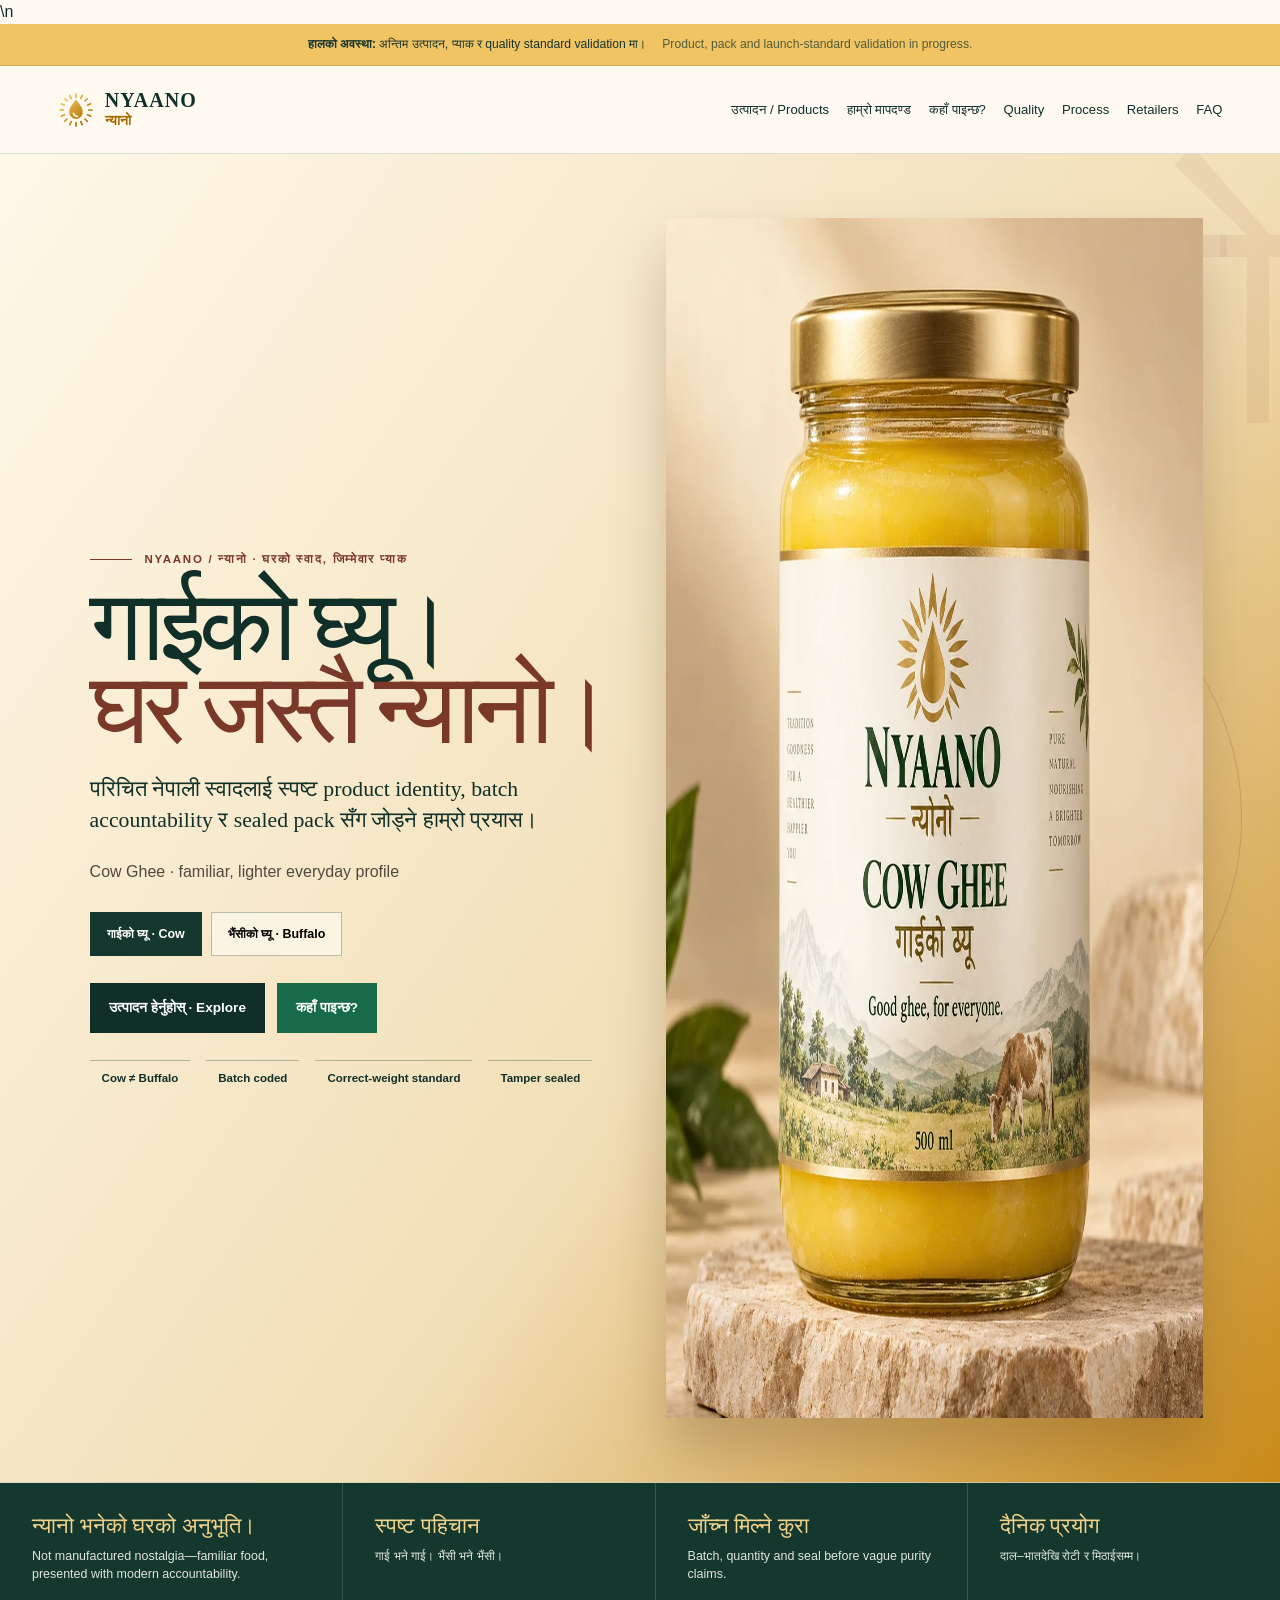
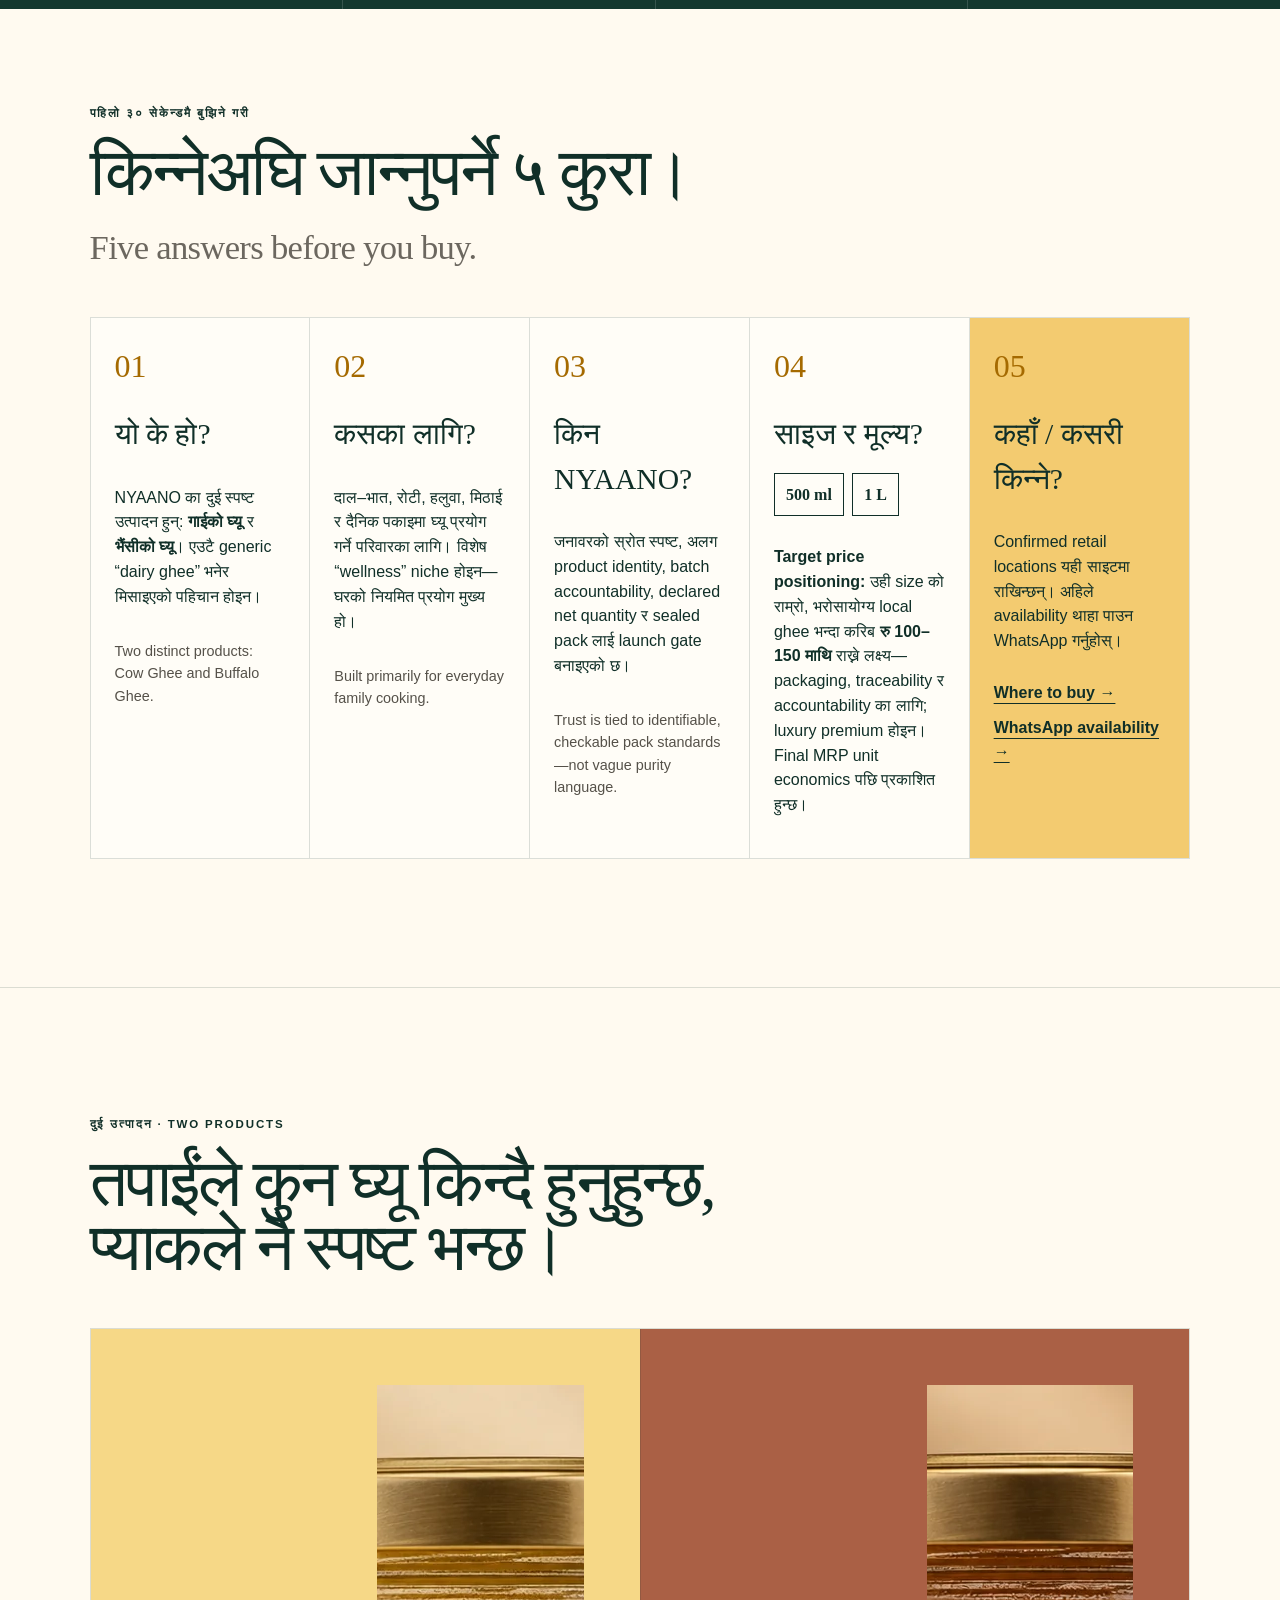
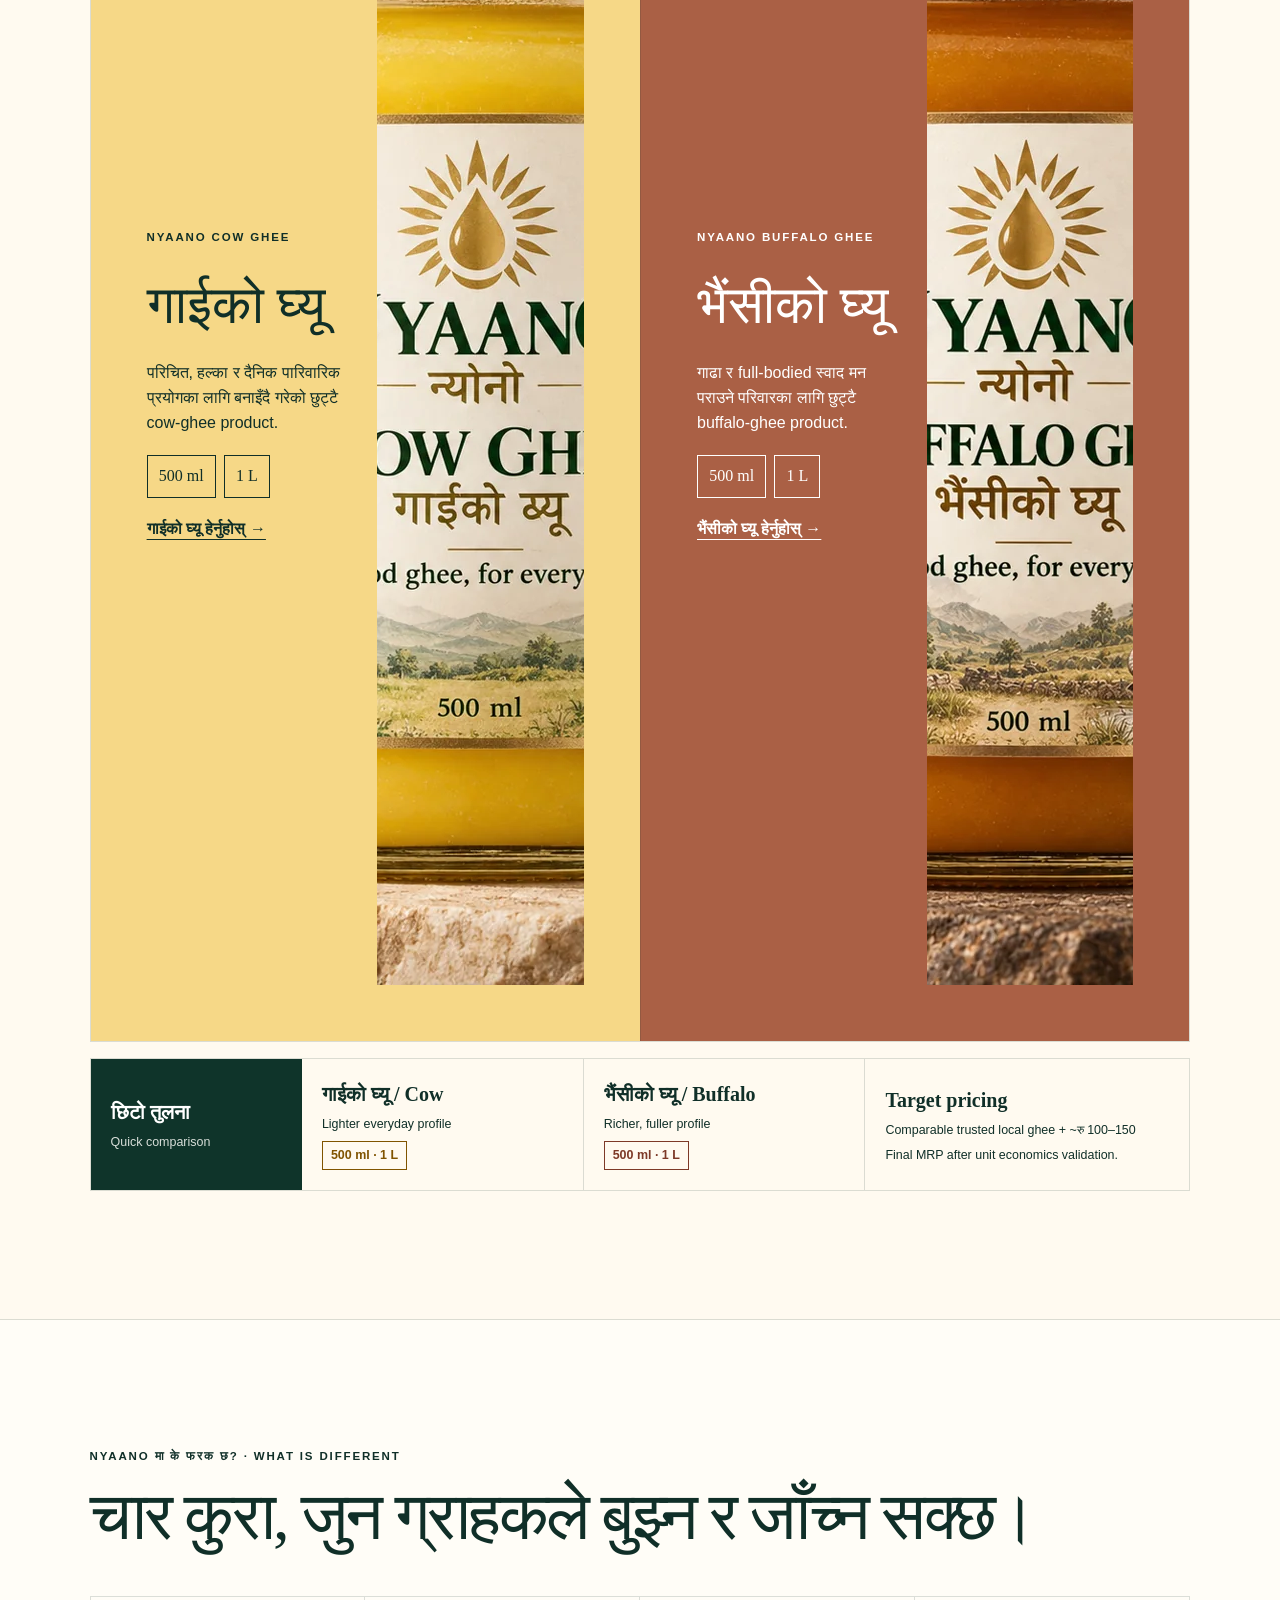
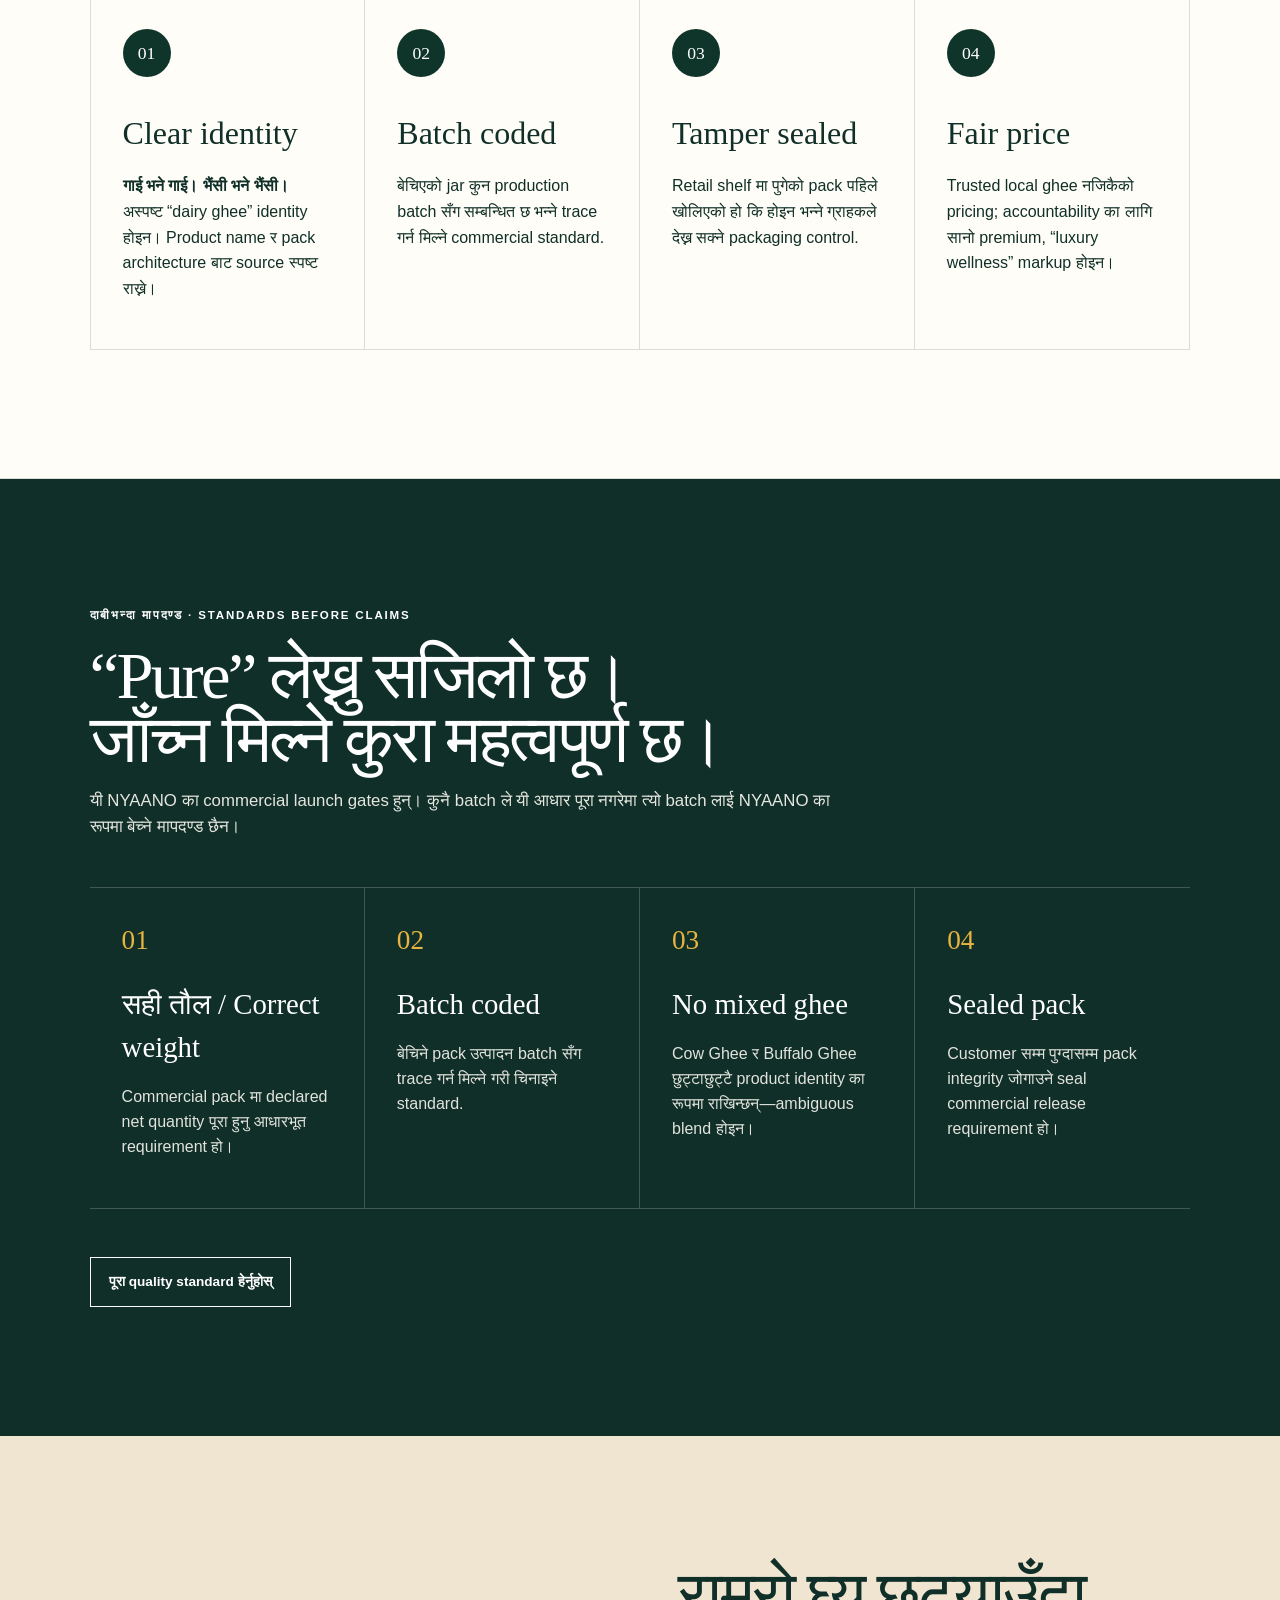
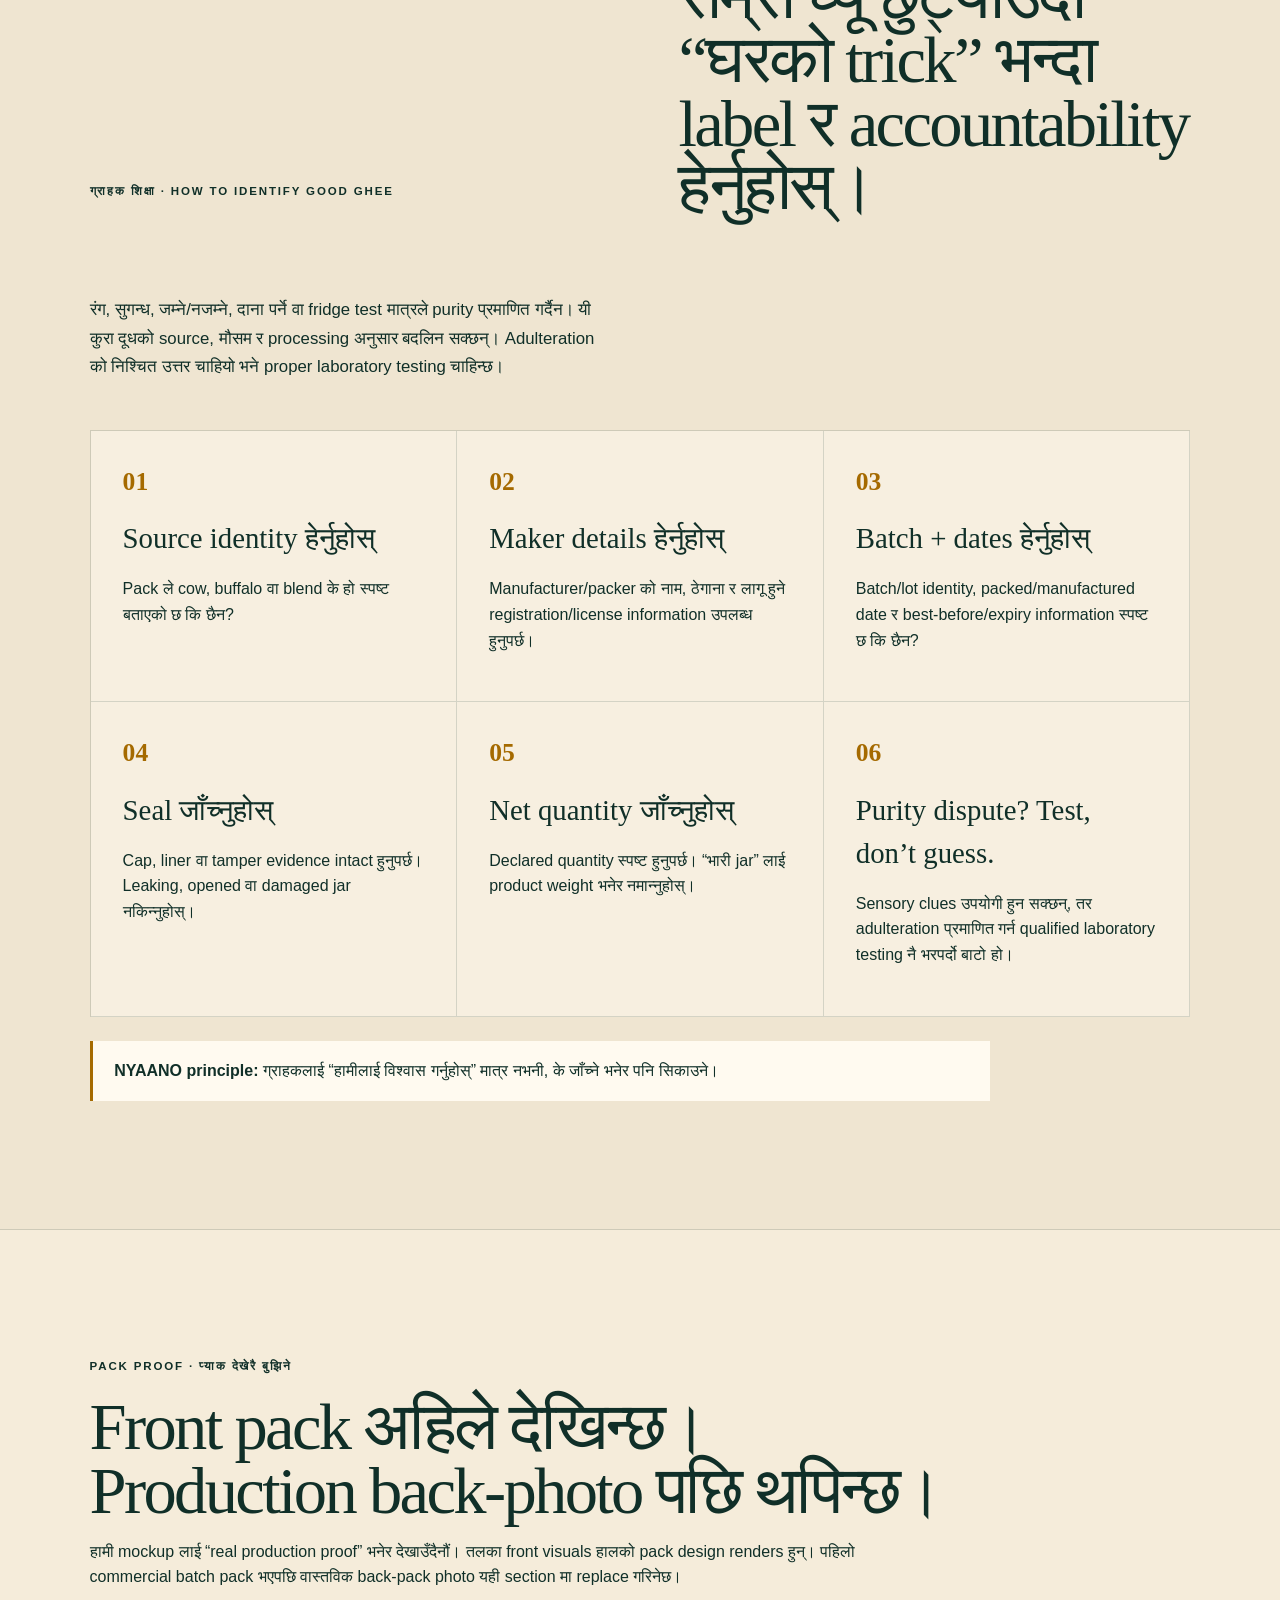
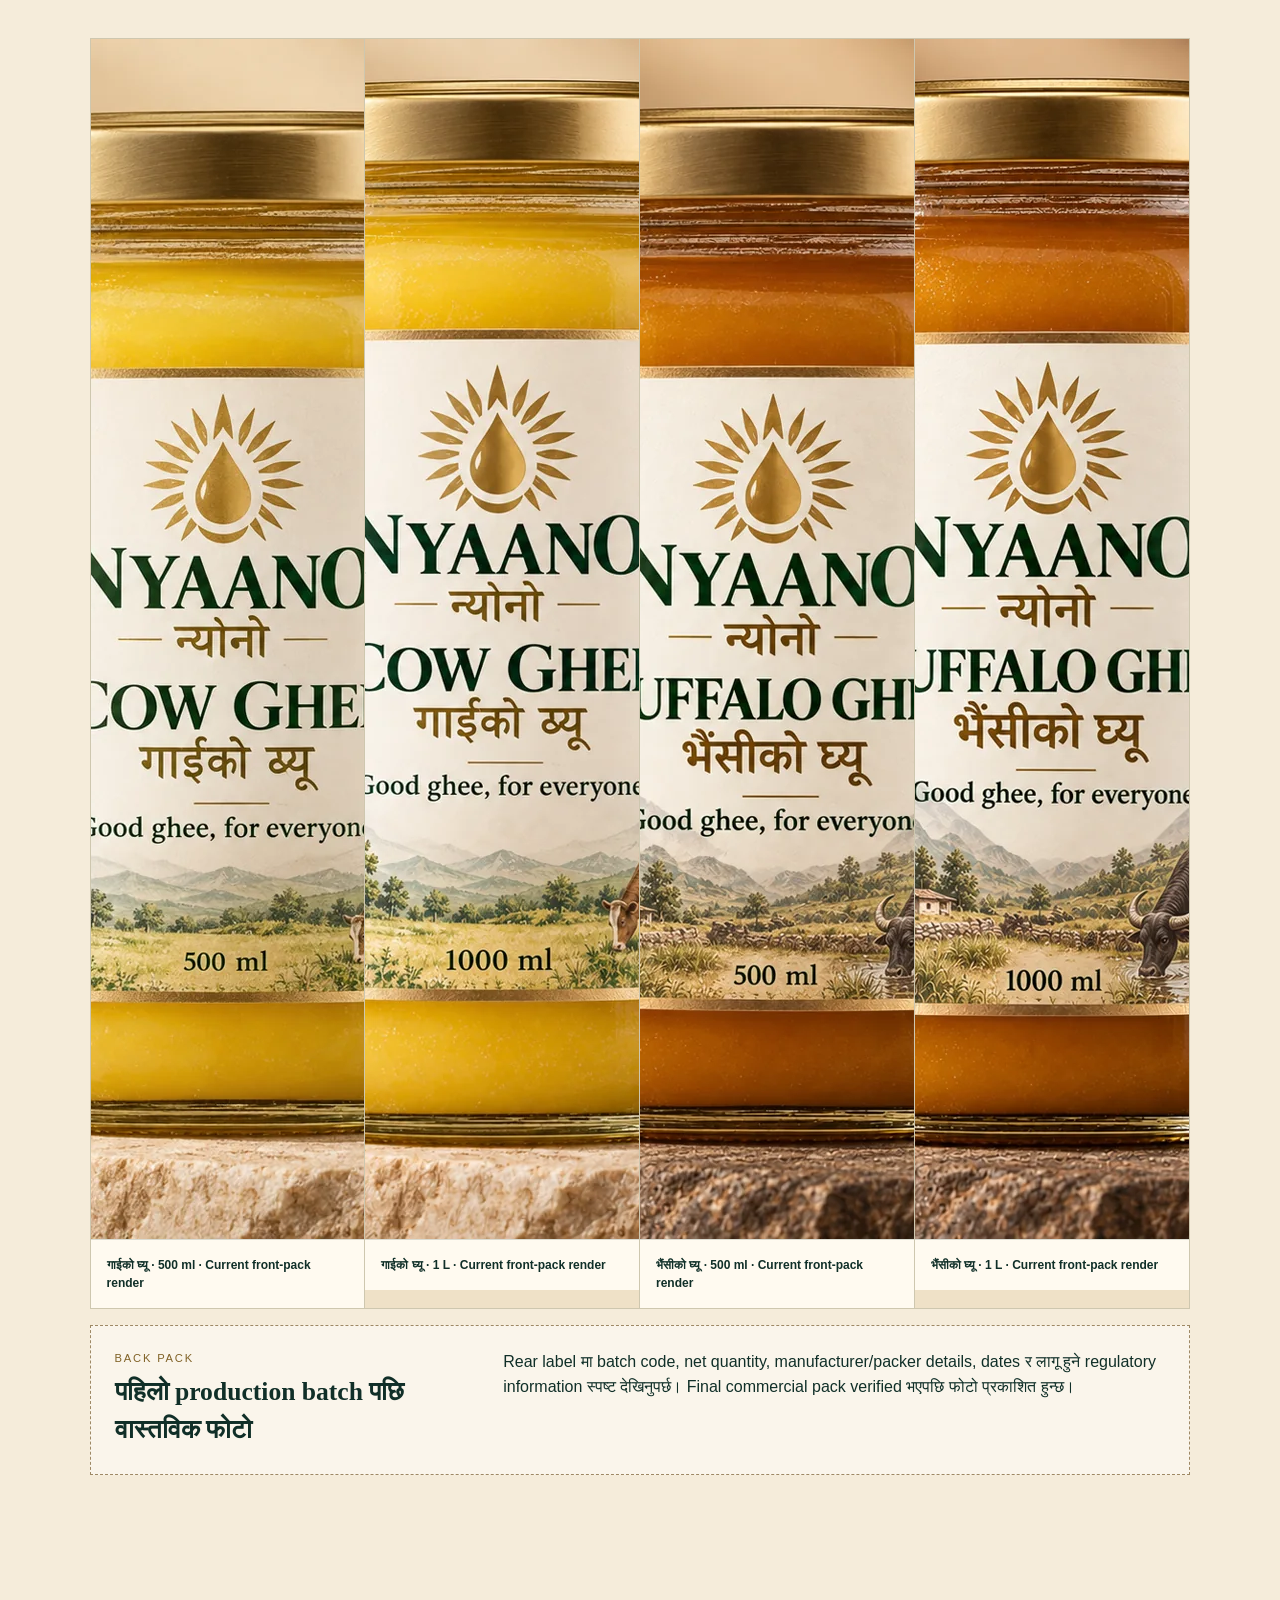
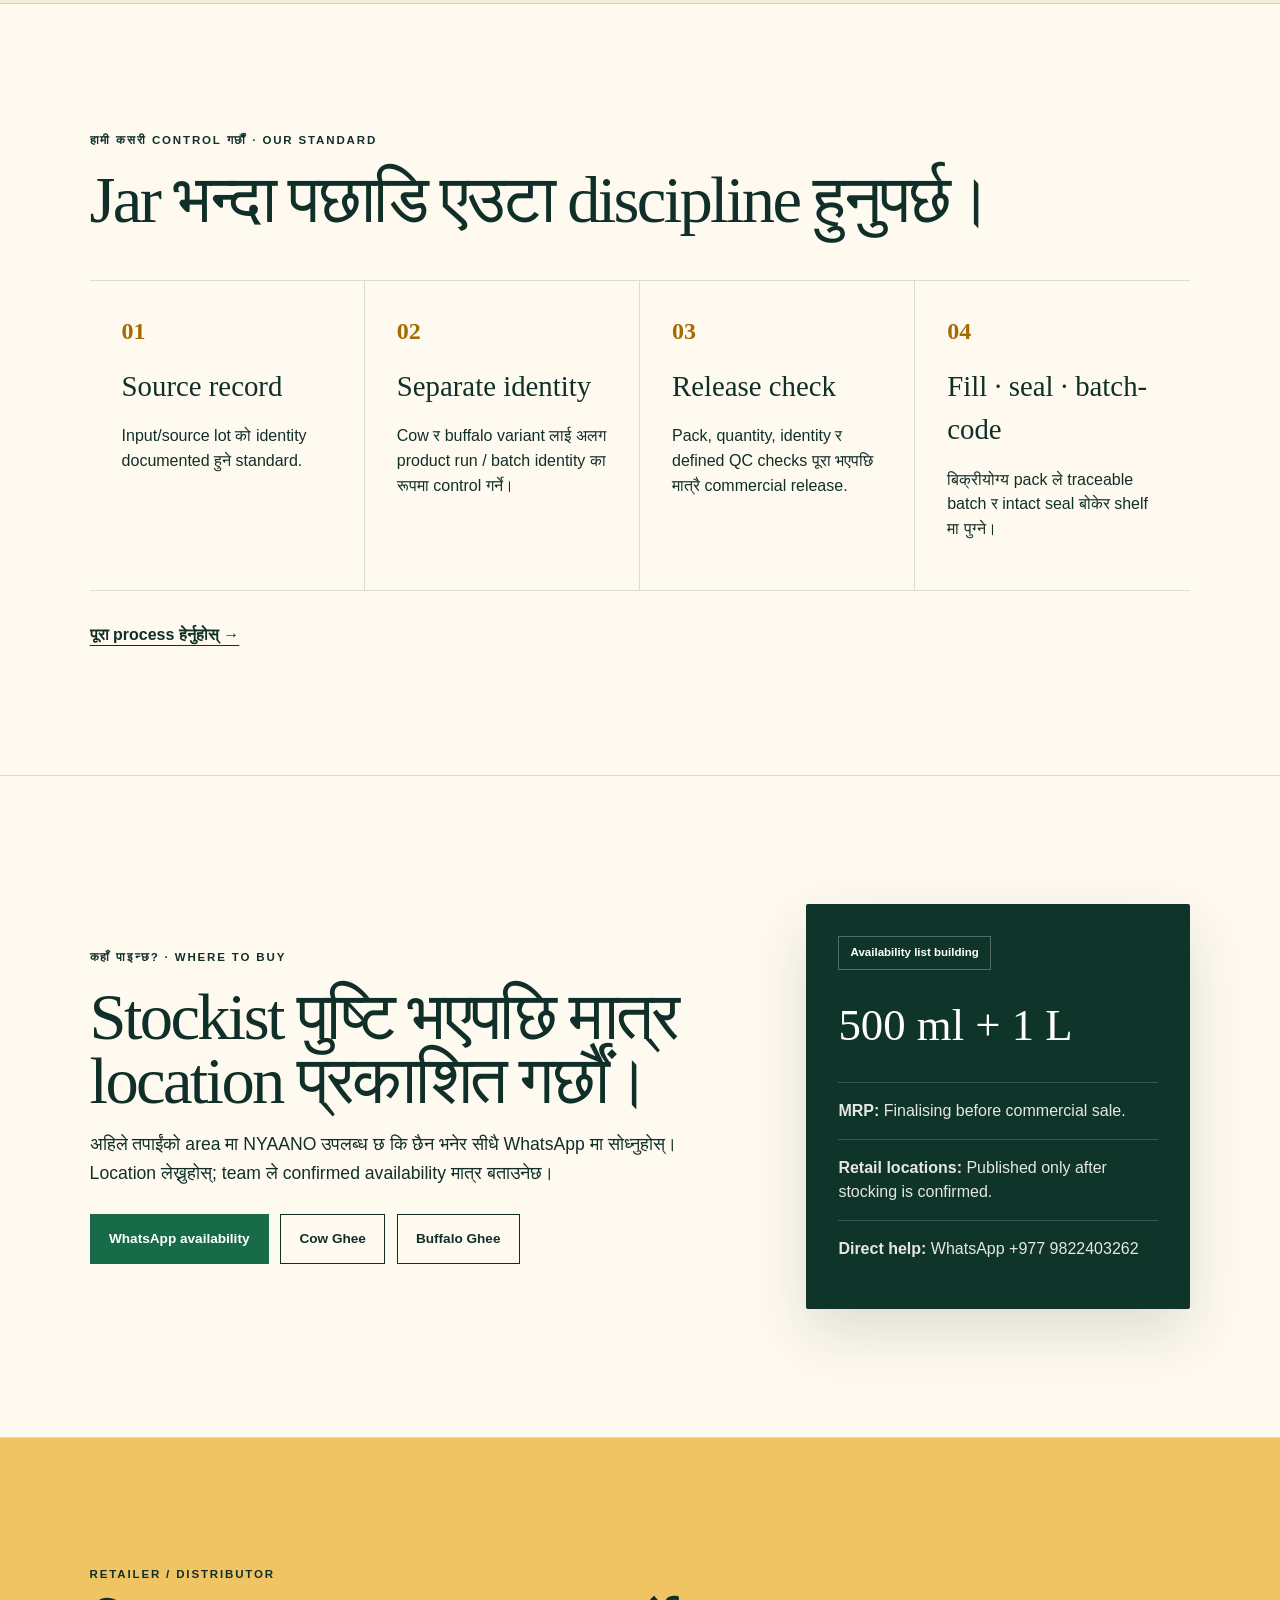
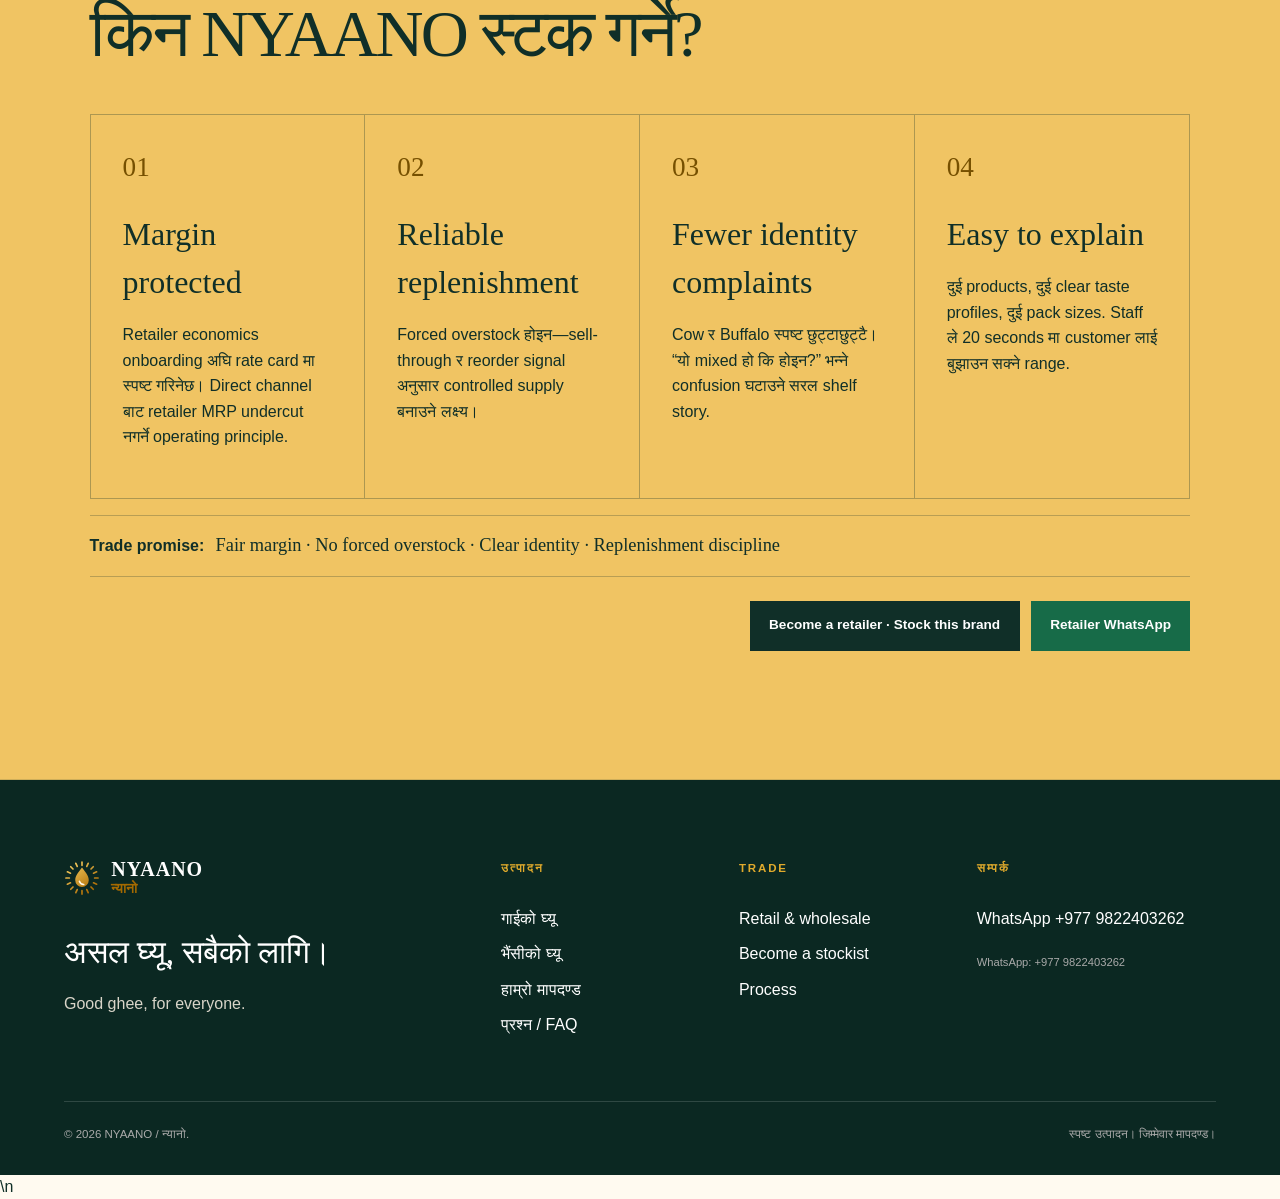
==== index.html @ 34f9c210 "Redesign NYAANO homepage as warm traditional premium brand" ====
<!doctype html>
<html lang="ne-NP">
<head>
<meta charset="utf-8">
<meta name="viewport" content="width=device-width,initial-scale=1">
<title>NYAANO न्यानो | गाईको घ्यू र भैंसीको घ्यू | Nepal</title>
<meta name="description" content="NYAANO / न्यानो — छुट्टाछुट्टै गाईको घ्यू र भैंसीको घ्यू। 500 ml र 1 L प्याक, स्पष्ट पहिचान, batch accountability, fair-price philosophy र WhatsApp availability support.">
<meta name="robots" content="index,follow,max-image-preview:large,max-snippet:-1,max-video-preview:-1">
<meta name="theme-color" content="#0f342a">
<link rel="canonical" href="https://nyaano.vercel.app/">
<link rel="icon" href="assets/favicon.svg" type="image/svg+xml">
<link rel="stylesheet" href="assets/site.css">\n<link rel="stylesheet" href="assets/premium-home.css">
<meta property="og:type" content="website"><meta property="og:site_name" content="NYAANO">
<meta property="og:title" content="NYAANO न्यानो | गाईको घ्यू र भैंसीको घ्यू"><meta property="og:description" content="छुट्टाछुट्टै गाईको घ्यू र भैंसीको घ्यू। स्पष्ट पहिचान, 500 ml र 1 L प्याक र जिम्मेवार quality standard.">
<meta property="og:image" content="https://nyaano.vercel.app/assets/home-hero-nyaano-ghee-v2.webp">
<meta property="og:locale" content="ne_NP"><meta property="og:locale:alternate" content="en_NP">
<meta name="twitter:card" content="summary_large_image">
<script type="application/ld+json">{"@context":"https://schema.org","@type":"Organization","name":"NYAANO","alternateName":"न्यानो","description":"A Nepali dairy brand developing separate cow ghee and buffalo ghee with clear product identity and accountable pack standards.","areaServed":{"@type":"Country","name":"Nepal"},"brand":{"@type":"Brand","name":"NYAANO"}}</script>
<script type="application/ld+json">{"@context":"https://schema.org","@type":"WebSite","name":"NYAANO","url":"https://nyaano.vercel.app/","inLanguage":["ne-NP","en-NP"]}</script>
</head>
<body class="has-mobile-action-bar">
<a class="skip-link" href="#main">मुख्य सामग्रीमा जानुहोस्</a>

<div class="launch-status">
  <span><strong>हालको अवस्था:</strong> अन्तिम उत्पादन, प्याक र quality standard validation मा।</span>
  <span lang="en-NP">Product, pack and launch-standard validation in progress.</span>
</div>

<header class="site-header" data-header>
  <a class="brand" href="index.html" aria-label="NYAANO home">
    <span class="brand-mark" aria-hidden="true"><img src="assets/brand-mark.svg" alt=""></span>
    <span class="brand-type"><strong>NYAANO</strong><em>न्यानो</em></span>
  </a>
  <button class="menu-toggle" type="button" aria-label="Open menu" aria-expanded="false" data-menu-toggle><span></span><span></span></button>
  <nav class="nav" data-nav aria-label="Main navigation">
    <a href="#products">उत्पादन / Products</a>
    <a href="#standard">हाम्रो मापदण्ड</a>
    <a href="#where-to-buy">कहाँ पाइन्छ?</a>
    <a href="quality.html">Quality</a>
    <a href="process.html">Process</a>
    <a href="b2b.html">Retailers</a>
    <a href="faq.html">FAQ</a>
  </nav>
</header>

<main id="main">
<section class="premium-hero" data-premium-hero>
  <div class="premium-copy reveal">
    <p class="premium-kicker">NYAANO / न्यानो · घरको स्वाद, जिम्मेवार प्याक</p>
    <h1><span data-premium-title>गाईको घ्यू।</span><em>घर जस्तै न्यानो।</em></h1>
    <p class="premium-lead">परिचित नेपाली स्वादलाई स्पष्ट product identity, batch accountability र sealed pack सँग जोड्ने हाम्रो प्रयास।</p>
    <p class="premium-sub" data-premium-en lang="en-NP">Cow Ghee · familiar, lighter everyday profile</p>
    <div class="variant-switch" aria-label="Choose ghee">
      <button type="button" data-variant="cow" aria-pressed="true">गाईको घ्यू · Cow</button>
      <button type="button" data-variant="buffalo" aria-pressed="false">भैंसीको घ्यू · Buffalo</button>
    </div>
    <div class="hero-actions">
      <a class="btn btn-dark" href="#products">उत्पादन हेर्नुहोस् · Explore</a>
      <a class="btn btn-whatsapp" data-wa-message="Namaste NYAANO, I want to know where I can buy NYAANO ghee. My location is: " href="https://wa.me/9779822403262" target="_blank" rel="noopener">कहाँ पाइन्छ?</a>
    </div>
    <div class="premium-trust"><span>Cow ≠ Buffalo</span><span>Batch coded</span><span>Correct-weight standard</span><span>Tamper sealed</span></div>
  </div>
  <div class="premium-visual reveal">
    <div class="premium-orbit" aria-hidden="true"></div>
    <img class="premium-product" data-premium-product src="assets/cow-ghee-500.webp" width="1200" height="1200" alt="NYAANO Cow Ghee 500 ml" fetchpriority="high">
  </div>
</section>
<section class="heritage-strip" aria-label="NYAANO brand principles">
  <div><strong>न्यानो भनेको घरको अनुभूति।</strong><span>Not manufactured nostalgia—familiar food, presented with modern accountability.</span></div>
  <div><strong>स्पष्ट पहिचान</strong><span>गाई भने गाई। भैंसी भने भैंसी।</span></div>
  <div><strong>जाँच्न मिल्ने कुरा</strong><span>Batch, quantity and seal before vague purity claims.</span></div>
  <div><strong>दैनिक प्रयोग</strong><span>दाल–भातदेखि रोटी र मिठाईसम्म।</span></div>
</section>

<section class="answer-section section" aria-labelledby="five-answers">
  <div class="section-kicker reveal">
    <p class="eyebrow">पहिलो ३० सेकेन्डमै बुझिने गरी</p>
    <h2 id="five-answers">किन्नेअघि जान्नुपर्ने ५ कुरा।<br><span lang="en-NP">Five answers before you buy.</span></h2>
  </div>
  <div class="answer-grid">
    <article class="answer-card reveal"><span>01</span><h3>यो के हो?</h3><p class="ne-primary">NYAANO का दुई स्पष्ट उत्पादन हुन्: <strong>गाईको घ्यू</strong> र <strong>भैंसीको घ्यू</strong>। एउटै generic “dairy ghee” भनेर मिसाइएको पहिचान होइन।</p><p lang="en-NP">Two distinct products: Cow Ghee and Buffalo Ghee.</p></article>
    <article class="answer-card reveal"><span>02</span><h3>कसका लागि?</h3><p class="ne-primary">दाल–भात, रोटी, हलुवा, मिठाई र दैनिक पकाइमा घ्यू प्रयोग गर्ने परिवारका लागि। विशेष “wellness” niche होइन—घरको नियमित प्रयोग मुख्य हो।</p><p lang="en-NP">Built primarily for everyday family cooking.</p></article>
    <article class="answer-card reveal"><span>03</span><h3>किन NYAANO?</h3><p class="ne-primary">जनावरको स्रोत स्पष्ट, अलग product identity, batch accountability, declared net quantity र sealed pack लाई launch gate बनाइएको छ।</p><p lang="en-NP">Trust is tied to identifiable, checkable pack standards—not vague purity language.</p></article>
    <article class="answer-card reveal"><span>04</span><h3>साइज र मूल्य?</h3><div class="size-row"><b>500 ml</b><b>1 L</b></div><p class="ne-primary"><strong>Target price positioning:</strong> उही size को राम्रो, भरोसायोग्य local ghee भन्दा करिब <strong>रु 100–150 माथि</strong> राख्ने लक्ष्य—packaging, traceability र accountability का लागि; luxury premium होइन। Final MRP unit economics पछि प्रकाशित हुन्छ।</p></article>
    <article class="answer-card answer-buy reveal"><span>05</span><h3>कहाँ / कसरी किन्ने?</h3><p class="ne-primary">Confirmed retail locations यही साइटमा राखिन्छन्। अहिले availability थाहा पाउन WhatsApp गर्नुहोस्।</p><a class="text-link" href="#where-to-buy">Where to buy →</a><a class="text-link" data-wa-message="Namaste NYAANO, please tell me the nearest place where I can buy NYAANO ghee. My location is: " href="https://wa.me/9779822403262" target="_blank" rel="noopener">WhatsApp availability →</a></article>
  </div>
</section>

<section class="products-section section" id="products">
  <div class="section-kicker reveal">
    <p class="eyebrow">दुई उत्पादन · Two products</p>
    <h2>तपाईंले कुन घ्यू किन्दै हुनुहुन्छ,<br>प्याकले नै स्पष्ट भन्छ।</h2>
  </div>
  <div class="product-choice-grid">
    <article class="product-choice cow reveal">
      <div>
        <p class="eyebrow">NYAANO Cow Ghee</p>
        <h3>गाईको घ्यू</h3>
        <p>परिचित, हल्का र दैनिक पारिवारिक प्रयोगका लागि बनाइँदै गरेको छुट्टै cow-ghee product.</p>
        <div class="pack-sizes"><span>500 ml</span><span>1 L</span></div>
        <a href="cow-ghee.html">गाईको घ्यू हेर्नुहोस् →</a>
      </div>
      <img src="assets/cow-ghee-500.webp" width="1200" height="1200" alt="NYAANO Cow Ghee 500 ml front pack render" loading="lazy">
    </article>
    <article class="product-choice buffalo reveal">
      <div>
        <p class="eyebrow">NYAANO Buffalo Ghee</p>
        <h3>भैंसीको घ्यू</h3>
        <p>गाढा र full-bodied स्वाद मन पराउने परिवारका लागि छुट्टै buffalo-ghee product.</p>
        <div class="pack-sizes"><span>500 ml</span><span>1 L</span></div>
        <a href="buffalo-ghee.html">भैंसीको घ्यू हेर्नुहोस् →</a>
      </div>
      <img src="assets/buffalo-ghee-500.webp" width="1200" height="1200" alt="NYAANO Buffalo Ghee 500 ml front pack render" loading="lazy">
    </article>
  </div>
  <div class="product-compare reveal" aria-label="Cow ghee and buffalo ghee comparison">
    <div class="compare-label"><strong>छिटो तुलना</strong><span>Quick comparison</span></div>
    <div><strong>गाईको घ्यू / Cow</strong><span>Lighter everyday profile</span><span class="compare-chip cow-chip">500 ml · 1 L</span></div>
    <div><strong>भैंसीको घ्यू / Buffalo</strong><span>Richer, fuller profile</span><span class="compare-chip buffalo-chip">500 ml · 1 L</span></div>
    <div><strong>Target pricing</strong><span>Comparable trusted local ghee + ~रु 100–150</span><small>Final MRP after unit economics validation.</small></div>
  </div>
</section>

<section class="difference-section section" id="different">
  <div class="section-kicker reveal">
    <p class="eyebrow">NYAANO मा के फरक छ? · What is different</p>
    <h2>चार कुरा, जुन ग्राहकले बुझ्न र जाँच्न सक्छ।</h2>
  </div>
  <div class="difference-grid">
    <article class="difference-card reveal"><span class="difference-icon" aria-hidden="true">01</span><h3>Clear identity</h3><p><strong>गाई भने गाई। भैंसी भने भैंसी।</strong> अस्पष्ट “dairy ghee” identity होइन। Product name र pack architecture बाट source स्पष्ट राख्ने।</p></article>
    <article class="difference-card reveal"><span class="difference-icon" aria-hidden="true">02</span><h3>Batch coded</h3><p>बेचिएको jar कुन production batch सँग सम्बन्धित छ भन्ने trace गर्न मिल्ने commercial standard.</p></article>
    <article class="difference-card reveal"><span class="difference-icon" aria-hidden="true">03</span><h3>Tamper sealed</h3><p>Retail shelf मा पुगेको pack पहिले खोलिएको हो कि होइन भन्ने ग्राहकले देख्न सक्ने packaging control.</p></article>
    <article class="difference-card reveal"><span class="difference-icon" aria-hidden="true">04</span><h3>Fair price</h3><p>Trusted local ghee नजिकैको pricing; accountability का लागि सानो premium, “luxury wellness” markup होइन।</p></article>
  </div>
</section>

<section class="proof-section section dark" id="standard">
  <div class="section-kicker reveal">
    <p class="eyebrow">दाबीभन्दा मापदण्ड · Standards before claims</p>
    <h2>“Pure” लेख्नु सजिलो छ।<br>जाँच्न मिल्ने कुरा महत्वपूर्ण छ।</h2>
    <p class="proof-intro">यी NYAANO का commercial launch gates हुन्। कुनै batch ले यी आधार पूरा नगरेमा त्यो batch लाई NYAANO का रूपमा बेच्ने मापदण्ड छैन।</p>
  </div>
  <div class="trust-grid">
    <article class="reveal"><span>01</span><h3>सही तौल / Correct weight</h3><p>Commercial pack मा declared net quantity पूरा हुनु आधारभूत requirement हो।</p></article>
    <article class="reveal"><span>02</span><h3>Batch coded</h3><p>बेचिने pack उत्पादन batch सँग trace गर्न मिल्ने गरी चिनाइने standard.</p></article>
    <article class="reveal"><span>03</span><h3>No mixed ghee</h3><p>Cow Ghee र Buffalo Ghee छुट्टाछुट्टै product identity का रूपमा राखिन्छन्—ambiguous blend होइन।</p></article>
    <article class="reveal"><span>04</span><h3>Sealed pack</h3><p>Customer सम्म पुग्दासम्म pack integrity जोगाउने seal commercial release requirement हो।</p></article>
  </div>
  <a class="btn btn-light reveal" href="quality.html">पूरा quality standard हेर्नुहोस्</a>
</section>

<section class="ghee-guide section" id="good-ghee-guide">
  <div class="guide-intro reveal">
    <p class="eyebrow">ग्राहक शिक्षा · How to identify good ghee</p>
    <h2>राम्रो घ्यू छुट्याउँदा “घरको trick” भन्दा label र accountability हेर्नुहोस्।</h2>
    <p>रंग, सुगन्ध, जम्ने/नजम्ने, दाना पर्ने वा fridge test मात्रले purity प्रमाणित गर्दैन। यी कुरा दूधको source, मौसम र processing अनुसार बदलिन सक्छन्। Adulteration को निश्चित उत्तर चाहियो भने proper laboratory testing चाहिन्छ।</p>
  </div>
  <div class="ghee-checklist">
    <article class="reveal"><b>01</b><h3>Source identity हेर्नुहोस्</h3><p>Pack ले cow, buffalo वा blend के हो स्पष्ट बताएको छ कि छैन?</p></article>
    <article class="reveal"><b>02</b><h3>Maker details हेर्नुहोस्</h3><p>Manufacturer/packer को नाम, ठेगाना र लागू हुने registration/license information उपलब्ध हुनुपर्छ।</p></article>
    <article class="reveal"><b>03</b><h3>Batch + dates हेर्नुहोस्</h3><p>Batch/lot identity, packed/manufactured date र best-before/expiry information स्पष्ट छ कि छैन?</p></article>
    <article class="reveal"><b>04</b><h3>Seal जाँच्नुहोस्</h3><p>Cap, liner वा tamper evidence intact हुनुपर्छ। Leaking, opened वा damaged jar नकिन्नुहोस्।</p></article>
    <article class="reveal"><b>05</b><h3>Net quantity जाँच्नुहोस्</h3><p>Declared quantity स्पष्ट हुनुपर्छ। “भारी jar” लाई product weight भनेर नमान्नुहोस्।</p></article>
    <article class="reveal"><b>06</b><h3>Purity dispute? Test, don’t guess.</h3><p>Sensory clues उपयोगी हुन सक्छन्, तर adulteration प्रमाणित गर्न qualified laboratory testing नै भरपर्दो बाटो हो।</p></article>
  </div>
  <p class="guide-note reveal"><strong>NYAANO principle:</strong> ग्राहकलाई “हामीलाई विश्वास गर्नुहोस्” मात्र नभनी, के जाँच्ने भनेर पनि सिकाउने।</p>
</section>

<section class="pack-proof section">
  <div class="section-kicker reveal">
    <p class="eyebrow">Pack proof · प्याक देखेरै बुझिने</p>
    <h2>Front pack अहिले देखिन्छ।<br>Production back-photo पछि थपिन्छ।</h2>
    <p class="pack-proof-note">हामी mockup लाई “real production proof” भनेर देखाउँदैनौं। तलका front visuals हालको pack design renders हुन्। पहिलो commercial batch pack भएपछि वास्तविक back-pack photo यही section मा replace गरिनेछ।</p>
  </div>
  <div class="pack-grid">
    <figure class="reveal"><img src="assets/cow-ghee-500.webp" width="1200" height="1200" alt="NYAANO Cow Ghee 500 ml current front pack render" loading="lazy"><figcaption>गाईको घ्यू · 500 ml · Current front-pack render</figcaption></figure>
    <figure class="reveal"><img src="assets/cow-ghee-1000.webp" width="1200" height="1200" alt="NYAANO Cow Ghee 1 litre current front pack render" loading="lazy"><figcaption>गाईको घ्यू · 1 L · Current front-pack render</figcaption></figure>
    <figure class="reveal"><img src="assets/buffalo-ghee-500.webp" width="1200" height="1200" alt="NYAANO Buffalo Ghee 500 ml current front pack render" loading="lazy"><figcaption>भैंसीको घ्यू · 500 ml · Current front-pack render</figcaption></figure>
    <figure class="reveal"><img src="assets/buffalo-ghee-1000.webp" width="1200" height="1200" alt="NYAANO Buffalo Ghee 1 litre current front pack render" loading="lazy"><figcaption>भैंसीको घ्यू · 1 L · Current front-pack render</figcaption></figure>
  </div>
  <div class="back-pack-status reveal">
    <div><span>BACK PACK</span><strong>पहिलो production batch पछि वास्तविक फोटो</strong></div>
    <p>Rear label मा batch code, net quantity, manufacturer/packer details, dates र लागू हुने regulatory information स्पष्ट देखिनुपर्छ। Final commercial pack verified भएपछि फोटो प्रकाशित हुन्छ।</p>
  </div>
</section>

<section class="our-standard section">
  <div class="section-kicker reveal">
    <p class="eyebrow">हामी कसरी control गर्छौं · Our standard</p>
    <h2>Jar भन्दा पछाडि एउटा discipline हुनुपर्छ।</h2>
  </div>
  <div class="standard-steps">
    <article class="reveal"><b>01</b><h3>Source record</h3><p>Input/source lot को identity documented हुने standard.</p></article>
    <article class="reveal"><b>02</b><h3>Separate identity</h3><p>Cow र buffalo variant लाई अलग product run / batch identity का रूपमा control गर्ने।</p></article>
    <article class="reveal"><b>03</b><h3>Release check</h3><p>Pack, quantity, identity र defined QC checks पूरा भएपछि मात्रै commercial release.</p></article>
    <article class="reveal"><b>04</b><h3>Fill · seal · batch-code</h3><p>बिक्रीयोग्य pack ले traceable batch र intact seal बोकेर shelf मा पुग्ने।</p></article>
  </div>
  <a class="text-link reveal" href="process.html">पूरा process हेर्नुहोस् →</a>
</section>

<section class="availability section" id="where-to-buy">
  <div class="availability-copy reveal">
    <p class="eyebrow">कहाँ पाइन्छ? · Where to buy</p>
    <h2>Stockist पुष्टि भएपछि मात्र location प्रकाशित गर्छौं।</h2>
    <p class="ne-primary">अहिले तपाईंको area मा NYAANO उपलब्ध छ कि छैन भनेर सीधै WhatsApp मा सोध्नुहोस्। Location लेख्नुहोस्; team ले confirmed availability मात्र बताउनेछ।</p>
    <div class="hero-actions">
      <a class="btn btn-whatsapp" data-wa-message="Namaste NYAANO, I want to buy NYAANO ghee. Please tell me the nearest confirmed stockist. My location is: " href="https://wa.me/9779822403262" target="_blank" rel="noopener">WhatsApp availability</a>
      <a class="btn btn-line" href="cow-ghee.html">Cow Ghee</a>
      <a class="btn btn-line" href="buffalo-ghee.html">Buffalo Ghee</a>
    </div>
  </div>
  <aside class="availability-card reveal">
    <span class="status-pill">Availability list building</span>
    <h3>500 ml + 1 L</h3>
    <p><strong>MRP:</strong> Finalising before commercial sale.</p>
    <p><strong>Retail locations:</strong> Published only after stocking is confirmed.</p>
    <p><strong>Direct help:</strong> WhatsApp +977 9822403262</p>
  </aside>
</section>

<section class="why-stock section" id="why-stock">
  <div class="section-kicker reveal">
    <p class="eyebrow">Retailer / Distributor</p>
    <h2>किन NYAANO स्टक गर्ने?</h2>
  </div>
  <div class="retailer-value-grid">
    <article class="reveal"><span>01</span><h3>Margin protected</h3><p>Retailer economics onboarding अघि rate card मा स्पष्ट गरिनेछ। Direct channel बाट retailer MRP undercut नगर्ने operating principle.</p></article>
    <article class="reveal"><span>02</span><h3>Reliable replenishment</h3><p>Forced overstock होइन—sell-through र reorder signal अनुसार controlled supply बनाउने लक्ष्य।</p></article>
    <article class="reveal"><span>03</span><h3>Fewer identity complaints</h3><p>Cow र Buffalo स्पष्ट छुट्टाछुट्टै। “यो mixed हो कि होइन?” भन्ने confusion घटाउने सरल shelf story.</p></article>
    <article class="reveal"><span>04</span><h3>Easy to explain</h3><p>दुई products, दुई clear taste profiles, दुई pack sizes. Staff ले 20 seconds मा customer लाई बुझाउन सक्ने range.</p></article>
  </div>
  <div class="retailer-promise reveal">
    <strong>Trade promise:</strong>
    <span>Fair margin · No forced overstock · Clear identity · Replenishment discipline</span>
  </div>
  <div class="trade-actions reveal">
    <a class="btn btn-dark" href="b2b.html#partner">Become a retailer · Stock this brand</a>
    <a class="btn btn-whatsapp" data-wa-message="Namaste NYAANO, I want to stock NYAANO at my business. Business name: ____ | Business type: ____ | Location: ____ | My name: ____" href="https://wa.me/9779822403262" target="_blank" rel="noopener">Retailer WhatsApp</a>
  </div>
</section>
</main>

<nav class="mobile-action-bar" aria-label="Quick actions">
  <a data-wa-message="Namaste NYAANO, I want to know where I can buy NYAANO ghee. My location is: " href="https://wa.me/9779822403262" target="_blank" rel="noopener">किन्ने / WhatsApp</a>
  <a href="b2b.html#partner">स्टक राख्ने / Retailer</a>
</nav>

<footer class="footer" id="contact">
  <div class="footer-main">
    <div>
      <a class="brand footer-brand" href="index.html">
        <span class="brand-mark" aria-hidden="true"><img src="assets/brand-mark.svg" alt=""></span>
        <span class="brand-type"><strong>NYAANO</strong><em>न्यानो</em></span>
      </a>
      <p class="footer-line">असल घ्यू, सबैको लागि।</p>
      <p class="footer-sub">Good ghee, for everyone.</p>
    </div>
    <div><p class="eyebrow">उत्पादन</p><a href="cow-ghee.html">गाईको घ्यू</a><a href="buffalo-ghee.html">भैंसीको घ्यू</a><a href="quality.html">हाम्रो मापदण्ड</a><a href="faq.html">प्रश्न / FAQ</a></div>
    <div><p class="eyebrow">Trade</p><a href="b2b.html">Retail & wholesale</a><a href="b2b.html#partner">Become a stockist</a><a href="process.html">Process</a></div>
    <div><p class="eyebrow">सम्पर्क</p><a data-wa-message="Namaste NYAANO, I have a question about NYAANO ghee." href="https://wa.me/9779822403262" target="_blank" rel="noopener">WhatsApp +977 9822403262</a><p class="micro">Availability, product and trade enquiries.</p></div>
  </div>
  <div class="footer-bottom"><span>© 2026 NYAANO / न्यानो.</span><span>स्पष्ट उत्पादन। जिम्मेवार मापदण्ड।</span></div>
</footer>
<script src="assets/site.js" defer></script>
<script src="assets/premium-home.js" defer></script>\n</body>
</html>
---- assets/site.css ----
:root{--ink:#102f28;--gold:#d49a17;--warm:#fbf6ea;--paper:#fffaf0;--clay:#9f492f;--muted:#756e63;--line:rgba(16,47,40,.15);--serif:"Iowan Old Style","Palatino Linotype",Palatino,Georgia,serif;--sans:Inter,ui-sans-serif,-apple-system,BlinkMacSystemFont,"Segoe UI",sans-serif}
*{box-sizing:border-box}html{scroll-behavior:smooth}body{margin:0;background:var(--paper);color:var(--ink);font-family:var(--sans);line-height:1.5;-webkit-font-smoothing:antialiased}img{max-width:100%;display:block}a{color:inherit;text-decoration:none}button,input,textarea,select{font:inherit}.skip-link{position:fixed;left:1rem;top:-5rem;background:#fff;padding:.75rem 1rem;z-index:1000}.skip-link:focus{top:1rem}.prelaunch{display:flex;justify-content:center;gap:1rem;padding:.55rem 1rem;background:var(--ink);color:#fff;font-size:.75rem;letter-spacing:.03em}.prelaunch a{color:#f6d989;text-decoration:underline;text-underline-offset:3px}.site-header{height:88px;display:flex;align-items:center;justify-content:space-between;padding:0 4.5vw;border-bottom:1px solid var(--line);background:rgba(255,250,240,.92);backdrop-filter:blur(12px);position:sticky;top:0;z-index:100}.brand{display:flex;align-items:center;gap:.7rem}.brand-mark{width:30px;height:36px;position:relative;display:inline-block}.brand-mark:before{content:"";position:absolute;left:8px;top:1px;width:13px;height:19px;background:linear-gradient(145deg,#edbd44,#b47700);border-radius:70% 30% 65% 35% / 70% 45% 55% 30%;transform:rotate(45deg)}.brand-mark:after{content:"";position:absolute;left:3px;bottom:2px;width:25px;height:12px;border-bottom:4px solid var(--gold);border-radius:0 0 50% 50%}.brand-type{display:grid;line-height:.85}.brand-type strong{font-family:var(--serif);font-size:1.25rem;letter-spacing:.05em}.brand-type em{font-style:normal;color:#a56a00;font-weight:700;font-size:.85rem;margin-top:.35rem}.nav{display:flex;gap:1.7rem;align-items:center;font-size:.85rem}.nav a{position:relative}.nav a:after{content:"";position:absolute;left:0;bottom:-7px;width:100%;height:1px;background:var(--ink);transform:scaleX(0);transform-origin:right;transition:.25s}.nav a:hover:after{transform:scaleX(1);transform-origin:left}.menu-toggle{display:none;border:0;background:none;width:42px;height:42px}.menu-toggle span{display:block;height:1px;background:var(--ink);margin:7px}
.hero{min-height:760px;display:grid;grid-template-columns:.9fr 1.1fr;border-bottom:1px solid var(--line)}.hero-copy{padding:9vw 5vw 7vw 7vw;align-self:center}.eyebrow{text-transform:uppercase;letter-spacing:.16em;font-size:.72rem;font-weight:700;margin:0 0 1.2rem}.hero h1,.page-hero h1,.product-hero h1{font-family:var(--serif);font-weight:400;font-size:clamp(4rem,8.5vw,8.8rem);line-height:.83;letter-spacing:-.05em;margin:.1em 0 .22em}.hero h1 i,.page-hero h1 i,.product-hero h1 i{font-weight:400;color:#a56a00}.hero-nepali{font-family:var(--serif);font-weight:700;font-size:1.6rem;color:#a56a00;margin:.2rem 0 1rem}.lead{font-family:var(--serif);font-size:clamp(1.25rem,2vw,1.75rem);line-height:1.35;max-width:720px}.hero-media{margin:0;min-height:100%;overflow:hidden}.hero-media img{width:100%;height:100%;object-fit:cover;object-position:center}.actions{display:flex;gap:.75rem;margin-top:2rem;flex-wrap:wrap}.btn{display:inline-flex;align-items:center;justify-content:center;min-height:50px;padding:.8rem 1.15rem;border:1px solid var(--ink);font-weight:700;font-size:.85rem;transition:.2s}.btn:hover{transform:translateY(-2px)}.btn-dark{background:var(--ink);color:white}.btn-line{background:transparent}.btn-light{border-color:#fff;color:#fff}.btn-gold{background:var(--gold);border-color:var(--gold);color:#172c25}.proof-strip{display:grid;grid-template-columns:repeat(5,1fr);border-bottom:1px solid var(--line)}.proof-strip>div{padding:1.5rem;border-right:1px solid var(--line);display:flex;gap:1rem;align-items:center}.proof-strip>div:last-child{border-right:0}.proof-strip strong{font-family:var(--serif);color:#a56a00;font-size:1.2rem}.proof-strip span{font-size:.86rem;font-weight:700}.section{padding:8rem 7vw;border-bottom:1px solid var(--line)}.statement{display:grid;grid-template-columns:1fr 1fr;gap:5vw}.statement h2,.range h2,.standard h2,.price h2,.together h2,.editorial h2,.faq-preview h2,.cta h2,.product-facts h2,.claim-policy h2,.trade-model h2,.form-section h2,.story-columns h2,.together-story h2{font-family:var(--serif);font-size:clamp(2.6rem,5.5vw,5.8rem);font-weight:400;line-height:.95;letter-spacing:-.04em;margin:0}.statement-copy{font-family:var(--serif);font-size:1.55rem;line-height:1.5;align-self:end;max-width:680px}.range{padding-left:0;padding-right:0}.range-head{padding:0 7vw 4rem}.product-split{display:grid;grid-template-columns:1fr 1fr;min-height:540px}.product-panel{padding:5vw;display:flex;align-items:flex-end;position:relative;overflow:hidden}.product-panel:before{content:"";position:absolute;inset:0;background:linear-gradient(0deg,rgba(16,47,40,.08),transparent 55%)}.product-panel.cow{background:#f3c96d}.product-panel.buffalo{background:#a55337;color:#fff}.product-copy{max-width:520px;position:relative;z-index:1}.product-no{display:block;font-family:var(--serif);font-size:4rem;opacity:.35}.product-panel h3{font-family:var(--serif);font-size:3rem;font-weight:400;line-height:1;margin:.5rem 0 1.2rem}.product-panel a{text-decoration:underline;text-underline-offset:5px;font-weight:700}.full-bleed{margin:0}.full-bleed img{width:100%}.dark{background:var(--ink);color:#fff}.standard{display:grid;grid-template-columns:.9fr 1.1fr;gap:7vw}.standard-intro{position:sticky;top:130px;align-self:start}.standard-intro p{max-width:570px}.standard-list>div{padding:2rem 0;border-top:1px solid rgba(255,255,255,.22);display:grid;grid-template-columns:70px 1fr}.standard-list span{font-family:var(--serif);font-size:1.5rem;color:#e6b43f}.standard-list h3{margin:0;font-family:var(--serif);font-size:2rem;font-weight:400}.standard-list p{grid-column:2;max-width:520px;color:#e8e7df}.price{display:grid;grid-template-columns:1fr 1fr;gap:5vw}.price-copy{align-self:end;font-size:1.1rem}.price blockquote{font-family:var(--serif);font-size:2rem;border-left:2px solid var(--gold);padding-left:1.4rem;margin:2rem 0 0}.together-grid{display:grid;grid-template-columns:1fr 1fr;gap:6vw;align-items:end}.together-copy p{max-width:650px}.together-copy a,.text-link{font-weight:700;text-decoration:underline;text-underline-offset:5px}.chain{display:grid;grid-template-columns:1fr auto 1fr auto 1fr auto 1fr;align-items:center;font-family:var(--serif);font-size:1.25rem;border-top:1px solid var(--line);border-bottom:1px solid var(--line);padding:1.5rem 0}.chain b{color:var(--gold)}.editorial{display:grid;grid-template-columns:1.25fr .75fr;gap:5vw;align-items:center}.editorial figure{margin:0}.editorial img{width:100%}.faq-preview{display:grid;grid-template-columns:.85fr 1.15fr;gap:7vw}.faq-list details,.faq-page details{border-top:1px solid var(--line);padding:1.4rem 0}.faq-list summary,.faq-page summary{cursor:pointer;font-family:var(--serif);font-size:1.4rem}.faq-list p,.faq-page p{max-width:750px;color:#4d4b45}.cta{text-align:center;background:#f0c463}.cta h2{max-width:900px;margin:0 auto}.cta p{max-width:650px;margin:1.2rem auto 2rem}
.page-hero{padding:10rem 7vw 7rem;border-bottom:1px solid var(--line)}.page-hero .lead{max-width:900px}.product-hero{display:grid;grid-template-columns:.9fr 1.1fr;min-height:690px;border-bottom:1px solid var(--line)}.product-hero-copy{padding:9vw 5vw 6vw 7vw;align-self:center}.product-hero-art{margin:0;overflow:hidden}.product-hero-art img{width:100%;height:100%;object-fit:cover}.cow-page{background:linear-gradient(110deg,#fff8e8,#efc666)}.buffalo-page{background:linear-gradient(110deg,#fff6ef,#b96e51)}.product-facts{display:grid;grid-template-columns:1fr 1fr;gap:6vw}.answer-block{font-family:var(--serif);font-size:1.5rem;line-height:1.5}.use-grid,.trade-principles{display:grid;grid-template-columns:repeat(3,1fr);padding-top:0}.use-grid article,.trade-principles>div{padding:3rem;border-left:1px solid var(--line)}.use-grid article:first-child,.trade-principles>div:first-child{border-left:0}.use-grid span,.trade-principles span{font-family:var(--serif);font-size:2rem;color:#a56a00}.use-grid h3,.trade-principles h3{font-family:var(--serif);font-size:2rem;font-weight:400;margin:2rem 0 .8rem}.dark-image{margin:0}.dark-image img{width:100%}.claim-policy{grid-template-columns:1fr 1fr}.quality-framework{padding-top:2rem}.quality-step{display:grid;grid-template-columns:100px 1fr;border-top:1px solid var(--line);padding:2.5rem 0}.quality-step>span{font-family:var(--serif);font-size:2.2rem;color:#a56a00}.quality-step h2{font-family:var(--serif);font-size:3rem;font-weight:400;margin:0}.quality-step p{max-width:800px}.story-columns{display:grid;grid-template-columns:1fr 1fr;gap:6vw}.story-columns>div{padding-right:4vw}.together-story>h2{margin-bottom:4rem}.together-cards{display:grid;grid-template-columns:repeat(4,1fr);border-top:1px solid var(--line);border-bottom:1px solid var(--line)}.together-cards article{padding:2.5rem 2rem;border-right:1px solid var(--line)}.together-cards article:last-child{border-right:0}.together-cards h3{font-family:var(--serif);font-weight:400;font-size:2rem;margin:0 0 .8rem}.full-image img{width:100%}.trade-principles{grid-template-columns:repeat(4,1fr);padding-top:2rem}.trade-model{display:grid;grid-template-columns:1fr 1fr;gap:6vw}.trade-audiences p{padding:1.2rem 0;border-top:1px solid var(--line)}.form-section{display:grid;grid-template-columns:.8fr 1.2fr;gap:8vw}.partner-form{display:grid;grid-template-columns:1fr 1fr;gap:1.2rem}.partner-form label{display:grid;gap:.4rem;font-size:.78rem;text-transform:uppercase;letter-spacing:.08em;font-weight:700}.partner-form input,.partner-form select,.partner-form textarea{width:100%;padding:1rem;border:1px solid var(--line);background:#fffdf7;border-radius:0;color:var(--ink)}.partner-form label:nth-child(5),.partner-form label:nth-child(6),.partner-form .btn,.partner-form .micro{grid-column:1/-1}.micro{font-size:.7rem;color:var(--muted)}.faq-page{max-width:1000px}.faq-page details{padding:2rem 0}.faq-page summary{font-size:1.8rem}.footer{background:#0b2822;color:#fff;padding:5rem 5vw 2rem}.footer-main{display:grid;grid-template-columns:2fr 1fr 1fr 1.2fr;gap:3vw}.footer-main>div:not(:first-child){display:grid;align-content:start;gap:.7rem}.footer-brand{margin-bottom:2rem}.footer-brand .brand-type strong{color:#fff}.footer-line{font-family:var(--serif);font-size:2rem;margin:0}.footer-sub{color:#d9d5c9}.footer .eyebrow{color:#e0aa2c}.footer .micro{color:#aaa}.footer-bottom{display:flex;justify-content:space-between;gap:2rem;border-top:1px solid rgba(255,255,255,.15);margin-top:4rem;padding-top:1.5rem;font-size:.72rem;color:#aaa}.reveal{opacity:0;transform:translateY(18px);transition:opacity .7s ease,transform .7s ease}.reveal.in{opacity:1;transform:none}
@media(max-width:980px){.nav{position:fixed;inset:127px 0 auto;background:var(--paper);padding:2rem 5vw;display:none;flex-direction:column;align-items:flex-start;border-bottom:1px solid var(--line);font-size:1.2rem}.nav.open{display:flex}.hero,.product-hero,.statement,.standard,.price,.together-grid,.editorial,.faq-preview,.product-facts,.story-columns,.trade-model,.form-section,.claim-policy{grid-template-columns:minmax(0,1fr)}.hero{min-height:0}.hero-copy,.product-hero-copy{padding:7rem 7vw 4rem}.hero-media{min-height:55vw}.proof-strip{grid-template-columns:1fr 1fr}.proof-strip>div{border-bottom:1px solid var(--line)}.product-split{grid-template-columns:1fr}.standard-intro{position:static}.use-grid,.trade-principles{grid-template-columns:1fr 1fr}.together-cards{grid-template-columns:1fr 1fr}.footer-main{grid-template-columns:1fr 1fr}.section{padding:6rem 7vw}.page-hero{padding-top:7rem}.product-hero-art{min-height:60vw}}
@media(max-width:620px){.prelaunch{justify-content:space-between;font-size:.68rem}.site-header{height:76px;padding:0 5vw}.nav{inset:114px 0 auto}.hero h1,.page-hero h1,.product-hero h1{font-size:clamp(3.4rem,18vw,5.5rem)}.section{padding:4.5rem 6vw}.hero-copy,.product-hero-copy{padding:5rem 6vw 3rem}.proof-strip{grid-template-columns:1fr}.proof-strip>div{border-right:0}.statement-copy{font-size:1.25rem}.product-panel{min-height:440px;padding:10vw 7vw}.use-grid,.trade-principles,.together-cards,.footer-main{grid-template-columns:1fr}.use-grid article,.trade-principles>div,.together-cards article{border-left:0;border-right:0;border-top:1px solid var(--line);padding:2rem 0}.chain{grid-template-columns:1fr;gap:.4rem;text-align:center}.chain b{transform:rotate(90deg)}.partner-form{grid-template-columns:1fr}.partner-form label{grid-column:1}.footer-bottom{flex-direction:column}.page-hero{padding:6rem 6vw 4rem}}
@media(prefers-reduced-motion:reduce){html{scroll-behavior:auto}.reveal{opacity:1;transform:none;transition:none}.btn{transition:none}}
/* NYAANO brand alignment + impact/process */
.brand-mark{width:36px;height:36px;display:inline-flex;align-items:center;justify-content:center;flex:0 0 auto}.brand-mark:before,.brand-mark:after{display:none!important}.brand-mark img{display:block;width:100%;height:100%;object-fit:contain}.nav{gap:1.1rem;font-size:.82rem;flex-wrap:wrap;justify-content:flex-end}.split-links{display:grid;grid-template-columns:1fr 1fr;gap:2rem;margin-top:2rem}.split-links a{display:block;padding:1.4rem 1.5rem;border-top:1px solid var(--line);font-family:var(--serif);font-size:1.7rem}.impact-grid{display:grid;grid-template-columns:repeat(4,1fr);border-top:1px solid var(--line);border-bottom:1px solid var(--line)}.impact-grid article{padding:2.5rem 2rem;border-right:1px solid var(--line)}.impact-grid article:last-child{border-right:0}.impact-grid h3{font-family:var(--serif);font-weight:400;font-size:1.95rem;margin:0 0 .8rem}.process-rail{display:grid}.process-step{display:grid;grid-template-columns:90px 1fr;border-top:1px solid var(--line);padding:2.2rem 0}.process-step:first-child{border-top:0}.process-step span{font-family:var(--serif);font-size:2.1rem;color:#a56a00}.process-step h3{font-family:var(--serif);font-size:2rem;font-weight:400;margin:0 0 .6rem}.caption-note{color:var(--muted);font-size:.95rem;margin-top:1rem}.image-frame{margin:0;border-top:1px solid var(--line)}.image-frame img{width:100%;height:auto}
@media(max-width:980px){.impact-grid{grid-template-columns:1fr 1fr}}
@media(max-width:620px){.impact-grid,.split-links{grid-template-columns:1fr}.impact-grid article{border-right:0;border-top:1px solid var(--line);padding:2rem 0}}

/* Product pack galleries */
.hero-copy,.hero-media,.product-hero-copy,.hero-pack-gallery{min-width:0}
.hero-pack-gallery{display:grid;grid-template-columns:1fr 1fr;gap:1.25rem;padding:4vw 4vw 3vw;align-items:end;background:rgba(255,255,255,.2)}
.hero-pack-gallery figure{margin:0;text-align:center}
.hero-pack-gallery img{width:100%;max-height:620px;object-fit:contain}
.hero-pack-gallery figcaption{margin-top:.6rem;font-family:var(--serif);font-size:1.15rem;font-weight:700;color:var(--ink)}
@media(max-width:620px){body{overflow-x:hidden}.prelaunch{gap:.5rem;font-size:.62rem;line-height:1.2}.prelaunch span,.prelaunch a{max-width:50%}.hero,.product-hero{width:100%;max-width:100vw;grid-template-columns:minmax(0,1fr)}.product-hero-copy{width:100%;max-width:100vw}.hero h1,.page-hero h1,.product-hero h1{font-size:clamp(3rem,15vw,4.6rem)}.hero-pack-gallery{grid-template-columns:minmax(0,1fr);gap:.5rem;padding:2rem 8vw}.hero-pack-gallery img{max-height:520px}}

/* Premium product photography */
.home-product-pair{display:grid;grid-template-columns:1fr 1fr;background:#efe0c3;border-top:1px solid var(--line);border-bottom:1px solid var(--line)}
.home-product-pair figure{margin:0;position:relative;overflow:hidden}
.home-product-pair figure+figure{border-left:1px solid var(--line)}
.home-product-pair img{width:100%;aspect-ratio:1;object-fit:cover;transition:transform .6s ease}
.home-product-pair figure:hover img{transform:scale(1.015)}
.home-product-pair figcaption{position:absolute;left:1.5rem;bottom:1.5rem;padding:.65rem .9rem;background:rgba(255,250,240,.9);backdrop-filter:blur(8px);font-family:var(--serif);font-size:1rem;color:var(--ink)}
.hero-pack-gallery{background:linear-gradient(145deg,rgba(255,255,255,.54),rgba(255,255,255,.1))}
.hero-pack-gallery figure{overflow:hidden}
.hero-pack-gallery img{border-radius:2px;box-shadow:0 24px 60px rgba(50,31,8,.14)}
.editorial-product{background:#efe1c7;overflow:hidden}
.editorial-product img{aspect-ratio:1;object-fit:cover}

/* Site-wide WhatsApp contact */
.whatsapp-float{position:fixed;right:1.25rem;bottom:1.25rem;z-index:300;display:flex;align-items:center;gap:.65rem;min-height:54px;padding:.65rem 1rem .65rem .72rem;border-radius:999px;background:#1f9d55;color:#fff;box-shadow:0 12px 34px rgba(16,47,40,.28);font-size:.8rem;font-weight:700;transition:transform .2s ease,box-shadow .2s ease}
.whatsapp-float svg{width:32px;height:32px;flex:0 0 auto}
.whatsapp-float span{display:grid;line-height:1.15}
.whatsapp-float strong{font-size:.72rem;font-weight:600;opacity:.9}
.whatsapp-float:hover,.whatsapp-float:focus-visible{transform:translateY(-3px);box-shadow:0 16px 40px rgba(16,47,40,.36)}
.whatsapp-float:focus-visible{outline:3px solid #f1c04e;outline-offset:3px}
@media(max-width:620px){.home-product-pair{grid-template-columns:1fr}.home-product-pair figure+figure{border-left:0;border-top:1px solid var(--line)}.whatsapp-float{width:56px;height:56px;padding:0;justify-content:center;right:1rem;bottom:1rem}.whatsapp-float span{position:absolute;width:1px;height:1px;overflow:hidden;clip:rect(0 0 0 0);white-space:nowrap}}
@media(prefers-reduced-motion:reduce){.home-product-pair img,.whatsapp-float{transition:none}}

/* Reviews page */
.reviews-hero{background:linear-gradient(120deg,#f7efd8 0%,#fffaf0 58%,#e8d7b4 100%);position:relative;overflow:hidden}.reviews-hero:after{content:"न्यानो";position:absolute;right:5vw;bottom:-2rem;font-family:var(--serif);font-size:clamp(8rem,20vw,20rem);line-height:1;color:rgba(165,106,0,.08);pointer-events:none}.reviews-meta{display:flex;flex-wrap:wrap;gap:0;margin-top:3rem;position:relative;z-index:1}.reviews-meta span{padding:.8rem 1.2rem;border:1px solid var(--line);border-right:0;font-size:.8rem;font-weight:700}.reviews-meta span:last-child{border-right:1px solid var(--line)}.review-intro{background:#f0c463}.section-heading-row{display:grid;grid-template-columns:1fr 1fr;gap:5vw;align-items:end;margin-bottom:3.5rem}.section-heading-row h2{font-family:var(--serif);font-size:clamp(2.6rem,5.5vw,5.8rem);font-weight:400;line-height:.95;letter-spacing:-.04em;margin:0}.section-heading-row>p{max-width:520px;margin:0;font-size:1.1rem}.testimonial-grid{display:grid;grid-template-columns:repeat(3,1fr);gap:1rem}.testimonial-card{min-height:390px;padding:2rem;background:#fffdf7;border:1px solid var(--line);display:flex;flex-direction:column;justify-content:space-between}.testimonial-card.testimonial-dark{background:var(--ink);color:#fff}.quote-mark{font-family:var(--serif);font-size:5rem;line-height:.7;color:var(--gold)}.testimonial-card>p{font-family:var(--serif);font-size:1.55rem;line-height:1.25;margin:2rem 0}.testimonial-card footer{display:grid;gap:.25rem;border-top:1px solid var(--line);padding-top:1.2rem}.testimonial-dark footer{border-color:rgba(255,255,255,.2)}.testimonial-card footer strong{font-family:var(--serif);font-size:1.2rem;font-weight:400}.testimonial-card footer span,.testimonial-card footer small,.video-card p,.video-card small{font-size:.78rem;color:var(--muted)}.testimonial-dark footer span,.testimonial-dark footer small{color:#d7d9d0}.photo-review-grid{display:grid;grid-template-columns:repeat(3,1fr);gap:1rem}.review-placeholder{min-height:330px;padding:1.5rem;display:flex;flex-direction:column;justify-content:flex-end;background:linear-gradient(160deg,#e7dbc2,#9b8258);color:#fff;position:relative;overflow:hidden}.review-placeholder:before{content:"PHOTO";position:absolute;left:1.25rem;top:1rem;font-size:5.5rem;font-family:var(--serif);opacity:.14}.review-placeholder-gold{background:linear-gradient(160deg,#f1ca6d,#a36b12)}.review-placeholder-clay{background:linear-gradient(160deg,#c47d5b,#713c2d)}.review-placeholder span,.retailer-quotes span{font-family:var(--serif);font-size:1.7rem;color:#f6d989}.review-placeholder strong{font-family:var(--serif);font-size:1.6rem;font-weight:400}.review-placeholder small{font-size:.78rem;opacity:.8}.video-review-grid{display:grid;grid-template-columns:repeat(2,1fr);gap:1rem}.video-card{border-top:1px solid var(--line);padding-top:1rem}.video-thumb{height:310px;background:linear-gradient(145deg,#dfc796,#876f47);display:grid;place-items:center;position:relative;color:#fff}.video-thumb-dark{background:linear-gradient(145deg,#315046,#102f28)}.video-thumb small{position:absolute;bottom:1rem;left:1rem;color:#fff;opacity:.75}.play-icon{width:64px;height:64px;border:1px solid rgba(255,255,255,.8);border-radius:50%;display:grid;place-items:center;padding-left:4px;font-size:1.3rem}.video-card h3{font-family:var(--serif);font-size:1.8rem;font-weight:400;margin:1.2rem 0 .2rem}.video-card p{margin:0}.retailers-review{background:#eee6d3;display:grid;grid-template-columns:.8fr 1.2fr;gap:8vw}.retailer-review-copy h2{font-family:var(--serif);font-size:clamp(2.6rem,5.5vw,5.8rem);font-weight:400;line-height:.95;letter-spacing:-.04em;margin:0 0 1.5rem}.retailer-review-copy p{max-width:500px}.retailer-quotes{display:grid;grid-template-columns:1fr 1fr;gap:1rem}.retailer-quotes>div{padding:2rem;border:1px solid var(--line);background:rgba(255,250,240,.55);display:flex;flex-direction:column;justify-content:space-between;min-height:260px}.retailer-quotes p{font-family:var(--serif);font-size:1.35rem;line-height:1.25}.retailer-quotes small{color:var(--muted)}.review-cta{background:#d49a17}.review-cta .btn-dark{border-color:var(--ink)}
@media(max-width:980px){.testimonial-grid,.photo-review-grid{grid-template-columns:1fr 1fr}.retailers-review{grid-template-columns:1fr}.section-heading-row{grid-template-columns:1fr}.review-placeholder:last-child{grid-column:1/-1}.retailer-quotes{max-width:800px}}
@media(max-width:620px){.reviews-meta{display:grid}.reviews-meta span{border-right:1px solid var(--line);border-bottom:0}.reviews-meta span:last-child{border-bottom:1px solid var(--line)}.testimonial-grid,.photo-review-grid,.video-review-grid,.retailer-quotes{grid-template-columns:1fr}.review-placeholder:last-child{grid-column:auto}.testimonial-card{min-height:330px}.video-thumb{height:240px}.retailer-quotes>div{min-height:220px}}

/* === NYAANO conversion-first bilingual homepage (2026-10) === */
.launch-status{min-height:42px;padding:.65rem 5vw;display:flex;align-items:center;justify-content:center;gap:1rem;flex-wrap:wrap;background:#f0c463;color:#17342b;font-size:.76rem;border-bottom:1px solid rgba(16,47,40,.15)}
.launch-status span+span{opacity:.72}
.sales-hero{display:grid;grid-template-columns:1.05fr .95fr;min-height:calc(100vh - 126px);border-bottom:1px solid var(--line);background:#fffaf0}
.sales-hero-copy{padding:7vw 5vw 5vw 7vw;align-self:center;min-width:0}
.sales-hero h1{font-family:var(--serif);font-weight:400;font-size:clamp(3.6rem,6.6vw,7.5rem);line-height:.88;letter-spacing:-.055em;margin:.12em 0 .18em}
.sales-hero h1 i{font-style:normal;color:#a56a00}
.hero-en{font-family:var(--serif);font-size:1.35rem;color:#a56a00;margin:.5rem 0 1.35rem}
.ne-lead{font-family:var(--serif);font-size:clamp(1.28rem,1.8vw,1.75rem);line-height:1.5;max-width:760px;margin:0 0 .6rem}
.lead.compact{font-family:inherit;font-size:1rem;line-height:1.55;color:#59564e;max-width:720px}
.hero-actions{display:flex;gap:.7rem;flex-wrap:wrap;margin-top:1.6rem}
.btn-whatsapp{background:#176b48;border-color:#176b48;color:#fff}
.hero-facts{display:grid;grid-template-columns:repeat(5,minmax(0,1fr));margin-top:2.4rem;border:1px solid var(--line);background:#fffdf7}
.hero-facts>div{padding:1rem;border-right:1px solid var(--line);display:grid;gap:.35rem}
.hero-facts>div:last-child{border-right:0}
.hero-facts strong{font-size:.72rem;letter-spacing:.04em;color:#8a5700}
.hero-facts span{font-size:.78rem;line-height:1.35;font-weight:650}
.sales-hero-media{margin:0;position:relative;overflow:hidden;min-width:0;background:#ead8b6}
.sales-hero-media img{width:100%;height:100%;object-fit:cover}
.sales-hero-media figcaption{position:absolute;left:1rem;right:1rem;bottom:1rem;padding:.72rem .9rem;background:rgba(255,250,240,.9);backdrop-filter:blur(8px);font-size:.76rem;font-weight:700}
.section-kicker{max-width:1060px;margin-bottom:3rem}
.section-kicker h2,.trade-cta h2,.availability h2{font-family:var(--serif);font-size:clamp(2.55rem,5.2vw,5.6rem);font-weight:400;line-height:.96;letter-spacing:-.04em;margin:0}
.section-kicker h2 span{font-size:.52em;color:#6c675f;letter-spacing:-.02em}
.answer-section{padding-top:6rem}
.answer-grid{display:grid;grid-template-columns:repeat(5,1fr);border:1px solid var(--line);background:#fffdf7}
.answer-card{padding:1.5rem;min-height:330px;border-right:1px solid var(--line);display:flex;flex-direction:column}
.answer-card:last-child{border-right:0}
.answer-card>span{font-family:var(--serif);font-size:2rem;color:#a56a00}
.answer-card h3{font-family:var(--serif);font-size:1.85rem;font-weight:400;margin:1.4rem 0 .8rem}
.answer-card p{font-size:.9rem;line-height:1.55;color:#555149}
.answer-card .ne-primary{font-size:1rem;color:var(--ink)}
.answer-buy{background:#f3cb70}
.answer-buy .text-link{margin-top:.7rem}
.size-row{display:flex;gap:.5rem;margin:.2rem 0 .8rem}
.size-row b,.pack-sizes span{padding:.55rem .7rem;border:1px solid currentColor;font-family:var(--serif)}
.product-choice-grid{display:grid;grid-template-columns:1fr 1fr;border:1px solid var(--line)}
.product-choice{display:grid;grid-template-columns:1fr 1fr;align-items:center;min-height:480px;padding:3.5rem;gap:1.5rem;overflow:hidden}
.product-choice+article{border-left:1px solid var(--line)}
.product-choice.cow{background:#f6d887}.product-choice.buffalo{background:#aa6045;color:#fff}
.product-choice h3{font-family:var(--serif);font-size:3.3rem;font-weight:400;margin:.25rem 0 1rem}
.product-choice p{line-height:1.55}
.product-choice a{text-decoration:underline;text-underline-offset:5px;font-weight:750}
.product-choice img{width:100%;aspect-ratio:1;object-fit:cover}
.pack-sizes{display:flex;gap:.5rem;margin:1.2rem 0}
.proof-section{display:block}
.proof-intro{max-width:760px;font-size:1.05rem;color:#e5e6df}
.trust-grid{display:grid;grid-template-columns:repeat(4,1fr);margin:3rem 0;border-top:1px solid rgba(255,255,255,.2);border-bottom:1px solid rgba(255,255,255,.2)}
.trust-grid article{padding:2rem;border-right:1px solid rgba(255,255,255,.2)}
.trust-grid article:last-child{border-right:0}
.trust-grid span{font-family:var(--serif);font-size:1.7rem;color:#e6b43f}
.trust-grid h3{font-family:var(--serif);font-size:1.8rem;font-weight:400;margin:1.4rem 0 .7rem}
.trust-grid p{color:#e1e3dc;line-height:1.55}
.pack-proof{background:#f5ecda}
.pack-proof-note{max-width:850px;line-height:1.6}
.pack-grid{display:grid;grid-template-columns:repeat(4,1fr);border:1px solid var(--line);background:#efe1c7}
.pack-grid figure{margin:0;min-width:0;border-right:1px solid var(--line)}
.pack-grid figure:last-child{border-right:0}
.pack-grid img{width:100%;aspect-ratio:1;object-fit:cover}
.pack-grid figcaption{padding:1rem;font-size:.75rem;font-weight:700;background:#fffaf0;border-top:1px solid var(--line)}
.back-pack-status{margin-top:1rem;padding:1.5rem;border:1px dashed #9e8965;display:grid;grid-template-columns:.7fr 1.3fr;gap:2rem;background:rgba(255,255,255,.45)}
.back-pack-status>div{display:grid;gap:.4rem}
.back-pack-status span{font-size:.7rem;letter-spacing:.16em;color:#806227}
.back-pack-status strong{font-family:var(--serif);font-size:1.6rem}
.back-pack-status p{margin:0;line-height:1.55}
.standard-steps{display:grid;grid-template-columns:repeat(4,1fr);border-top:1px solid var(--line);border-bottom:1px solid var(--line);margin-bottom:2rem}
.standard-steps article{padding:2rem;border-right:1px solid var(--line)}
.standard-steps article:last-child{border-right:0}
.standard-steps b{font-family:var(--serif);font-size:1.5rem;color:#a56a00}
.standard-steps h3{font-family:var(--serif);font-weight:400;font-size:1.8rem;margin:1rem 0 .6rem}
.standard-steps p{line-height:1.55}
.availability{display:grid;grid-template-columns:1.25fr .75fr;gap:6vw;align-items:center;background:#fffaf0}
.availability-copy .ne-primary{font-size:1.1rem;line-height:1.65;max-width:760px}
.availability-card{padding:2rem;background:#0f342a;color:#fff;border-radius:2px;box-shadow:0 24px 60px rgba(16,47,40,.14)}
.availability-card h3{font-family:var(--serif);font-size:2.8rem;font-weight:400;margin:1.4rem 0}
.availability-card p{border-top:1px solid rgba(255,255,255,.16);padding-top:1rem;color:#e5e8e2}
.status-pill{display:inline-flex;padding:.45rem .7rem;border:1px solid rgba(255,255,255,.28);font-size:.72rem;font-weight:700}
.trade-cta{display:grid;grid-template-columns:1fr 1fr;gap:6vw;align-items:end;background:#f0c463}
.trade-cta p{max-width:700px}
.trade-actions{display:flex;gap:.7rem;flex-wrap:wrap;justify-content:flex-end}
.mobile-action-bar{display:none}

@media(max-width:1120px){
  .hero-facts{grid-template-columns:repeat(2,1fr)}
  .hero-facts>div{border-bottom:1px solid var(--line)}
  .hero-facts>div:nth-child(even){border-right:0}
  .hero-facts>div:last-child{grid-column:1/-1}
  .answer-grid{grid-template-columns:repeat(2,1fr)}
  .answer-card{border-bottom:1px solid var(--line)}
  .answer-card:nth-child(even){border-right:0}
  .answer-card:last-child{grid-column:1/-1}
}
@media(max-width:980px){
  .sales-hero,.availability,.trade-cta{grid-template-columns:1fr}
  .sales-hero{min-height:0}
  .sales-hero-copy{padding:5rem 7vw 3rem}
  .sales-hero-media{min-height:62vw}
  .product-choice-grid{grid-template-columns:1fr}
  .product-choice+article{border-left:0;border-top:1px solid var(--line)}
  .trust-grid,.standard-steps,.pack-grid{grid-template-columns:1fr 1fr}
  .trust-grid article:nth-child(2),.standard-steps article:nth-child(2),.pack-grid figure:nth-child(2){border-right:0}
  .trust-grid article,.standard-steps article,.pack-grid figure{border-bottom:1px solid var(--line)}
  .trade-actions{justify-content:flex-start}
}
@media(max-width:620px){
  .launch-status{display:grid;gap:.15rem;justify-content:start;padding:.55rem 5vw;font-size:.63rem}
  .site-header{height:72px}
  .nav{inset:113px 0 auto}
  .sales-hero-copy{padding:3.5rem 6vw 2rem}
  .sales-hero h1{font-size:clamp(3.15rem,15.5vw,4.7rem)}
  .hero-en{font-size:1.05rem}
  .ne-lead{font-size:1.18rem}
  .hero-actions{display:grid;grid-template-columns:1fr}
  .hero-actions .btn{width:100%;min-height:54px}
  .hero-facts{grid-template-columns:1fr;margin-top:1.5rem}
  .hero-facts>div,.hero-facts>div:nth-child(even){border-right:0}
  .hero-facts>div:last-child{grid-column:auto}
  .sales-hero-media{min-height:78vw}
  .section-kicker{margin-bottom:2rem}
  .answer-grid,.trust-grid,.standard-steps,.pack-grid{grid-template-columns:1fr}
  .answer-card,.answer-card:nth-child(even),.trust-grid article,.standard-steps article,.pack-grid figure{border-right:0}
  .answer-card:last-child{grid-column:auto}
  .answer-card{min-height:0;padding:1.35rem}
  .product-choice{grid-template-columns:1fr;padding:2rem;min-height:0}
  .product-choice img{max-height:360px}
  .trust-grid article,.standard-steps article{padding:1.5rem 0}
  .back-pack-status{grid-template-columns:1fr;gap:.8rem}
  .availability-card{padding:1.5rem}
  .trade-actions{display:grid}
  .trade-actions .btn{width:100%}
  .mobile-action-bar{position:fixed;left:0;right:0;bottom:0;z-index:500;display:grid;grid-template-columns:1fr 1fr;background:#0f342a;border-top:1px solid rgba(255,255,255,.2);box-shadow:0 -8px 24px rgba(16,47,40,.18)}
  .mobile-action-bar a{min-height:58px;display:grid;place-items:center;text-align:center;padding:.55rem;color:#fff;font-size:.76rem;font-weight:800}
  .mobile-action-bar a+ a{background:#d8a226;color:#102f28}
  .has-mobile-action-bar{padding-bottom:58px}
  .has-mobile-action-bar .whatsapp-float{display:none}
}

/* === NYAANO product authority + retailer value pass (2026-10-04) === */
.product-compare{display:grid;grid-template-columns:.75fr 1fr 1fr 1.15fr;border:1px solid var(--line);margin-top:1rem;background:#fffaf0}
.product-compare>div{padding:1.25rem;border-right:1px solid var(--line);display:grid;align-content:center;gap:.45rem;min-height:118px}
.product-compare>div:last-child{border-right:0}
.product-compare strong{font-family:var(--serif);font-size:1.25rem;font-weight:600}
.product-compare span,.product-compare small{font-size:.78rem;line-height:1.4}
.compare-label{background:#0f342a;color:#fff}
.compare-label span{color:#d8ded9}
.compare-chip{display:inline-flex!important;width:max-content;padding:.3rem .5rem;border:1px solid currentColor;font-weight:800}
.cow-chip{color:#805400}.buffalo-chip{color:#7d3927}
.difference-section{background:#fffdf7}
.difference-grid{display:grid;grid-template-columns:repeat(4,1fr);border:1px solid var(--line)}
.difference-card{padding:2rem;border-right:1px solid var(--line);min-height:310px}
.difference-card:last-child{border-right:0}
.difference-icon{width:48px;height:48px;border-radius:50%;display:grid;place-items:center;background:#0f342a;color:#fff;font-family:var(--serif);font-size:1.1rem}
.difference-card h3{font-family:var(--serif);font-size:2rem;font-weight:400;margin:2rem 0 .8rem}
.difference-card p{line-height:1.6}
.ghee-guide{background:#efe5d1}
.guide-intro{display:grid;grid-template-columns:1fr 1fr;gap:6vw;align-items:end;margin-bottom:3rem}
.guide-intro h2{font-family:var(--serif);font-size:clamp(2.6rem,5.2vw,5.4rem);font-weight:400;line-height:.96;letter-spacing:-.04em;margin:0}
.guide-intro>p:last-child{font-size:1.05rem;line-height:1.7;margin:0}
.ghee-checklist{display:grid;grid-template-columns:repeat(3,1fr);border-top:1px solid var(--line);border-left:1px solid var(--line)}
.ghee-checklist article{padding:2rem;border-right:1px solid var(--line);border-bottom:1px solid var(--line);background:rgba(255,250,240,.5);min-height:260px}
.ghee-checklist b{font-family:var(--serif);font-size:1.6rem;color:#a56a00}
.ghee-checklist h3{font-family:var(--serif);font-size:1.8rem;font-weight:400;margin:1rem 0 .6rem}
.ghee-checklist p{line-height:1.6}
.guide-note{margin:1.5rem 0 0;padding:1.15rem 1.35rem;border-left:3px solid #a56a00;background:#fffaf0;max-width:900px}
.why-stock{background:#f0c463}
.retailer-value-grid{display:grid;grid-template-columns:repeat(4,1fr);border:1px solid rgba(16,47,40,.3);margin-bottom:1rem}
.retailer-value-grid article{padding:2rem;border-right:1px solid rgba(16,47,40,.3);min-height:300px}
.retailer-value-grid article:last-child{border-right:0}
.retailer-value-grid span{font-family:var(--serif);font-size:1.7rem;color:#765000}
.retailer-value-grid h3{font-family:var(--serif);font-size:2rem;font-weight:400;margin:1.4rem 0 .7rem}
.retailer-value-grid p{line-height:1.6}
.retailer-promise{display:flex;gap:.7rem;flex-wrap:wrap;align-items:center;margin:1rem 0 1.5rem;padding:1rem 0;border-top:1px solid rgba(16,47,40,.25);border-bottom:1px solid rgba(16,47,40,.25)}
.retailer-promise span{font-family:var(--serif);font-size:1.15rem}
.trade-scorecard{display:grid;grid-template-columns:repeat(4,1fr);margin-top:1rem;border:1px solid var(--line)}
.trade-scorecard>div{padding:1.5rem;border-right:1px solid var(--line);display:grid;gap:.45rem}
.trade-scorecard>div:last-child{border-right:0}
.trade-scorecard strong{font-family:var(--serif);font-size:2.6rem;color:#a56a00}
.trade-scorecard span{font-size:.82rem;font-weight:700}
@media(max-width:980px){
  .product-compare,.difference-grid,.retailer-value-grid,.trade-scorecard{grid-template-columns:1fr 1fr}
  .product-compare>div:nth-child(2),.difference-card:nth-child(2),.retailer-value-grid article:nth-child(2),.trade-scorecard>div:nth-child(2){border-right:0}
  .product-compare>div,.difference-card,.retailer-value-grid article,.trade-scorecard>div{border-bottom:1px solid var(--line)}
  .guide-intro{grid-template-columns:1fr}
  .ghee-checklist{grid-template-columns:1fr 1fr}
}
@media(max-width:620px){
  .product-compare,.difference-grid,.retailer-value-grid,.trade-scorecard,.ghee-checklist{grid-template-columns:1fr}
  .product-compare>div,.product-compare>div:nth-child(2),.difference-card,.difference-card:nth-child(2),.retailer-value-grid article,.retailer-value-grid article:nth-child(2),.trade-scorecard>div,.trade-scorecard>div:nth-child(2){border-right:0}
  .difference-card,.retailer-value-grid article,.ghee-checklist article{min-height:0;padding:1.4rem}
  .product-compare>div{min-height:0}
  .guide-intro{gap:1.5rem}
}
---- assets/premium-home.css ----
/* NYAANO warm / traditional / premium experience */
:root{--nyaano-saffron:#c88a18;--nyaano-cream:#fff7e8;--nyaano-clay:#7a3829;--nyaano-forest:#14382e;--nyaano-gold:#e1b95e}
.premium-hero{position:relative;min-height:calc(100svh - 120px);overflow:hidden;background:radial-gradient(circle at 74% 36%,rgba(239,196,99,.35),transparent 25%),linear-gradient(125deg,#fff8e9 0%,#f2dfb7 58%,#c88a18 100%);display:grid;grid-template-columns:1.02fr .98fr;align-items:center;border-bottom:1px solid rgba(20,56,46,.18)}
.premium-hero:before{content:"न्यानो";position:absolute;right:-.04em;top:.04em;font-family:var(--serif);font-size:clamp(9rem,24vw,26rem);line-height:1;color:rgba(122,56,41,.07);pointer-events:none}
.premium-copy{position:relative;z-index:2;padding:7vw 3vw 7vw 7vw;max-width:860px}.premium-kicker{display:flex;align-items:center;gap:.8rem;font-size:.72rem;font-weight:800;letter-spacing:.15em;text-transform:uppercase;color:#7a3829}.premium-kicker:before{content:"";width:42px;height:1px;background:currentColor}
.premium-copy h1{font-family:var(--serif);font-size:clamp(4.2rem,7.8vw,9rem);font-weight:400;line-height:.83;letter-spacing:-.06em;margin:.18em 0}.premium-copy h1 em{display:block;font-style:normal;color:#7a3829}.premium-copy .premium-lead{font-family:var(--serif);font-size:clamp(1.2rem,1.7vw,1.65rem);line-height:1.45;max-width:650px}.premium-sub{max-width:650px;line-height:1.65;color:#50493e}
.premium-visual{position:relative;z-index:2;min-height:680px;display:grid;place-items:center;padding:5vw 6vw 5vw 1vw}.premium-orbit{position:absolute;width:min(43vw,610px);aspect-ratio:1;border:1px solid rgba(122,56,41,.2);border-radius:50%}.premium-orbit:after{content:"घरको स्वाद • स्पष्ट पहिचान • जिम्मेवार प्याक •";position:absolute;inset:8%;border:1px dashed rgba(122,56,41,.2);border-radius:50%}
.premium-product{position:relative;width:min(42vw,590px);filter:drop-shadow(0 32px 28px rgba(69,39,20,.24));transition:transform .65s cubic-bezier(.2,.8,.2,1),opacity .25s}.premium-product:hover{transform:translateY(-10px) rotate(-1deg)}
.variant-switch{display:flex;gap:.55rem;flex-wrap:wrap;margin:1.7rem 0}.variant-switch button{appearance:none;border:1px solid rgba(20,56,46,.3);background:rgba(255,250,240,.65);padding:.72rem 1rem;font:inherit;font-size:.78rem;font-weight:800;cursor:pointer;transition:.25s}.variant-switch button[aria-pressed="true"]{background:#14382e;color:#fff;border-color:#14382e}
.premium-trust{display:flex;gap:1rem;flex-wrap:wrap;margin-top:1.7rem}.premium-trust span{font-size:.72rem;font-weight:800;padding:.55rem .75rem;border-top:1px solid rgba(20,56,46,.3)}
.heritage-strip{display:grid;grid-template-columns:1.1fr repeat(3,1fr);background:#14382e;color:#fff}.heritage-strip>div{padding:1.6rem 2rem;border-right:1px solid rgba(255,255,255,.15)}.heritage-strip>div:last-child{border-right:0}.heritage-strip strong{display:block;font-family:var(--serif);font-size:1.4rem;font-weight:400;color:#f1d28b}.heritage-strip span{display:block;font-size:.78rem;line-height:1.45;color:#e1e5df;margin-top:.3rem}
@media(max-width:980px){.premium-hero{grid-template-columns:1fr}.premium-copy{padding:5rem 7vw 2rem}.premium-visual{min-height:560px;padding:1rem 7vw 4rem}.premium-product{width:min(72vw,560px)}.premium-orbit{width:min(72vw,580px)}.heritage-strip{grid-template-columns:1fr 1fr}}
@media(max-width:620px){.premium-hero{min-height:auto}.premium-copy{padding:3.3rem 6vw 1rem}.premium-copy h1{font-size:clamp(3.8rem,18vw,5.8rem)}.premium-visual{min-height:410px;padding-bottom:2.5rem}.premium-product{width:min(90vw,430px)}.premium-orbit{width:min(86vw,430px)}.variant-switch{display:grid;grid-template-columns:1fr 1fr}.variant-switch button{min-height:48px}.premium-trust{gap:.25rem}.heritage-strip{grid-template-columns:1fr}.heritage-strip>div{border-right:0;border-bottom:1px solid rgba(255,255,255,.15);padding:1.25rem 6vw}}
@media(prefers-reduced-motion:reduce){.premium-product{transition:none}}
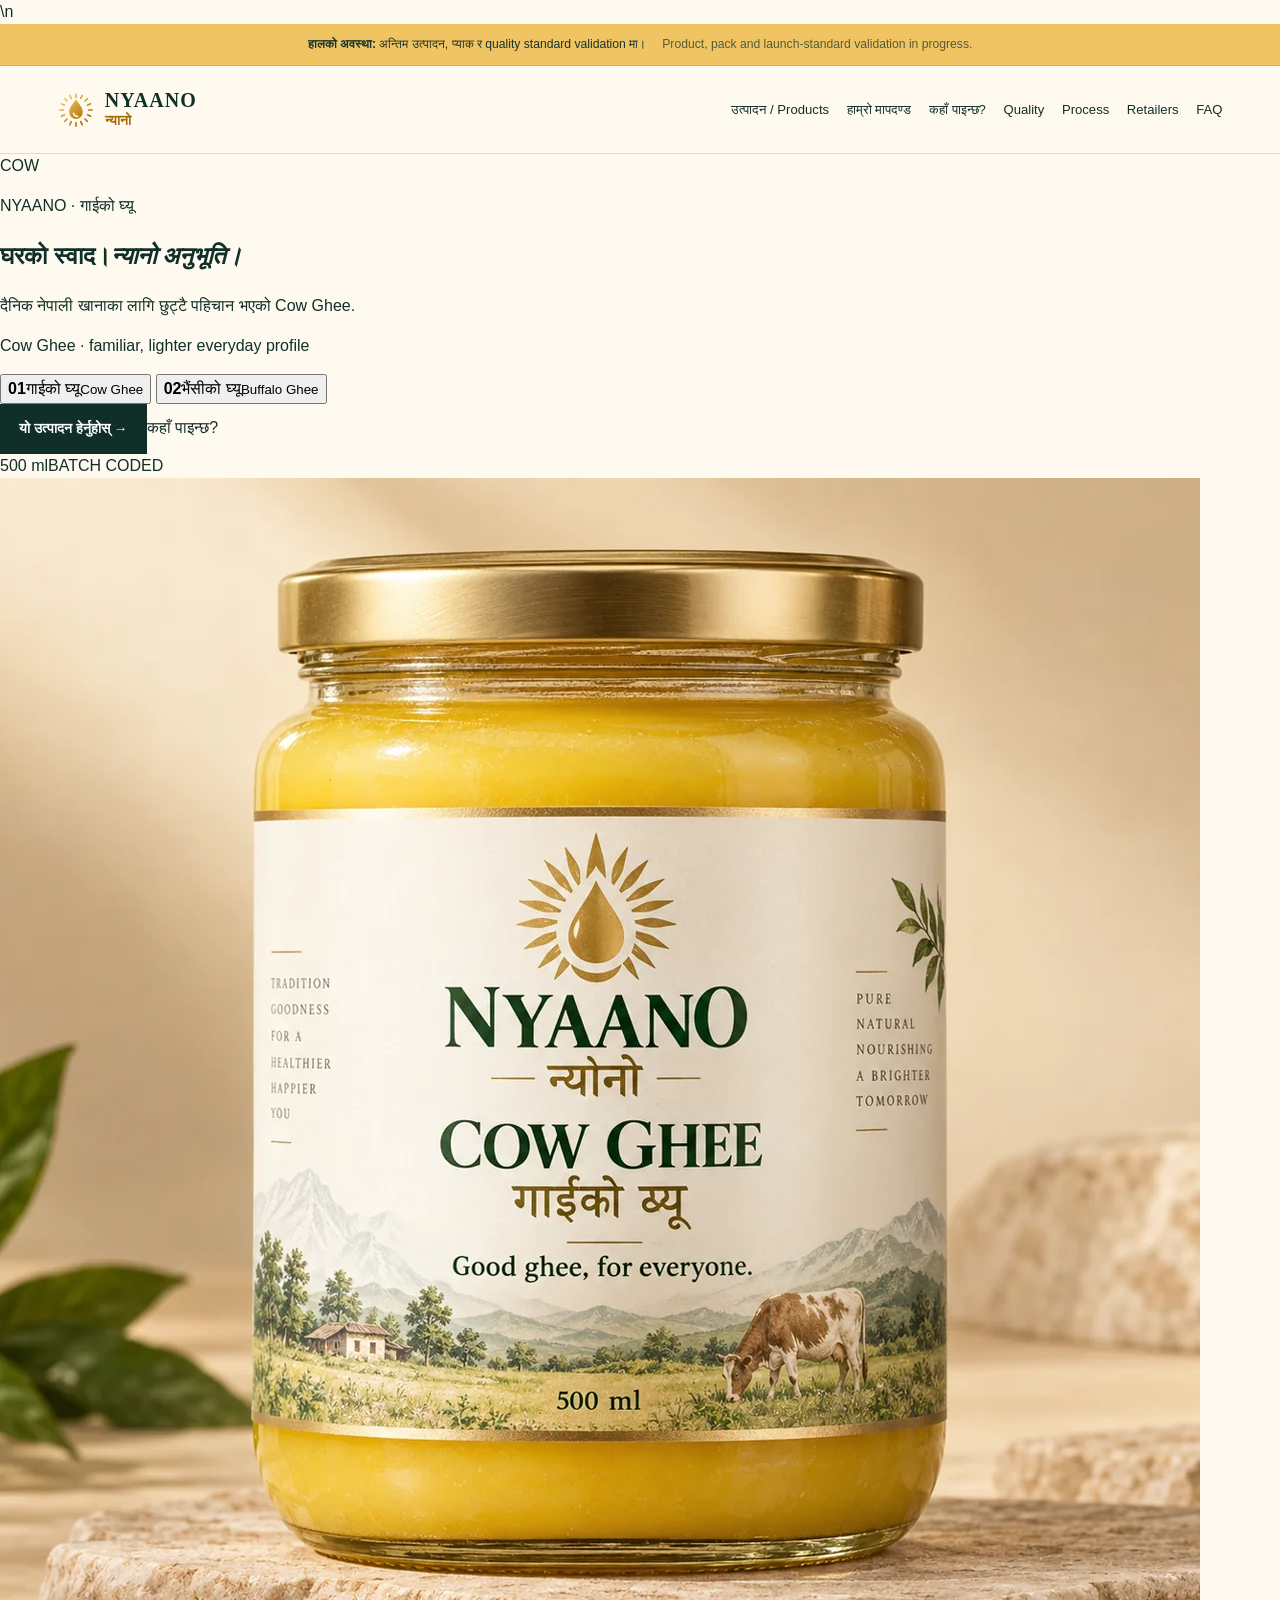
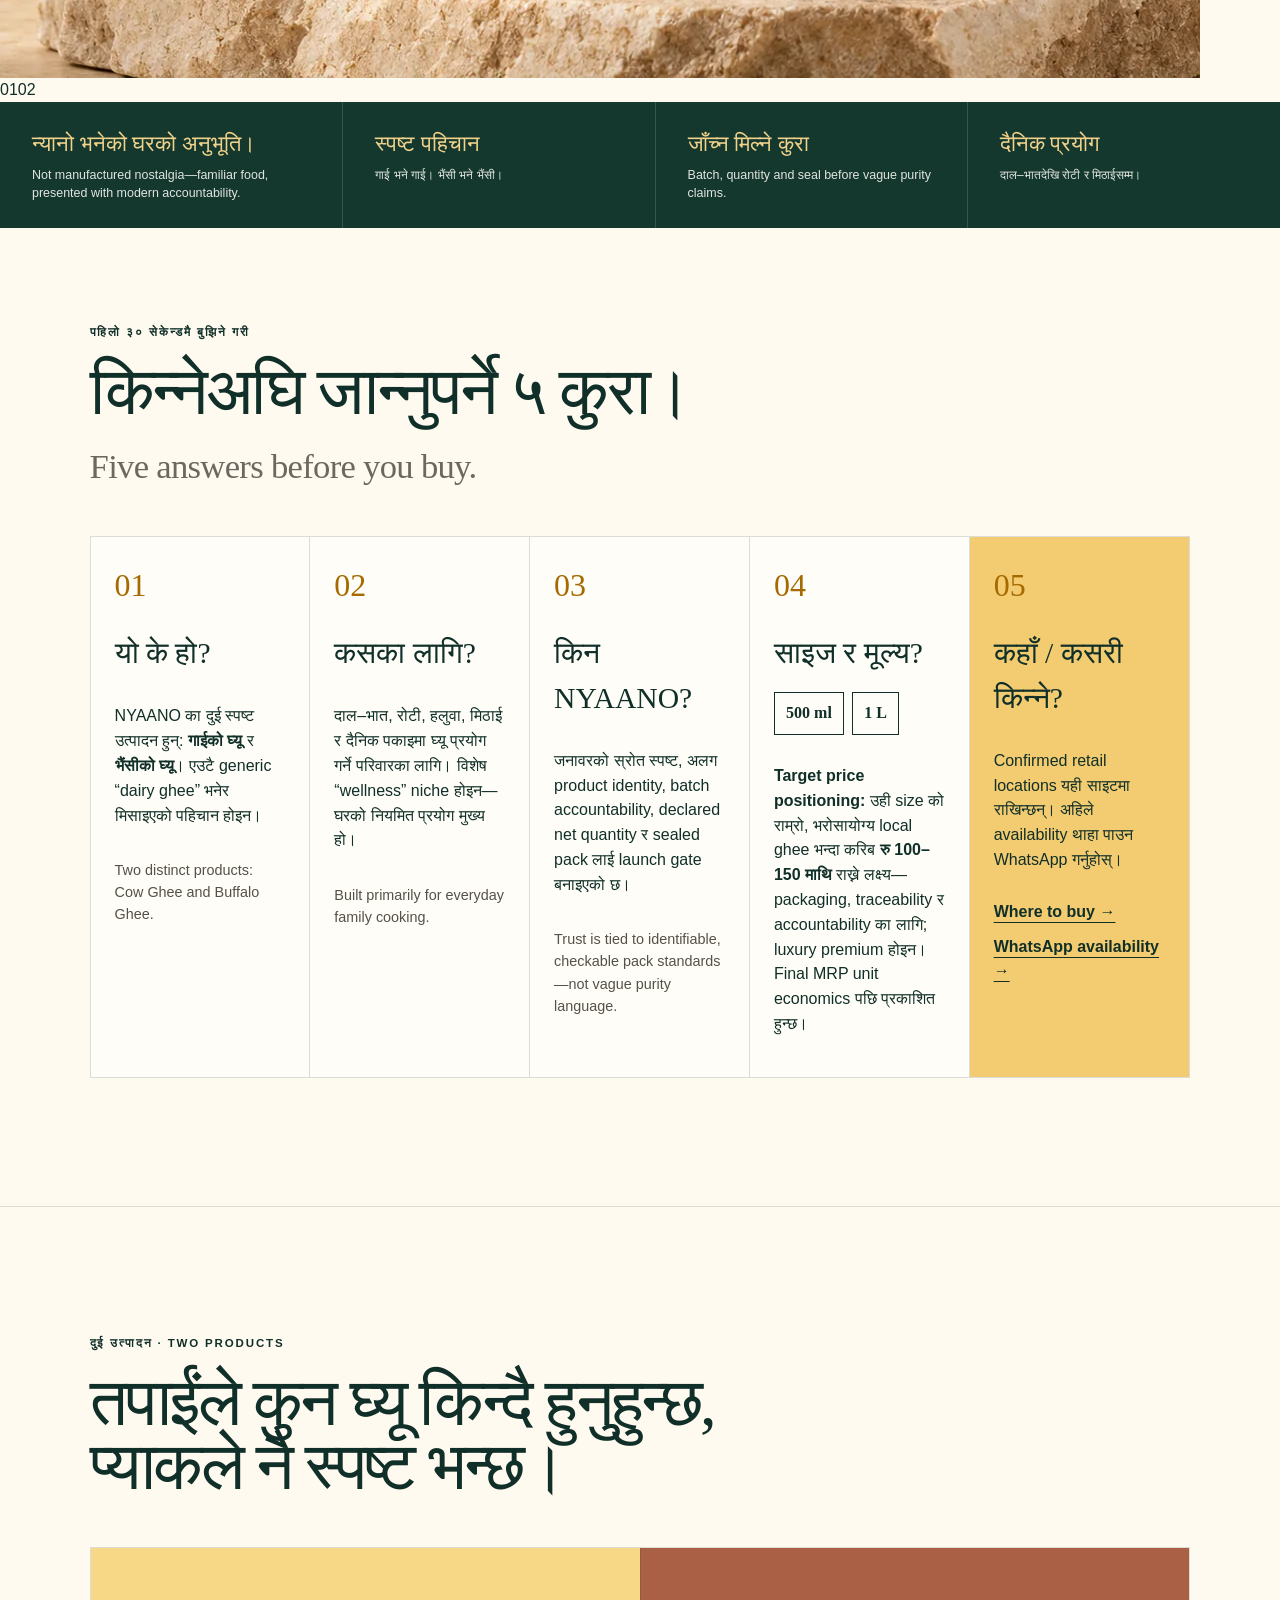
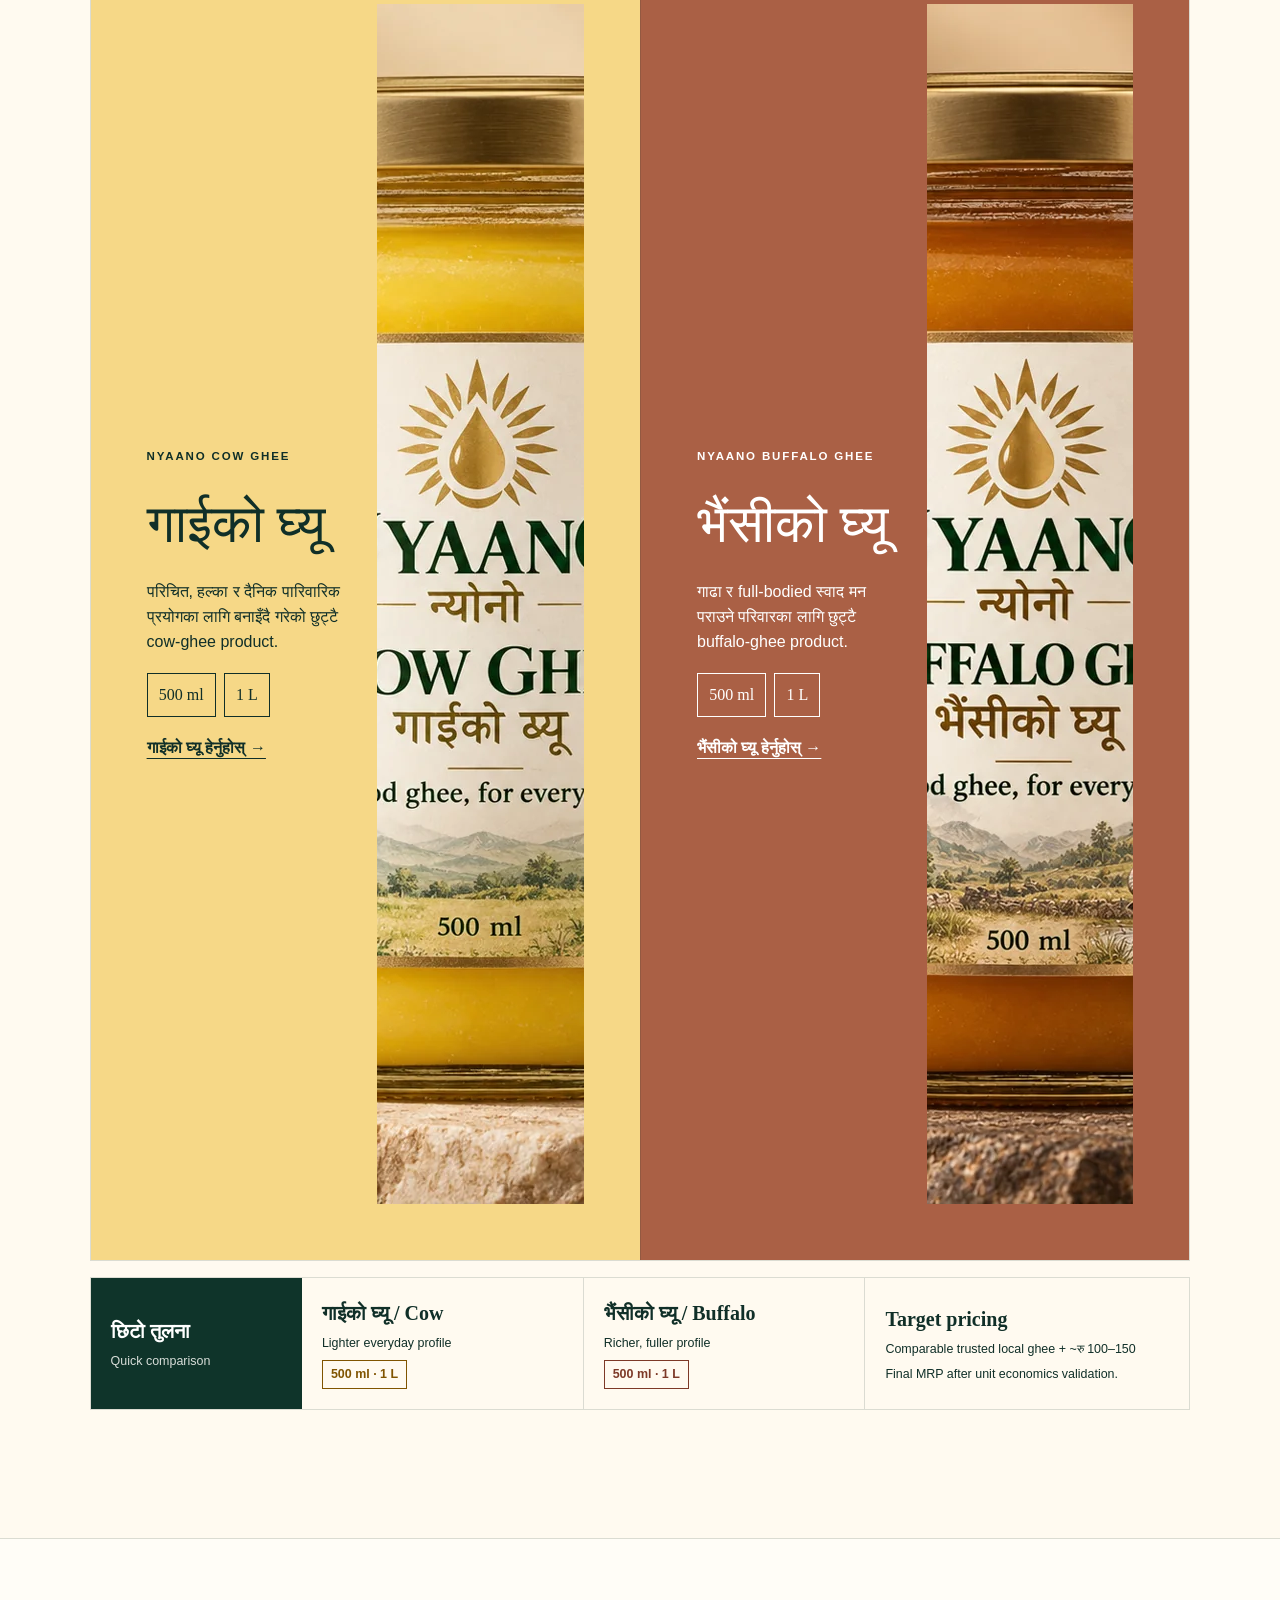
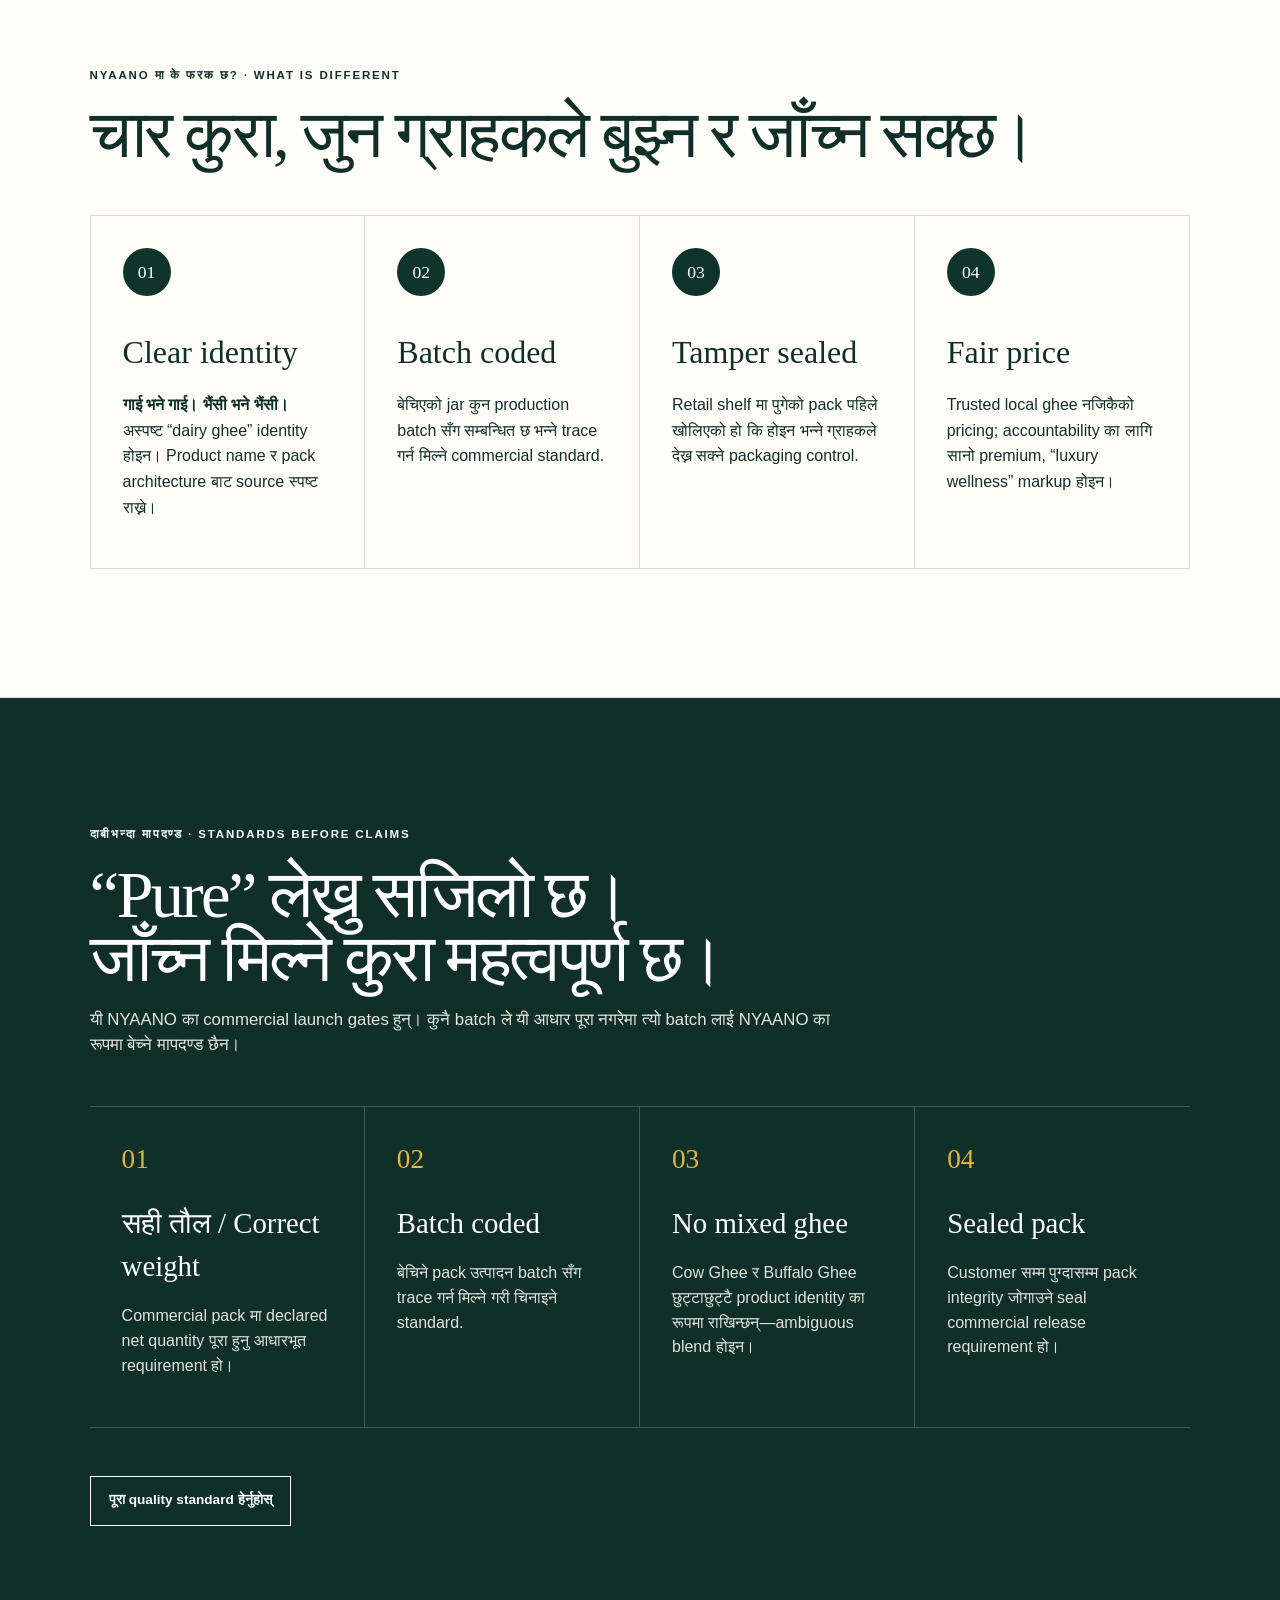
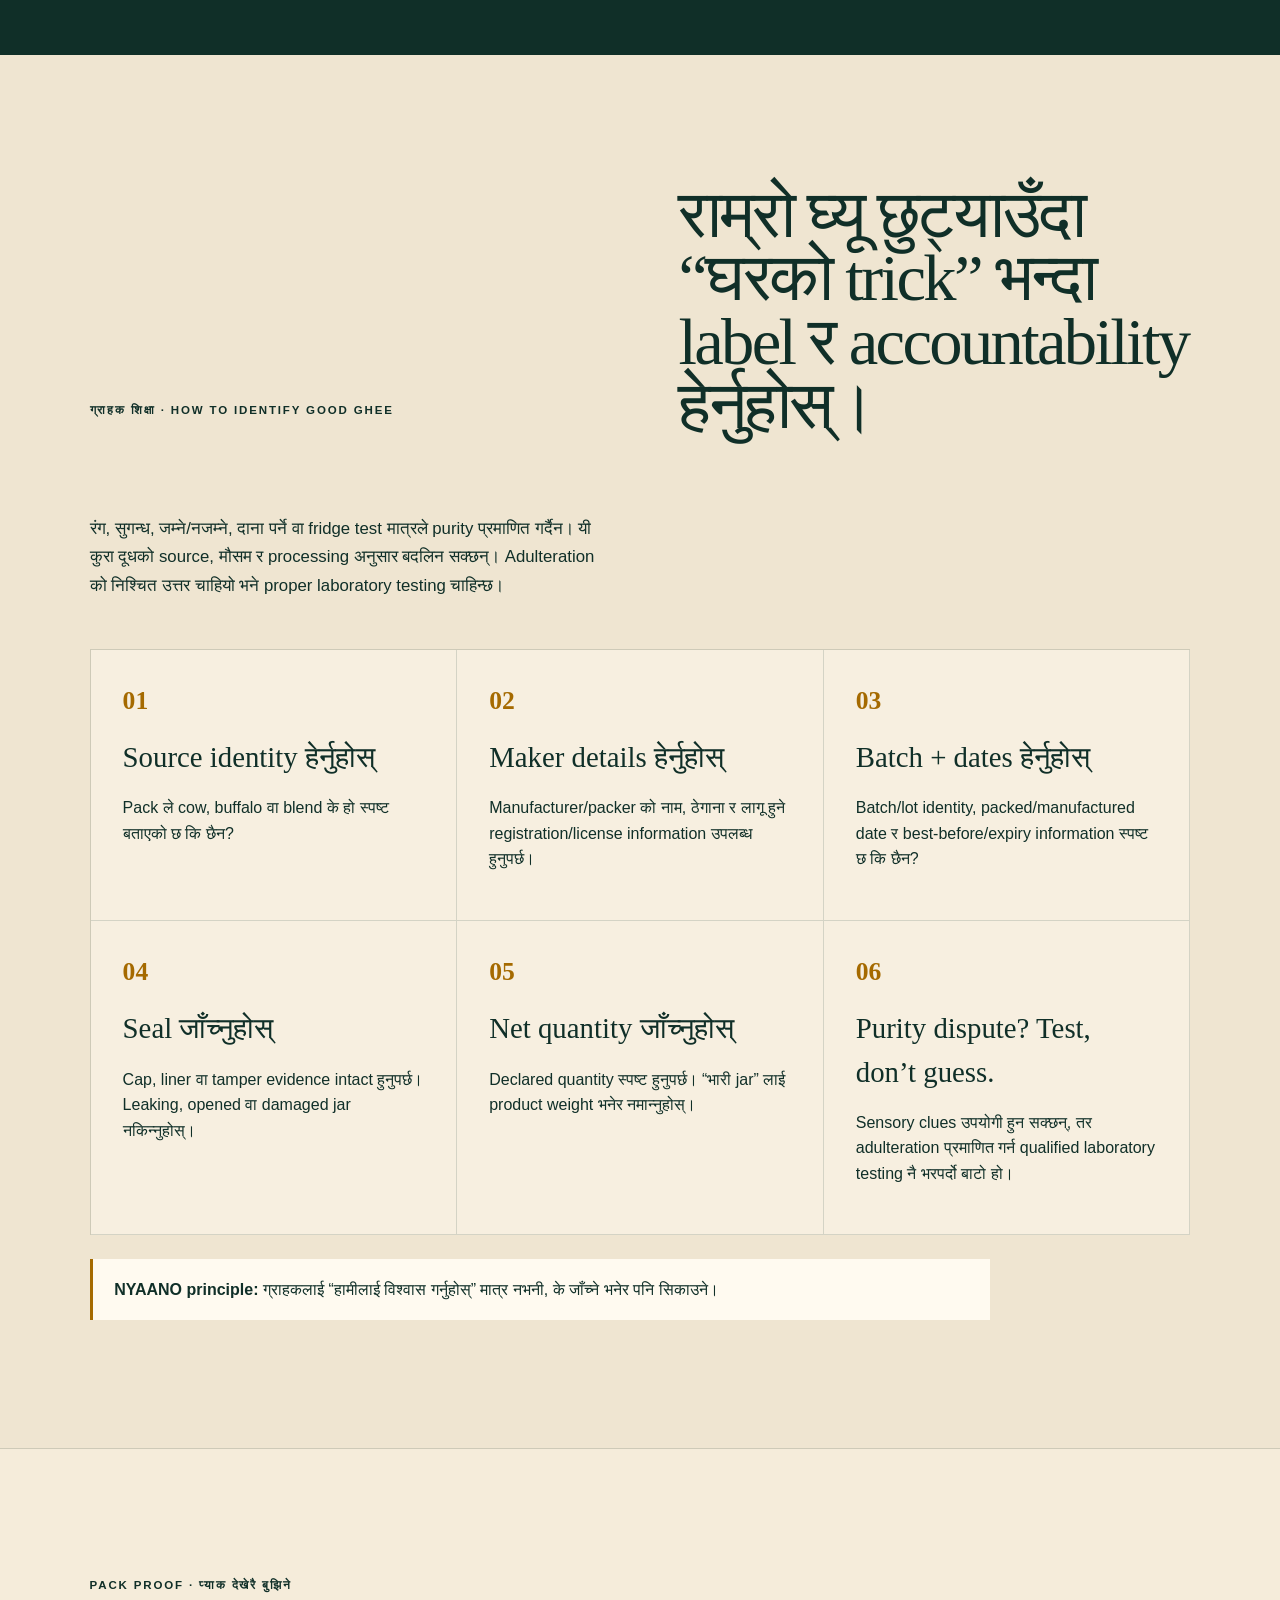
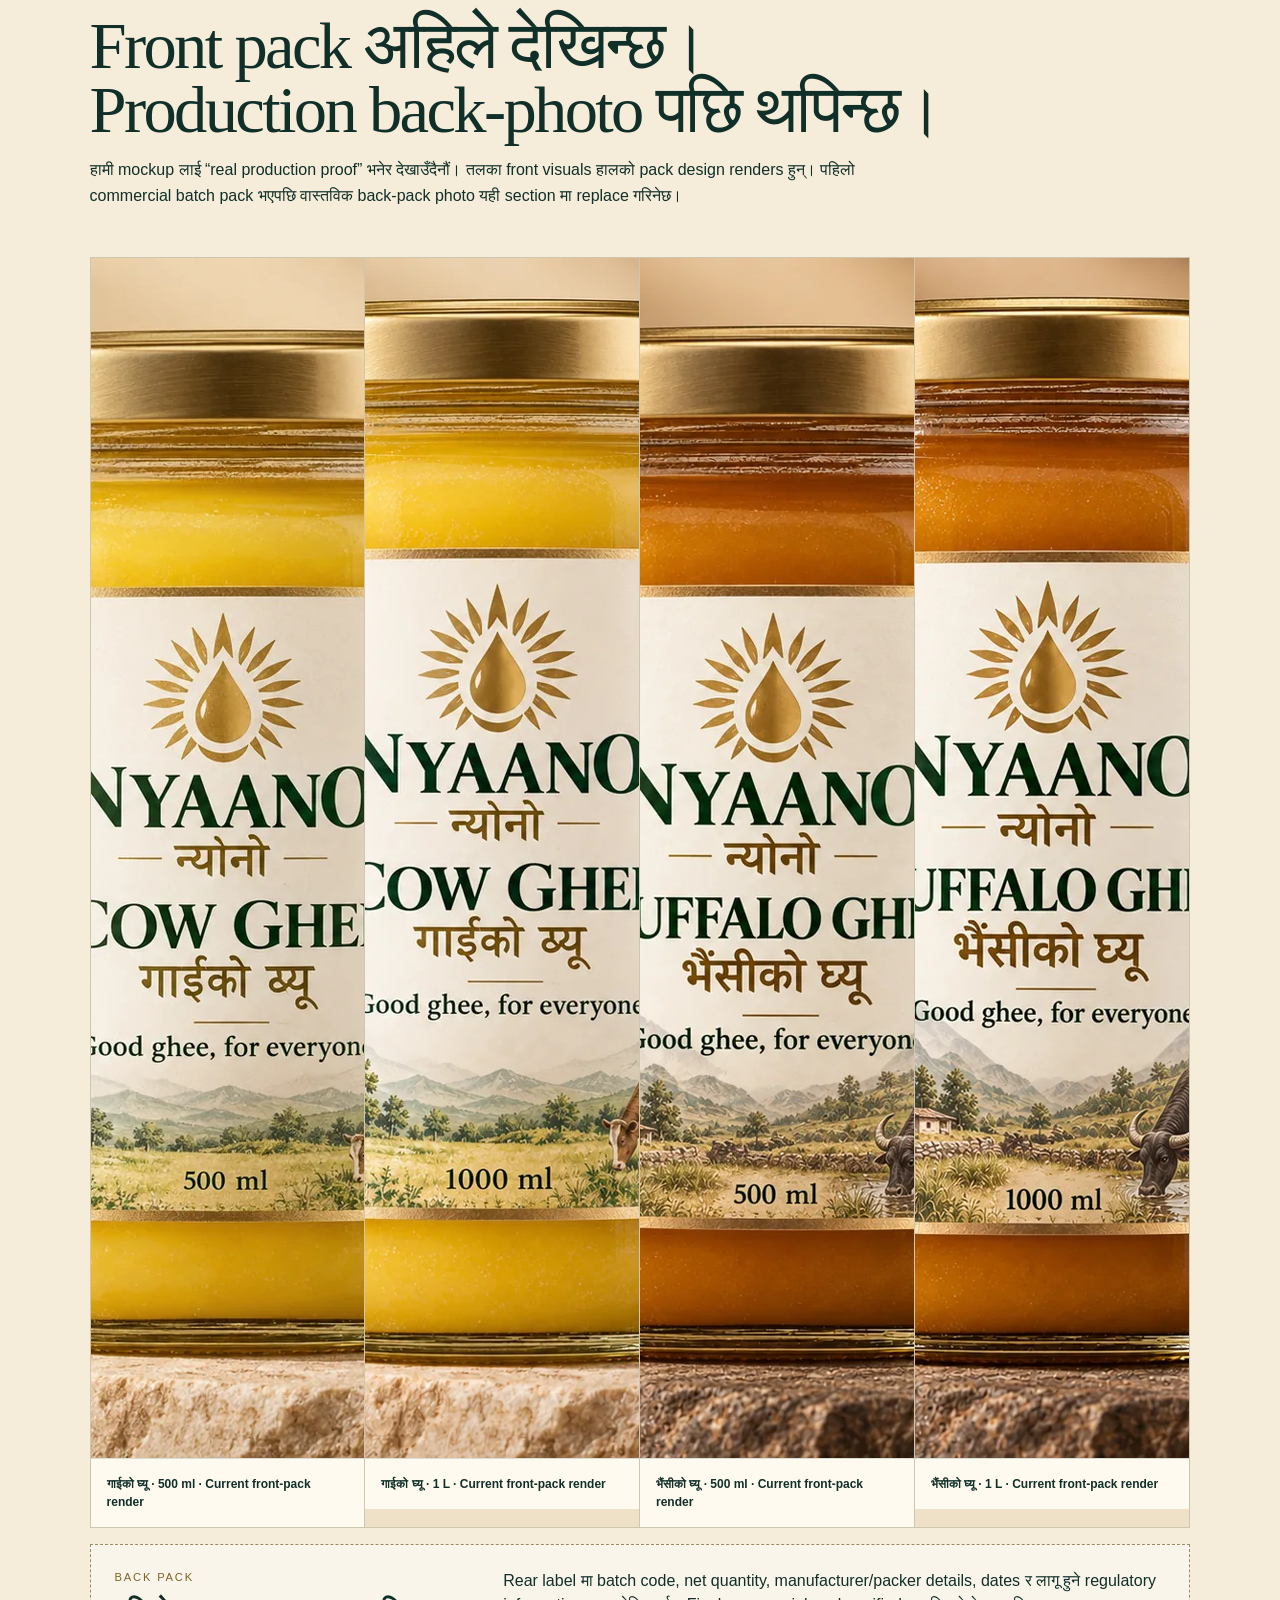
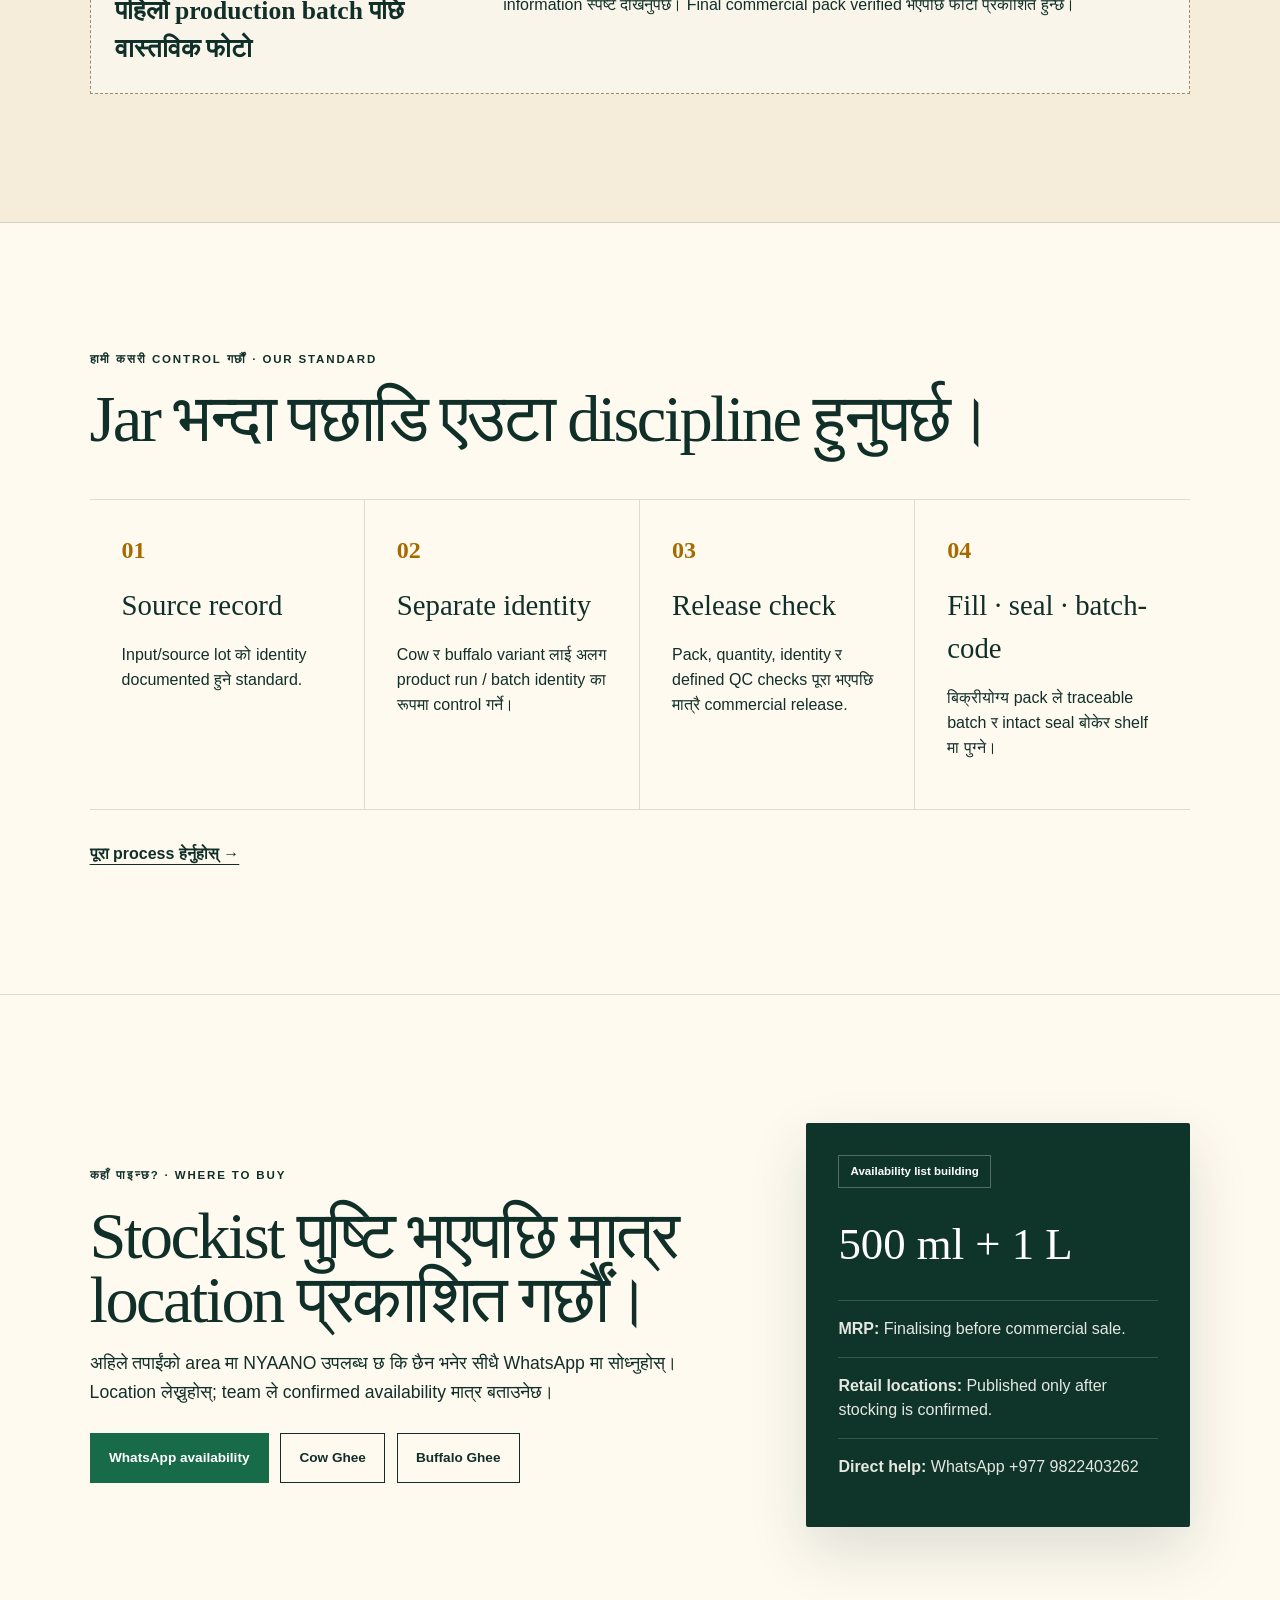
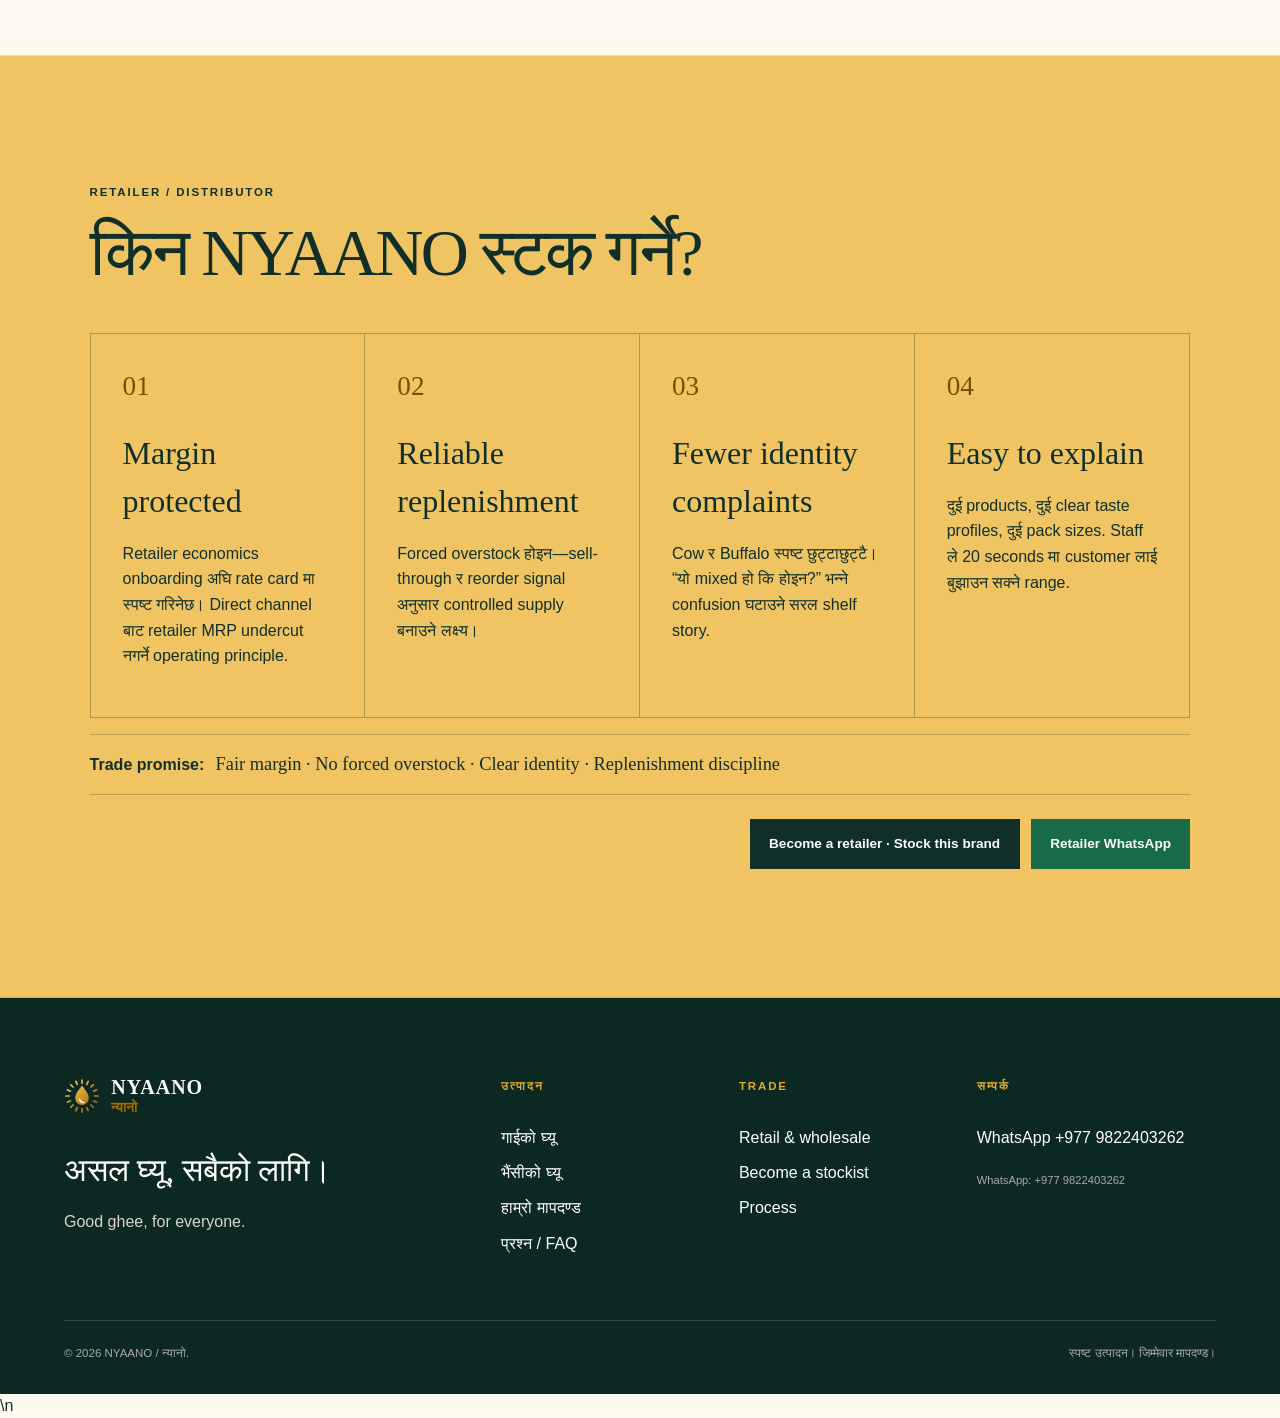
==== commit 2a297ab6: "Build cinematic product-world hero structure" ====
--- a/index.html
+++ b/index.html
@@ -44,26 +44,29 @@
 </header>
 
 <main id="main">
-<section class="premium-hero" data-premium-hero>
-  <div class="premium-copy reveal">
-    <p class="premium-kicker">NYAANO / न्यानो · घरको स्वाद, जिम्मेवार प्याक</p>
-    <h1><span data-premium-title>गाईको घ्यू।</span><em>घर जस्तै न्यानो।</em></h1>
-    <p class="premium-lead">परिचित नेपाली स्वादलाई स्पष्ट product identity, batch accountability र sealed pack सँग जोड्ने हाम्रो प्रयास।</p>
-    <p class="premium-sub" data-premium-en lang="en-NP">Cow Ghee · familiar, lighter everyday profile</p>
-    <div class="variant-switch" aria-label="Choose ghee">
-      <button type="button" data-variant="cow" aria-pressed="true">गाईको घ्यू · Cow</button>
-      <button type="button" data-variant="buffalo" aria-pressed="false">भैंसीको घ्यू · Buffalo</button>
+<section class="product-world world-cow" data-premium-hero data-world="cow">
+  <div class="world-word" data-world-word aria-hidden="true">COW</div>
+  <div class="world-grain" aria-hidden="true"></div>
+  <div class="world-shape shape-one" aria-hidden="true"></div>
+  <div class="world-shape shape-two" aria-hidden="true"></div>
+  <div class="world-copy">
+    <p class="world-kicker" data-world-kicker>NYAANO · गाईको घ्यू</p>
+    <h1><span data-premium-title>घरको स्वाद।</span><em data-world-em>न्यानो अनुभूति।</em></h1>
+    <p class="world-description" data-world-description>दैनिक नेपाली खानाका लागि छुट्टै पहिचान भएको Cow Ghee.</p>
+    <p class="world-profile" data-premium-en>Cow Ghee · familiar, lighter everyday profile</p>
+    <div class="world-controls" role="group" aria-label="Choose NYAANO product">
+      <button type="button" data-variant="cow" aria-pressed="true"><b>01</b><span>गाईको घ्यू<small>Cow Ghee</small></span></button>
+      <button type="button" data-variant="buffalo" aria-pressed="false"><b>02</b><span>भैंसीको घ्यू<small>Buffalo Ghee</small></span></button>
     </div>
-    <div class="hero-actions">
-      <a class="btn btn-dark" href="#products">उत्पादन हेर्नुहोस् · Explore</a>
-      <a class="btn btn-whatsapp" data-wa-message="Namaste NYAANO, I want to know where I can buy NYAANO ghee. My location is: " href="https://wa.me/9779822403262" target="_blank" rel="noopener">कहाँ पाइन्छ?</a>
-    </div>
-    <div class="premium-trust"><span>Cow ≠ Buffalo</span><span>Batch coded</span><span>Correct-weight standard</span><span>Tamper sealed</span></div>
-  </div>
-  <div class="premium-visual reveal">
-    <div class="premium-orbit" aria-hidden="true"></div>
-    <img class="premium-product" data-premium-product src="assets/cow-ghee-500.webp" width="1200" height="1200" alt="NYAANO Cow Ghee 500 ml" fetchpriority="high">
-  </div>
+    <div class="world-actions"><a class="btn btn-dark" data-world-link href="cow-ghee.html">यो उत्पादन हेर्नुहोस् →</a><a class="world-text-link" href="#where-to-buy">कहाँ पाइन्छ?</a></div>
+  </div>
+  <div class="world-stage">
+    <div class="world-halo" aria-hidden="true"></div>
+    <span class="world-note note-a" data-note-a>500 ml</span><span class="world-note note-b" data-note-b>BATCH CODED</span>
+    <img class="world-product" data-premium-product src="assets/cow-ghee-500.webp" width="1200" height="1200" alt="NYAANO Cow Ghee 500 ml" fetchpriority="high">
+    <div class="world-floor" aria-hidden="true"></div>
+  </div>
+  <div class="world-index"><span data-world-index>01</span><i></i><span>02</span></div>
 </section>
 <section class="heritage-strip" aria-label="NYAANO brand principles">
   <div><strong>न्यानो भनेको घरको अनुभूति।</strong><span>Not manufactured nostalgia—familiar food, presented with modern accountability.</span></div>
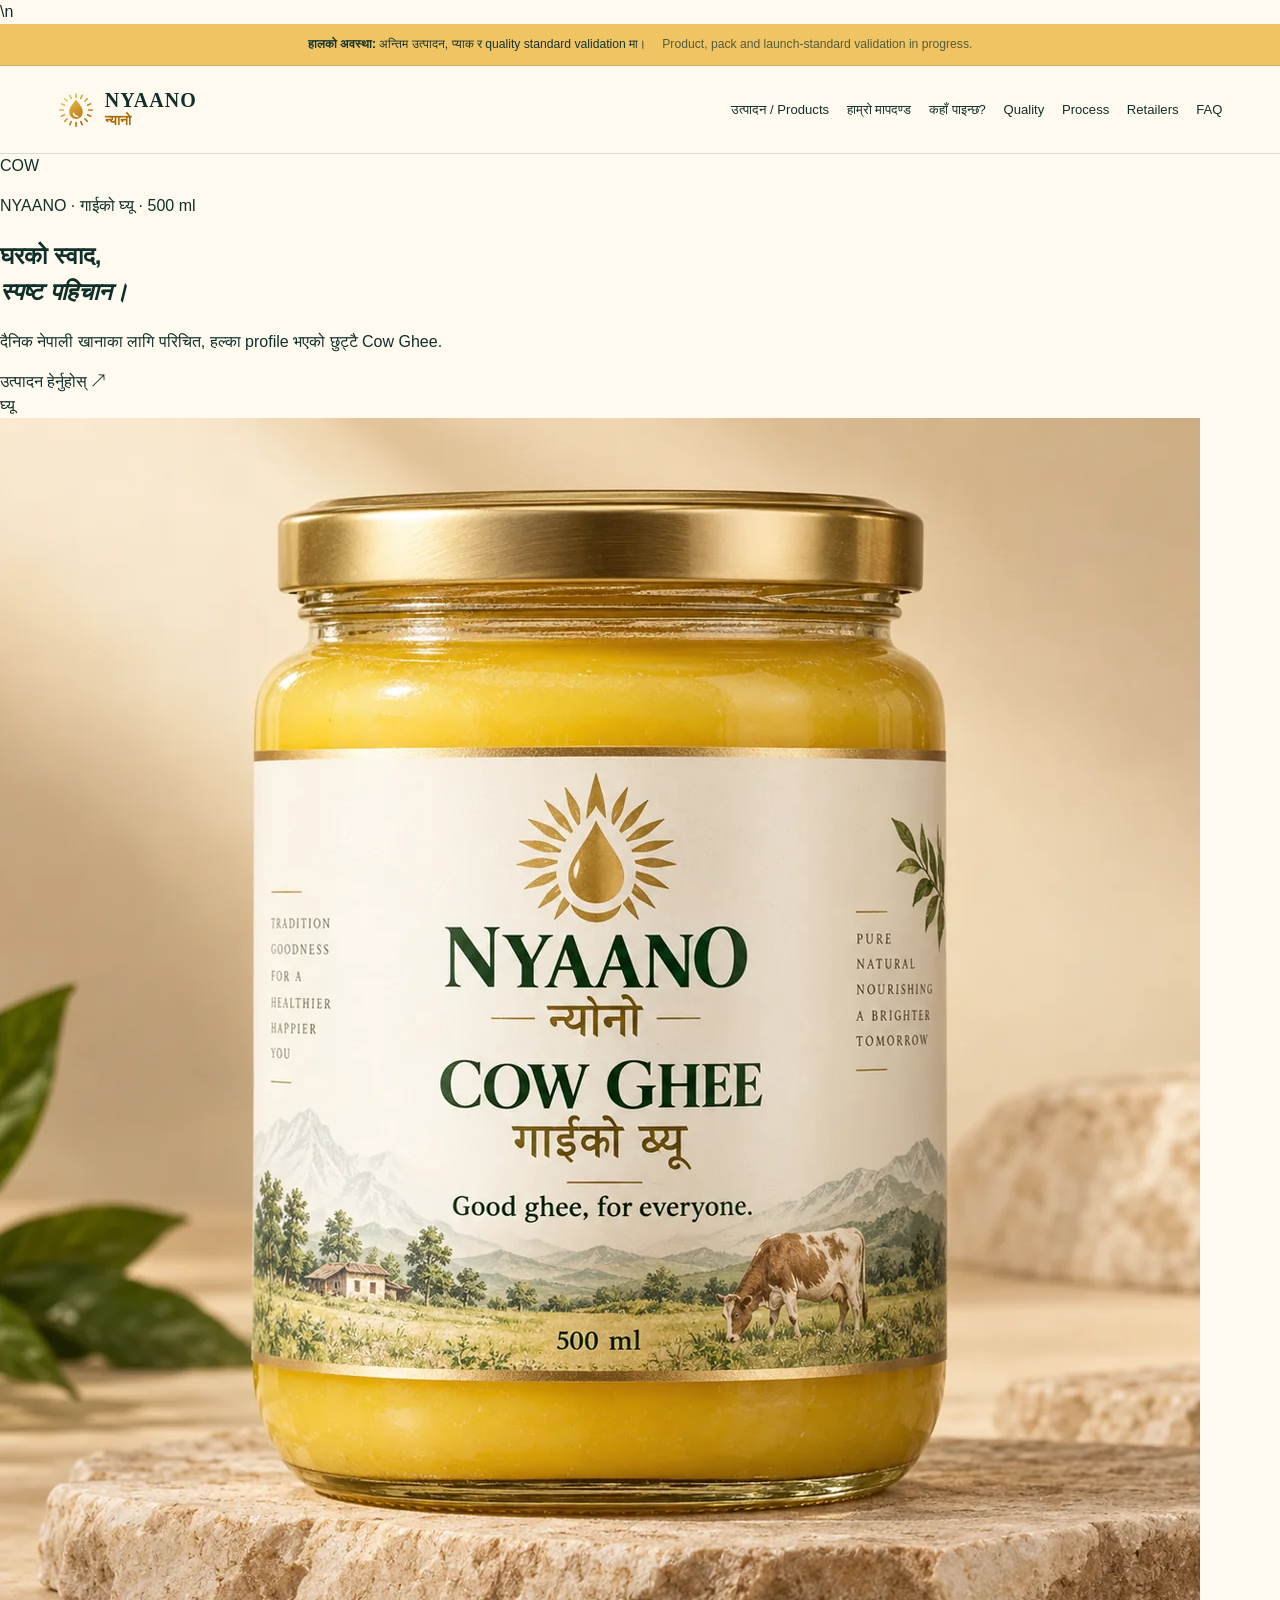
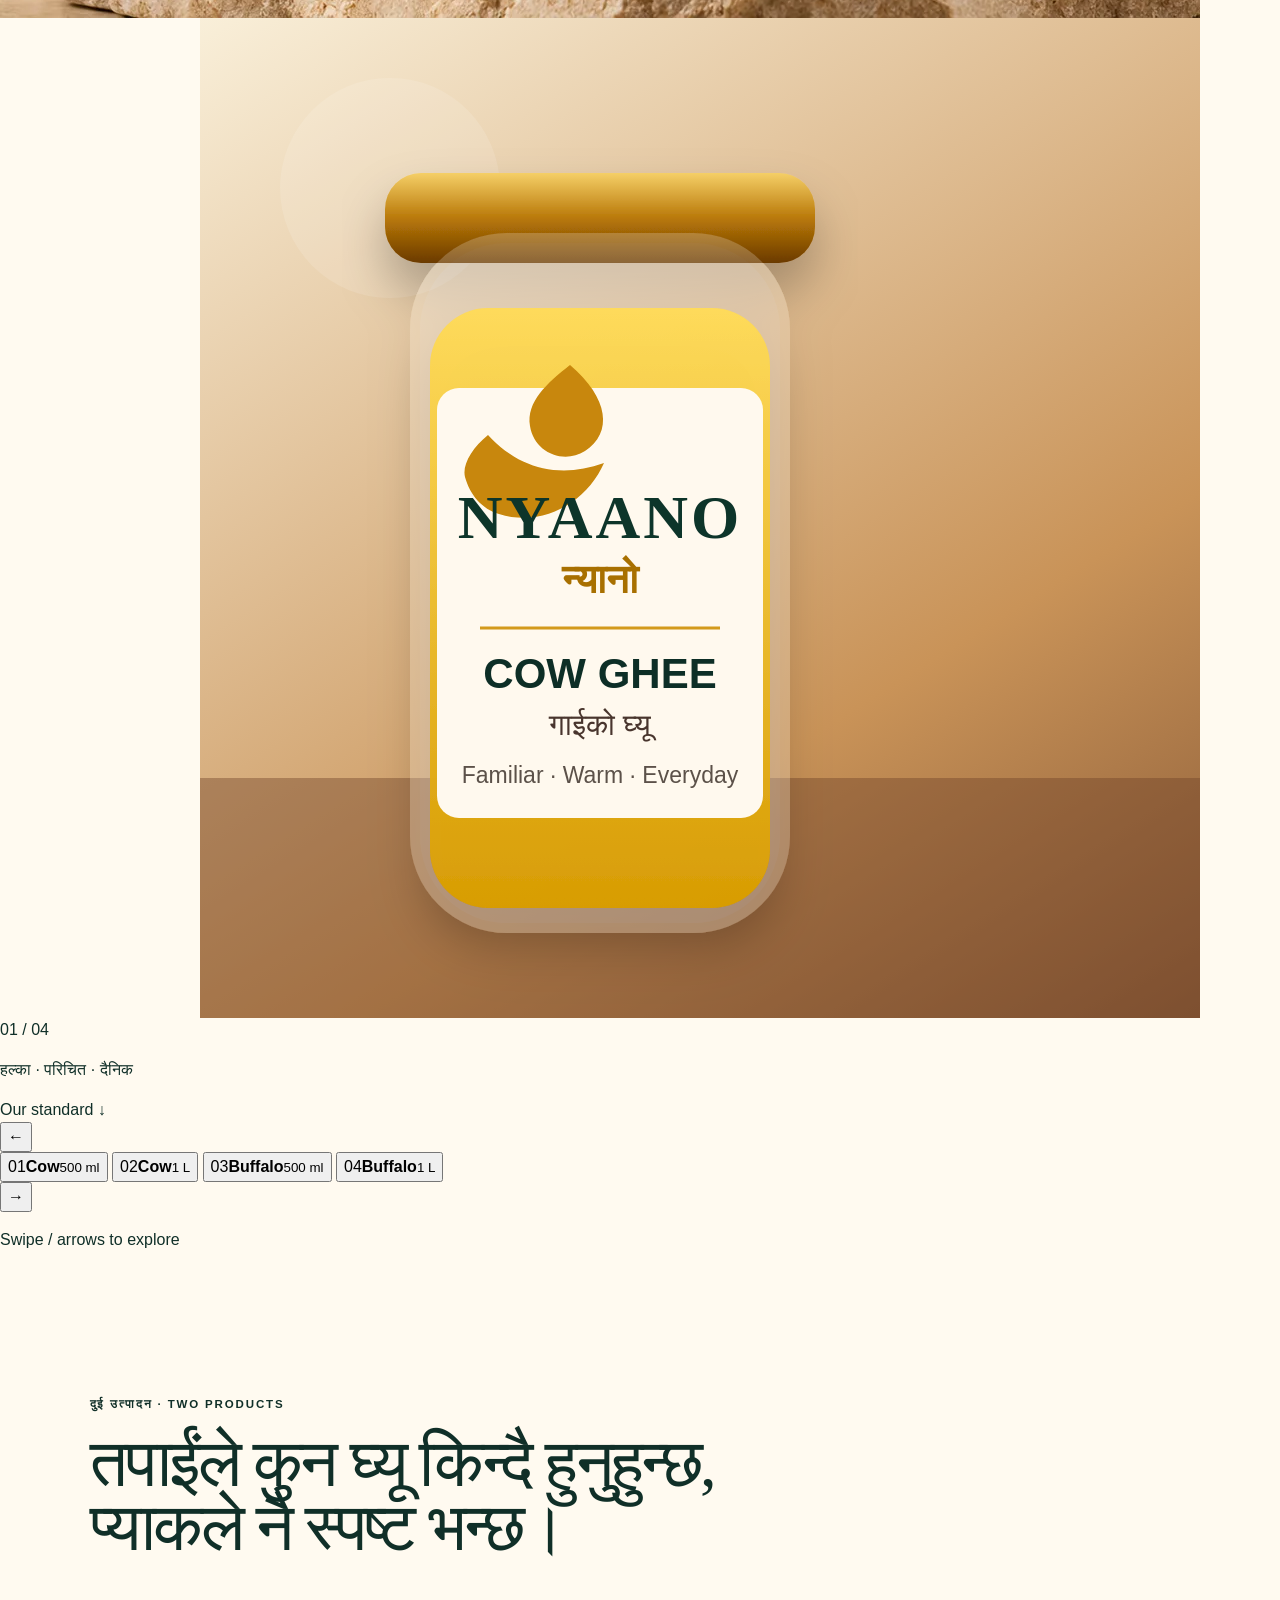
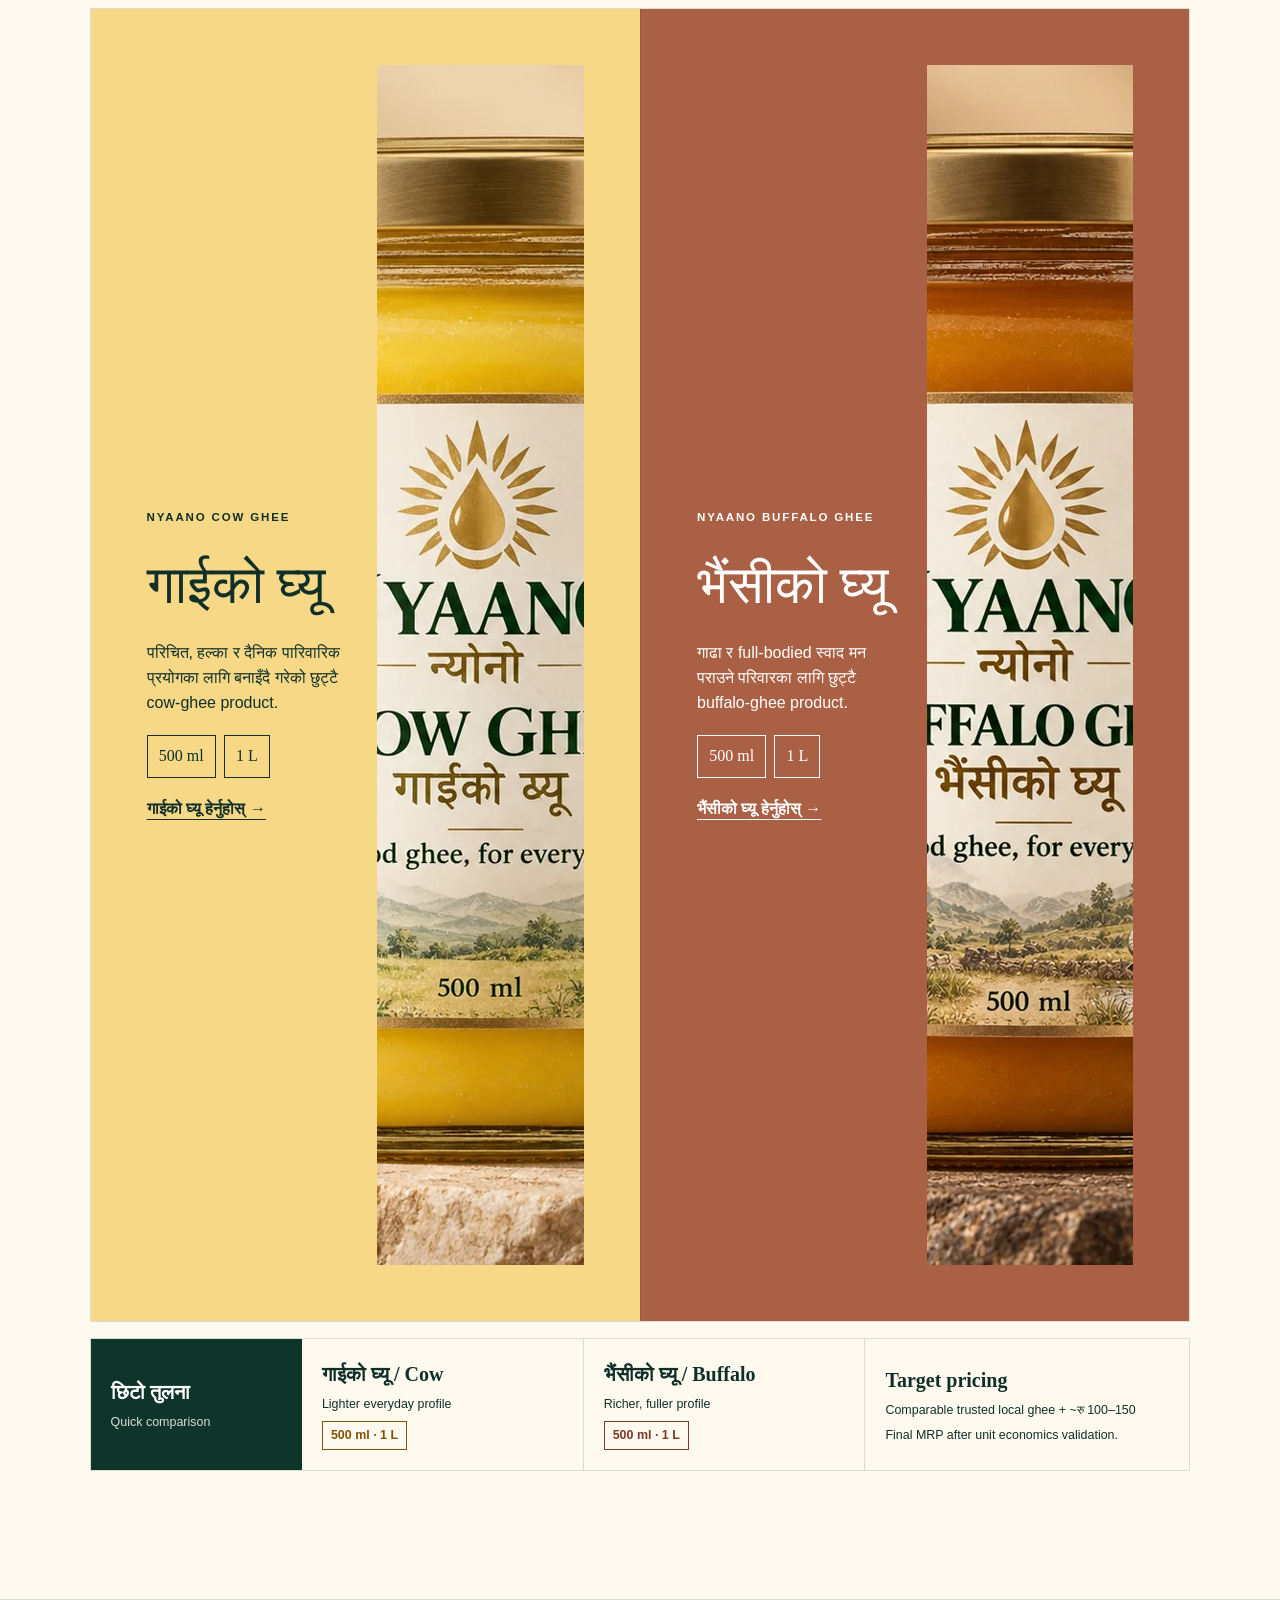
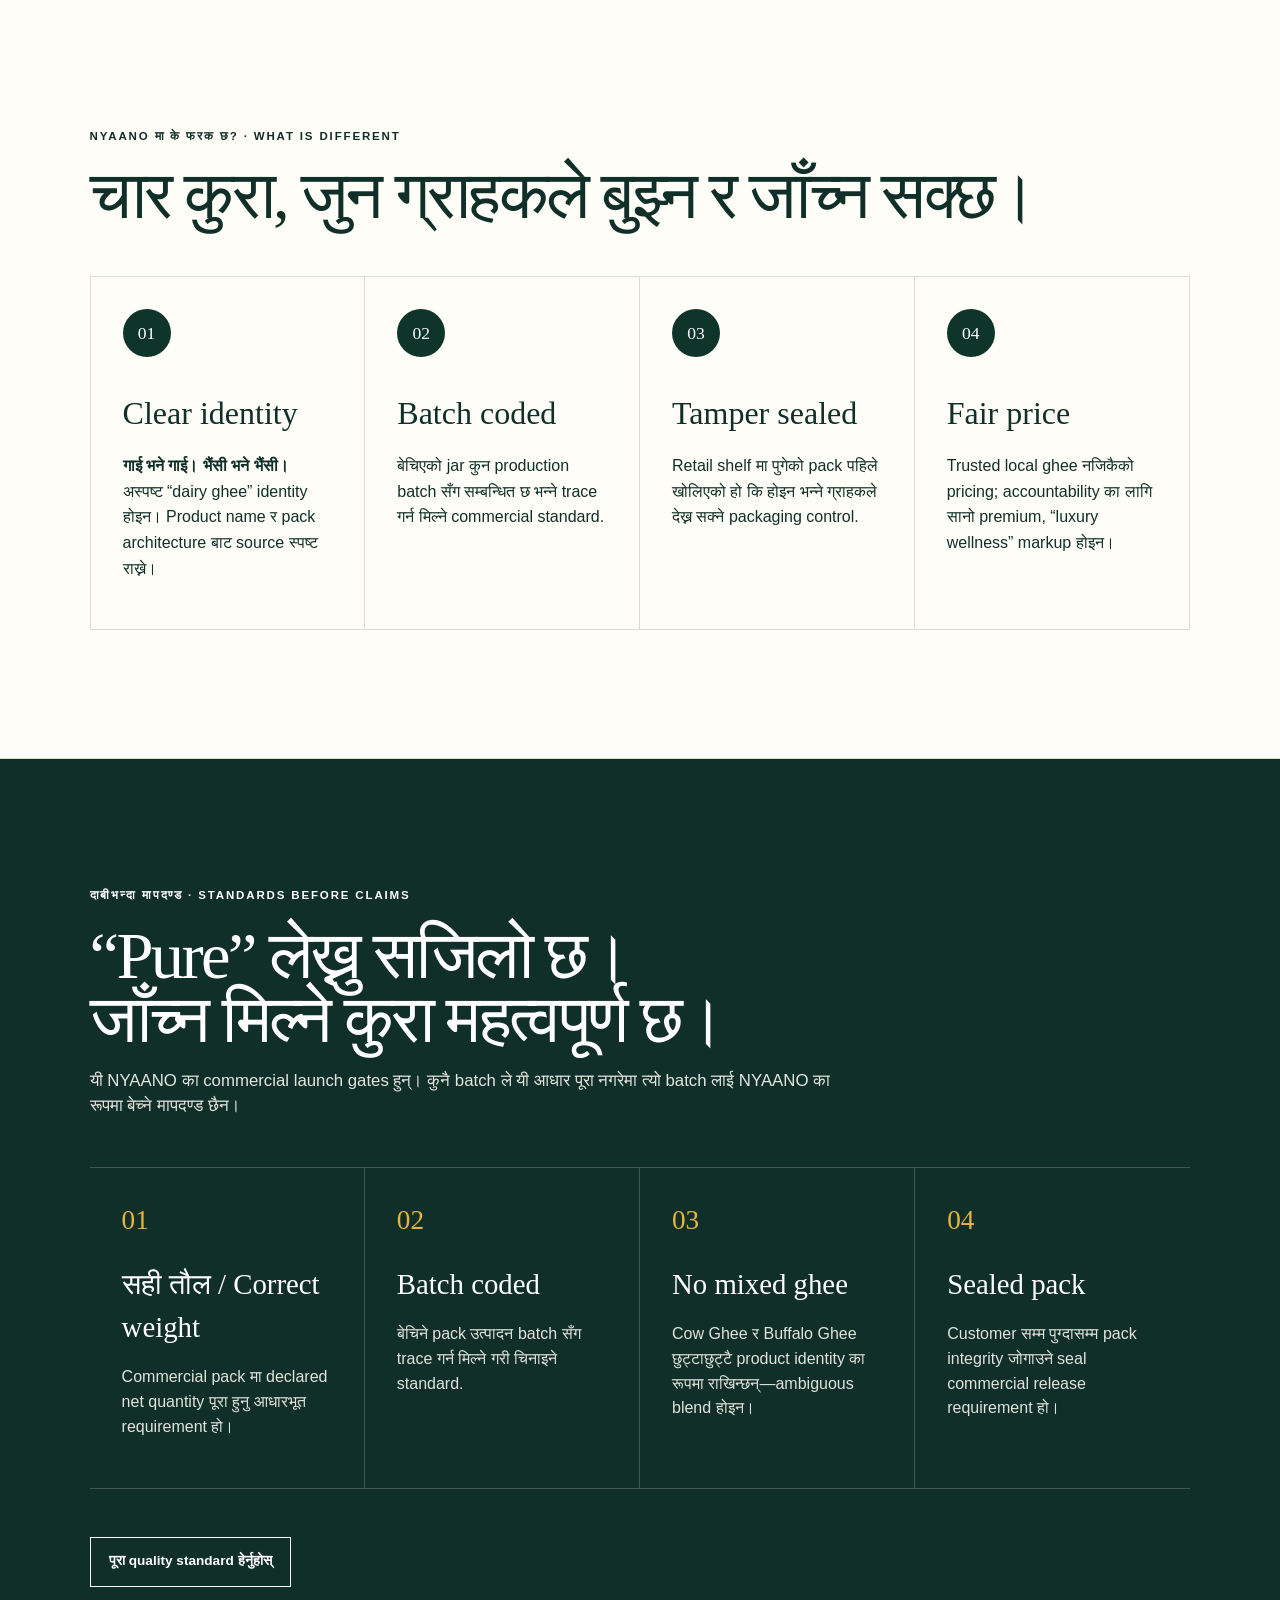
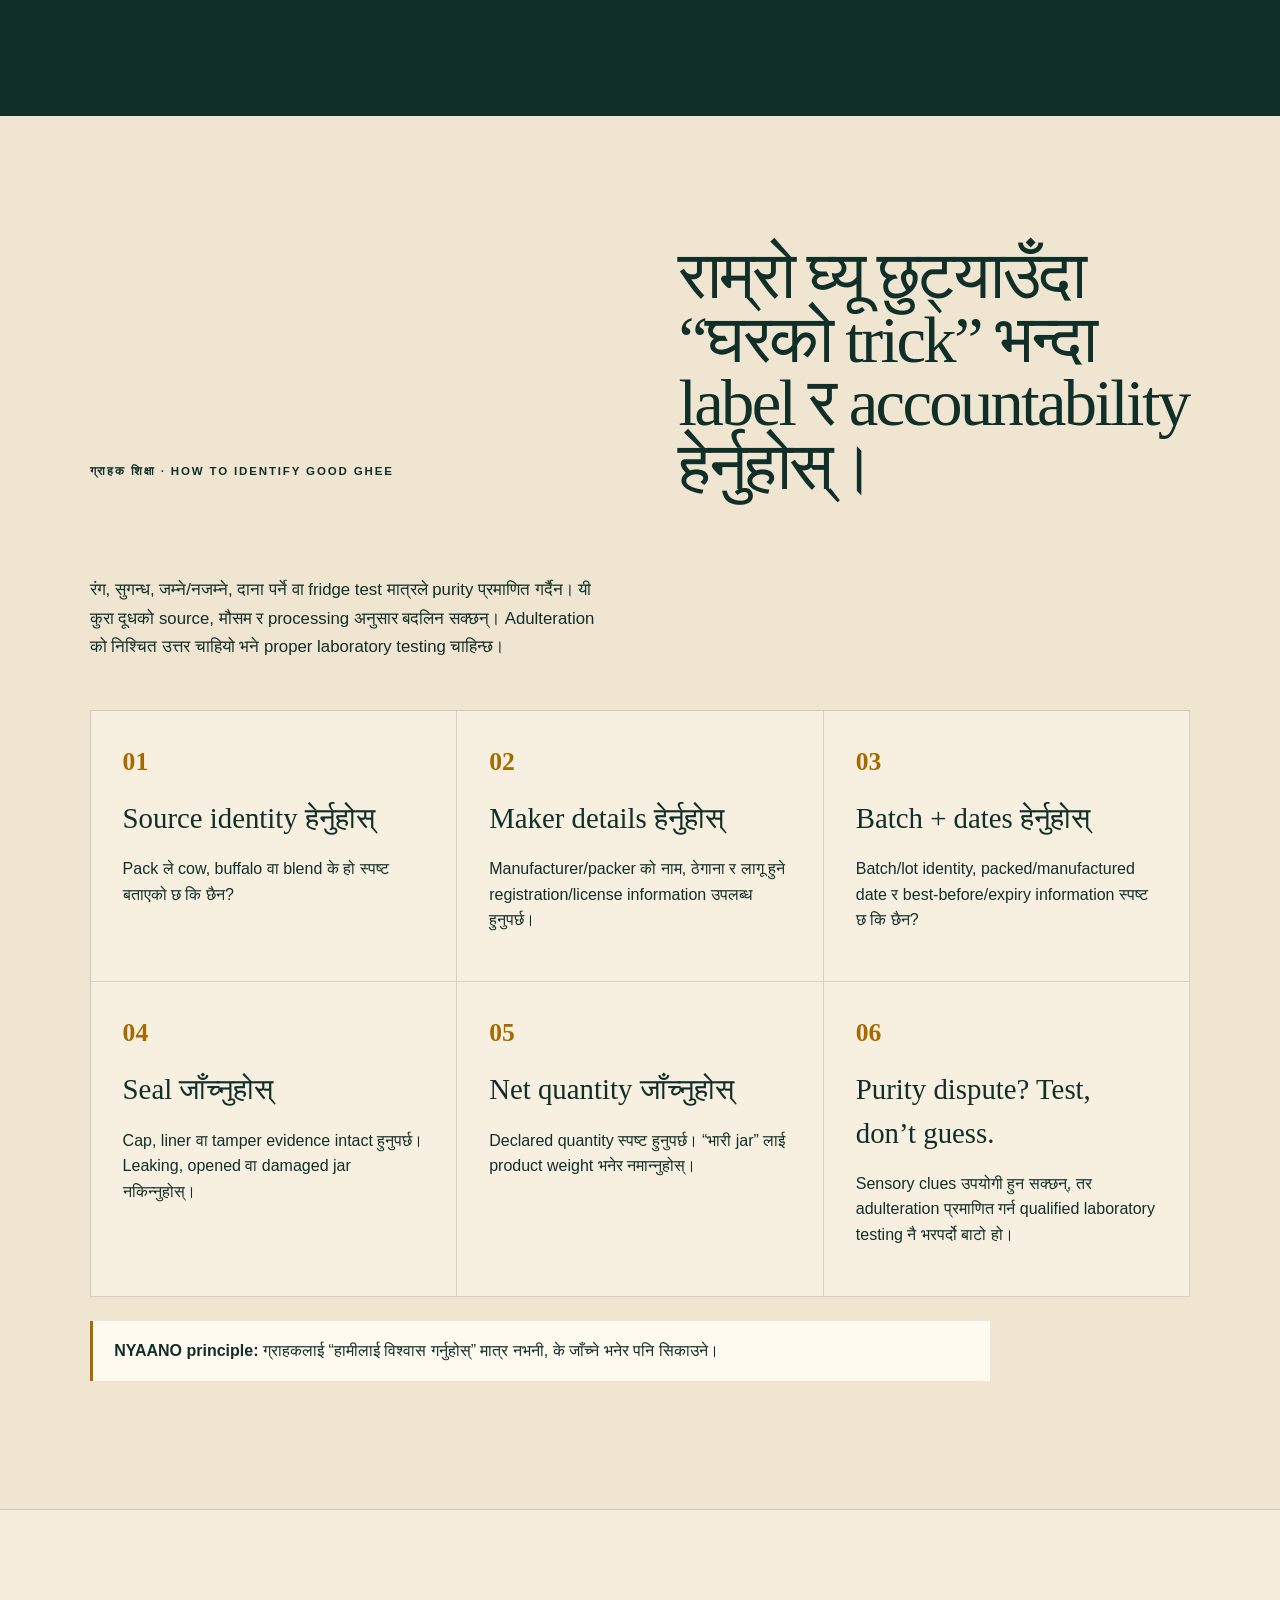
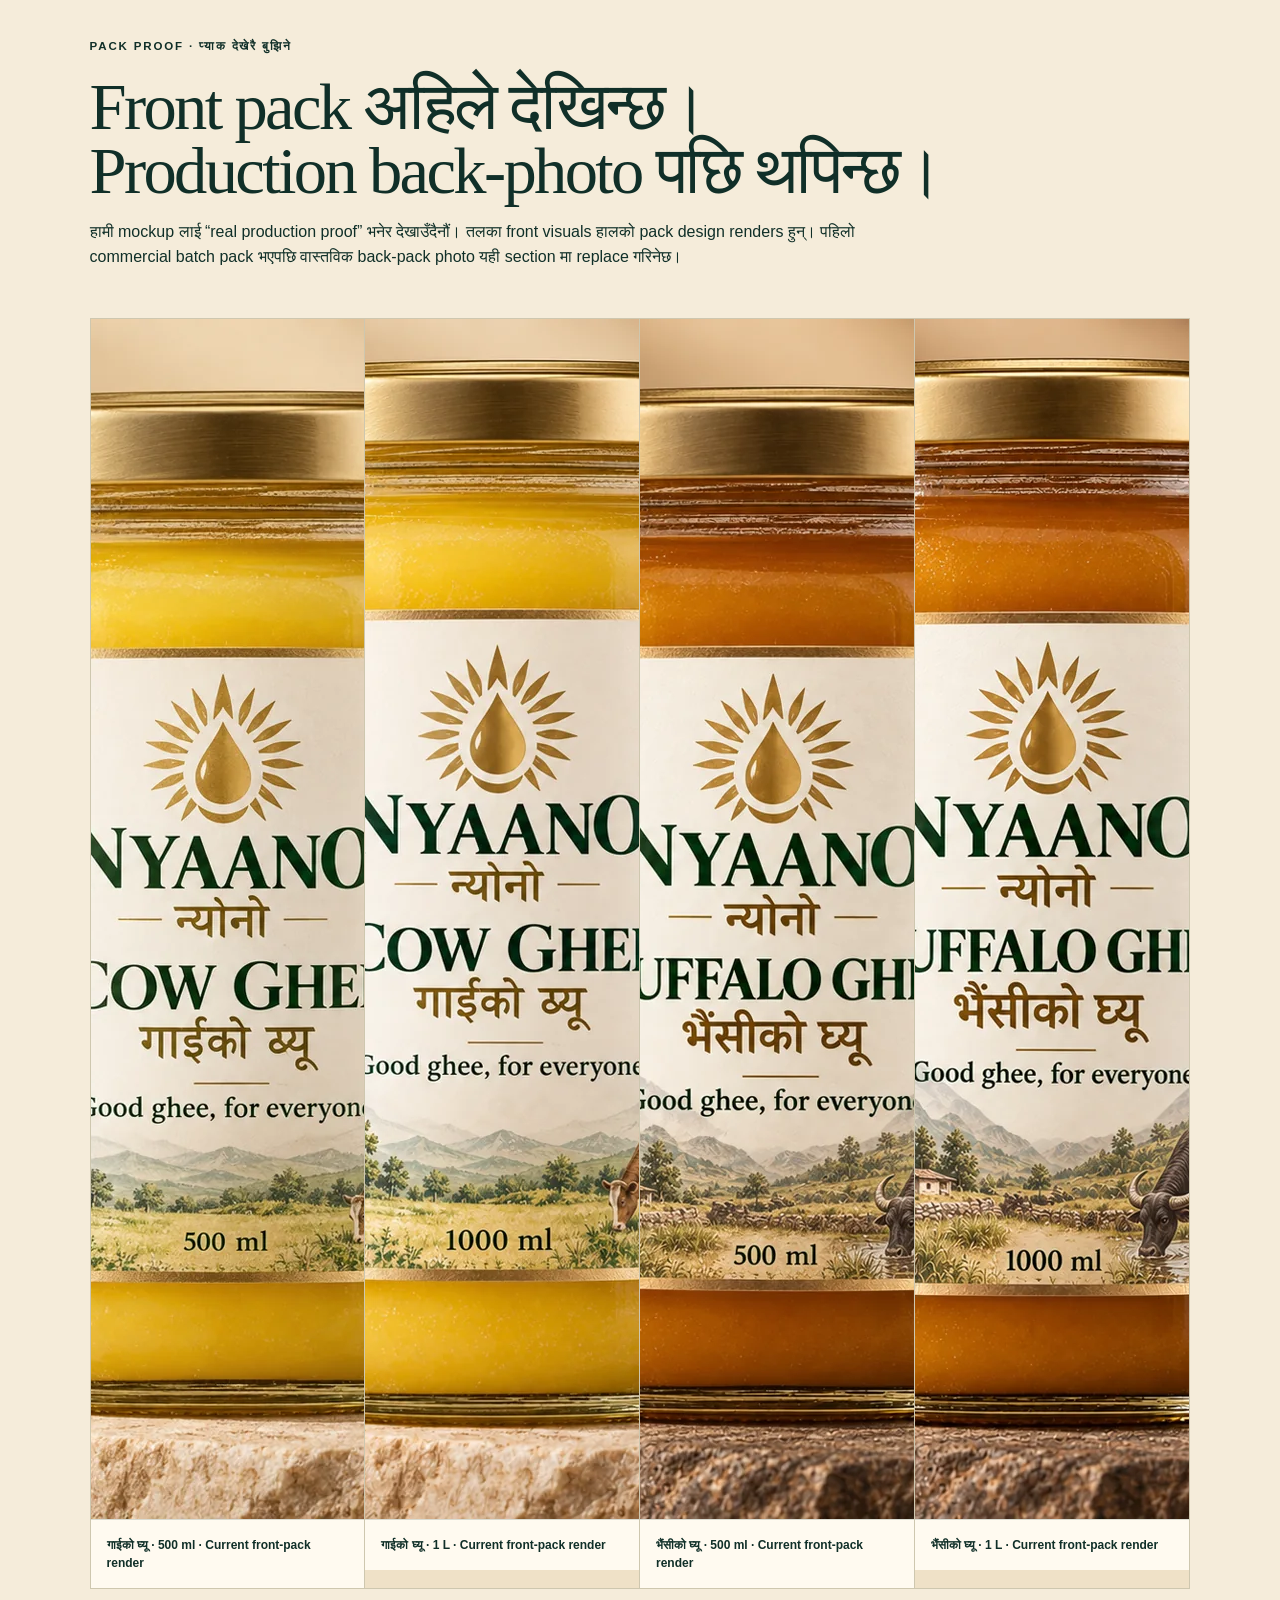
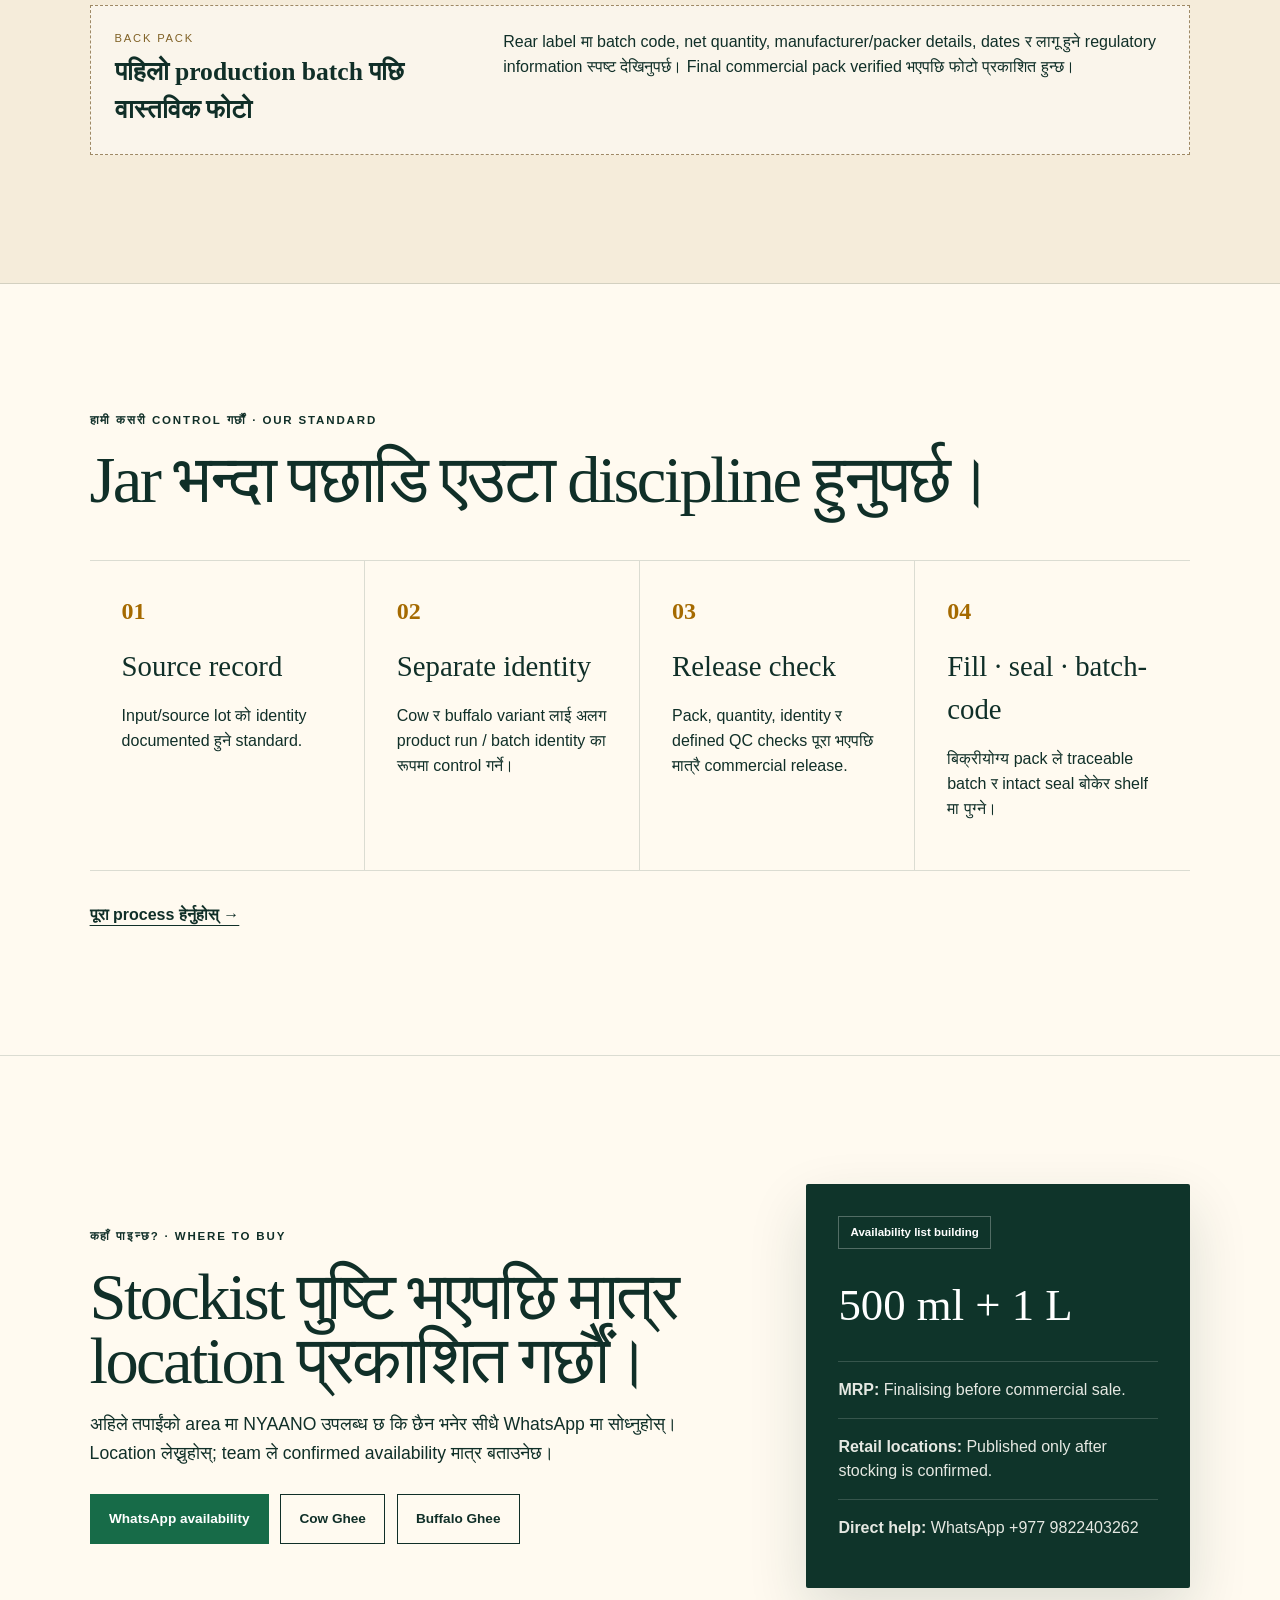
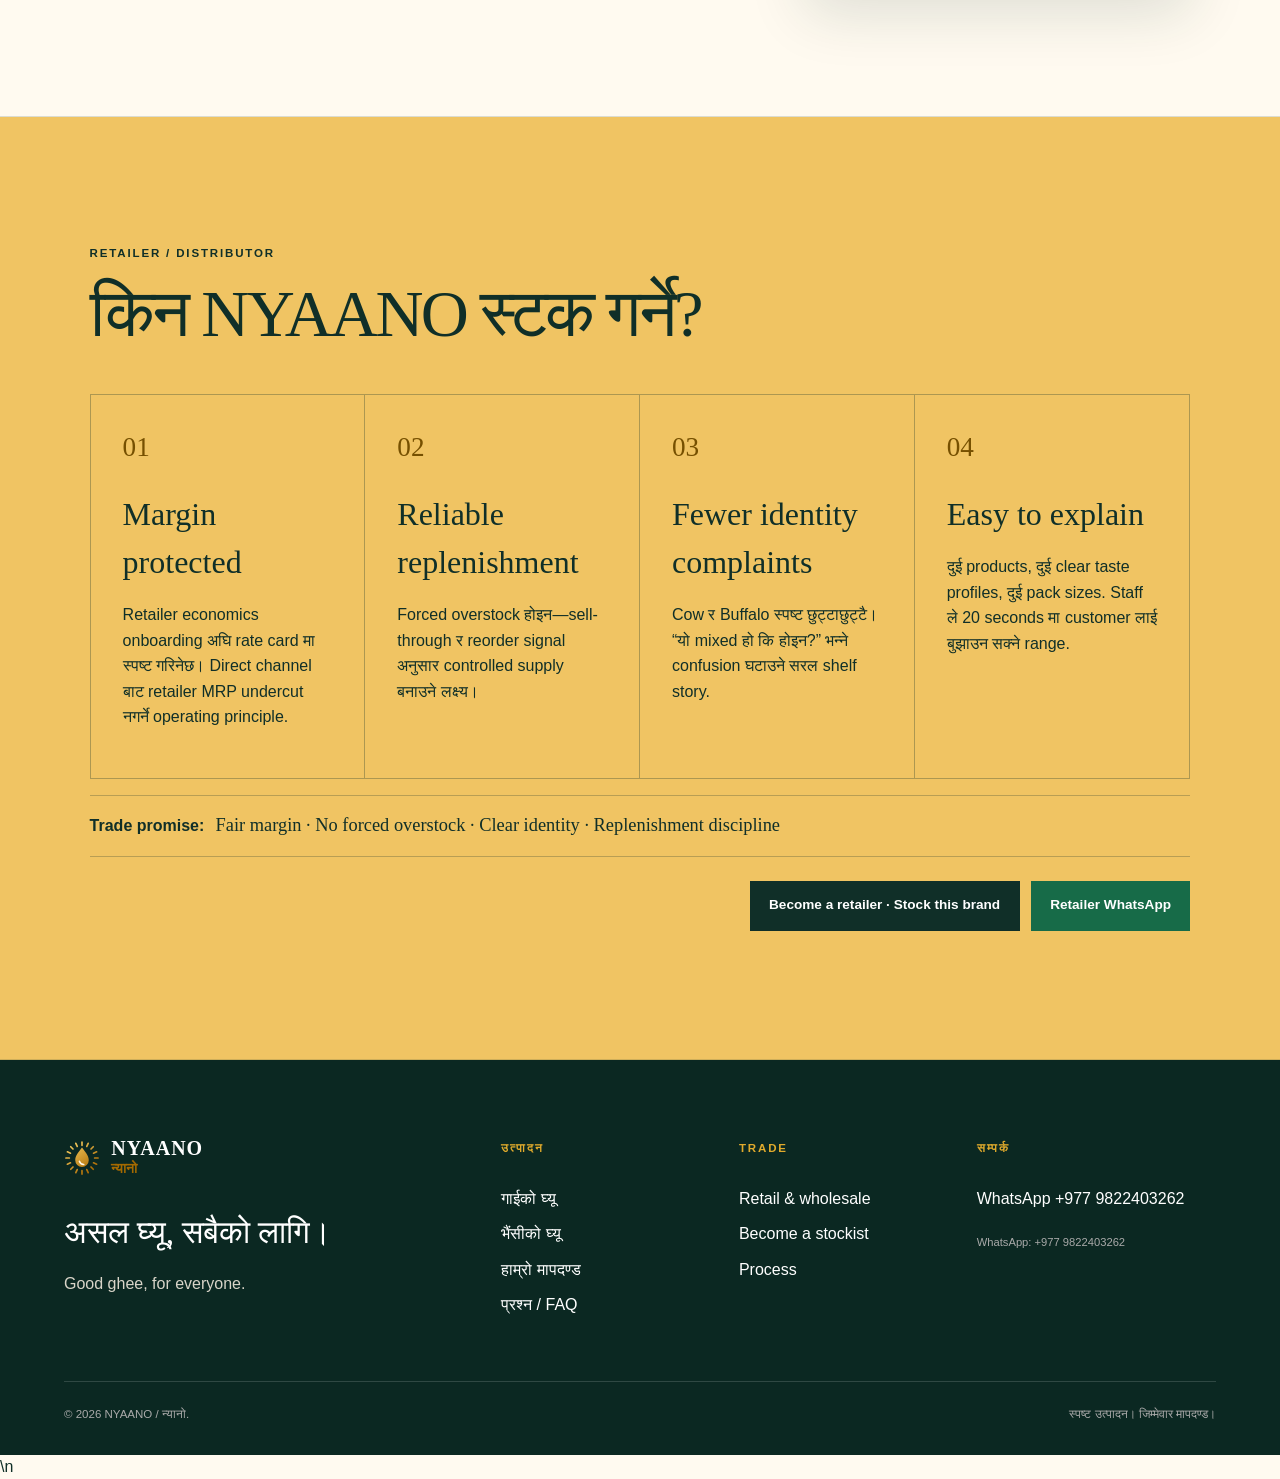
==== commit 1f8aa40a: "Recompose homepage around immersive product carousel" ====
--- a/index.html
+++ b/index.html
@@ -9,7 +9,7 @@
 <meta name="theme-color" content="#0f342a">
 <link rel="canonical" href="https://nyaano.vercel.app/">
 <link rel="icon" href="assets/favicon.svg" type="image/svg+xml">
-<link rel="stylesheet" href="assets/site.css">\n<link rel="stylesheet" href="assets/premium-home.css">
+<link rel="stylesheet" href="assets/site.css">\n<link rel="stylesheet" href="assets/cinema-home.css">
 <meta property="og:type" content="website"><meta property="og:site_name" content="NYAANO">
 <meta property="og:title" content="NYAANO न्यानो | गाईको घ्यू र भैंसीको घ्यू"><meta property="og:description" content="छुट्टाछुट्टै गाईको घ्यू र भैंसीको घ्यू। स्पष्ट पहिचान, 500 ml र 1 L प्याक र जिम्मेवार quality standard.">
 <meta property="og:image" content="https://nyaano.vercel.app/assets/home-hero-nyaano-ghee-v2.webp">
@@ -44,49 +44,41 @@
 </header>
 
 <main id="main">
-<section class="product-world world-cow" data-premium-hero data-world="cow">
-  <div class="world-word" data-world-word aria-hidden="true">COW</div>
-  <div class="world-grain" aria-hidden="true"></div>
-  <div class="world-shape shape-one" aria-hidden="true"></div>
-  <div class="world-shape shape-two" aria-hidden="true"></div>
-  <div class="world-copy">
-    <p class="world-kicker" data-world-kicker>NYAANO · गाईको घ्यू</p>
-    <h1><span data-premium-title>घरको स्वाद।</span><em data-world-em>न्यानो अनुभूति।</em></h1>
-    <p class="world-description" data-world-description>दैनिक नेपाली खानाका लागि छुट्टै पहिचान भएको Cow Ghee.</p>
-    <p class="world-profile" data-premium-en>Cow Ghee · familiar, lighter everyday profile</p>
-    <div class="world-controls" role="group" aria-label="Choose NYAANO product">
-      <button type="button" data-variant="cow" aria-pressed="true"><b>01</b><span>गाईको घ्यू<small>Cow Ghee</small></span></button>
-      <button type="button" data-variant="buffalo" aria-pressed="false"><b>02</b><span>भैंसीको घ्यू<small>Buffalo Ghee</small></span></button>
+<section class="cinema-hero" data-cinema-hero data-product="cow500" aria-roledescription="carousel" aria-label="NYAANO ghee collection">
+  <div class="cinema-bg-word" data-bg-word aria-hidden="true">COW</div>
+  <div class="cinema-pattern" aria-hidden="true"></div>
+  <div class="cinema-copy" aria-live="polite">
+    <p class="cinema-overline" data-overline>NYAANO · गाईको घ्यू · 500 ml</p>
+    <h1 data-title>घरको स्वाद,<br><em>स्पष्ट पहिचान।</em></h1>
+    <p class="cinema-description" data-description>दैनिक नेपाली खानाका लागि परिचित, हल्का profile भएको छुट्टै Cow Ghee.</p>
+    <a class="cinema-cta" data-product-link href="cow-ghee.html">उत्पादन हेर्नुहोस् <span>↗</span></a>
+  </div>
+  <div class="cinema-stage" aria-hidden="true">
+    <div class="cinema-sun"></div>
+    <div class="prop prop-back prop-spoon"><span></span></div>
+    <div class="prop prop-back prop-drop">घ्यू</div>
+    <img class="cinema-pack" data-pack src="assets/cow-ghee-500.webp" width="1200" height="1200" alt="">
+    <img class="cinema-animal" data-animal src="assets/cow-clear.svg" alt="">
+    <div class="prop prop-front prop-grain"><i></i><i></i><i></i><i></i><i></i></div>
+    <div class="prop prop-front prop-bowl"><span></span></div>
+    <div class="cinema-shadow"></div>
+  </div>
+  <aside class="cinema-context">
+    <span data-counter>01 / 04</span>
+    <p data-profile>हल्का · परिचित · दैनिक</p>
+    <a href="#standard">Our standard ↓</a>
+  </aside>
+  <div class="cinema-selector" role="group" aria-label="Choose product">
+    <button class="cinema-arrow" type="button" data-prev aria-label="Previous product">←</button>
+    <div class="cinema-options">
+      <button type="button" data-product-option="cow500" aria-current="true"><span>01</span><b>Cow</b><small>500 ml</small></button>
+      <button type="button" data-product-option="cow1000"><span>02</span><b>Cow</b><small>1 L</small></button>
+      <button type="button" data-product-option="buffalo500"><span>03</span><b>Buffalo</b><small>500 ml</small></button>
+      <button type="button" data-product-option="buffalo1000"><span>04</span><b>Buffalo</b><small>1 L</small></button>
     </div>
-    <div class="world-actions"><a class="btn btn-dark" data-world-link href="cow-ghee.html">यो उत्पादन हेर्नुहोस् →</a><a class="world-text-link" href="#where-to-buy">कहाँ पाइन्छ?</a></div>
-  </div>
-  <div class="world-stage">
-    <div class="world-halo" aria-hidden="true"></div>
-    <span class="world-note note-a" data-note-a>500 ml</span><span class="world-note note-b" data-note-b>BATCH CODED</span>
-    <img class="world-product" data-premium-product src="assets/cow-ghee-500.webp" width="1200" height="1200" alt="NYAANO Cow Ghee 500 ml" fetchpriority="high">
-    <div class="world-floor" aria-hidden="true"></div>
-  </div>
-  <div class="world-index"><span data-world-index>01</span><i></i><span>02</span></div>
-</section>
-<section class="heritage-strip" aria-label="NYAANO brand principles">
-  <div><strong>न्यानो भनेको घरको अनुभूति।</strong><span>Not manufactured nostalgia—familiar food, presented with modern accountability.</span></div>
-  <div><strong>स्पष्ट पहिचान</strong><span>गाई भने गाई। भैंसी भने भैंसी।</span></div>
-  <div><strong>जाँच्न मिल्ने कुरा</strong><span>Batch, quantity and seal before vague purity claims.</span></div>
-  <div><strong>दैनिक प्रयोग</strong><span>दाल–भातदेखि रोटी र मिठाईसम्म।</span></div>
-</section>
-
-<section class="answer-section section" aria-labelledby="five-answers">
-  <div class="section-kicker reveal">
-    <p class="eyebrow">पहिलो ३० सेकेन्डमै बुझिने गरी</p>
-    <h2 id="five-answers">किन्नेअघि जान्नुपर्ने ५ कुरा।<br><span lang="en-NP">Five answers before you buy.</span></h2>
-  </div>
-  <div class="answer-grid">
-    <article class="answer-card reveal"><span>01</span><h3>यो के हो?</h3><p class="ne-primary">NYAANO का दुई स्पष्ट उत्पादन हुन्: <strong>गाईको घ्यू</strong> र <strong>भैंसीको घ्यू</strong>। एउटै generic “dairy ghee” भनेर मिसाइएको पहिचान होइन।</p><p lang="en-NP">Two distinct products: Cow Ghee and Buffalo Ghee.</p></article>
-    <article class="answer-card reveal"><span>02</span><h3>कसका लागि?</h3><p class="ne-primary">दाल–भात, रोटी, हलुवा, मिठाई र दैनिक पकाइमा घ्यू प्रयोग गर्ने परिवारका लागि। विशेष “wellness” niche होइन—घरको नियमित प्रयोग मुख्य हो।</p><p lang="en-NP">Built primarily for everyday family cooking.</p></article>
-    <article class="answer-card reveal"><span>03</span><h3>किन NYAANO?</h3><p class="ne-primary">जनावरको स्रोत स्पष्ट, अलग product identity, batch accountability, declared net quantity र sealed pack लाई launch gate बनाइएको छ।</p><p lang="en-NP">Trust is tied to identifiable, checkable pack standards—not vague purity language.</p></article>
-    <article class="answer-card reveal"><span>04</span><h3>साइज र मूल्य?</h3><div class="size-row"><b>500 ml</b><b>1 L</b></div><p class="ne-primary"><strong>Target price positioning:</strong> उही size को राम्रो, भरोसायोग्य local ghee भन्दा करिब <strong>रु 100–150 माथि</strong> राख्ने लक्ष्य—packaging, traceability र accountability का लागि; luxury premium होइन। Final MRP unit economics पछि प्रकाशित हुन्छ।</p></article>
-    <article class="answer-card answer-buy reveal"><span>05</span><h3>कहाँ / कसरी किन्ने?</h3><p class="ne-primary">Confirmed retail locations यही साइटमा राखिन्छन्। अहिले availability थाहा पाउन WhatsApp गर्नुहोस्।</p><a class="text-link" href="#where-to-buy">Where to buy →</a><a class="text-link" data-wa-message="Namaste NYAANO, please tell me the nearest place where I can buy NYAANO ghee. My location is: " href="https://wa.me/9779822403262" target="_blank" rel="noopener">WhatsApp availability →</a></article>
-  </div>
+    <button class="cinema-arrow" type="button" data-next aria-label="Next product">→</button>
+  </div>
+  <p class="cinema-swipe">Swipe / arrows to explore</p>
 </section>
 
 <section class="products-section section" id="products">
@@ -265,5 +257,5 @@
   <div class="footer-bottom"><span>© 2026 NYAANO / न्यानो.</span><span>स्पष्ट उत्पादन। जिम्मेवार मापदण्ड।</span></div>
 </footer>
 <script src="assets/site.js" defer></script>
-<script src="assets/premium-home.js" defer></script>\n</body>
+<script src="assets/cinema-home.js" defer></script>\n</body>
 </html>
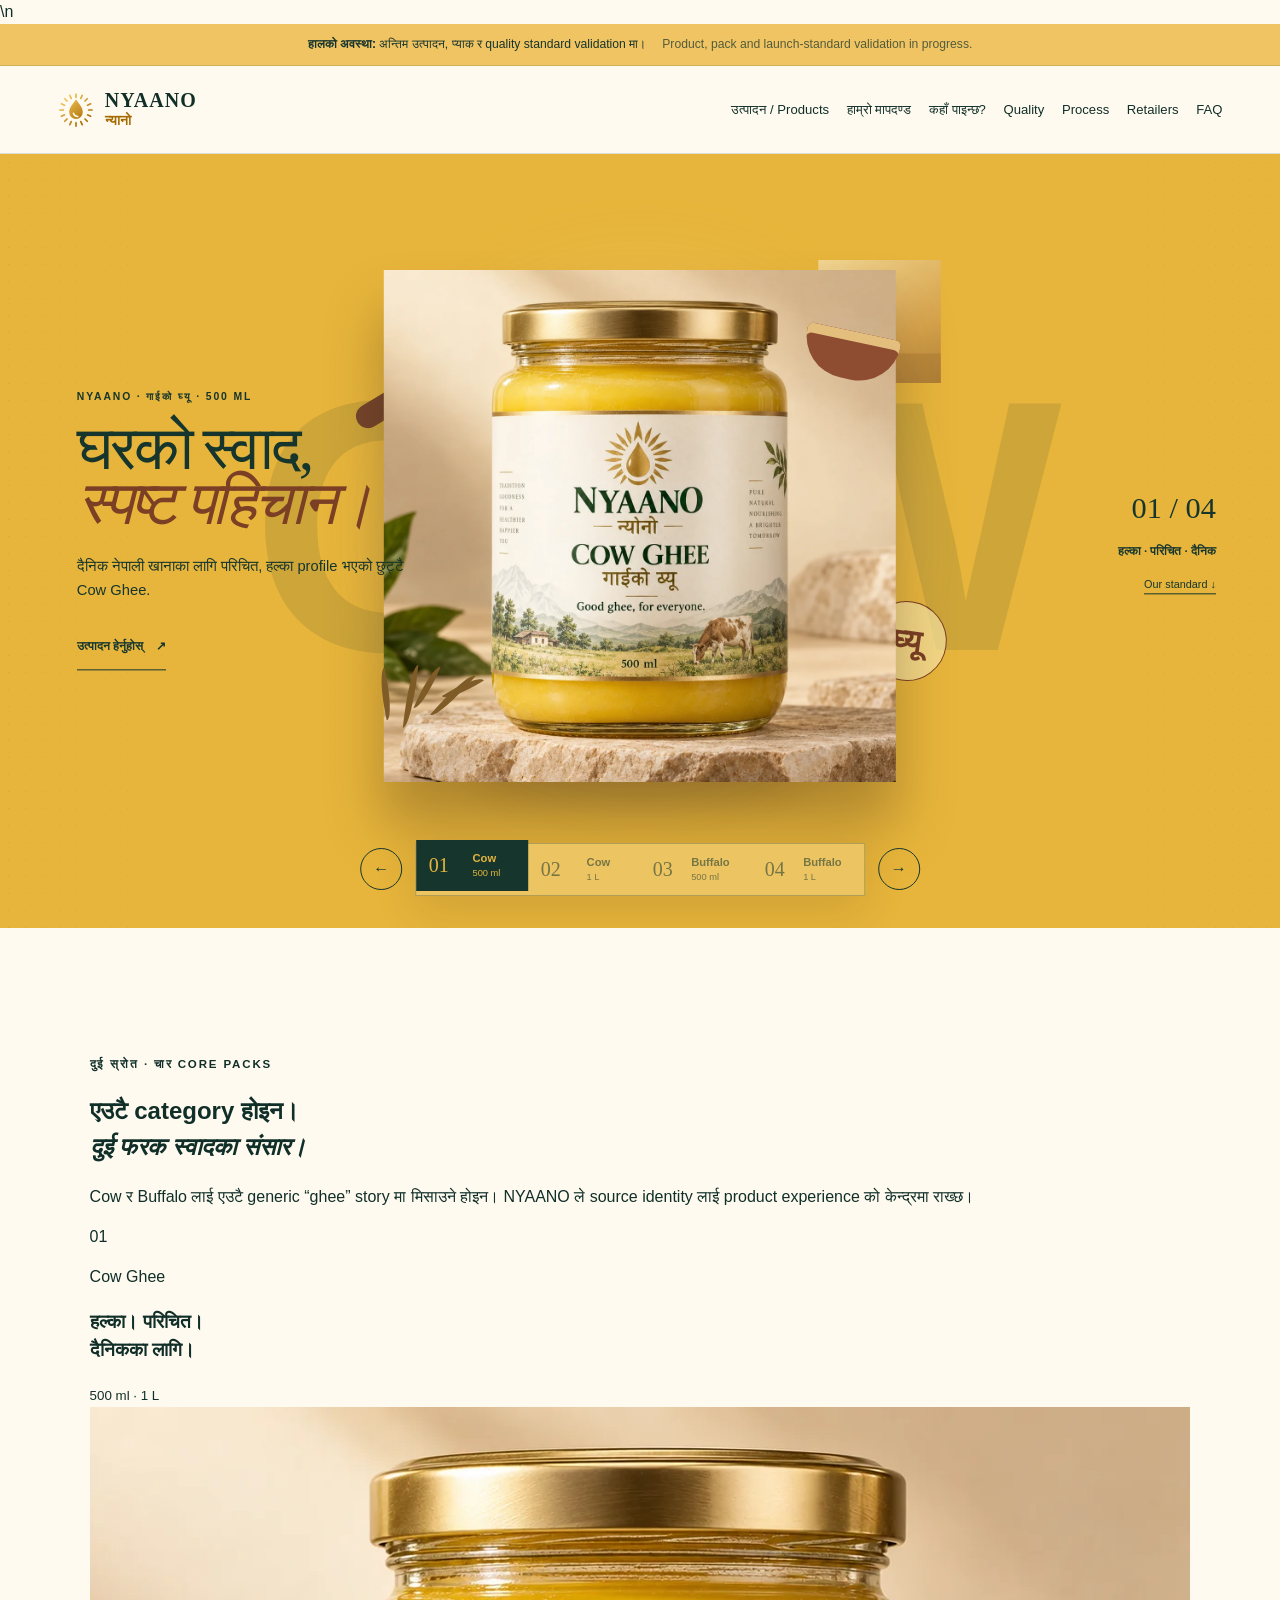
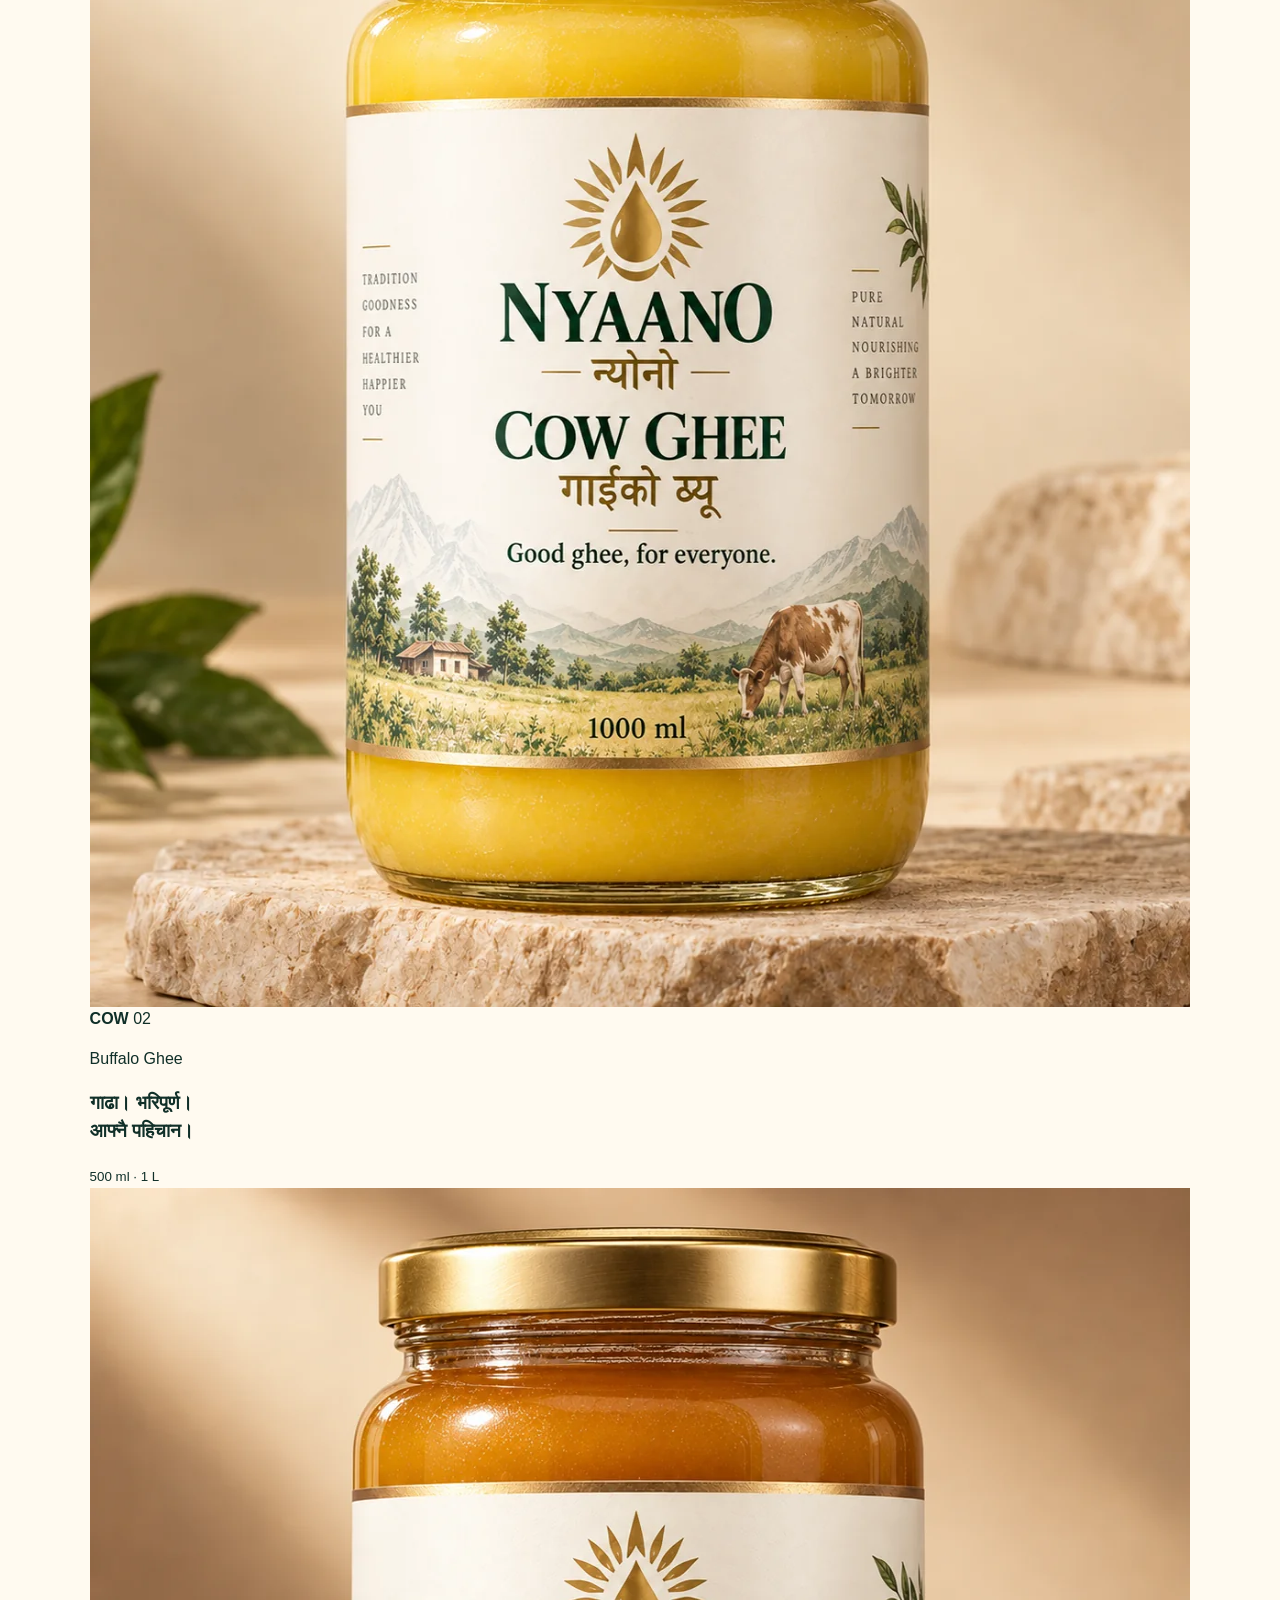
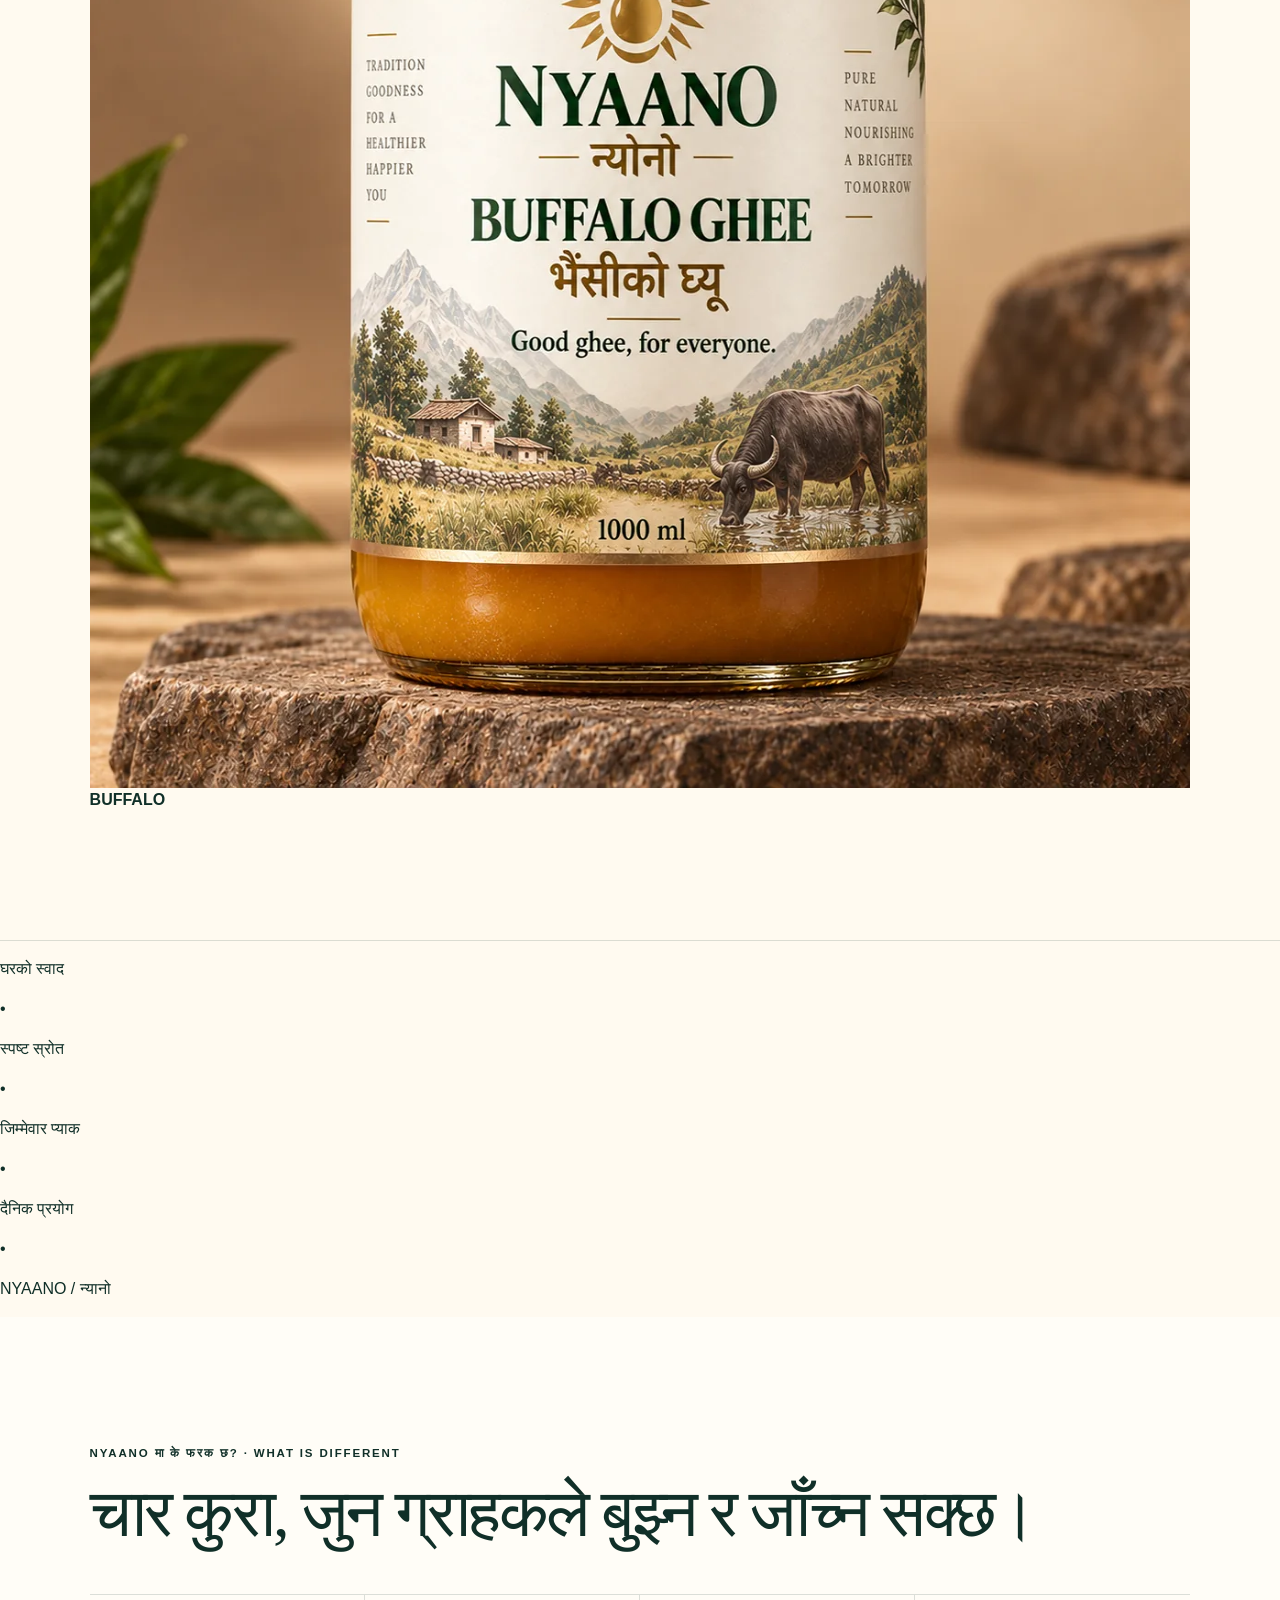
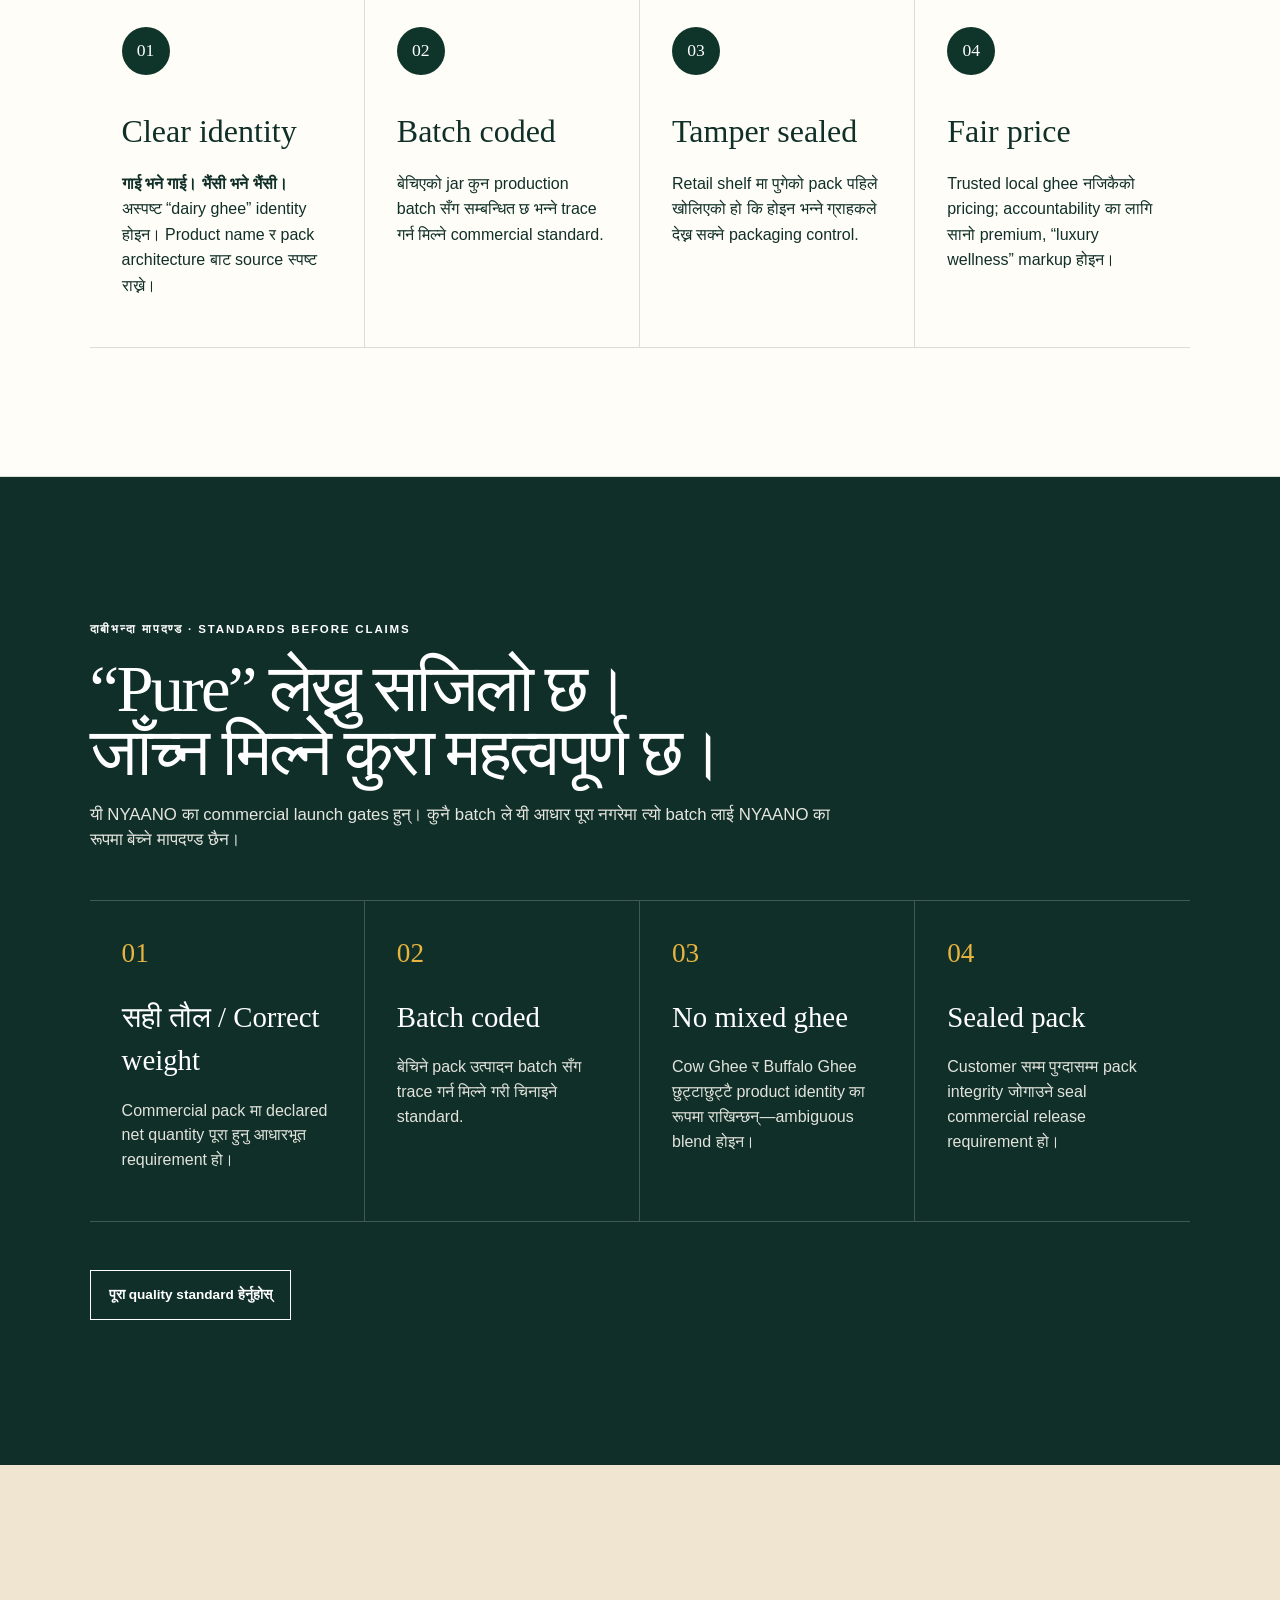
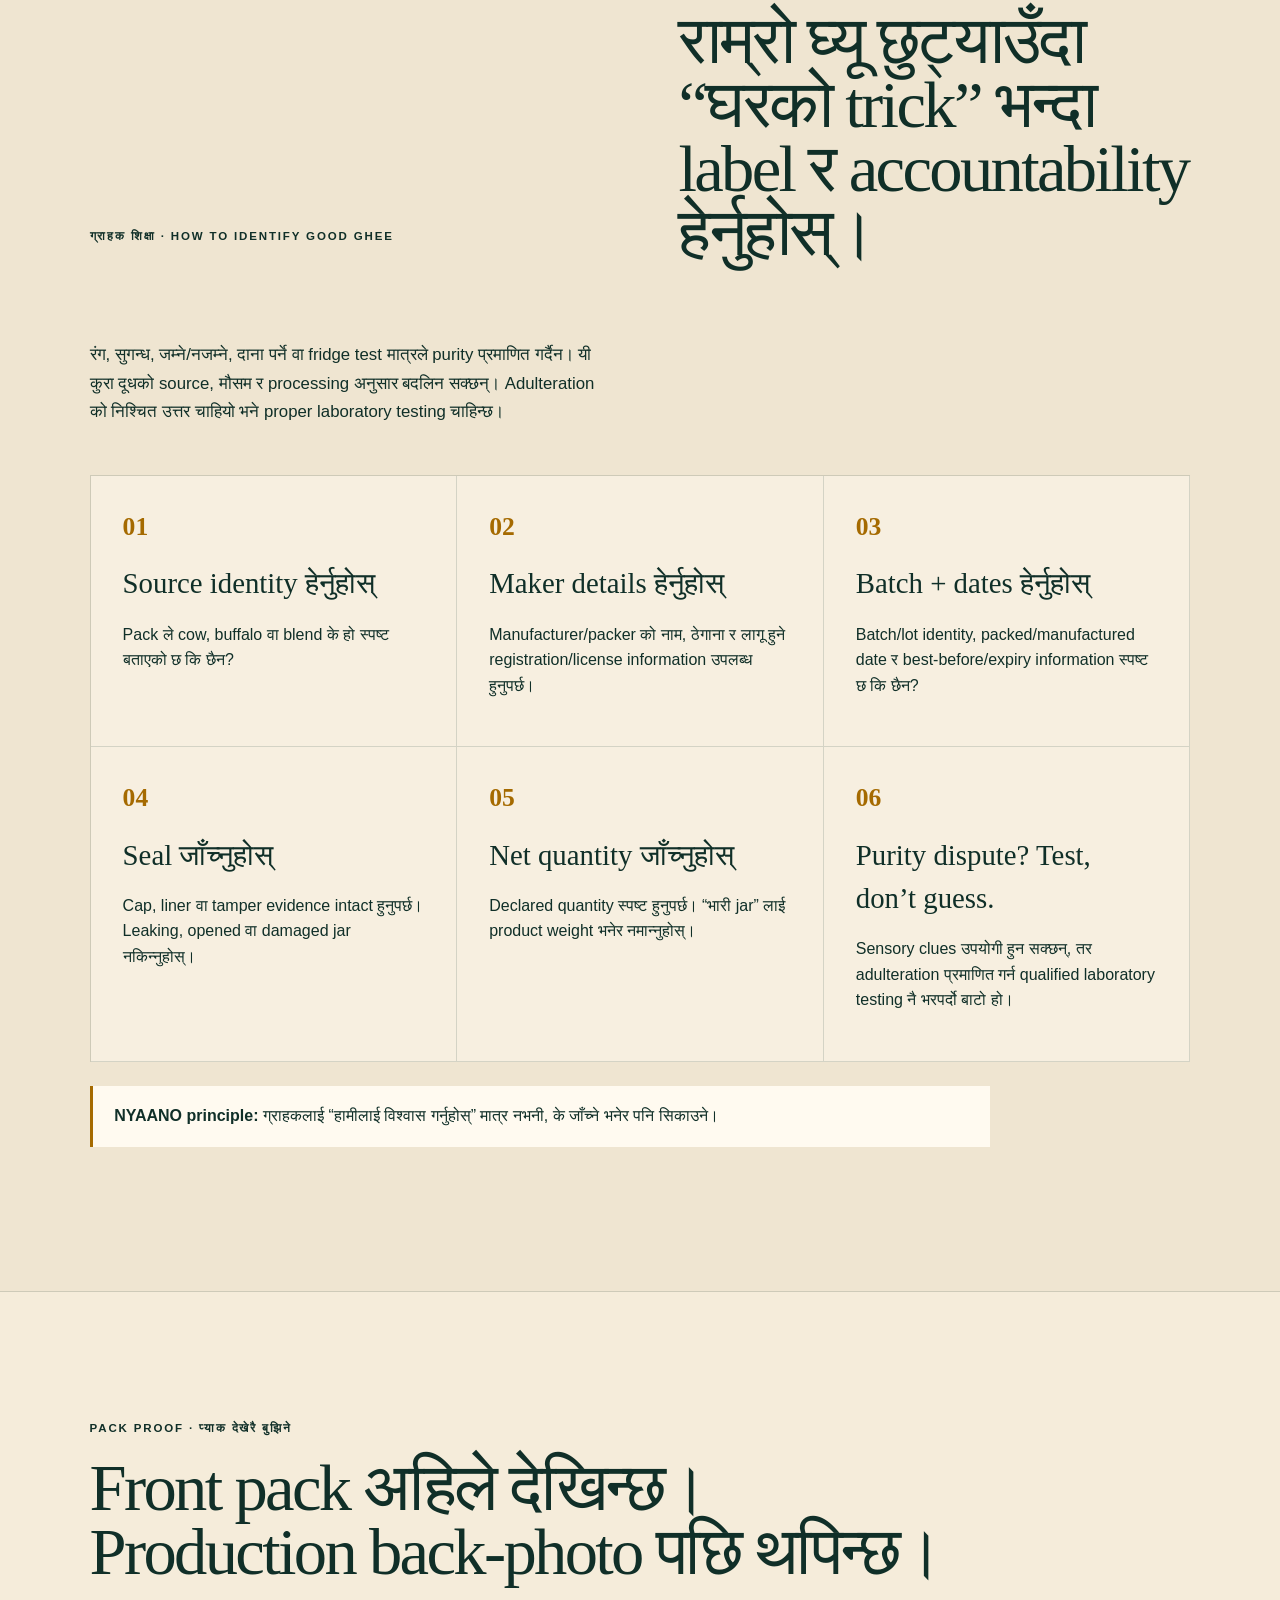
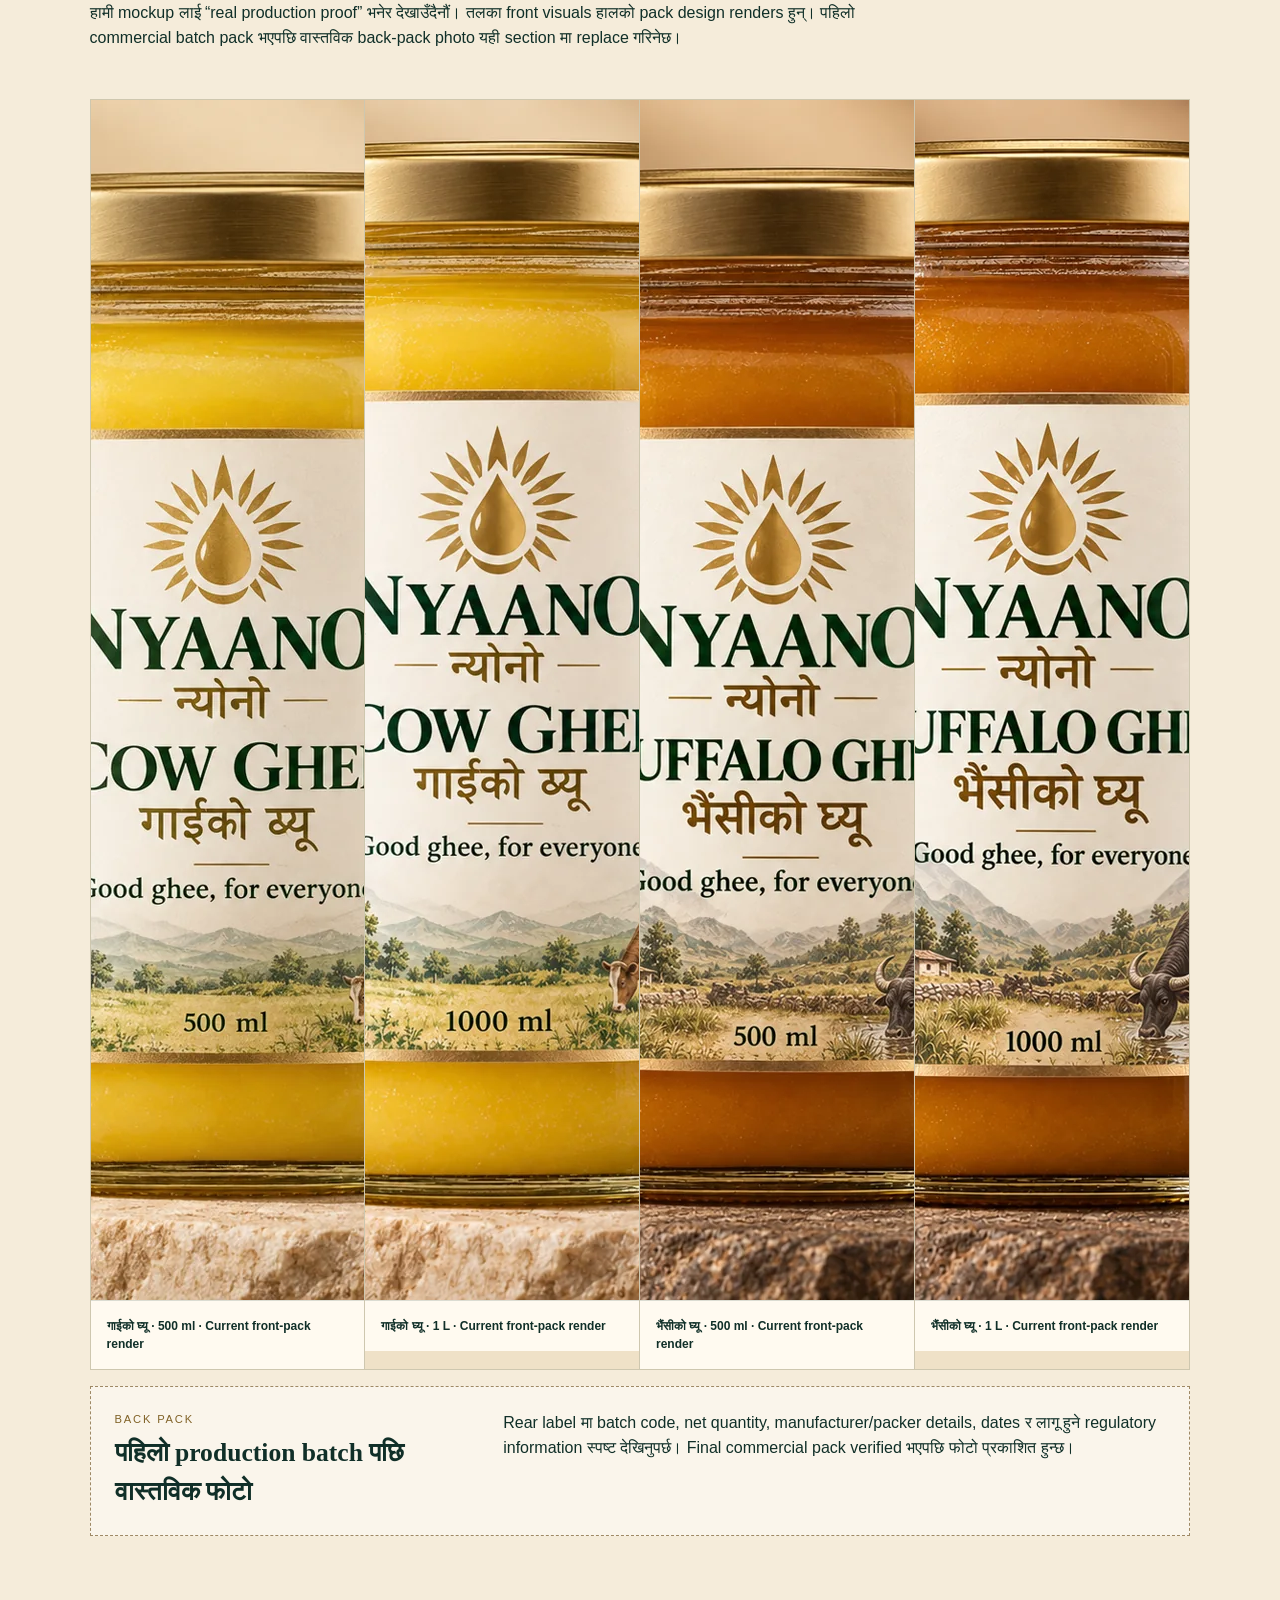
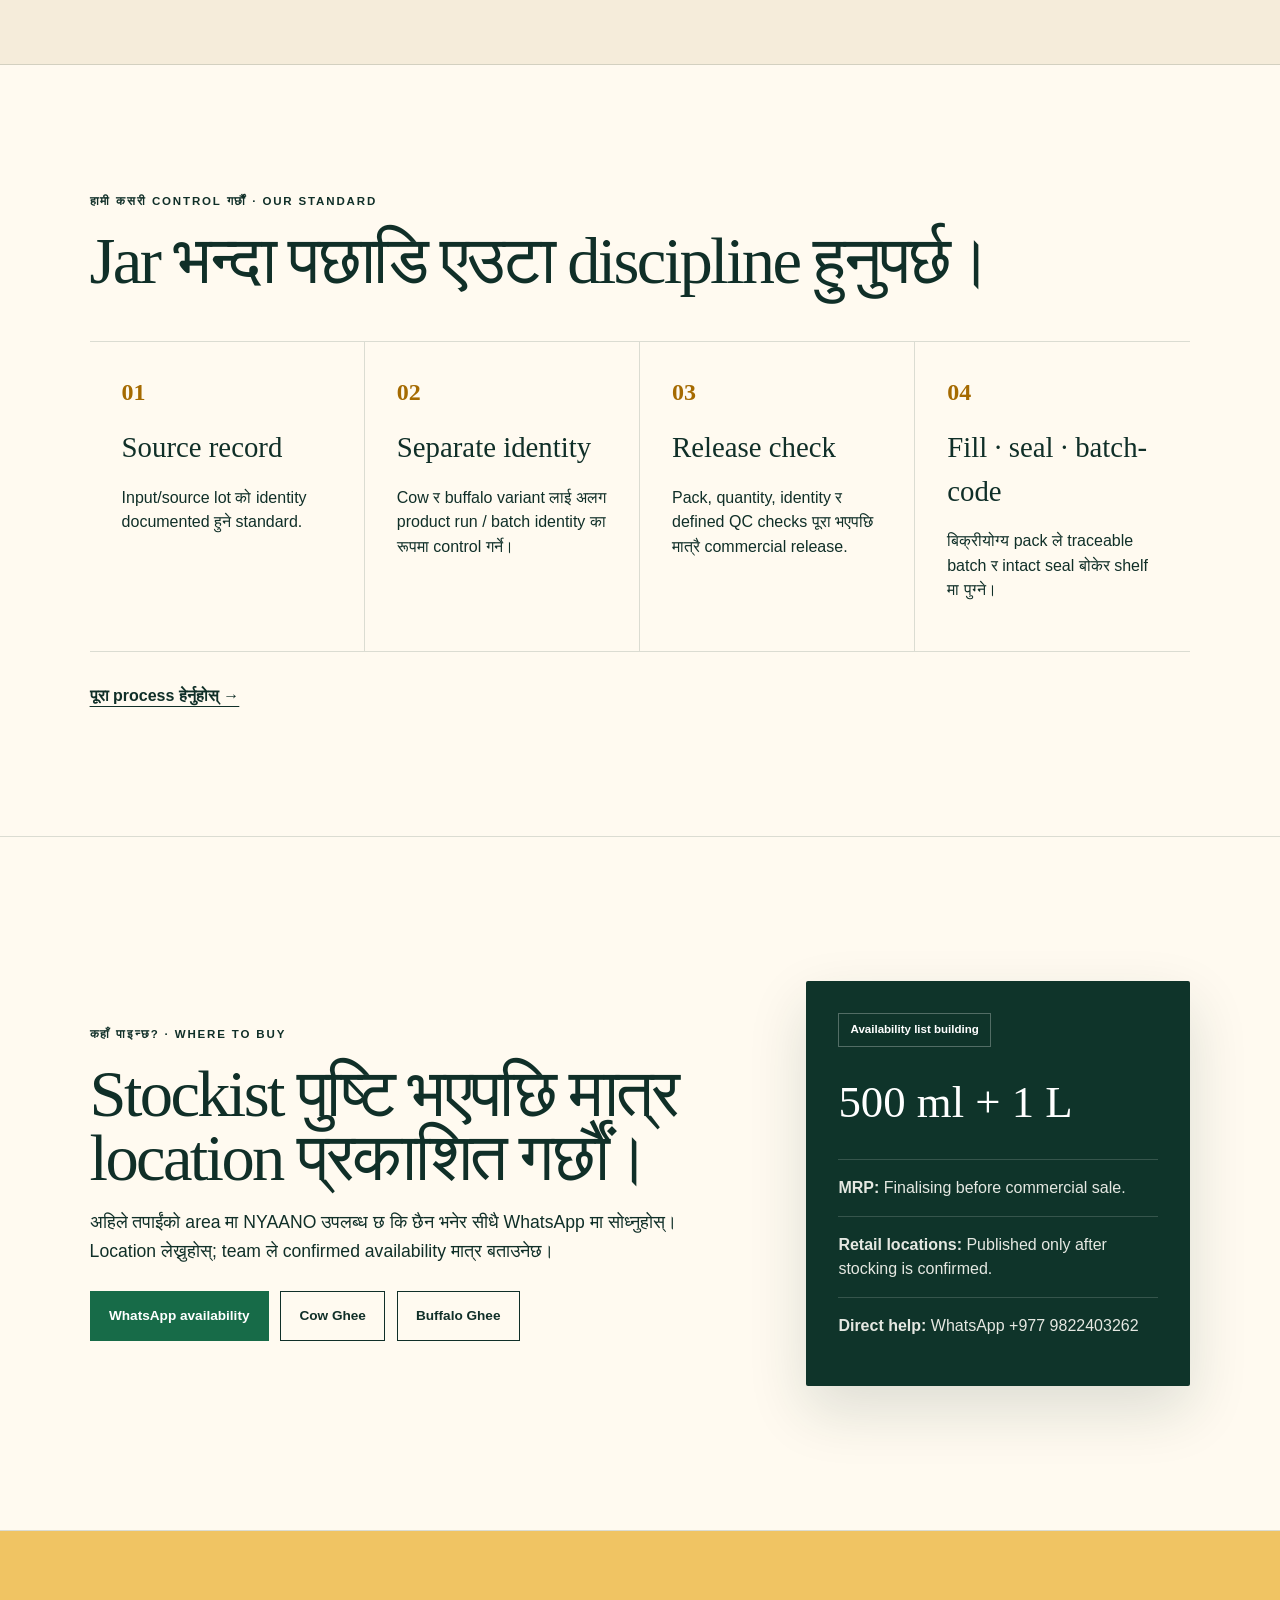
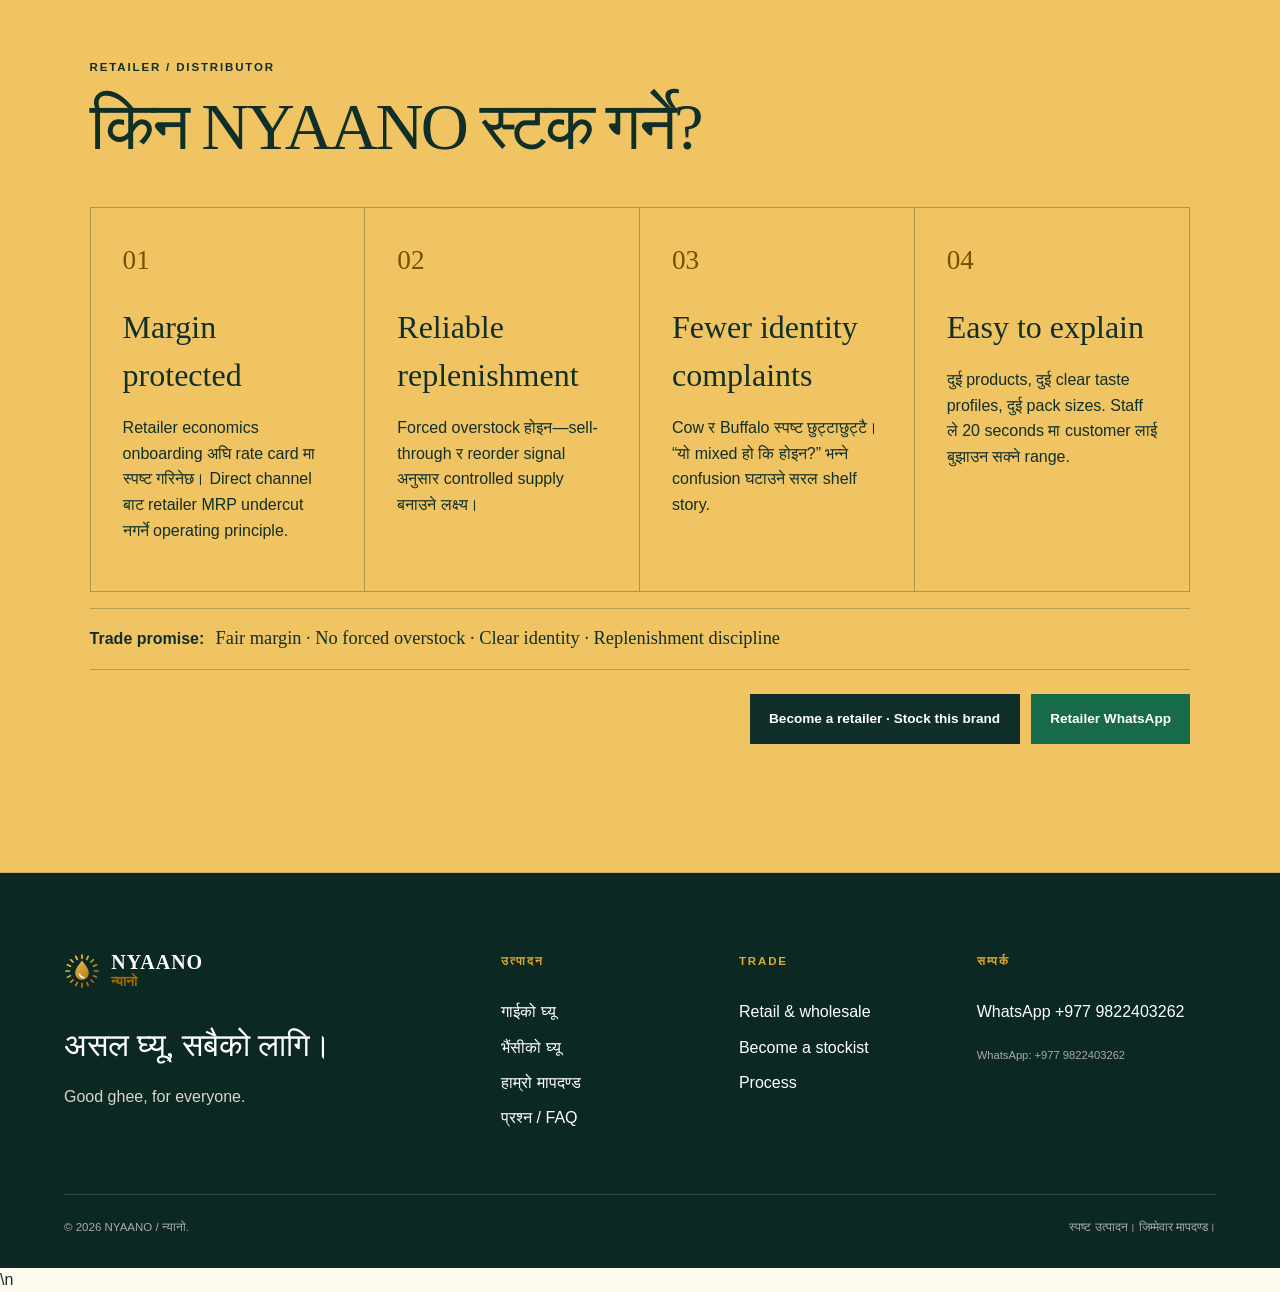
==== commit 79d733bd: "Replace card-like collection with editorial product storytelling" ====
--- a/index.html
+++ b/index.html
@@ -81,41 +81,16 @@
   <p class="cinema-swipe">Swipe / arrows to explore</p>
 </section>
 
-<section class="products-section section" id="products">
-  <div class="section-kicker reveal">
-    <p class="eyebrow">दुई उत्पादन · Two products</p>
-    <h2>तपाईंले कुन घ्यू किन्दै हुनुहुन्छ,<br>प्याकले नै स्पष्ट भन्छ।</h2>
-  </div>
-  <div class="product-choice-grid">
-    <article class="product-choice cow reveal">
-      <div>
-        <p class="eyebrow">NYAANO Cow Ghee</p>
-        <h3>गाईको घ्यू</h3>
-        <p>परिचित, हल्का र दैनिक पारिवारिक प्रयोगका लागि बनाइँदै गरेको छुट्टै cow-ghee product.</p>
-        <div class="pack-sizes"><span>500 ml</span><span>1 L</span></div>
-        <a href="cow-ghee.html">गाईको घ्यू हेर्नुहोस् →</a>
-      </div>
-      <img src="assets/cow-ghee-500.webp" width="1200" height="1200" alt="NYAANO Cow Ghee 500 ml front pack render" loading="lazy">
-    </article>
-    <article class="product-choice buffalo reveal">
-      <div>
-        <p class="eyebrow">NYAANO Buffalo Ghee</p>
-        <h3>भैंसीको घ्यू</h3>
-        <p>गाढा र full-bodied स्वाद मन पराउने परिवारका लागि छुट्टै buffalo-ghee product.</p>
-        <div class="pack-sizes"><span>500 ml</span><span>1 L</span></div>
-        <a href="buffalo-ghee.html">भैंसीको घ्यू हेर्नुहोस् →</a>
-      </div>
-      <img src="assets/buffalo-ghee-500.webp" width="1200" height="1200" alt="NYAANO Buffalo Ghee 500 ml front pack render" loading="lazy">
-    </article>
-  </div>
-  <div class="product-compare reveal" aria-label="Cow ghee and buffalo ghee comparison">
-    <div class="compare-label"><strong>छिटो तुलना</strong><span>Quick comparison</span></div>
-    <div><strong>गाईको घ्यू / Cow</strong><span>Lighter everyday profile</span><span class="compare-chip cow-chip">500 ml · 1 L</span></div>
-    <div><strong>भैंसीको घ्यू / Buffalo</strong><span>Richer, fuller profile</span><span class="compare-chip buffalo-chip">500 ml · 1 L</span></div>
-    <div><strong>Target pricing</strong><span>Comparable trusted local ghee + ~रु 100–150</span><small>Final MRP after unit economics validation.</small></div>
-  </div>
-</section>
-
+<section class="collection-story section" id="products">
+  <div class="collection-intro reveal"><p class="eyebrow">दुई स्रोत · चार core packs</p><h2>एउटै category होइन।<br><i>दुई फरक स्वादका संसार।</i></h2><p>Cow र Buffalo लाई एउटै generic “ghee” story मा मिसाउने होइन। NYAANO ले source identity लाई product experience को केन्द्रमा राख्छ।</p></div>
+  <div class="collection-scenes">
+    <a class="collection-panel cow-panel reveal" href="cow-ghee.html"><span class="collection-number">01</span><div><p>Cow Ghee</p><h3>हल्का। परिचित।<br>दैनिकका लागि।</h3><small>500 ml · 1 L</small></div><img src="assets/cow-ghee-1000.webp" width="1200" height="1200" alt="NYAANO Cow Ghee 1 L" loading="lazy"><b aria-hidden="true">COW</b></a>
+    <a class="collection-panel buffalo-panel reveal" href="buffalo-ghee.html"><span class="collection-number">02</span><div><p>Buffalo Ghee</p><h3>गाढा। भरिपूर्ण।<br>आफ्नै पहिचान।</h3><small>500 ml · 1 L</small></div><img src="assets/buffalo-ghee-1000.webp" width="1200" height="1200" alt="NYAANO Buffalo Ghee 1 L" loading="lazy"><b aria-hidden="true">BUFFALO</b></a>
+  </div>
+</section>
+<section class="story-ribbon">
+  <p>घरको स्वाद</p><span>•</span><p>स्पष्ट स्रोत</p><span>•</span><p>जिम्मेवार प्याक</p><span>•</span><p>दैनिक प्रयोग</p><span>•</span><p>NYAANO / न्यानो</p>
+</section>
 <section class="difference-section section" id="different">
   <div class="section-kicker reveal">
     <p class="eyebrow">NYAANO मा के फरक छ? · What is different</p>
--- a/assets/cinema-home.css
+++ b/assets/cinema-home.css
@@ -0,0 +1,21 @@
+/* NYAANO immersive FMCG homepage — reference-inspired, original art direction */
+:root{--scene-bg:#e7b53b;--scene-ink:#16362d;--scene-accent:#7a3f24;--scene-soft:#f7e6ad}
+body{overflow-x:hidden}.site-header{position:relative;z-index:80}.cinema-hero{--scene-bg:#e7b53b;--scene-ink:#16362d;--scene-accent:#7a3f24;--scene-soft:#f7e6ad;position:relative;height:calc(100svh - 126px);min-height:650px;max-height:980px;overflow:hidden;background:var(--scene-bg);color:var(--scene-ink);isolation:isolate;transition:background-color 850ms cubic-bezier(.22,.75,.18,1),color 600ms ease}
+.cinema-hero[data-product^="buffalo"]{--scene-bg:#9e4b38;--scene-ink:#fff5dd;--scene-accent:#f1bc67;--scene-soft:#c87856}.cinema-hero[data-product="cow1000"]{--scene-bg:#e6d95a;--scene-ink:#19382e;--scene-accent:#8a5122;--scene-soft:#fff0a1}.cinema-hero[data-product="buffalo1000"]{--scene-bg:#6f342b;--scene-ink:#fff3d9;--scene-accent:#e2a447;--scene-soft:#a95a40}
+.cinema-bg-word{position:absolute;z-index:0;left:50%;top:48%;translate:-50% -50%;font-family:Arial Black,Impact,sans-serif;font-size:clamp(12rem,28vw,31rem);font-weight:900;letter-spacing:-.09em;line-height:.72;color:color-mix(in srgb,var(--scene-ink) 12%,transparent);white-space:nowrap;text-transform:uppercase;pointer-events:none;transition:opacity 260ms,transform 750ms cubic-bezier(.2,.8,.2,1)}
+.cinema-pattern{position:absolute;inset:0;z-index:0;opacity:.09;background-image:radial-gradient(currentColor .8px,transparent .8px);background-size:17px 17px;mask-image:linear-gradient(90deg,#000,transparent 30%,transparent 70%,#000)}
+.cinema-copy{position:absolute;z-index:20;left:6vw;top:50%;translate:0 -54%;width:min(31vw,440px)}.cinema-overline{font-size:.65rem;font-weight:900;letter-spacing:.18em;text-transform:uppercase;margin:0 0 1rem}.cinema-copy h1{font-family:var(--serif);font-size:clamp(3rem,4.8vw,5.9rem);line-height:.9;letter-spacing:-.05em;font-weight:400;margin:0}.cinema-copy h1 em{font-style:italic;color:var(--scene-accent)}.cinema-description{font-size:.92rem;line-height:1.65;max-width:360px;margin:1.4rem 0}.cinema-cta{display:inline-flex;gap:.8rem;align-items:center;padding:.8rem 0;border-bottom:1px solid currentColor;font-size:.78rem;font-weight:900}.cinema-cta span{transition:transform .25s}.cinema-cta:hover span{transform:translate(4px,-4px)}
+.cinema-stage{position:absolute;z-index:10;left:50%;top:48%;translate:-50% -50%;width:min(48vw,690px);height:min(72vh,700px);display:grid;place-items:center;pointer-events:none}.cinema-sun{position:absolute;width:75%;aspect-ratio:1;border-radius:50%;background:var(--scene-soft);opacity:.62;filter:blur(.2px);box-shadow:0 0 100px color-mix(in srgb,var(--scene-soft) 45%,transparent);transition:background .8s,transform .8s}
+.cinema-pack{position:relative;z-index:5;width:min(40vw,570px);max-height:68vh;object-fit:contain;filter:drop-shadow(0 42px 28px rgba(47,25,13,.3));animation:packFloat 5.2s ease-in-out infinite;transition:opacity 250ms,transform 720ms cubic-bezier(.18,.9,.22,1),filter .7s}.cinema-animal{position:absolute;z-index:3;right:1%;top:9%;width:24%;max-height:190px;opacity:.55;mix-blend-mode:multiply;transition:opacity 250ms,transform 720ms}.cinema-hero[data-product^="buffalo"] .cinema-animal{filter:brightness(0) invert(1);mix-blend-mode:soft-light;opacity:.45}
+.cinema-shadow{position:absolute;z-index:1;bottom:8%;width:55%;height:7%;border-radius:50%;background:rgba(47,25,13,.22);filter:blur(20px)}
+.prop{position:absolute;transition:opacity 230ms,transform 700ms cubic-bezier(.18,.9,.22,1)}.prop-back{z-index:2}.prop-front{z-index:8}.prop-spoon{left:2%;top:25%;width:180px;height:24px;background:#75452b;border-radius:50px;transform:rotate(-31deg);box-shadow:inset -30px 0 rgba(255,255,255,.15)}.prop-spoon:after{content:"";position:absolute;right:-45px;top:-24px;width:75px;height:72px;border-radius:50%;background:#75452b}.prop-drop{right:0;bottom:26%;font-family:var(--serif);font-size:2rem;font-weight:700;rotate:8deg;color:var(--scene-accent);border:1px solid currentColor;border-radius:50%;width:80px;height:80px;display:grid;place-items:center;background:color-mix(in srgb,var(--scene-soft) 65%,transparent)}.prop-grain{left:8%;bottom:19%;display:flex;gap:5px;rotate:-12deg}.prop-grain i{display:block;width:9px;height:52px;border-radius:100% 0;background:#7f5c27;transform-origin:bottom}.prop-grain i:nth-child(2){rotate:18deg;height:64px}.prop-grain i:nth-child(3){rotate:35deg;height:48px}.prop-grain i:nth-child(4){rotate:53deg;height:59px}.prop-grain i:nth-child(5){rotate:70deg;height:44px}.prop-bowl{right:8%;top:20%;width:95px;height:48px;border-radius:8px 8px 55px 55px;background:#8e4c31;rotate:12deg;box-shadow:inset 0 10px rgba(255,228,151,.75)}
+.cinema-context{position:absolute;z-index:20;right:5vw;top:50%;translate:0 -50%;width:145px;text-align:right}.cinema-context>span{font-family:var(--serif);font-size:1.9rem}.cinema-context p{font-size:.72rem;font-weight:800;line-height:1.45}.cinema-context a{font-size:.68rem;text-decoration:underline;text-underline-offset:5px}
+.cinema-selector{position:absolute;z-index:30;left:50%;bottom:2rem;translate:-50% 0;display:flex;align-items:center;gap:.8rem}.cinema-options{display:flex;background:color-mix(in srgb,var(--scene-bg) 80%,white 20%);border:1px solid color-mix(in srgb,var(--scene-ink) 28%,transparent);box-shadow:0 15px 45px rgba(40,25,15,.12);transition:background .8s}.cinema-options button,.cinema-arrow{appearance:none;border:0;background:transparent;color:inherit;font:inherit;cursor:pointer}.cinema-options button{position:relative;display:grid;grid-template-columns:auto auto;column-gap:.55rem;align-items:center;min-width:112px;padding:.65rem .8rem;text-align:left;opacity:.55;transition:opacity .25s,background .25s,transform .25s}.cinema-options button:hover{opacity:.9}.cinema-options button[aria-current=true]{opacity:1;background:var(--scene-ink);color:var(--scene-bg);transform:translateY(-4px)}.cinema-options span{grid-row:1/3;font-family:var(--serif);font-size:1.25rem}.cinema-options b{font-size:.7rem}.cinema-options small{font-size:.58rem}.cinema-arrow{width:42px;height:42px;border:1px solid currentColor;border-radius:50%;font-size:1rem;transition:transform .2s,background .2s}.cinema-arrow:hover{transform:scale(1.08);background:color-mix(in srgb,var(--scene-ink) 10%,transparent)}.cinema-swipe{display:none}
+.cinema-hero.is-exiting .cinema-pack{opacity:0;transform:translateY(70px) rotate(8deg) scale(.72)}.cinema-hero.is-exiting .cinema-bg-word{opacity:0;transform:translateX(-40px) scale(1.08)}.cinema-hero.is-exiting .prop,.cinema-hero.is-exiting .cinema-animal{opacity:0;transform:translateY(-30px) scale(.75)}.cinema-hero.is-exiting .cinema-sun{transform:scale(.72)}
+@keyframes packFloat{0%,100%{translate:0 0;rotate:-1deg}50%{translate:0 -12px;rotate:1deg}}
+/* editorial continuation */
+.products-section{background:#f8f0df}.product-choice-grid{border:0;gap:1px;background:rgba(16,47,40,.2)}.product-choice{min-height:580px}.difference-section{padding-top:8rem;padding-bottom:8rem}.difference-grid{border-left:0;border-right:0}.proof-section{padding-top:9rem;padding-bottom:9rem}.ghee-guide{padding-top:9rem;padding-bottom:9rem}.pack-proof{padding-top:8rem}.availability{padding-top:9rem;padding-bottom:9rem}
+@media(max-width:1024px){.cinema-hero{height:auto;min-height:900px}.cinema-copy{left:7vw;top:10%;translate:0;width:45vw}.cinema-stage{top:56%;width:65vw;height:570px}.cinema-pack{width:min(56vw,540px)}.cinema-bg-word{top:57%;font-size:36vw}.cinema-context{right:5vw;top:20%;translate:0}.cinema-selector{bottom:2rem}.cinema-options button{min-width:95px}.prop-spoon{left:-3%}}
+@media(max-width:768px){.cinema-hero{min-height:880px}.cinema-copy{top:7%;left:6vw;width:88vw}.cinema-copy h1{font-size:clamp(3.4rem,12vw,5.2rem);max-width:650px}.cinema-description{max-width:520px}.cinema-context{display:none}.cinema-stage{top:56%;width:92vw;height:500px}.cinema-pack{width:min(72vw,500px)}.cinema-bg-word{top:57%;font-size:43vw}.cinema-animal{right:8%;width:20%}.prop-spoon{width:130px;left:4%}.cinema-options button{min-width:0;width:92px}.cinema-options button span{display:none}}
+@media(max-width:500px){.cinema-hero{min-height:800px;height:100svh;max-height:880px}.cinema-copy{top:5%;}.cinema-overline{font-size:.58rem}.cinema-copy h1{font-size:clamp(3rem,14vw,4.4rem)}.cinema-description{font-size:.82rem;line-height:1.5;margin:.9rem 0}.cinema-stage{top:55%;height:400px}.cinema-pack{width:min(88vw,410px);max-height:48vh}.cinema-bg-word{top:56%;font-size:48vw}.cinema-sun{width:82%}.cinema-animal{top:13%;right:4%;width:23%}.prop-spoon{width:105px;top:27%}.prop-spoon:after{width:58px;height:56px;right:-32px;top:-17px}.prop-drop{width:62px;height:62px;font-size:1.35rem;right:3%}.prop-bowl{width:70px;height:35px;right:6%}.cinema-selector{bottom:1.1rem;width:94%;justify-content:space-between;gap:.25rem}.cinema-options{flex:1;justify-content:center}.cinema-options button{width:auto;flex:1;padding:.55rem .35rem;text-align:center;display:block}.cinema-options button small{display:none}.cinema-options button[aria-current=true]{transform:translateY(-3px)}.cinema-arrow{width:36px;height:36px;flex:0 0 36px}.cinema-swipe{display:block;position:absolute;z-index:20;right:6vw;bottom:5.3rem;font-size:.55rem;font-weight:800;opacity:.6}.products-section,.difference-section,.proof-section,.ghee-guide,.pack-proof,.availability{padding-top:5rem;padding-bottom:5rem}}
+@media(prefers-reduced-motion:reduce){.cinema-hero,.cinema-bg-word,.cinema-pack,.cinema-animal,.cinema-sun,.prop,.cinema-options{transition:none!important}.cinema-pack{animation:none!important}}
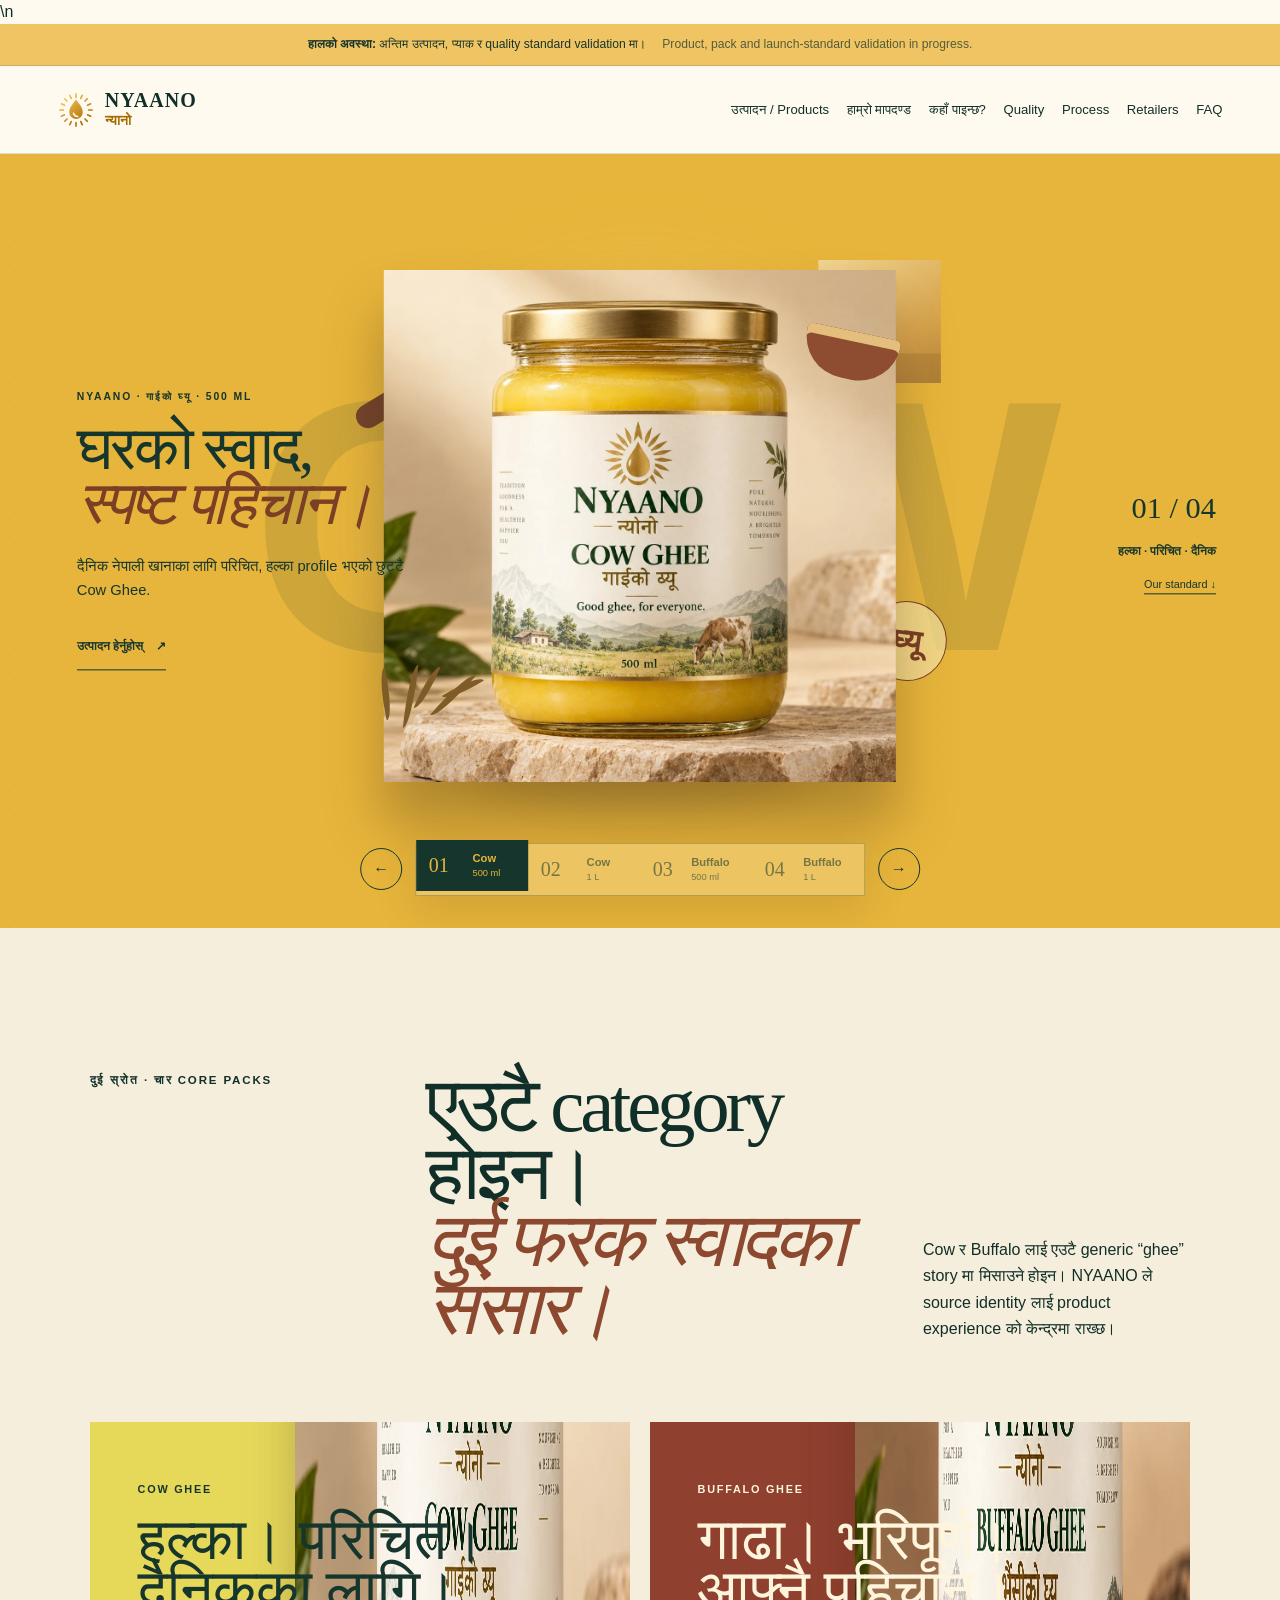
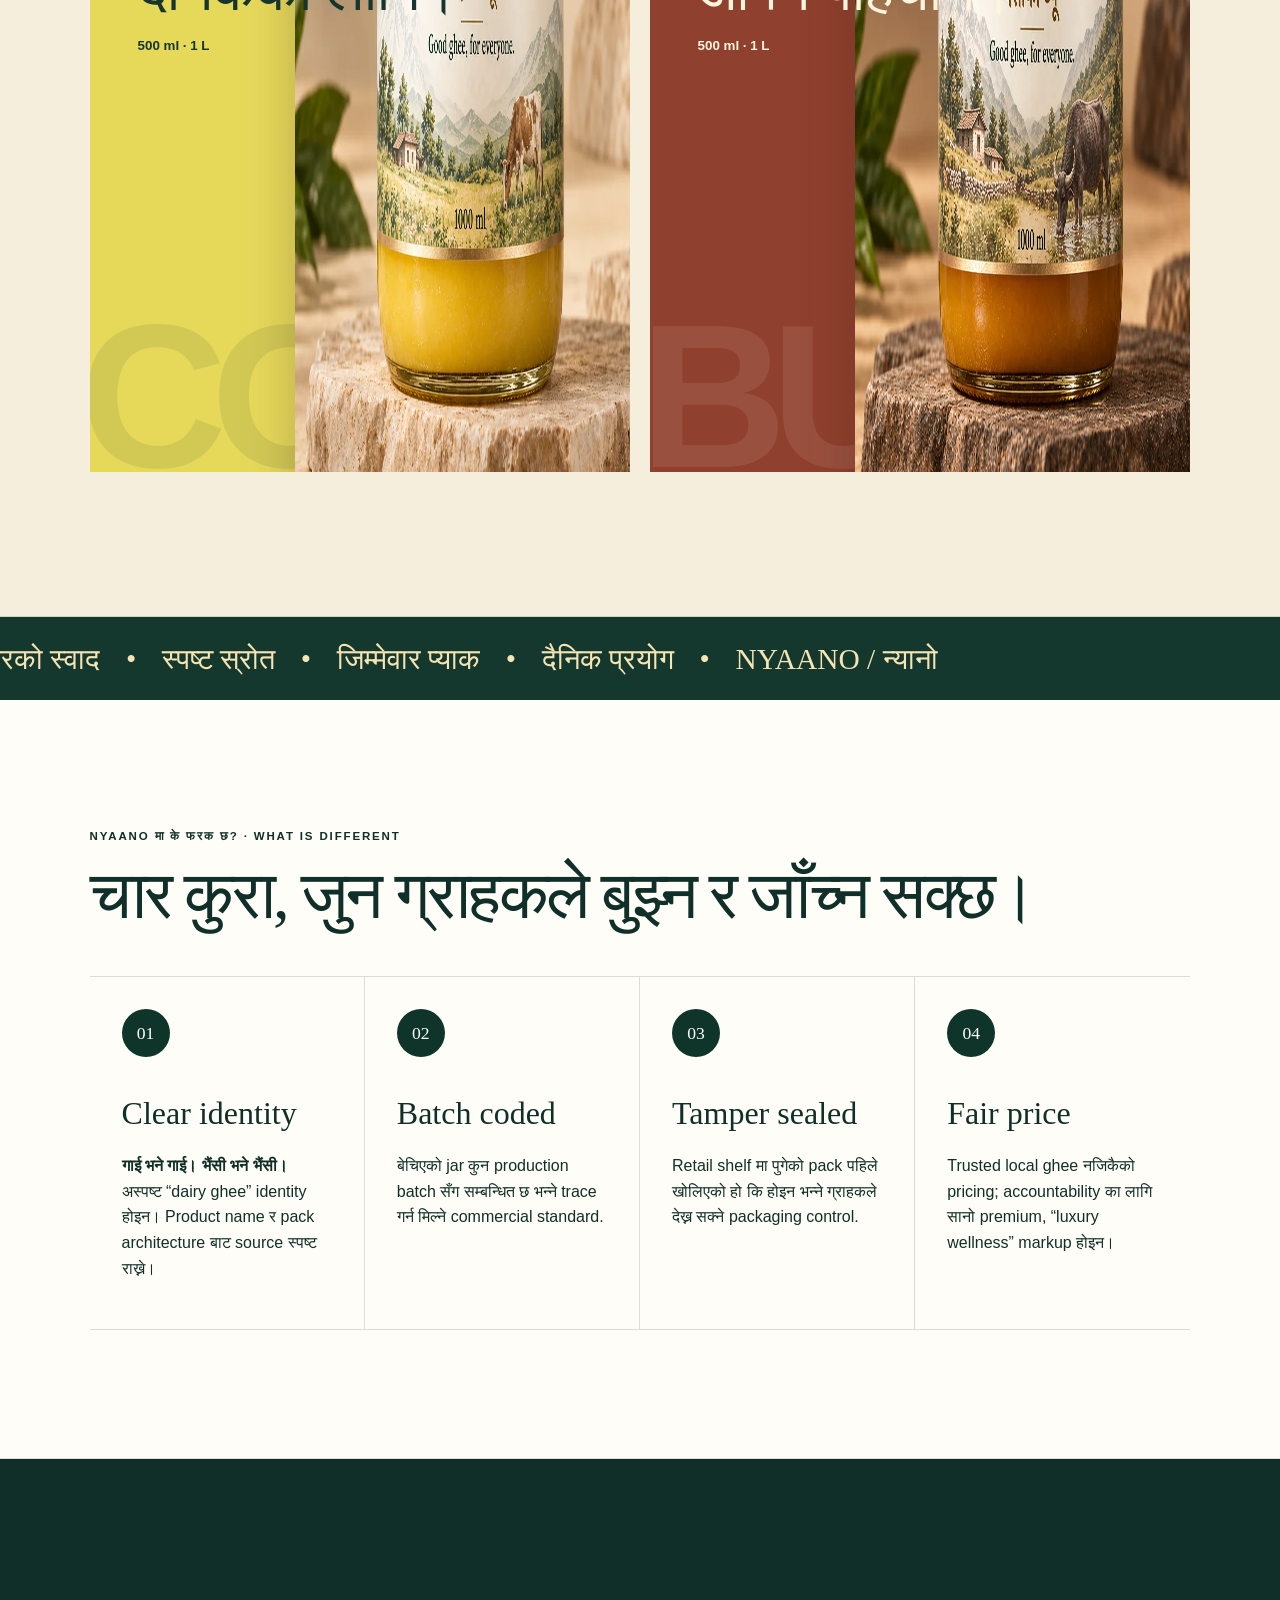
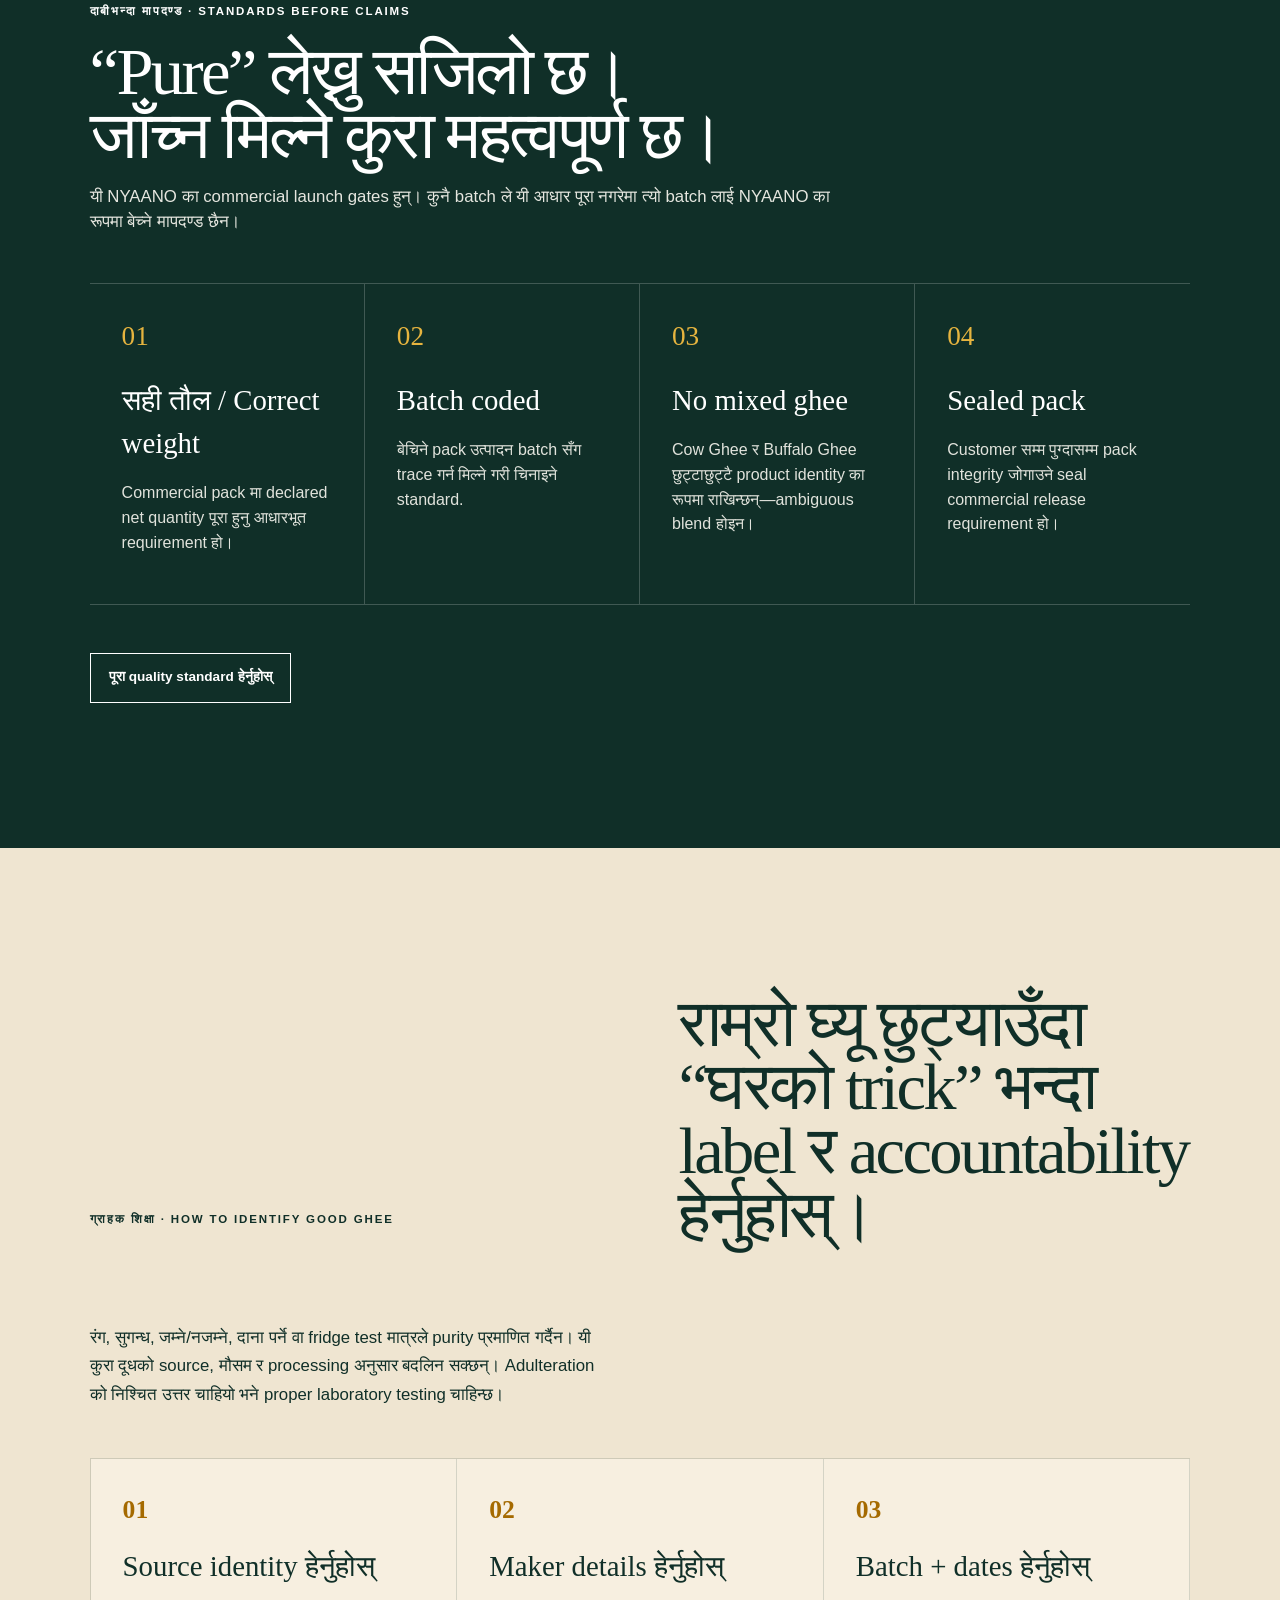
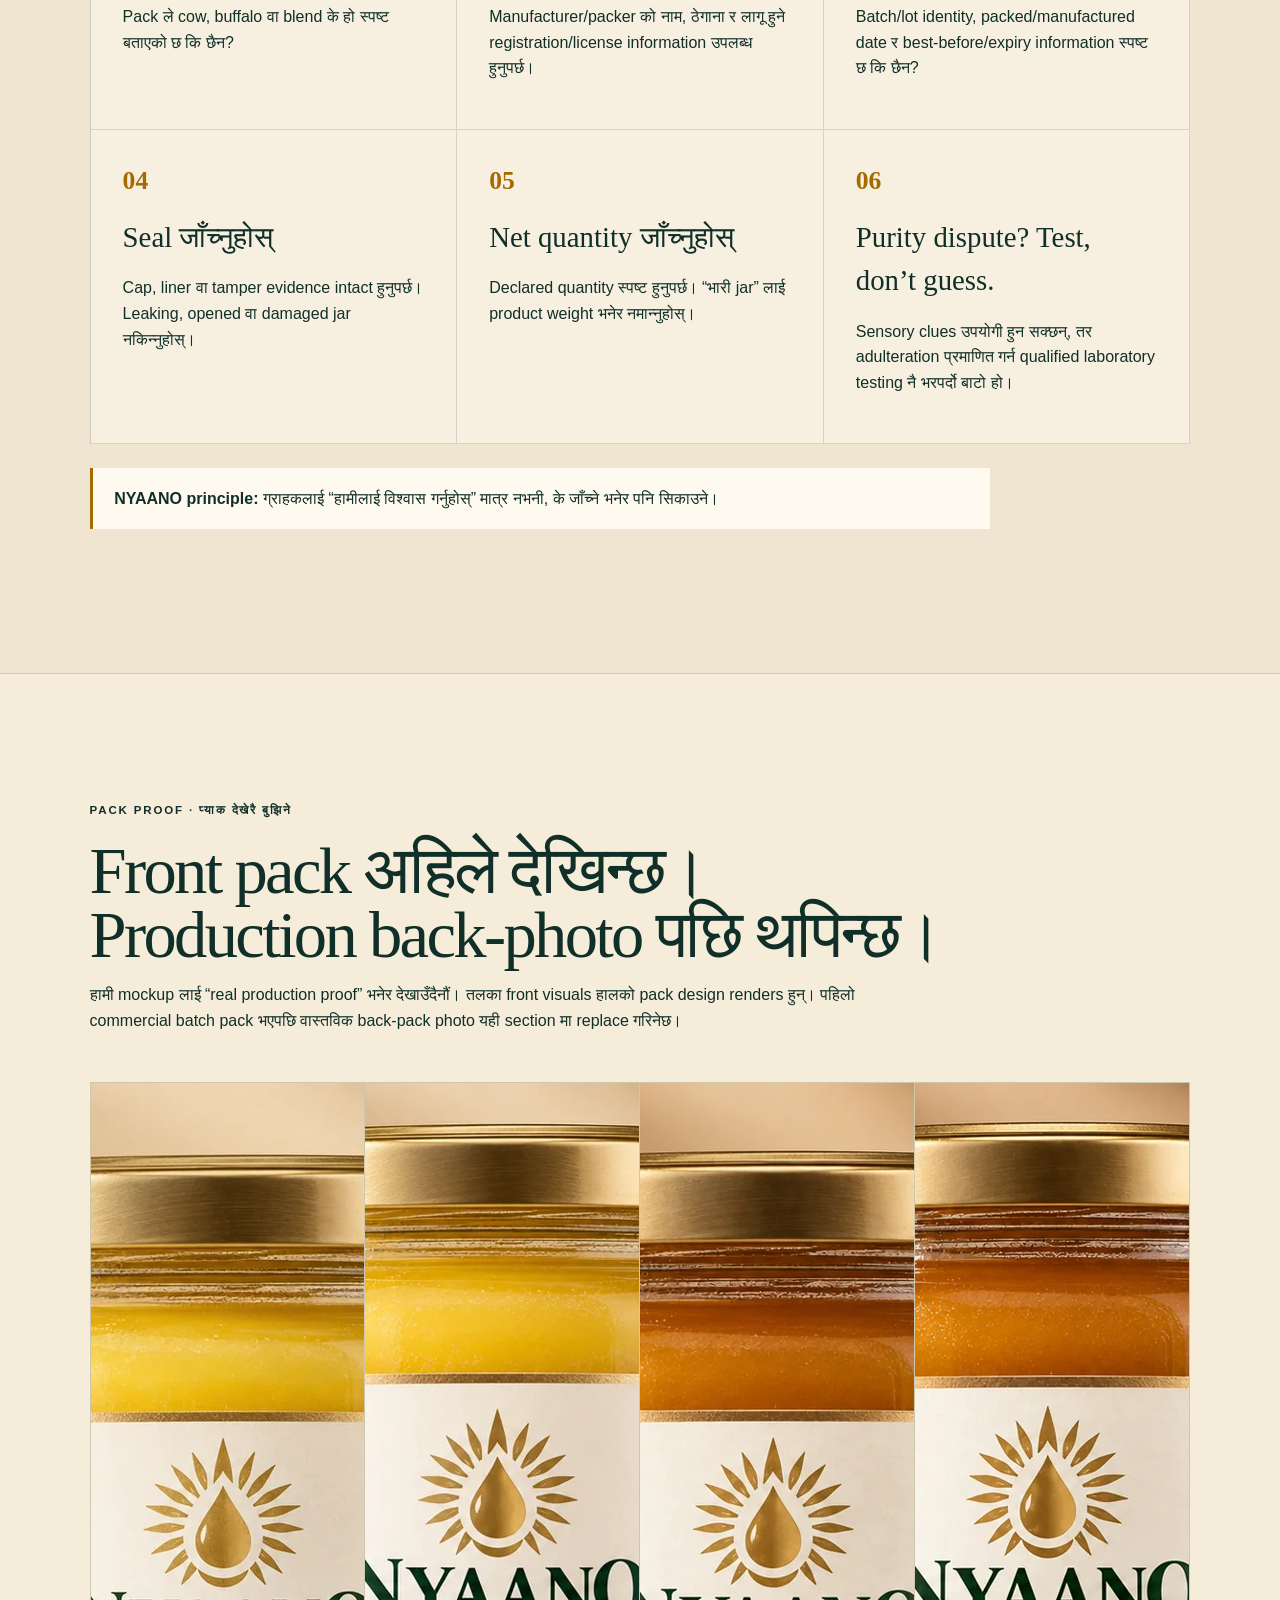
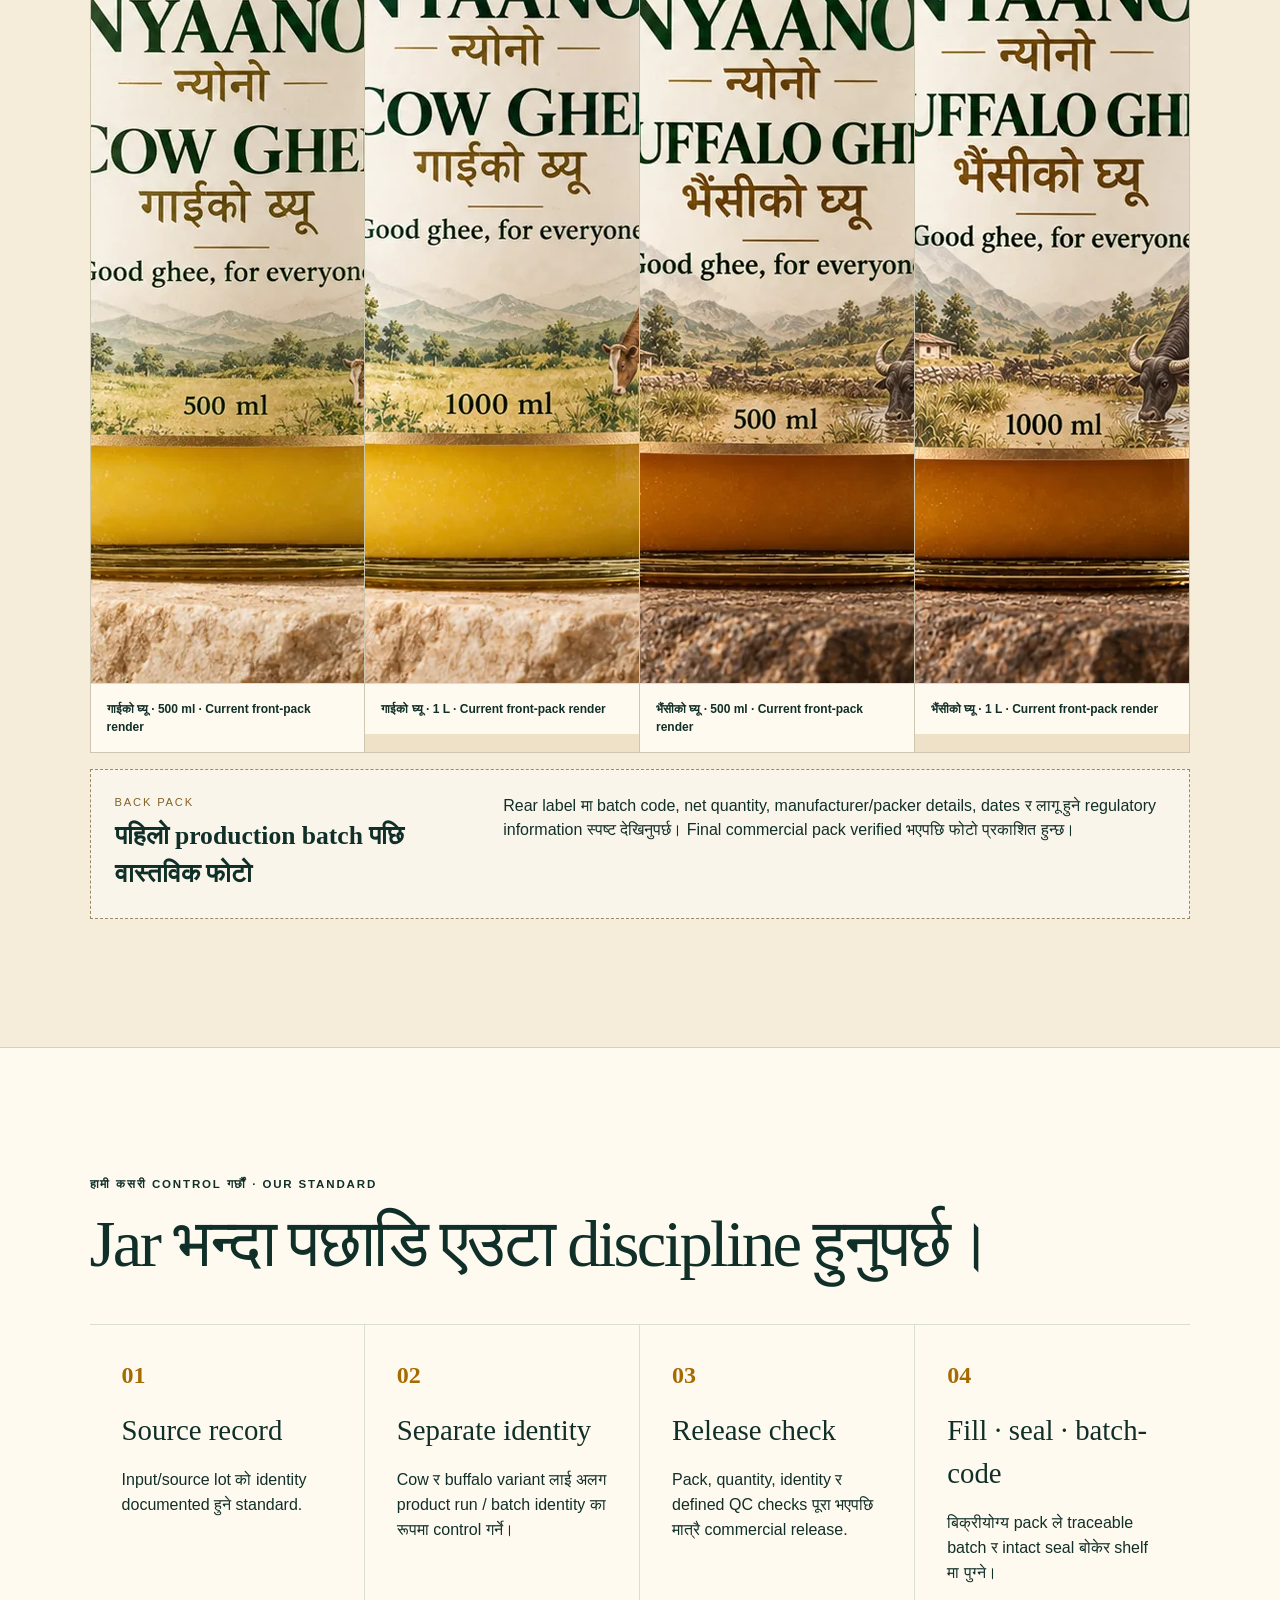
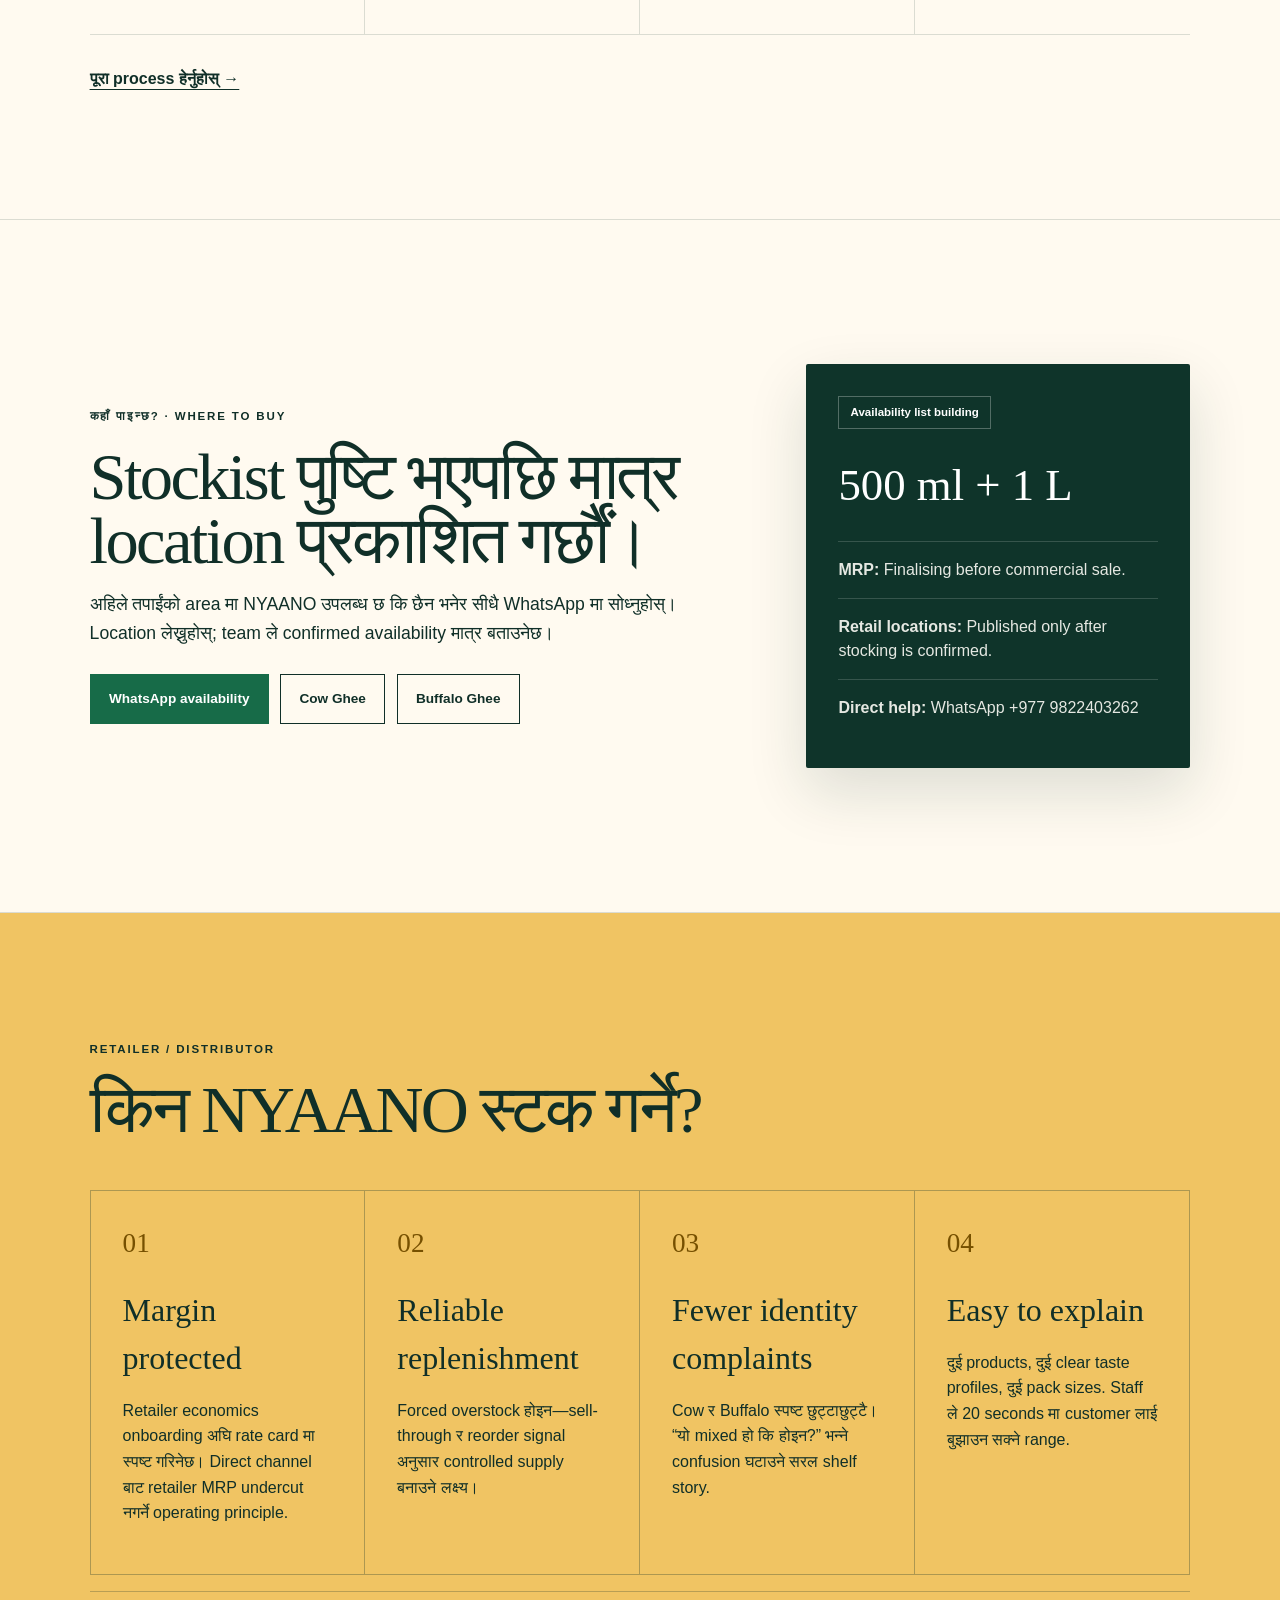
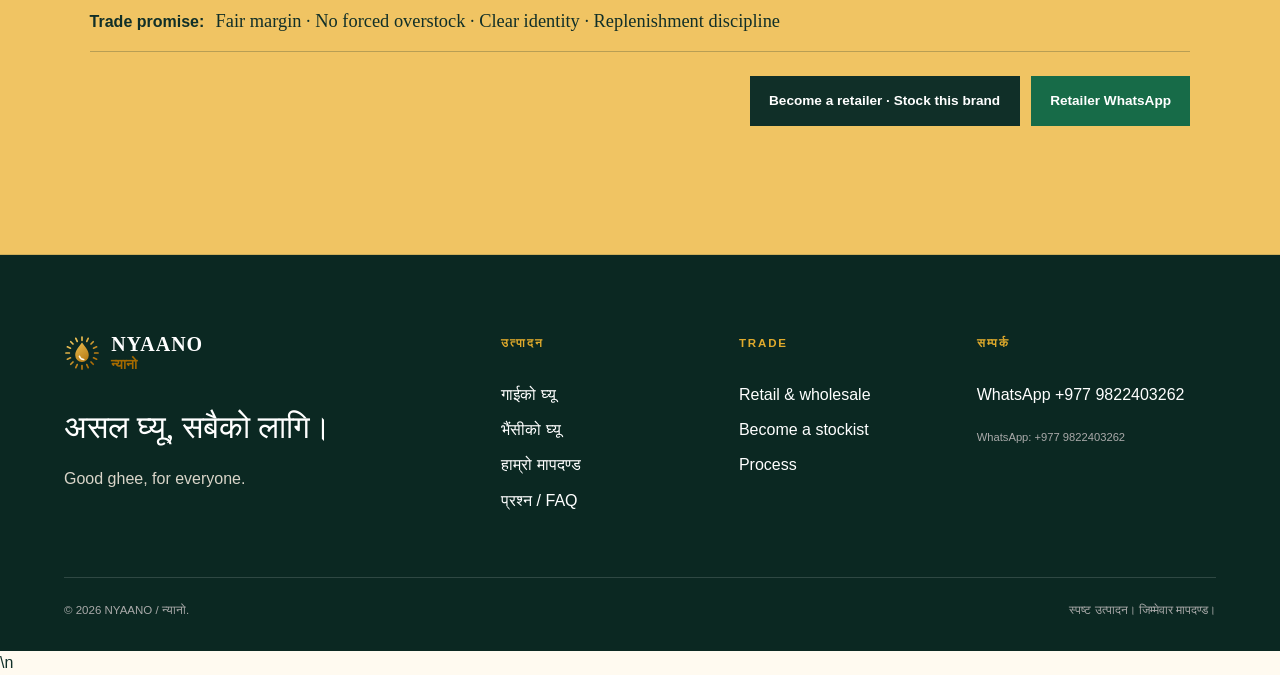
==== commit 6f818382: "Prioritize hero pack loading" ====
--- a/index.html
+++ b/index.html
@@ -57,7 +57,7 @@
     <div class="cinema-sun"></div>
     <div class="prop prop-back prop-spoon"><span></span></div>
     <div class="prop prop-back prop-drop">घ्यू</div>
-    <img class="cinema-pack" data-pack src="assets/cow-ghee-500.webp" width="1200" height="1200" alt="">
+    <img class="cinema-pack" data-pack src="assets/cow-ghee-500.webp" width="1200" height="1200" alt="" fetchpriority="high" decoding="async">
     <img class="cinema-animal" data-animal src="assets/cow-clear.svg" alt="">
     <div class="prop prop-front prop-grain"><i></i><i></i><i></i><i></i><i></i></div>
     <div class="prop prop-front prop-bowl"><span></span></div>
--- a/assets/cinema-home.css
+++ b/assets/cinema-home.css
@@ -19,3 +19,7 @@
 @media(max-width:768px){.cinema-hero{min-height:880px}.cinema-copy{top:7%;left:6vw;width:88vw}.cinema-copy h1{font-size:clamp(3.4rem,12vw,5.2rem);max-width:650px}.cinema-description{max-width:520px}.cinema-context{display:none}.cinema-stage{top:56%;width:92vw;height:500px}.cinema-pack{width:min(72vw,500px)}.cinema-bg-word{top:57%;font-size:43vw}.cinema-animal{right:8%;width:20%}.prop-spoon{width:130px;left:4%}.cinema-options button{min-width:0;width:92px}.cinema-options button span{display:none}}
 @media(max-width:500px){.cinema-hero{min-height:800px;height:100svh;max-height:880px}.cinema-copy{top:5%;}.cinema-overline{font-size:.58rem}.cinema-copy h1{font-size:clamp(3rem,14vw,4.4rem)}.cinema-description{font-size:.82rem;line-height:1.5;margin:.9rem 0}.cinema-stage{top:55%;height:400px}.cinema-pack{width:min(88vw,410px);max-height:48vh}.cinema-bg-word{top:56%;font-size:48vw}.cinema-sun{width:82%}.cinema-animal{top:13%;right:4%;width:23%}.prop-spoon{width:105px;top:27%}.prop-spoon:after{width:58px;height:56px;right:-32px;top:-17px}.prop-drop{width:62px;height:62px;font-size:1.35rem;right:3%}.prop-bowl{width:70px;height:35px;right:6%}.cinema-selector{bottom:1.1rem;width:94%;justify-content:space-between;gap:.25rem}.cinema-options{flex:1;justify-content:center}.cinema-options button{width:auto;flex:1;padding:.55rem .35rem;text-align:center;display:block}.cinema-options button small{display:none}.cinema-options button[aria-current=true]{transform:translateY(-3px)}.cinema-arrow{width:36px;height:36px;flex:0 0 36px}.cinema-swipe{display:block;position:absolute;z-index:20;right:6vw;bottom:5.3rem;font-size:.55rem;font-weight:800;opacity:.6}.products-section,.difference-section,.proof-section,.ghee-guide,.pack-proof,.availability{padding-top:5rem;padding-bottom:5rem}}
 @media(prefers-reduced-motion:reduce){.cinema-hero,.cinema-bg-word,.cinema-pack,.cinema-animal,.cinema-sun,.prop,.cinema-options{transition:none!important}.cinema-pack{animation:none!important}}
+
+.collection-story{background:#f6eedc;padding-top:9rem;padding-bottom:9rem}.collection-intro{display:grid;grid-template-columns:.8fr 1.25fr .75fr;gap:4vw;align-items:end;margin-bottom:5rem}.collection-intro .eyebrow{align-self:start}.collection-intro h2{font-family:var(--serif);font-size:clamp(3rem,6vw,7rem);font-weight:400;line-height:.88;letter-spacing:-.055em;margin:0}.collection-intro h2 i{font-weight:400;color:#8c492f}.collection-intro>p:last-child{line-height:1.65;margin:0}.collection-scenes{display:grid;grid-template-columns:1fr 1fr;gap:1.2rem}.collection-panel{position:relative;min-height:650px;overflow:hidden;padding:3rem;color:#16362d;display:flex;align-items:flex-start}.collection-panel>div{position:relative;z-index:3}.collection-panel p{font-size:.68rem;font-weight:900;letter-spacing:.16em;text-transform:uppercase}.collection-panel h3{font-family:var(--serif);font-size:clamp(2.5rem,4.5vw,5rem);font-weight:400;line-height:.9;margin:1rem 0}.collection-panel small{font-weight:900}.collection-panel img{position:absolute;z-index:2;width:65%;right:-3%;bottom:-4%;filter:drop-shadow(0 30px 25px rgba(50,25,15,.25));transition:transform .6s cubic-bezier(.2,.8,.2,1)}.collection-panel>b{position:absolute;z-index:0;left:-.05em;bottom:.02em;font-family:Arial Black,Impact,sans-serif;font-size:clamp(8rem,16vw,18rem);letter-spacing:-.08em;line-height:.7;opacity:.09}.collection-number{position:absolute;right:2rem;top:2rem;font-family:var(--serif);font-size:2rem}.cow-panel{background:#e6d95a}.buffalo-panel{background:#8f402e;color:#fff5dd}.collection-panel:hover img{transform:translate(-3%,-3%) rotate(-2deg) scale(1.04)}.story-ribbon{overflow:hidden;display:flex;gap:1.6rem;align-items:center;white-space:nowrap;padding:1.2rem 0;background:#14382e;color:#f6e4b3;font-family:var(--serif);font-size:clamp(1.4rem,2.3vw,2.4rem)}.story-ribbon p{margin:0}.story-ribbon p:first-child{margin-left:-1rem}
+@media(max-width:900px){.collection-intro{grid-template-columns:1fr 1fr}.collection-intro .eyebrow{grid-column:1/-1}.collection-scenes{grid-template-columns:1fr}.collection-panel{min-height:570px}}
+@media(max-width:600px){.collection-story{padding-top:5rem;padding-bottom:5rem}.collection-intro{grid-template-columns:1fr;gap:1.5rem;margin-bottom:3rem}.collection-intro .eyebrow{grid-column:auto}.collection-panel{min-height:480px;padding:1.7rem}.collection-panel img{width:78%;right:-10%}.collection-panel>b{font-size:32vw}.story-ribbon{font-size:1.25rem}}
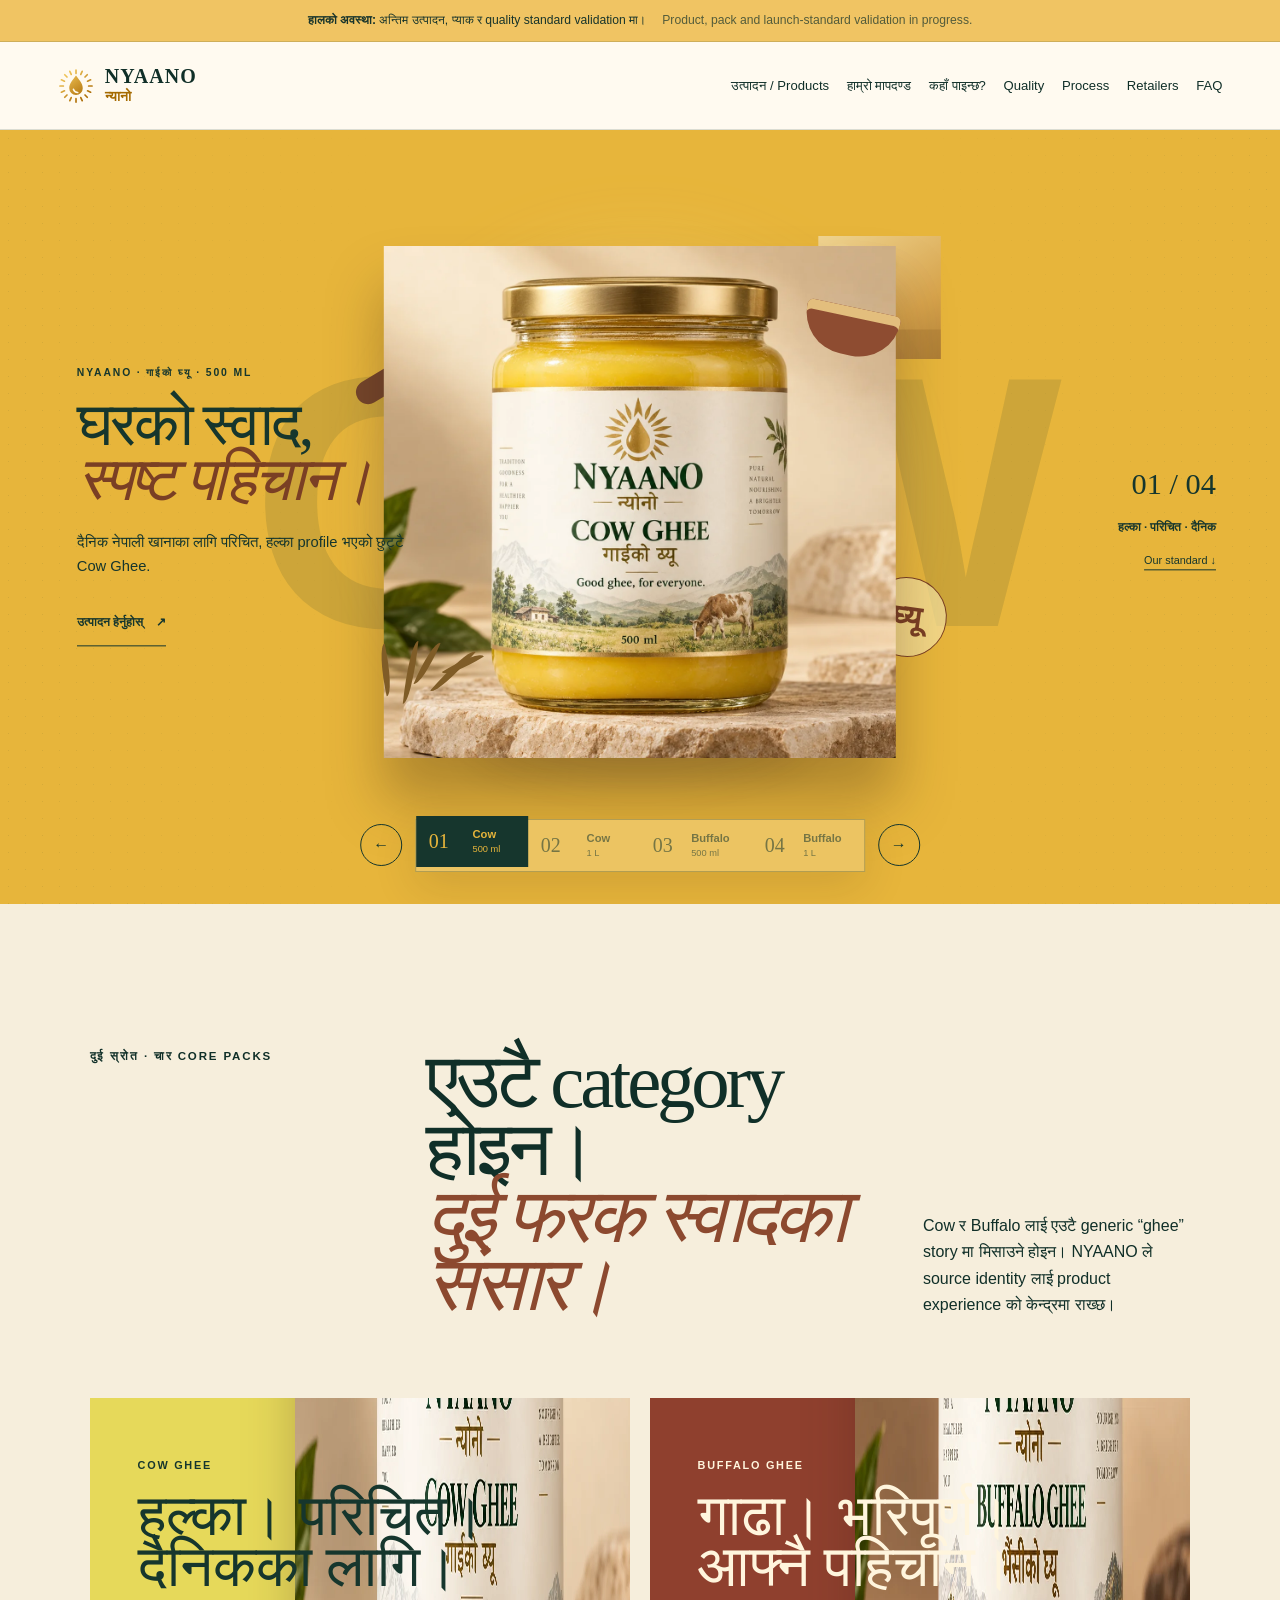
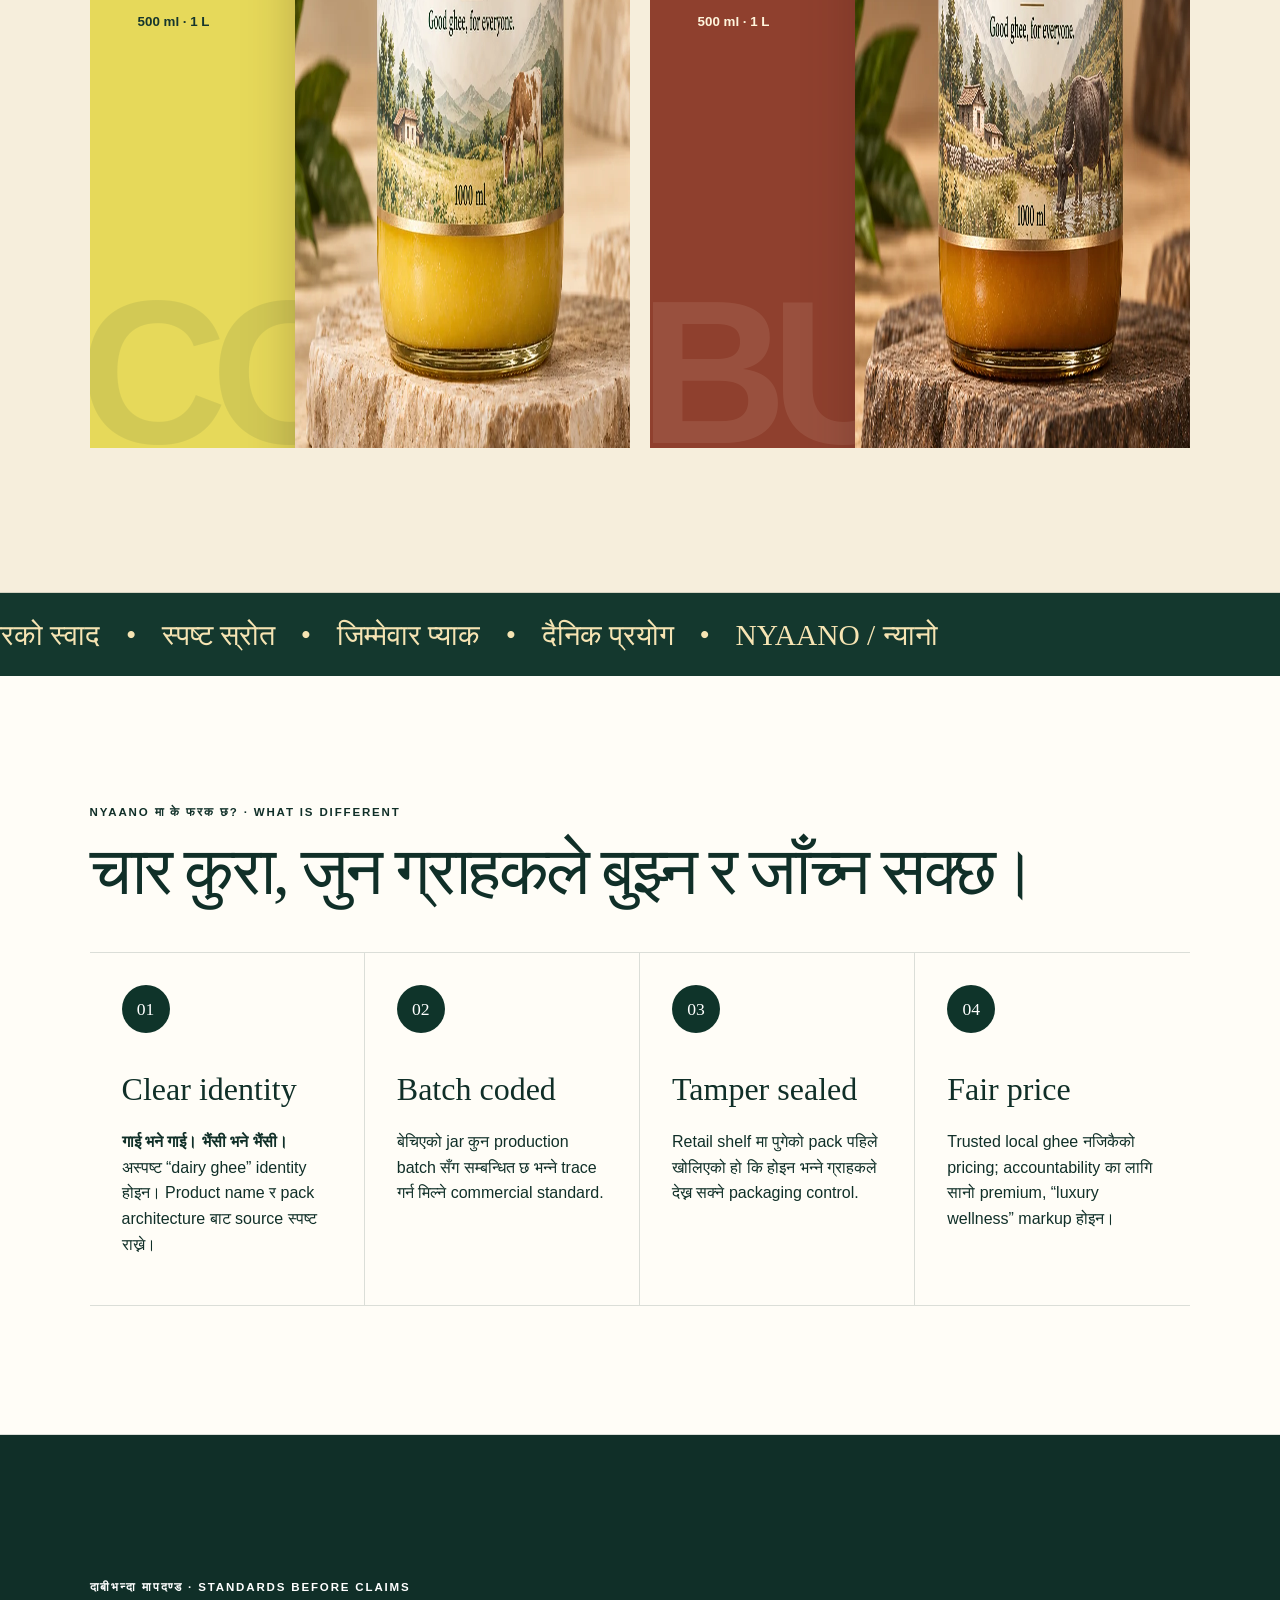
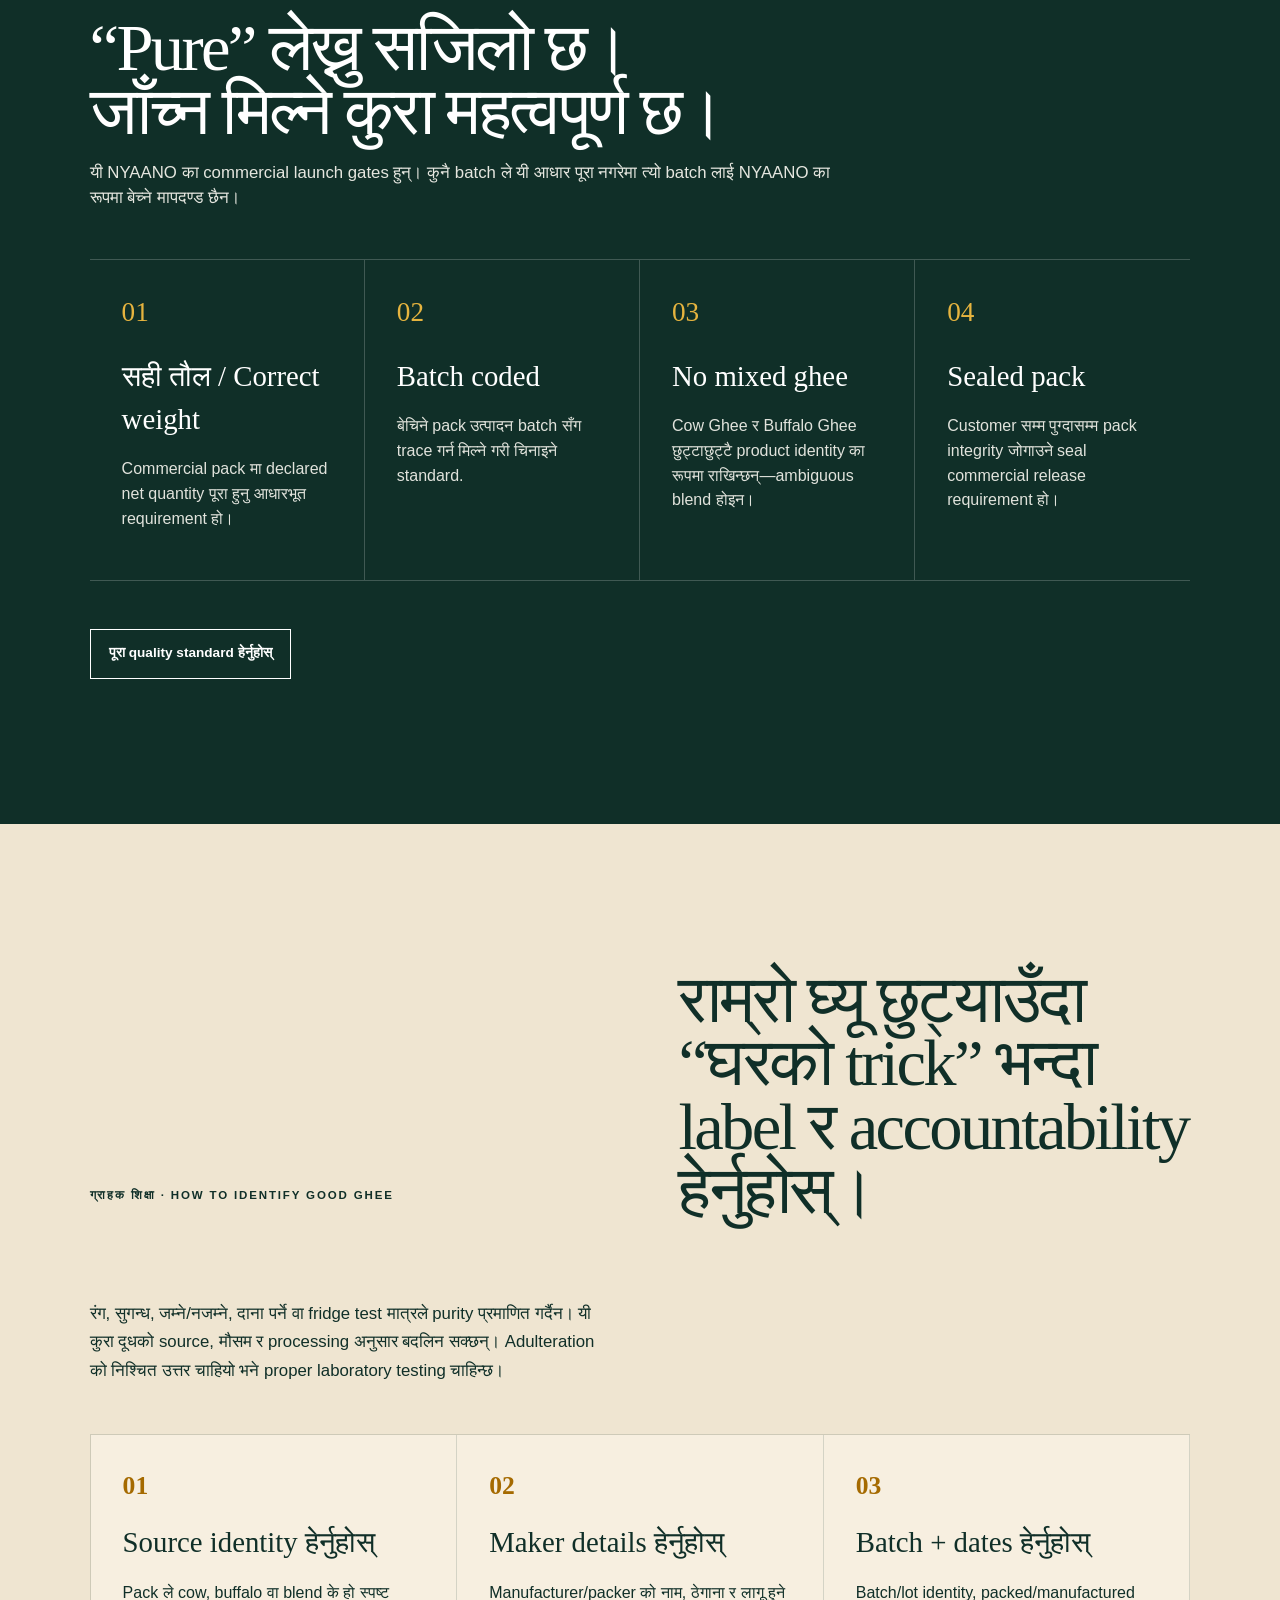
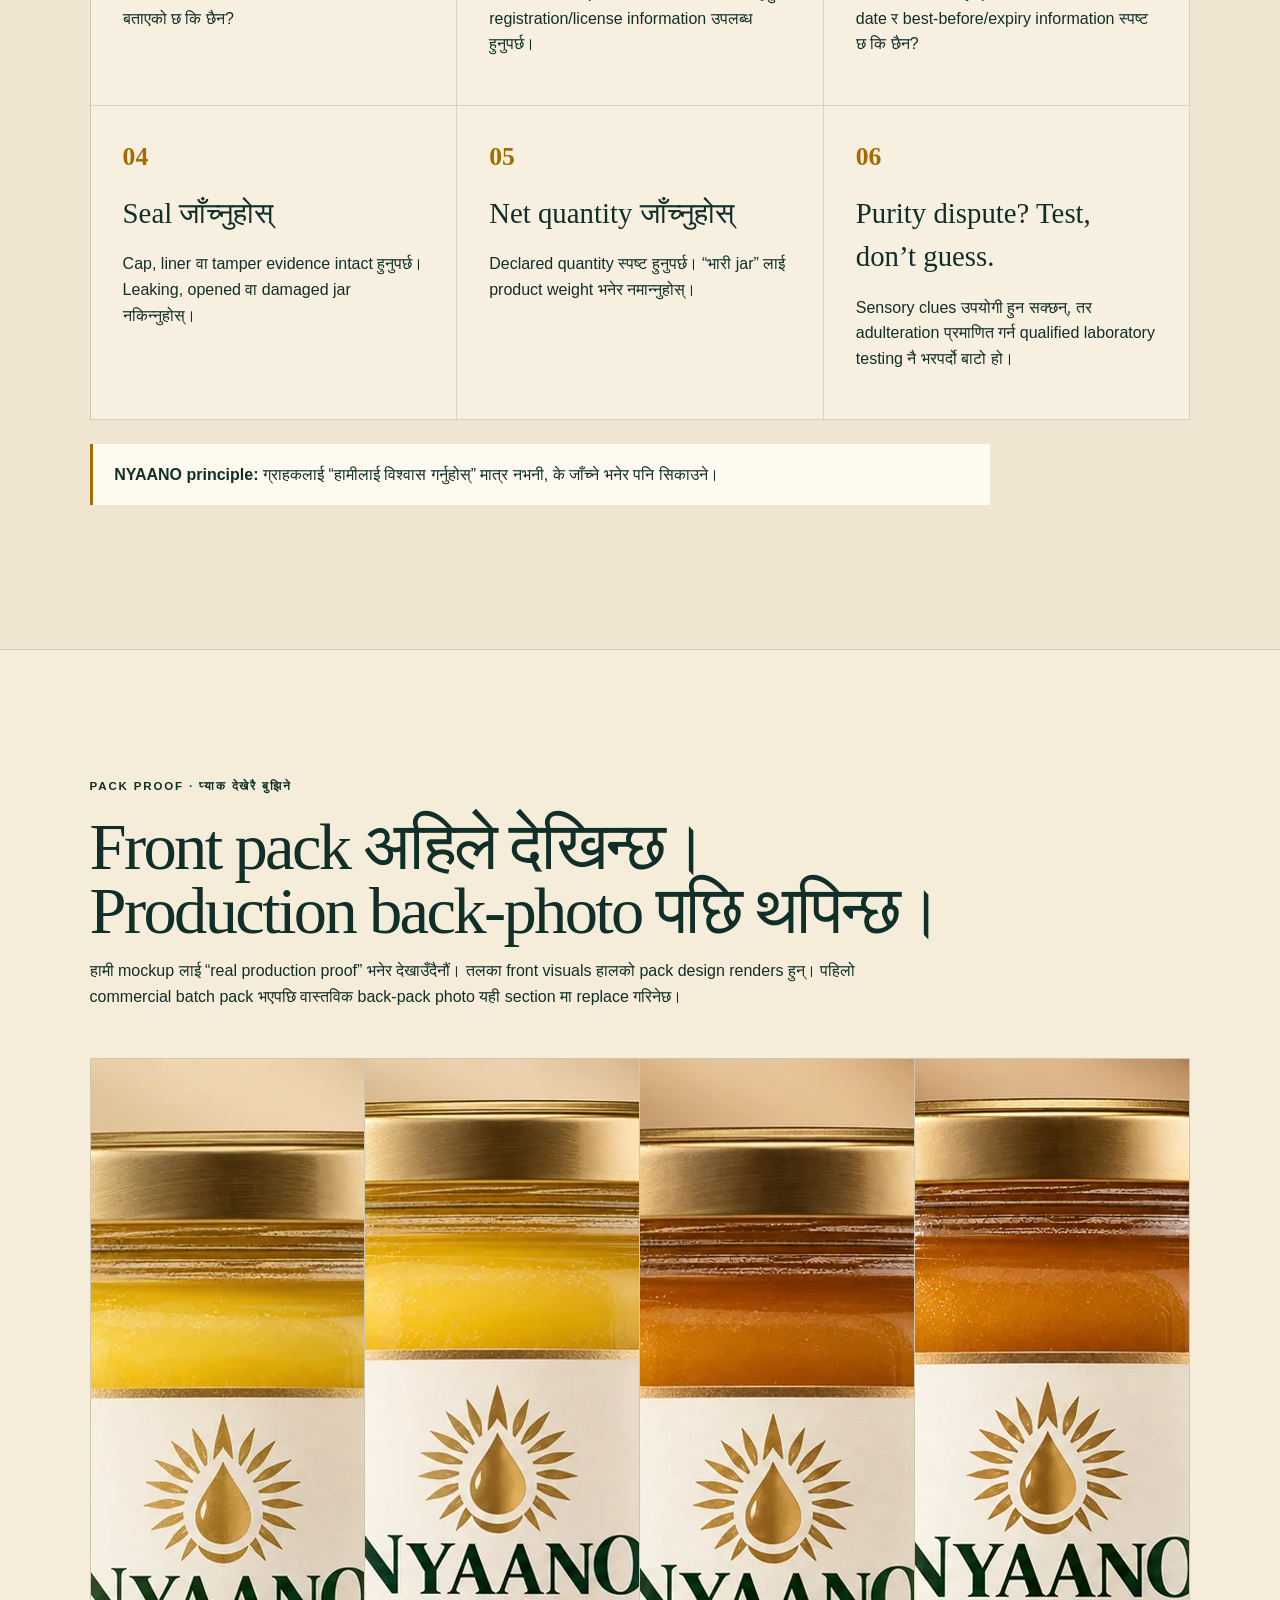
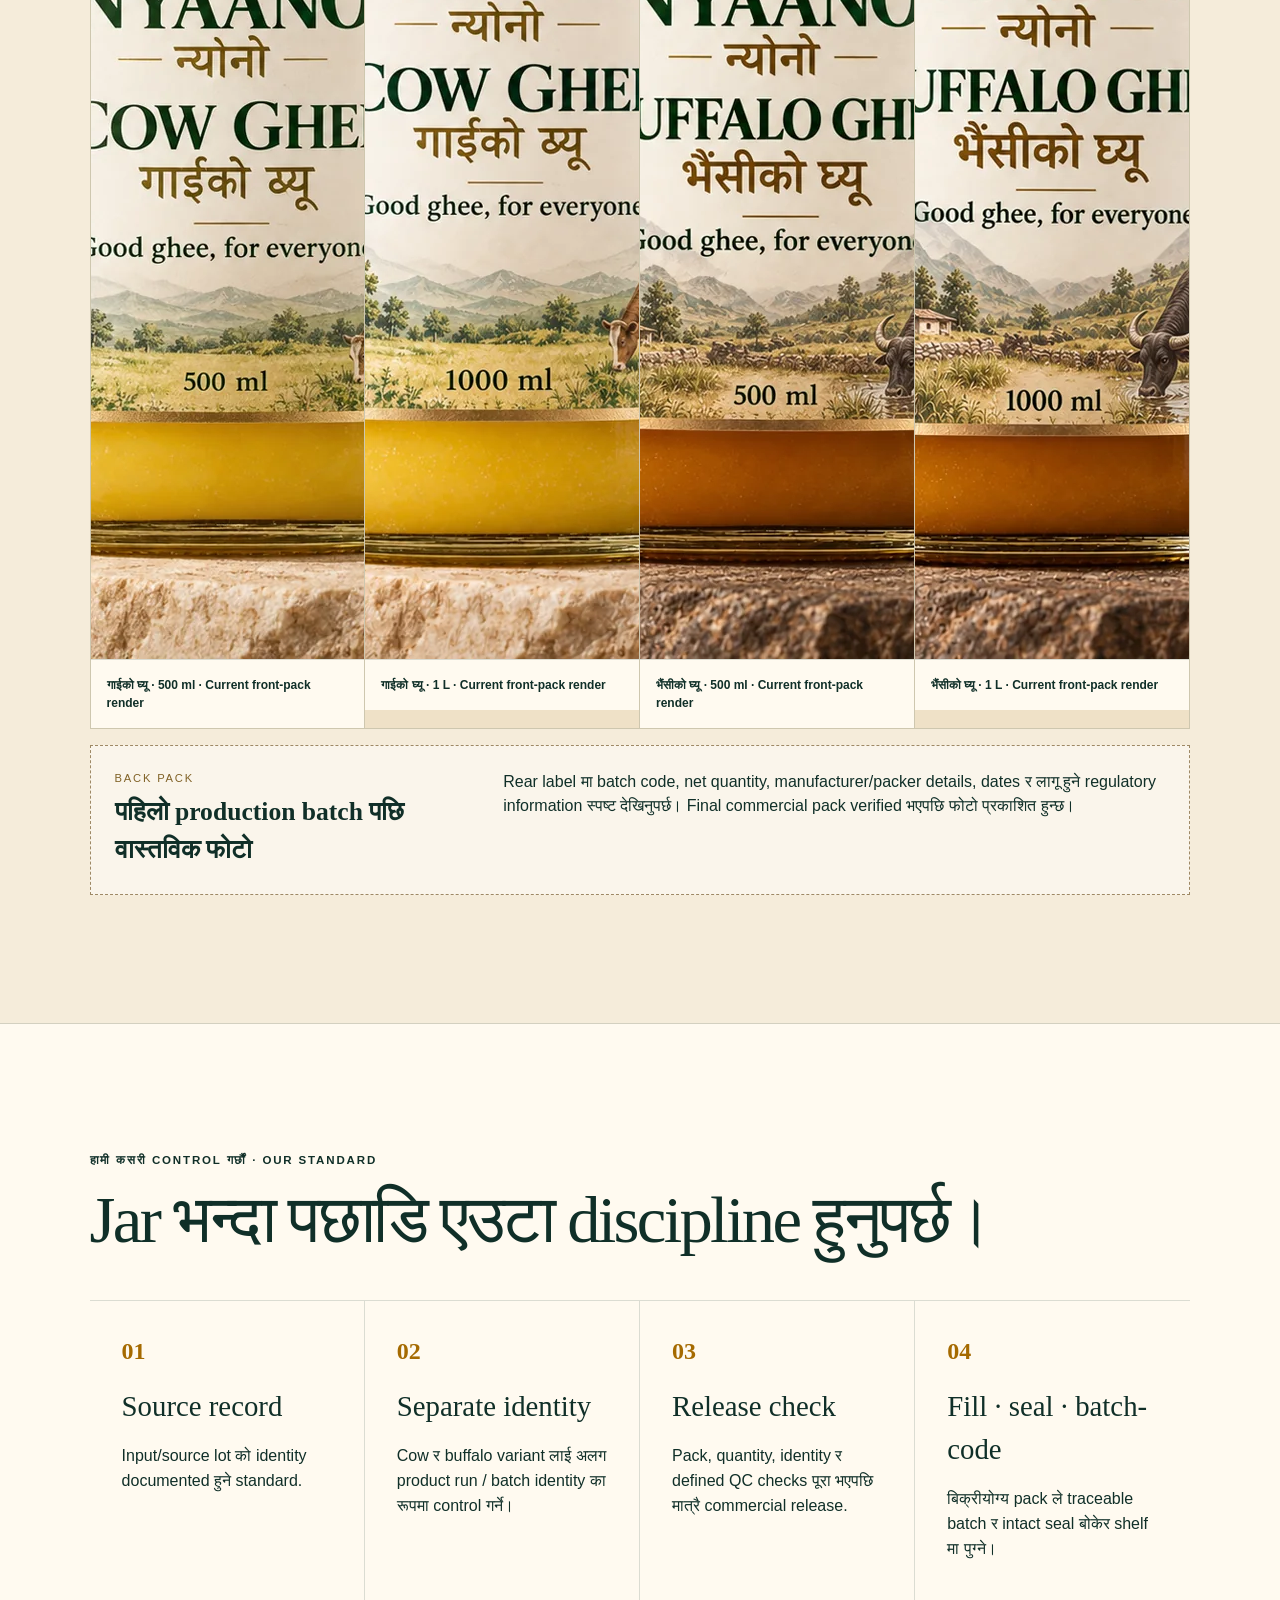
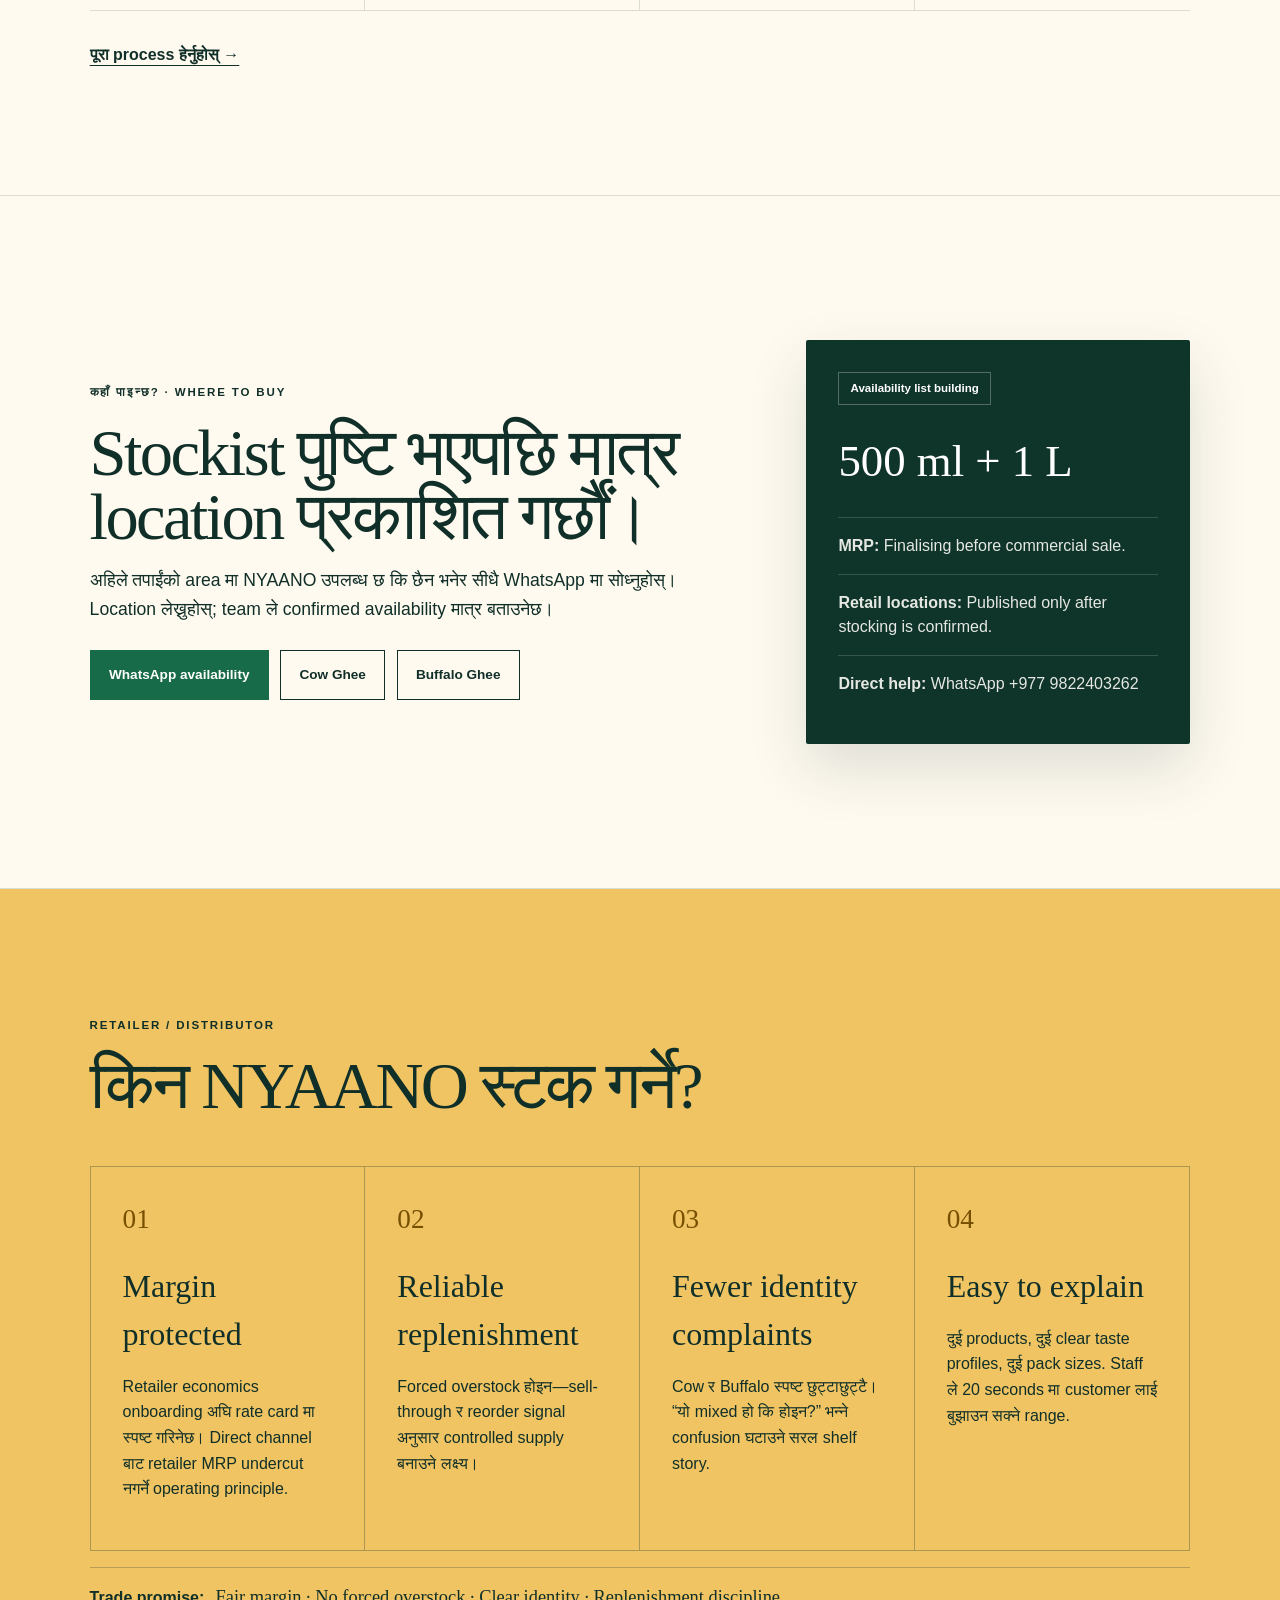
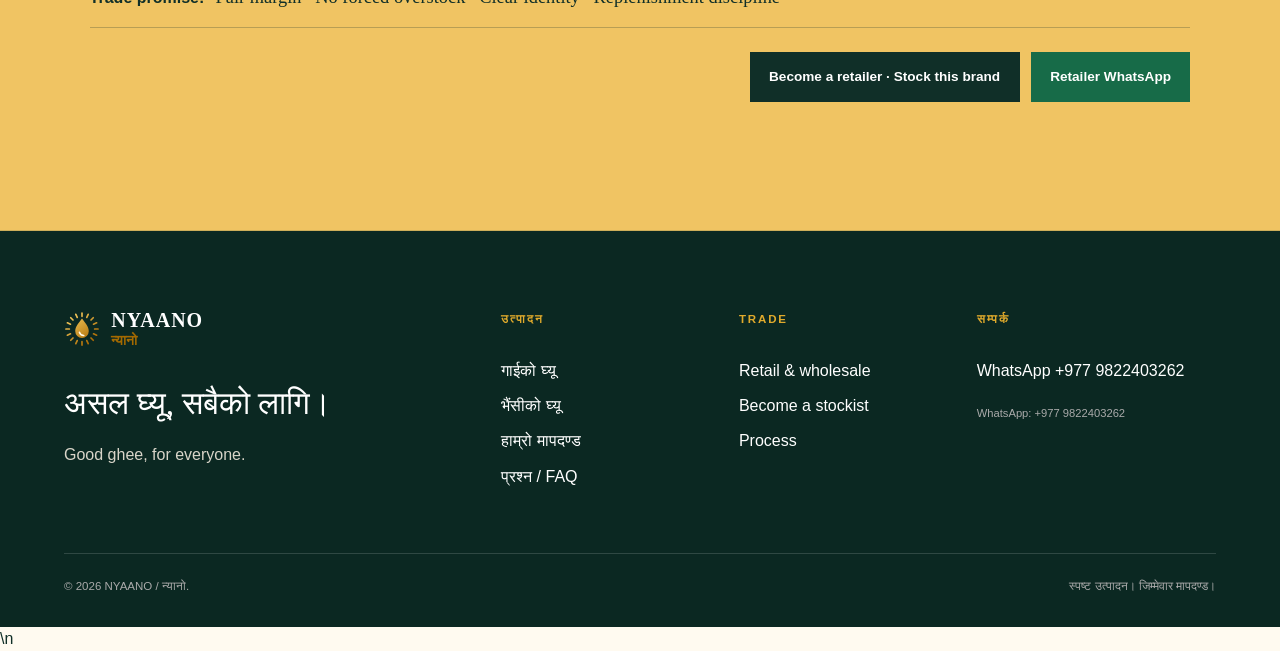
==== commit d12ecfcb: "Remove literal newline from homepage head" ====
--- a/index.html
+++ b/index.html
@@ -9,7 +9,8 @@
 <meta name="theme-color" content="#0f342a">
 <link rel="canonical" href="https://nyaano.vercel.app/">
 <link rel="icon" href="assets/favicon.svg" type="image/svg+xml">
-<link rel="stylesheet" href="assets/site.css">\n<link rel="stylesheet" href="assets/cinema-home.css">
+<link rel="stylesheet" href="assets/site.css">
+<link rel="stylesheet" href="assets/cinema-home.css">
 <meta property="og:type" content="website"><meta property="og:site_name" content="NYAANO">
 <meta property="og:title" content="NYAANO न्यानो | गाईको घ्यू र भैंसीको घ्यू"><meta property="og:description" content="छुट्टाछुट्टै गाईको घ्यू र भैंसीको घ्यू। स्पष्ट पहिचान, 500 ml र 1 L प्याक र जिम्मेवार quality standard.">
 <meta property="og:image" content="https://nyaano.vercel.app/assets/home-hero-nyaano-ghee-v2.webp">
--- a/assets/cinema-home.css
+++ b/assets/cinema-home.css
@@ -23,3 +23,72 @@
 .collection-story{background:#f6eedc;padding-top:9rem;padding-bottom:9rem}.collection-intro{display:grid;grid-template-columns:.8fr 1.25fr .75fr;gap:4vw;align-items:end;margin-bottom:5rem}.collection-intro .eyebrow{align-self:start}.collection-intro h2{font-family:var(--serif);font-size:clamp(3rem,6vw,7rem);font-weight:400;line-height:.88;letter-spacing:-.055em;margin:0}.collection-intro h2 i{font-weight:400;color:#8c492f}.collection-intro>p:last-child{line-height:1.65;margin:0}.collection-scenes{display:grid;grid-template-columns:1fr 1fr;gap:1.2rem}.collection-panel{position:relative;min-height:650px;overflow:hidden;padding:3rem;color:#16362d;display:flex;align-items:flex-start}.collection-panel>div{position:relative;z-index:3}.collection-panel p{font-size:.68rem;font-weight:900;letter-spacing:.16em;text-transform:uppercase}.collection-panel h3{font-family:var(--serif);font-size:clamp(2.5rem,4.5vw,5rem);font-weight:400;line-height:.9;margin:1rem 0}.collection-panel small{font-weight:900}.collection-panel img{position:absolute;z-index:2;width:65%;right:-3%;bottom:-4%;filter:drop-shadow(0 30px 25px rgba(50,25,15,.25));transition:transform .6s cubic-bezier(.2,.8,.2,1)}.collection-panel>b{position:absolute;z-index:0;left:-.05em;bottom:.02em;font-family:Arial Black,Impact,sans-serif;font-size:clamp(8rem,16vw,18rem);letter-spacing:-.08em;line-height:.7;opacity:.09}.collection-number{position:absolute;right:2rem;top:2rem;font-family:var(--serif);font-size:2rem}.cow-panel{background:#e6d95a}.buffalo-panel{background:#8f402e;color:#fff5dd}.collection-panel:hover img{transform:translate(-3%,-3%) rotate(-2deg) scale(1.04)}.story-ribbon{overflow:hidden;display:flex;gap:1.6rem;align-items:center;white-space:nowrap;padding:1.2rem 0;background:#14382e;color:#f6e4b3;font-family:var(--serif);font-size:clamp(1.4rem,2.3vw,2.4rem)}.story-ribbon p{margin:0}.story-ribbon p:first-child{margin-left:-1rem}
 @media(max-width:900px){.collection-intro{grid-template-columns:1fr 1fr}.collection-intro .eyebrow{grid-column:1/-1}.collection-scenes{grid-template-columns:1fr}.collection-panel{min-height:570px}}
 @media(max-width:600px){.collection-story{padding-top:5rem;padding-bottom:5rem}.collection-intro{grid-template-columns:1fr;gap:1.5rem;margin-bottom:3rem}.collection-intro .eyebrow{grid-column:auto}.collection-panel{min-height:480px;padding:1.7rem}.collection-panel img{width:78%;right:-10%}.collection-panel>b{font-size:32vw}.story-ribbon{font-size:1.25rem}}
+
+/* Mobile cinematic correction — keep the complete pack and scene visible */
+@media(max-width:768px){
+  .cinema-hero{height:auto;min-height:820px;max-height:none;padding-bottom:84px;overflow:hidden}
+  .cinema-copy{position:relative;left:auto;top:auto;translate:none;width:auto;padding:2.2rem 6vw 0;z-index:20}
+  .cinema-copy h1{font-size:clamp(2.85rem,11.5vw,4.65rem);line-height:.88;max-width:92%}
+  .cinema-description{font-size:.82rem;line-height:1.48;max-width:78%;margin:.8rem 0 .7rem}
+  .cinema-cta{font-size:.7rem;padding:.55rem 0}
+  .cinema-stage{position:relative;left:auto;top:auto;translate:none;width:100%;height:430px;margin:-.5rem auto 0;z-index:10}
+  .cinema-pack{width:auto;height:360px;max-width:74vw;max-height:360px;object-fit:contain;object-position:center;transform:none}
+  .cinema-bg-word{top:57%;max-width:100%;font-size:clamp(7.4rem,31vw,14rem);letter-spacing:-.075em}
+  .cinema-hero[data-product^="buffalo"] .cinema-bg-word{font-size:clamp(5.5rem,20.5vw,9.5rem);letter-spacing:-.085em}
+  .cinema-sun{width:min(78vw,370px)}
+  .cinema-animal{width:17%;right:10%;top:11%;max-height:100px}
+  .prop-spoon{left:5%;top:24%;width:105px;scale:.82}
+  .prop-drop{right:7%;bottom:25%;width:56px;height:56px;font-size:1.15rem}
+  .prop-grain{left:9%;bottom:19%;scale:.78}
+  .prop-bowl{right:8%;top:19%;scale:.72}
+  .cinema-shadow{bottom:10%;width:45%}
+  .cinema-selector{bottom:1rem;width:94%;gap:.25rem}
+  .cinema-options{min-width:0;flex:1}
+  .cinema-options button{min-width:0;width:auto;flex:1;padding:.5rem .25rem;text-align:center;display:block}
+  .cinema-options button span{display:none}
+  .cinema-options button b{display:block;font-size:.62rem;white-space:nowrap}
+  .cinema-options button small{display:block;font-size:.52rem;white-space:nowrap}
+  .cinema-arrow{flex:0 0 34px;width:34px;height:34px}
+  .cinema-swipe{display:block;position:absolute;right:5vw;bottom:4.55rem;font-size:.5rem;font-weight:800;opacity:.55}
+}
+@media(max-width:430px){
+  .cinema-hero{min-height:760px;padding-bottom:72px}
+  .cinema-copy{padding-top:1.5rem}
+  .cinema-overline{font-size:.52rem;margin-bottom:.65rem}
+  .cinema-copy h1{font-size:clamp(2.65rem,12.2vw,3.55rem);max-width:100%}
+  .cinema-description{max-width:86%;font-size:.76rem}
+  .cinema-stage{height:365px;margin-top:-.2rem}
+  .cinema-pack{height:310px;max-height:310px;max-width:72vw}
+  .cinema-bg-word{top:57%;font-size:29vw}
+  .cinema-hero[data-product^="buffalo"] .cinema-bg-word{font-size:18.5vw}
+  .cinema-sun{width:72vw}
+  .cinema-animal{width:16%;right:9%;top:12%}
+  .prop-spoon{left:2%;top:28%;scale:.65}.prop-drop{right:5%;bottom:25%;scale:.85}.prop-grain{left:7%;bottom:18%;scale:.62}.prop-bowl{right:4%;top:22%;scale:.58}
+  .cinema-options button{padding:.48rem .18rem}.cinema-options button b{font-size:.58rem}.cinema-options button small{font-size:.48rem}
+}
+/* Editorial collection: text gets its own field; pack remains fully readable */
+@media(max-width:900px){
+  .collection-scenes{gap:1rem}
+  .collection-panel{min-height:0;height:520px;padding:2rem;display:block}
+  .collection-panel>div{width:48%;max-width:330px}
+  .collection-panel h3{font-size:clamp(2.25rem,7vw,4rem);line-height:.92}
+  .collection-panel img{width:52%;height:82%;right:0;bottom:0;object-fit:contain;object-position:center bottom}
+  .collection-panel>b{font-size:25vw;max-width:100%;overflow:hidden}
+}
+@media(max-width:600px){
+  .collection-intro h2{font-size:clamp(2.65rem,12vw,4rem)}
+  .collection-intro>p:last-child{font-size:.92rem;line-height:1.55}
+  .collection-panel{height:390px;padding:1.4rem}
+  .collection-panel>div{width:45%}
+  .collection-panel p{font-size:.55rem;letter-spacing:.12em}
+  .collection-panel h3{font-size:clamp(1.85rem,8.4vw,2.8rem);line-height:.9;margin:.65rem 0}
+  .collection-panel small{font-size:.66rem}
+  .collection-panel img{width:58%;height:90%;right:-2%;bottom:-1%;object-fit:contain}
+  .collection-number{right:1rem;top:1rem;font-size:1.25rem}
+  .collection-panel>b{left:0;bottom:0;font-size:27vw;white-space:nowrap}
+}
+/* Existing sticky conversion bar was visually dominating 360–430px screens. */
+@media(max-width:620px){
+  .mobile-action-bar a{min-height:46px;padding:.35rem .3rem;font-size:.66rem;line-height:1.15}
+  .has-mobile-action-bar{padding-bottom:46px}
+}
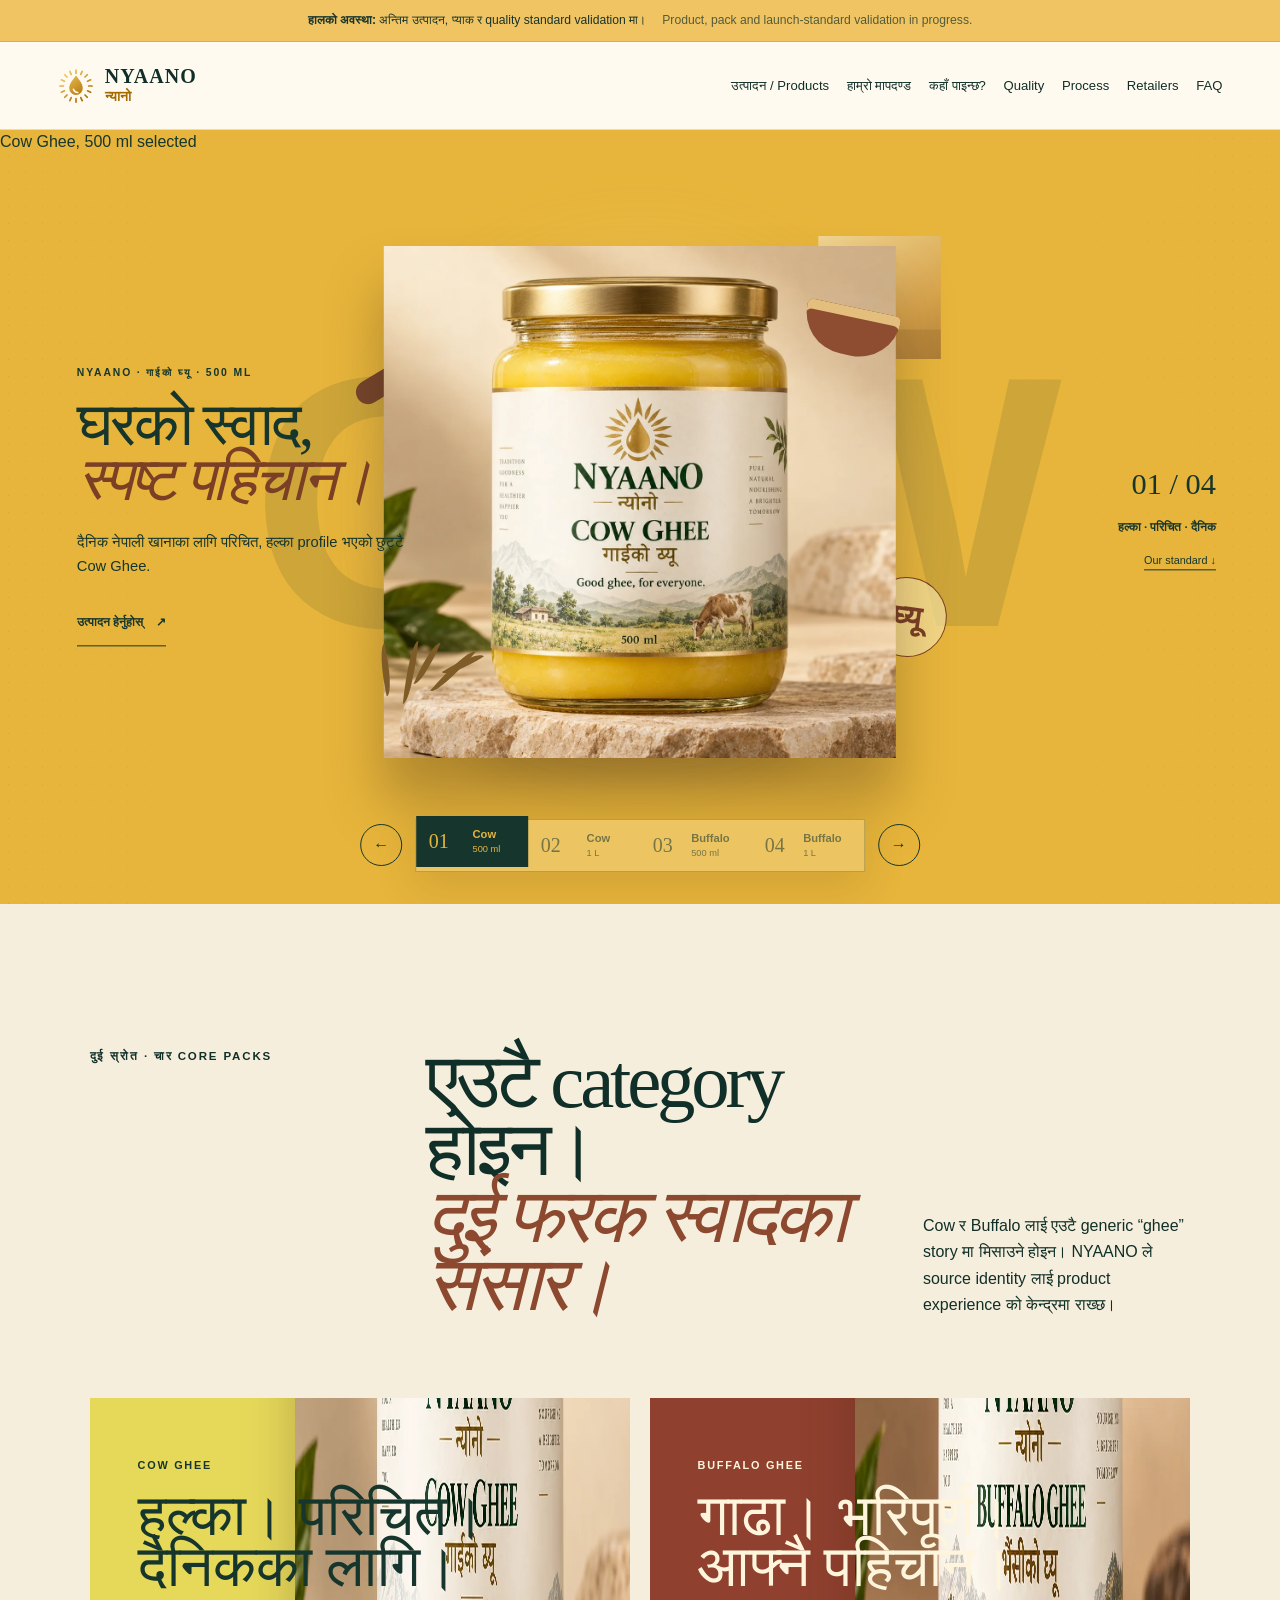
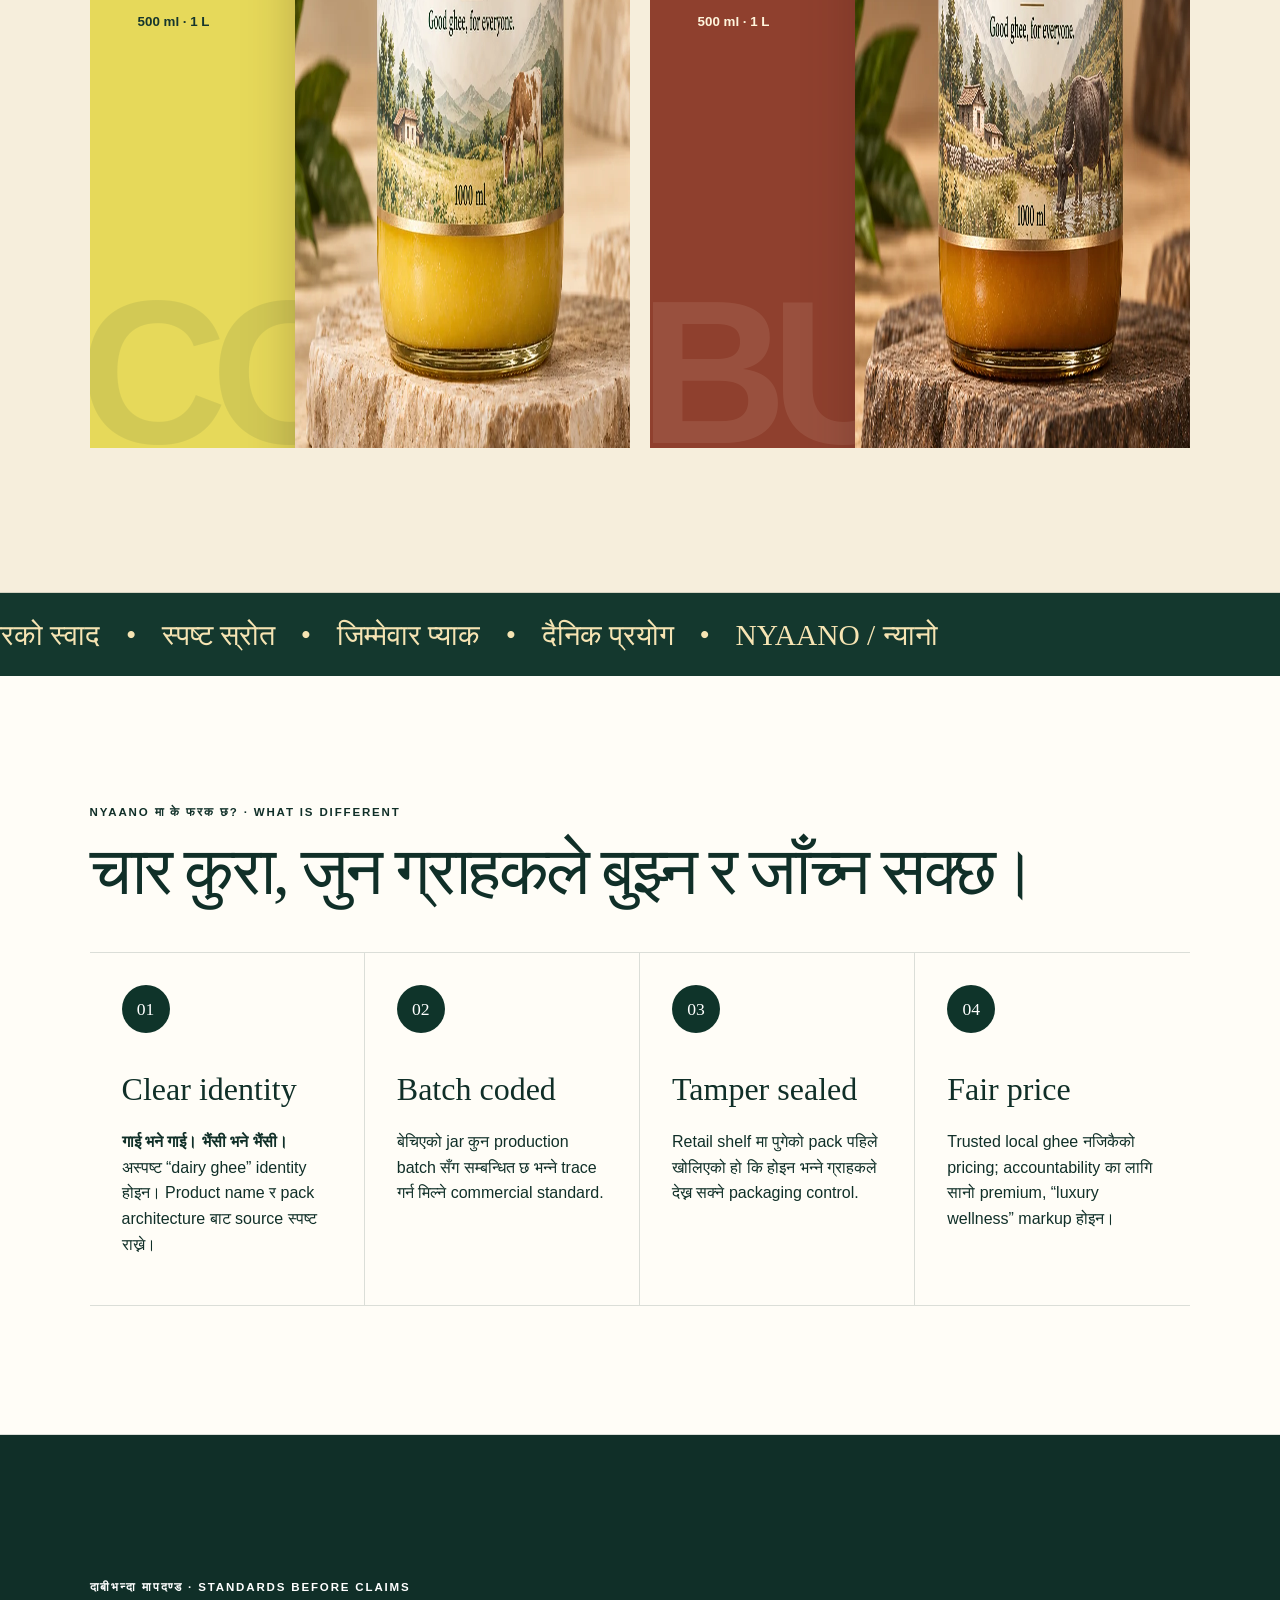
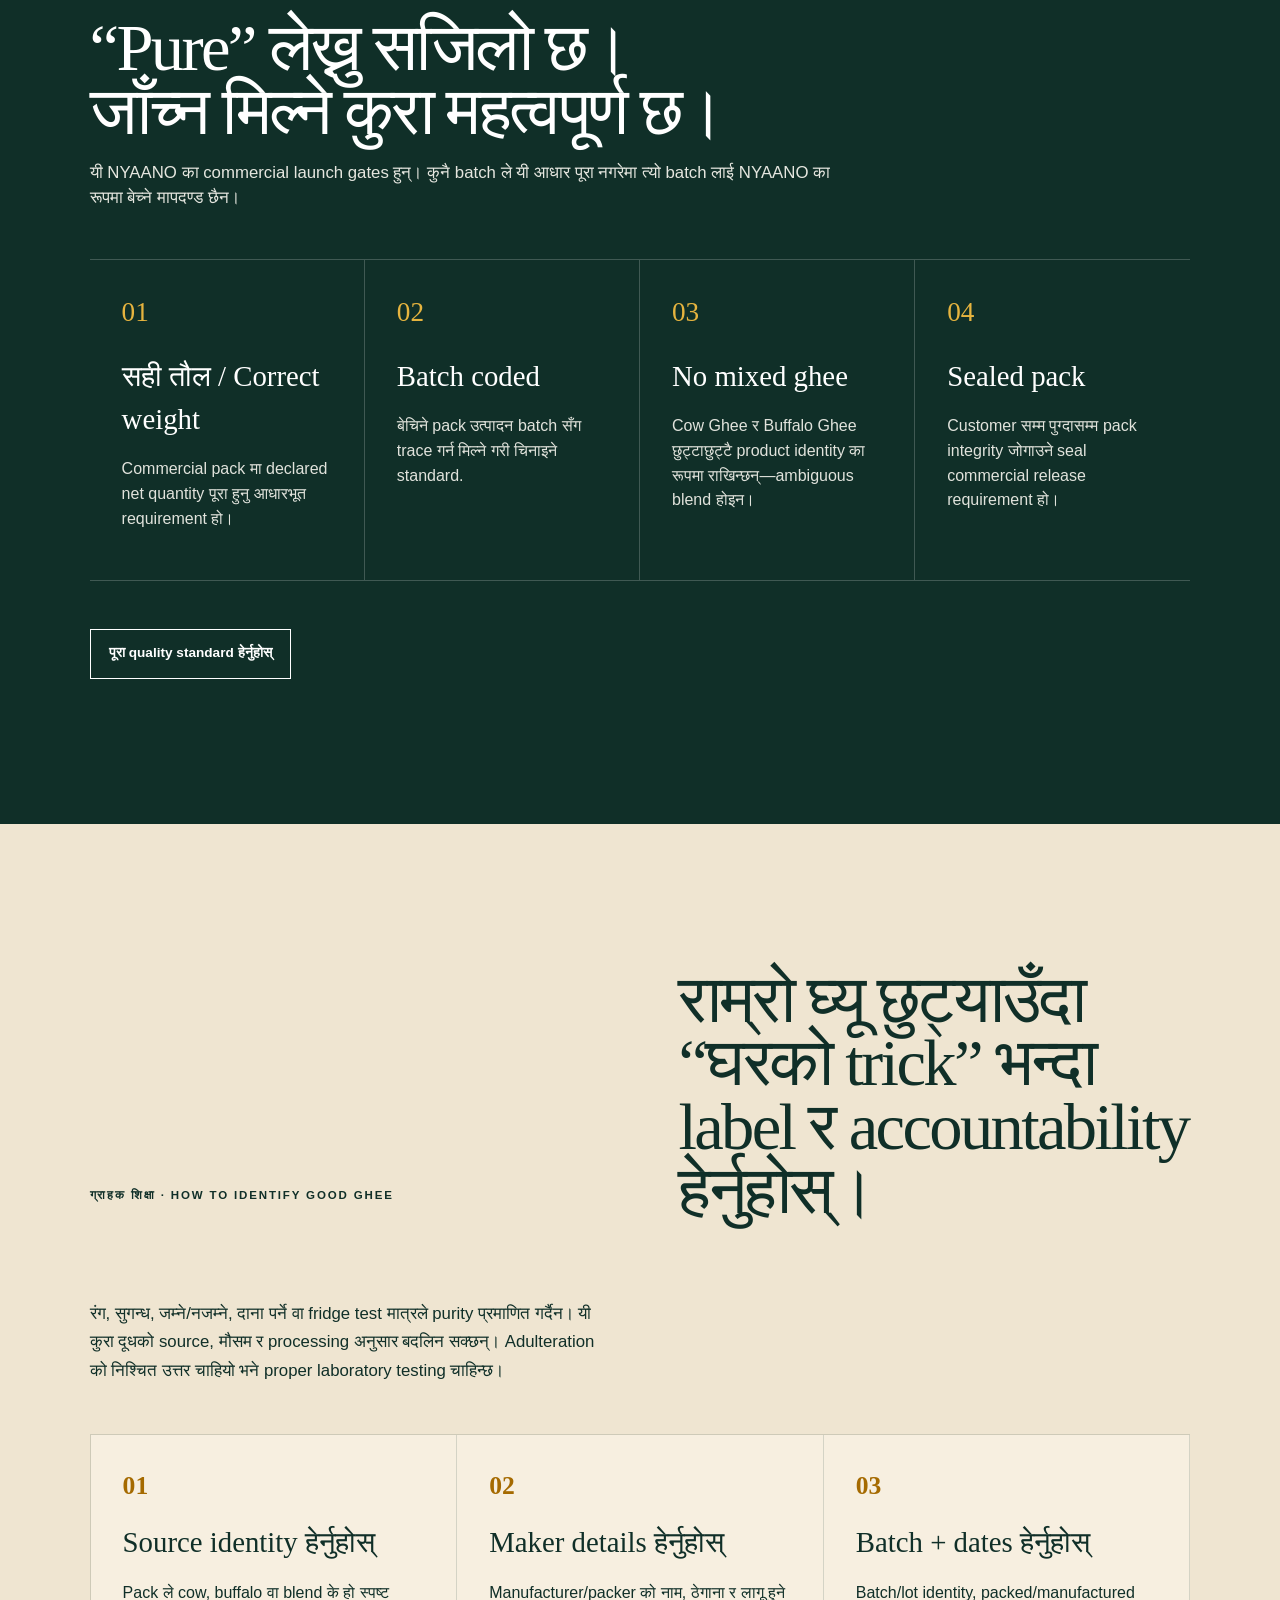
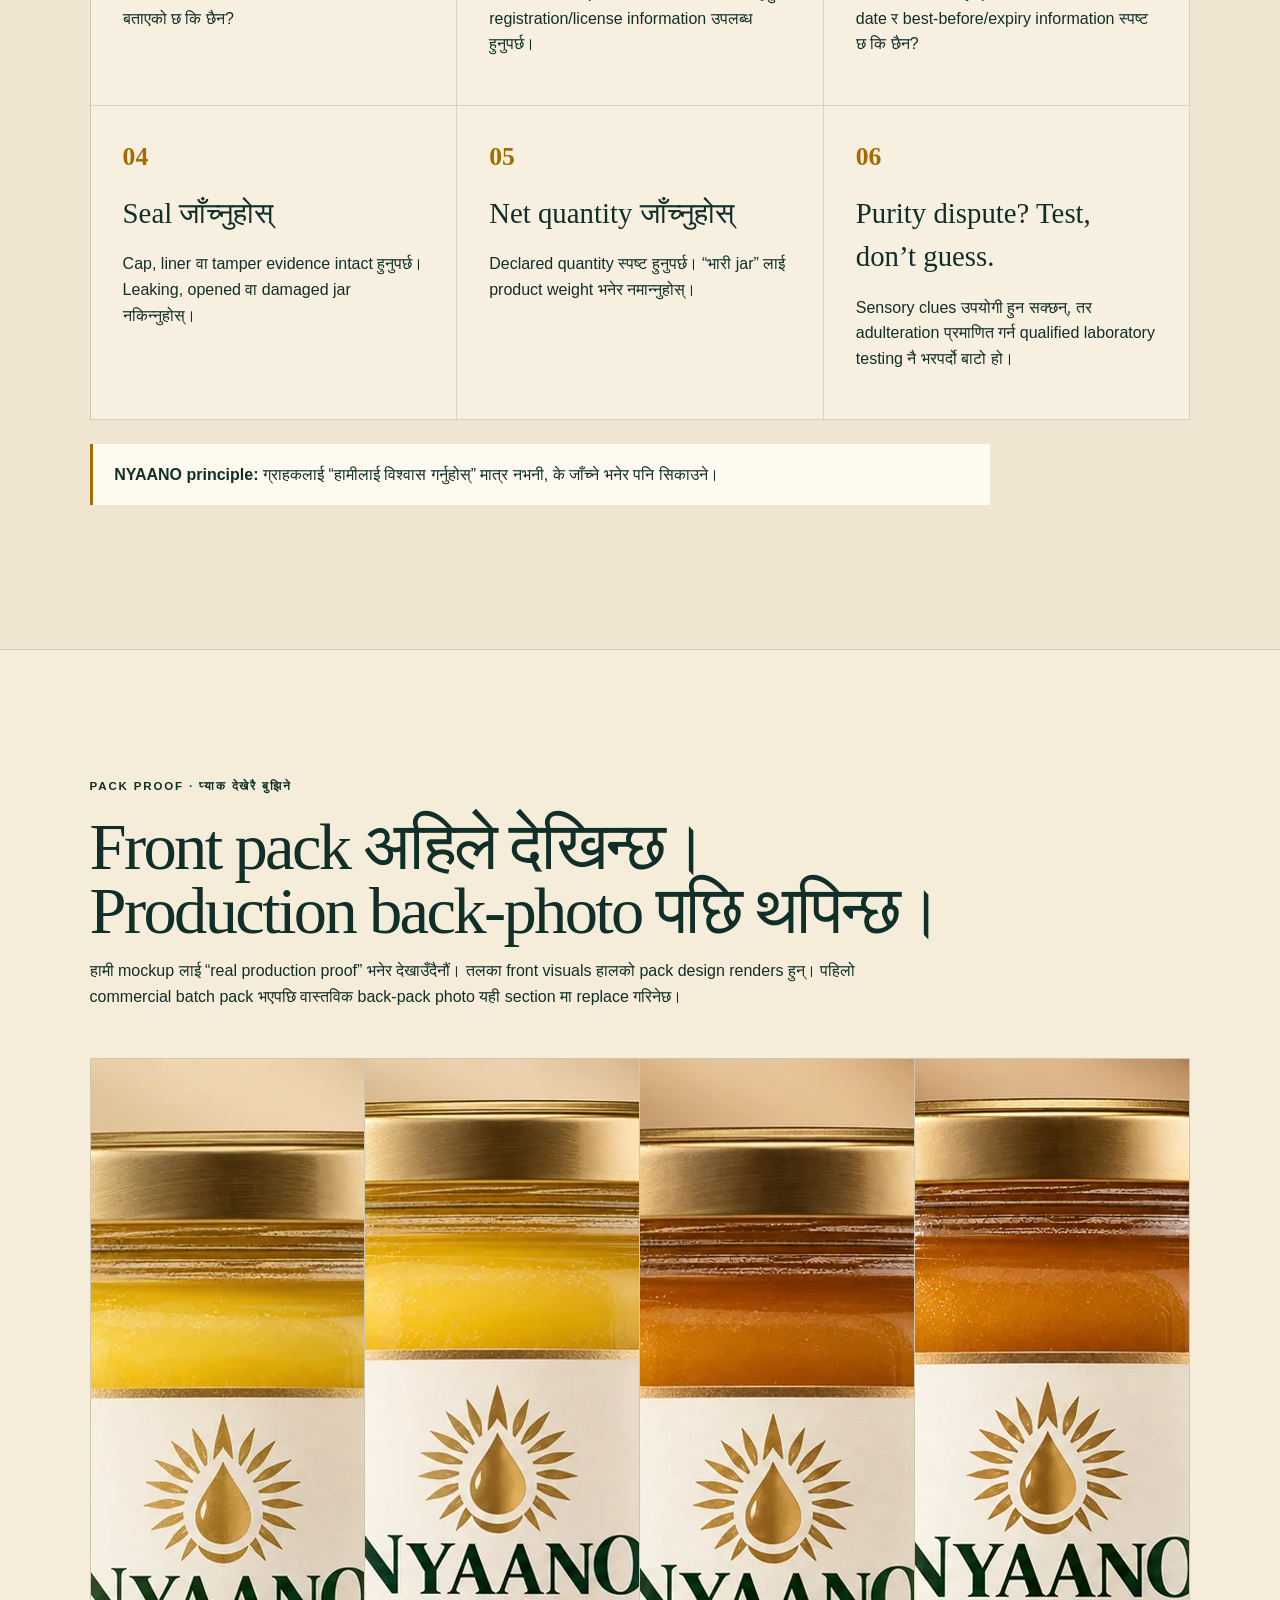
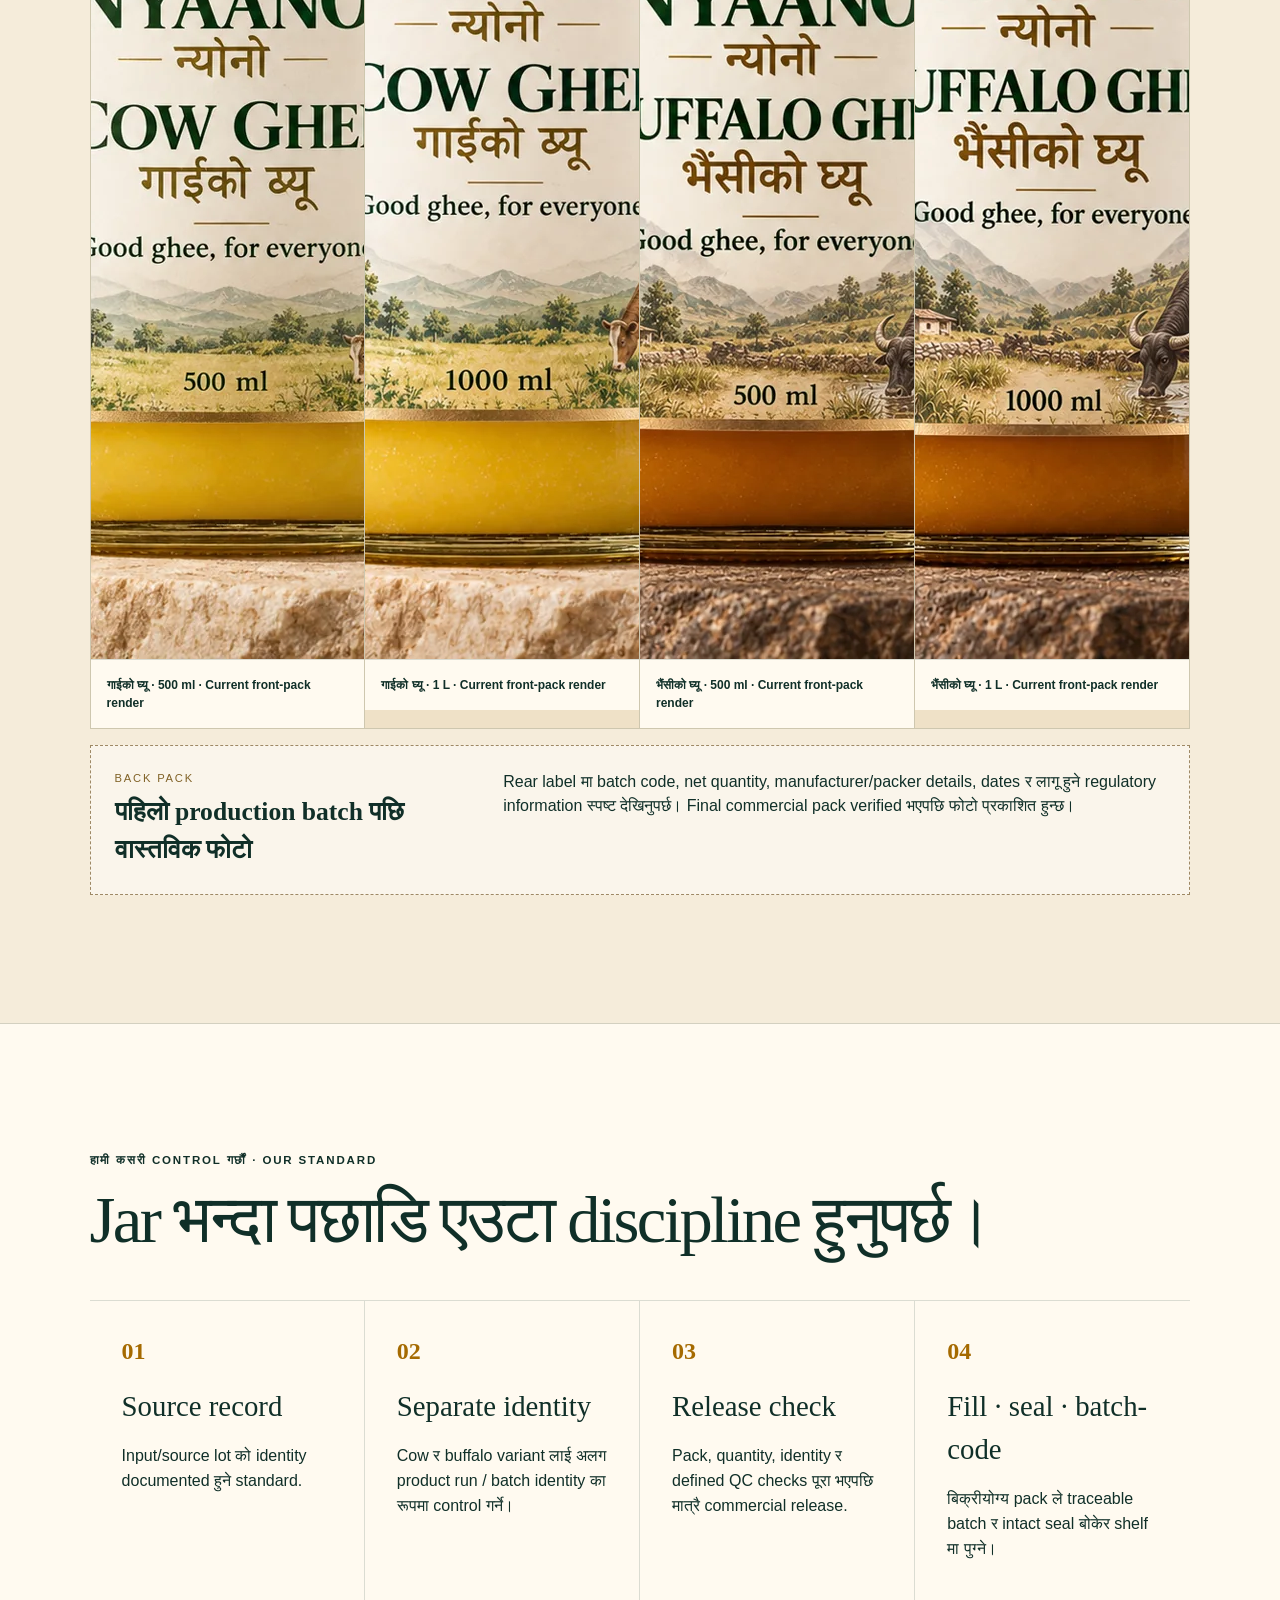
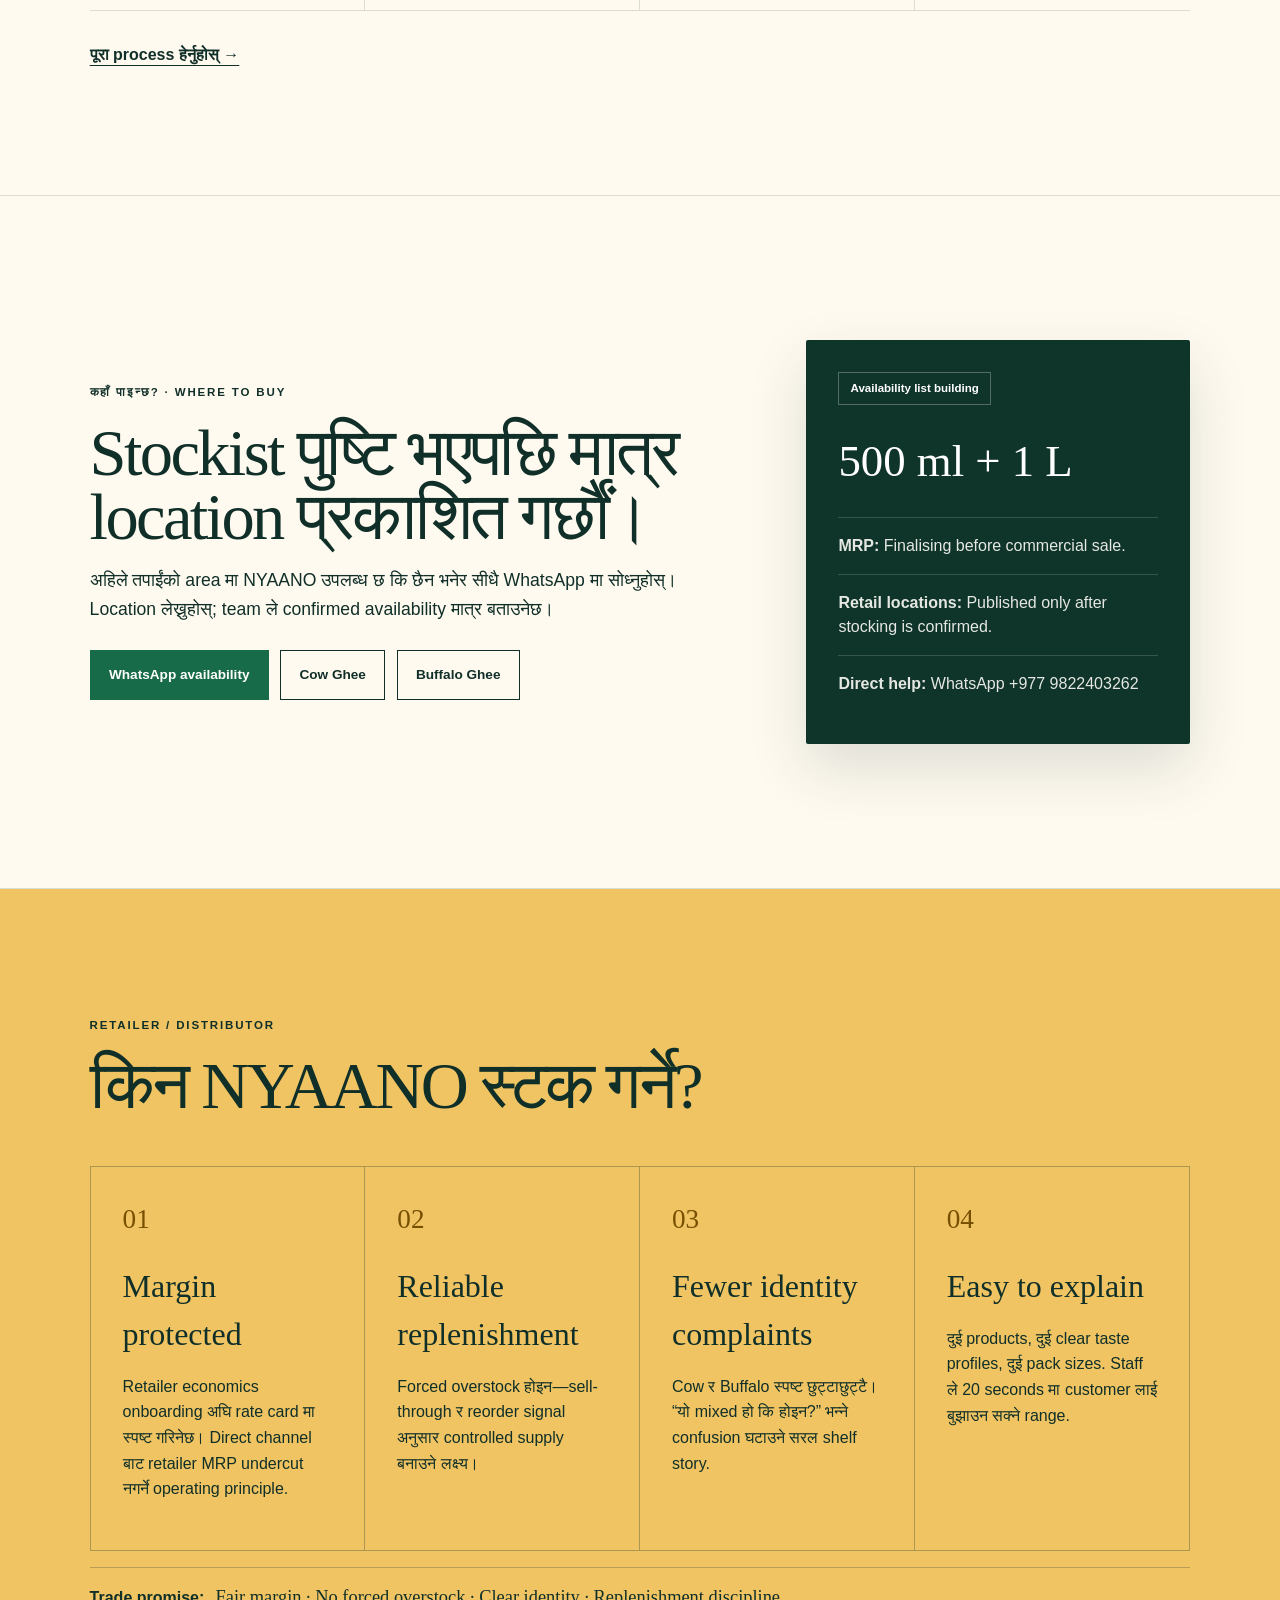
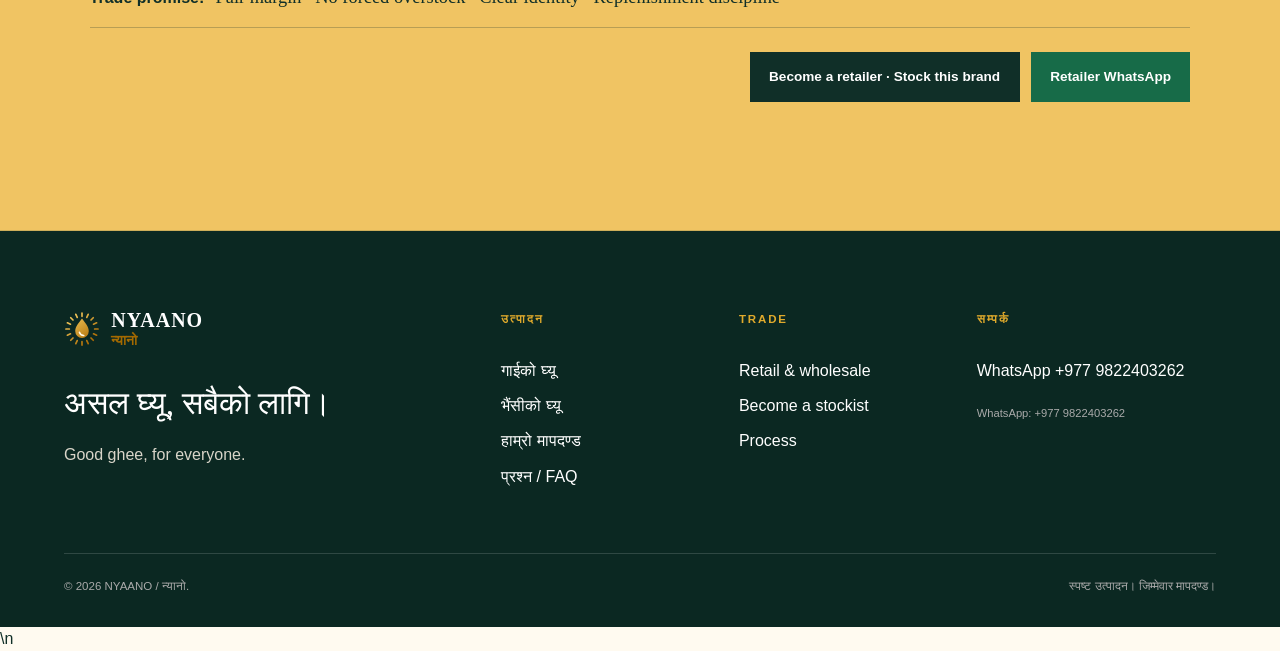
==== commit 54ebdcd4: "Add accessible V2 scene state" ====
--- a/index.html
+++ b/index.html
@@ -79,7 +79,7 @@
     </div>
     <button class="cinema-arrow" type="button" data-next aria-label="Next product">→</button>
   </div>
-  <p class="cinema-swipe">Swipe / arrows to explore</p>
+  <p class="cinema-swipe">Swipe / arrows to explore</p><div class="scene-a11y" aria-live="polite" data-scene-status>Cow Ghee, 500 ml selected</div>
 </section>
 
 <section class="collection-story section" id="products">
--- a/assets/cinema-home.css
+++ b/assets/cinema-home.css
@@ -92,3 +92,70 @@
   .mobile-action-bar a{min-height:46px;padding:.35rem .3rem;font-size:.66rem;line-height:1.15}
   .has-mobile-action-bar{padding-bottom:46px}
 }
+
+/* === Homepage V2: mobile-first scene system === */
+@media(max-width:768px){
+  .cinema-hero{height:calc(100svh - 112px);min-height:610px;max-height:760px;padding:0;display:grid;grid-template-rows:auto 1fr auto;overflow:hidden}
+  .cinema-copy{position:relative;inset:auto;translate:none;width:auto;padding:1.15rem 5vw 0;z-index:20}
+  .cinema-overline{font-size:.5rem;letter-spacing:.14em;margin:0 0 .45rem}
+  .cinema-copy h1{font-size:clamp(2.25rem,10.5vw,3.8rem);line-height:.86;max-width:94%;margin:0}
+  .cinema-description{font-size:.7rem;line-height:1.38;max-width:76%;margin:.55rem 0 .35rem}
+  .cinema-cta{font-size:.62rem;padding:.35rem 0}
+  .cinema-stage{position:relative;inset:auto;translate:none;width:100%;height:auto;min-height:0;margin:0;align-self:stretch}
+  .cinema-pack{width:auto;height:min(39svh,330px);max-width:66vw;max-height:none;object-fit:contain;object-position:center;filter:drop-shadow(0 22px 18px rgba(47,25,13,.25))}
+  .cinema-bg-word{left:50%;top:59%;translate:-50% -50%;font-size:30vw;max-width:none;overflow:visible;line-height:.7}
+  .cinema-hero[data-product^="buffalo"] .cinema-bg-word{font-size:17.5vw;letter-spacing:-.09em}
+  .cinema-sun{width:min(67vw,310px)}
+  .cinema-animal{width:15%;right:11%;top:12%;max-height:80px}
+  .prop-spoon{left:5%;top:30%;width:86px;scale:.62}
+  .prop-drop{right:7%;bottom:24%;width:48px;height:48px;font-size:1rem;scale:.9}
+  .prop-grain{left:10%;bottom:18%;scale:.58}
+  .prop-bowl{right:7%;top:25%;scale:.55}
+  .cinema-shadow{bottom:8%;width:42%;height:5%}
+  .cinema-context{display:none}
+  .cinema-selector{position:relative;left:auto;bottom:auto;translate:none;width:94%;margin:0 auto .7rem;gap:.22rem;z-index:30}
+  .cinema-options{flex:1;min-width:0}
+  .cinema-options button{min-width:0;flex:1;width:auto;padding:.45rem .12rem;text-align:center;display:block}
+  .cinema-options button span{display:none}
+  .cinema-options button b{display:block;font-size:.55rem;white-space:nowrap}
+  .cinema-options button small{display:block;font-size:.45rem;white-space:nowrap;margin-top:.08rem}
+  .cinema-options button[aria-current=true]{transform:translateY(-2px)}
+  .cinema-arrow{flex:0 0 32px;width:32px;height:32px}
+  .cinema-swipe{display:none}
+}
+@media(max-width:430px){
+  .cinema-hero{height:calc(100svh - 108px);min-height:590px;max-height:700px}
+  .cinema-copy{padding-top:.9rem}
+  .cinema-copy h1{font-size:clamp(2.1rem,10.8vw,3rem)}
+  .cinema-description{max-width:82%;font-size:.66rem}
+  .cinema-pack{height:min(38svh,295px);max-width:64vw}
+  .cinema-bg-word{top:60%;font-size:28vw}
+  .cinema-hero[data-product^="buffalo"] .cinema-bg-word{font-size:16.7vw}
+}
+@media(max-width:390px){
+  .cinema-copy h1{font-size:2.12rem}
+  .cinema-description{font-size:.64rem;max-width:86%}
+  .cinema-pack{height:min(36svh,270px);max-width:62vw}
+  .cinema-options button b{font-size:.52rem}.cinema-options button small{font-size:.42rem}
+}
+/* Compact editorial bridge: identity first, imagery second. */
+@media(max-width:600px){
+  .collection-story{padding-top:3.6rem;padding-bottom:3.6rem}
+  .collection-intro{gap:1rem;margin-bottom:2rem}
+  .collection-intro h2{font-size:clamp(2.35rem,10.8vw,3.5rem);line-height:.9}
+  .collection-intro>p:last-child{font-size:.84rem;line-height:1.5}
+  .collection-scenes{gap:.75rem}
+  .collection-panel{height:310px;padding:1.2rem}
+  .collection-panel>div{width:48%;max-width:180px}
+  .collection-panel p{font-size:.5rem}
+  .collection-panel h3{font-size:clamp(1.55rem,7vw,2.2rem);line-height:.92;margin:.5rem 0}
+  .collection-panel small{font-size:.58rem}
+  .collection-panel img{width:55%;height:88%;right:-1%;bottom:-2%;object-fit:contain;object-position:center bottom}
+  .collection-panel>b{font-size:24vw;bottom:.02em}
+  .story-ribbon{font-size:1rem;padding:.8rem 0}
+}
+/* Conversion controls should support the scene, not cover it. */
+@media(max-width:620px){
+  .mobile-action-bar a{min-height:42px;padding:.28rem .25rem;font-size:.62rem}
+  .has-mobile-action-bar{padding-bottom:42px}
+}
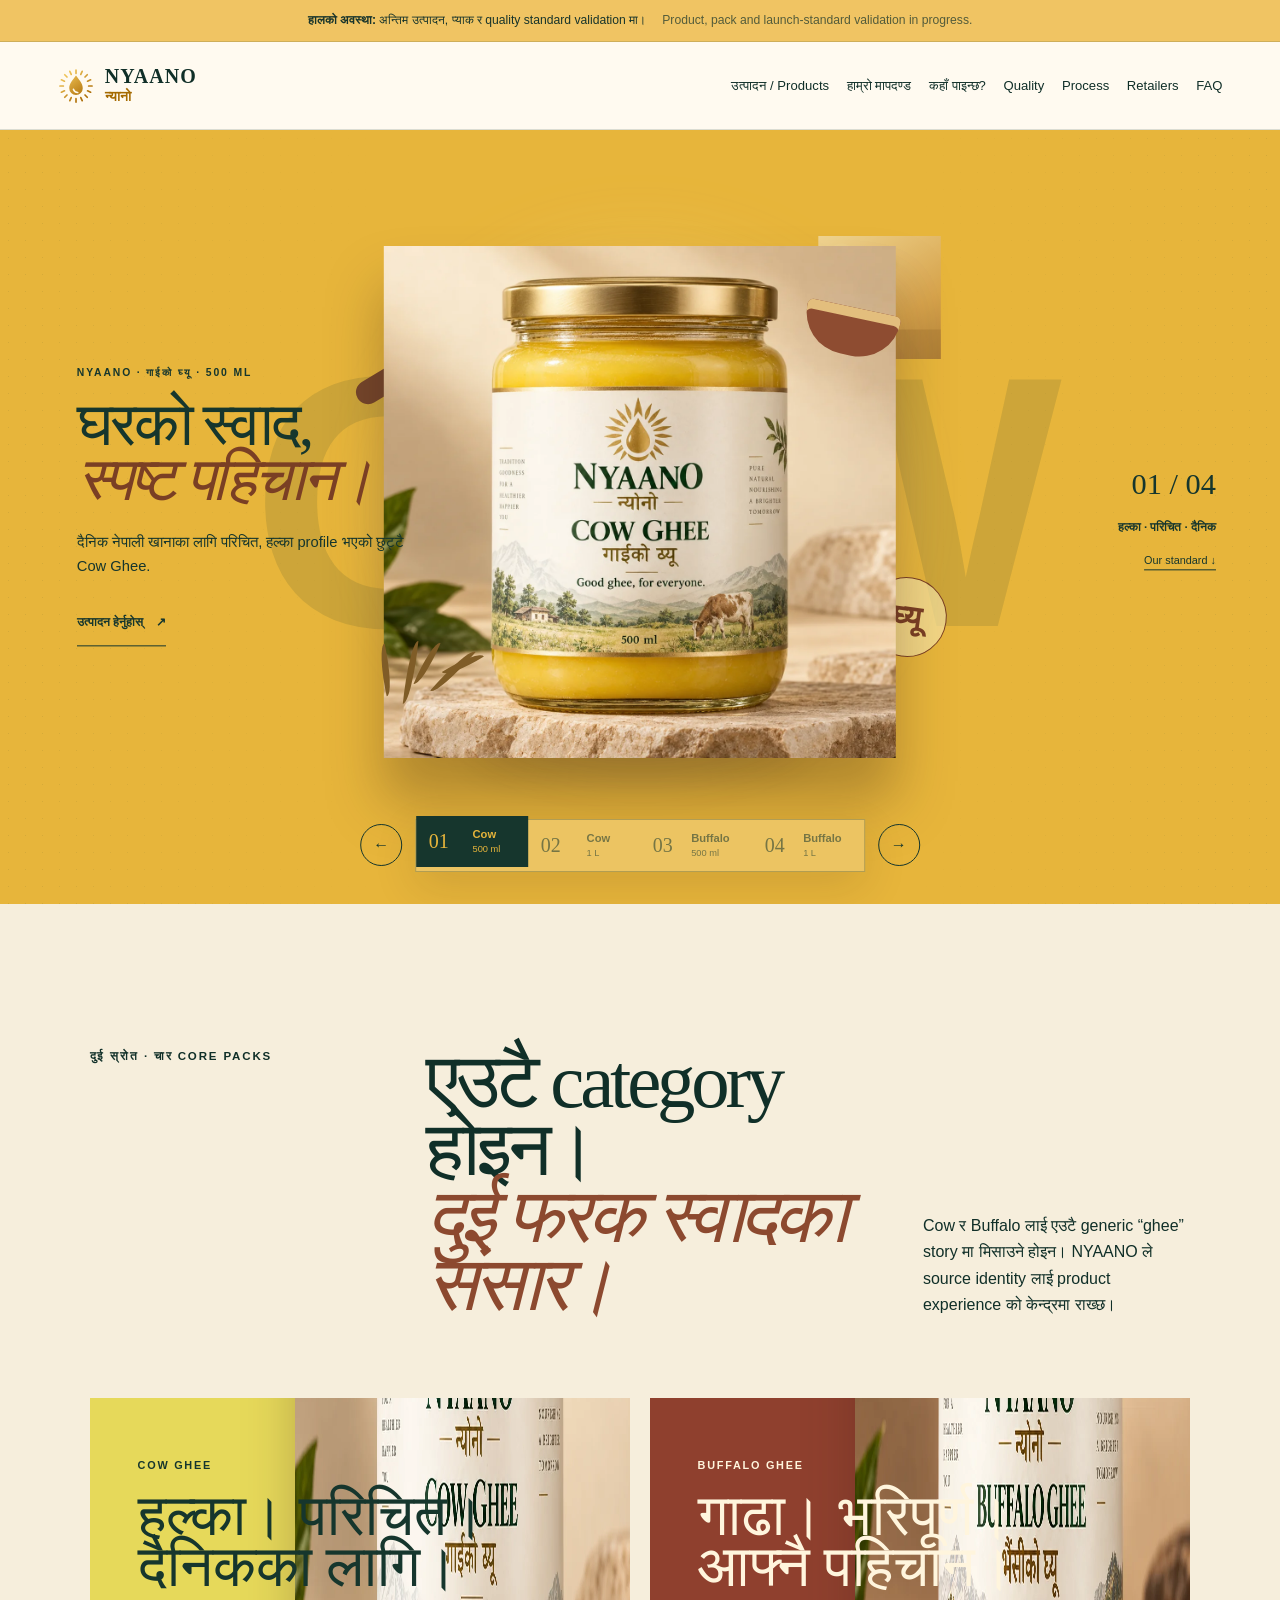
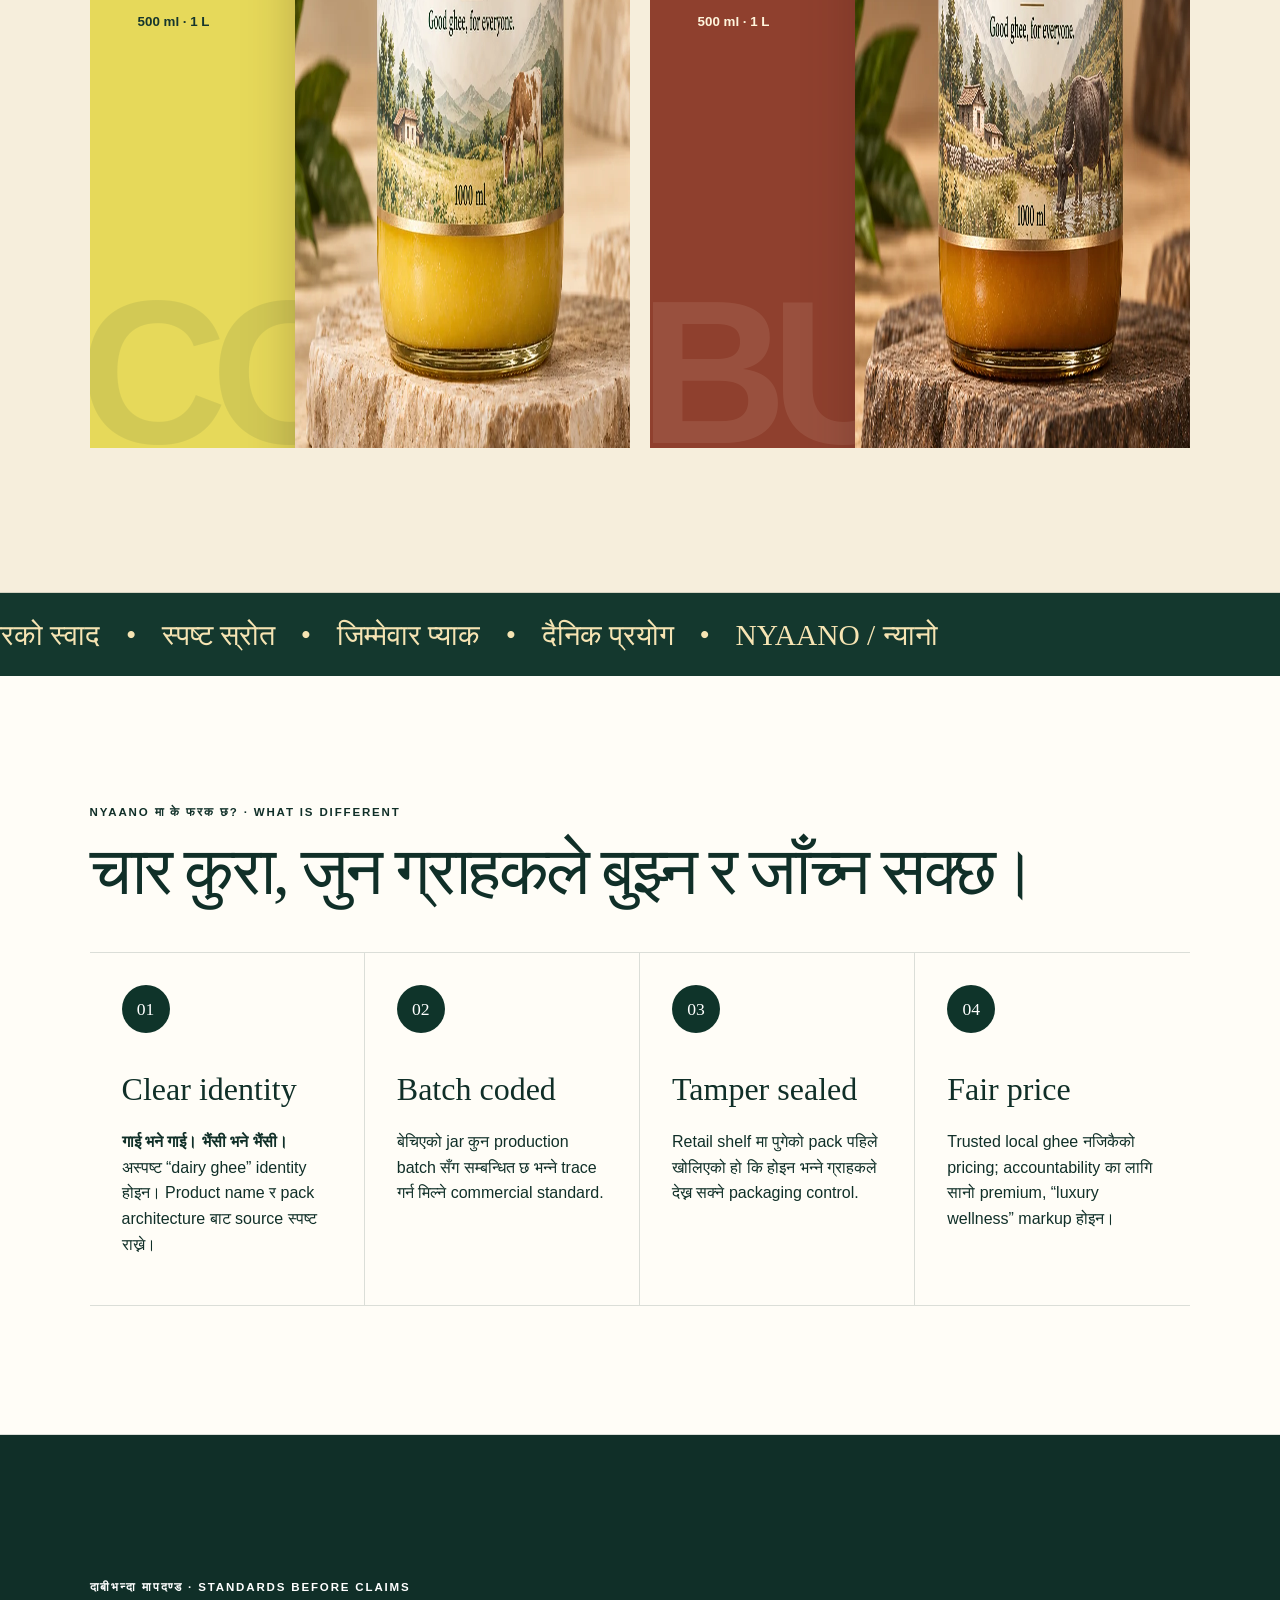
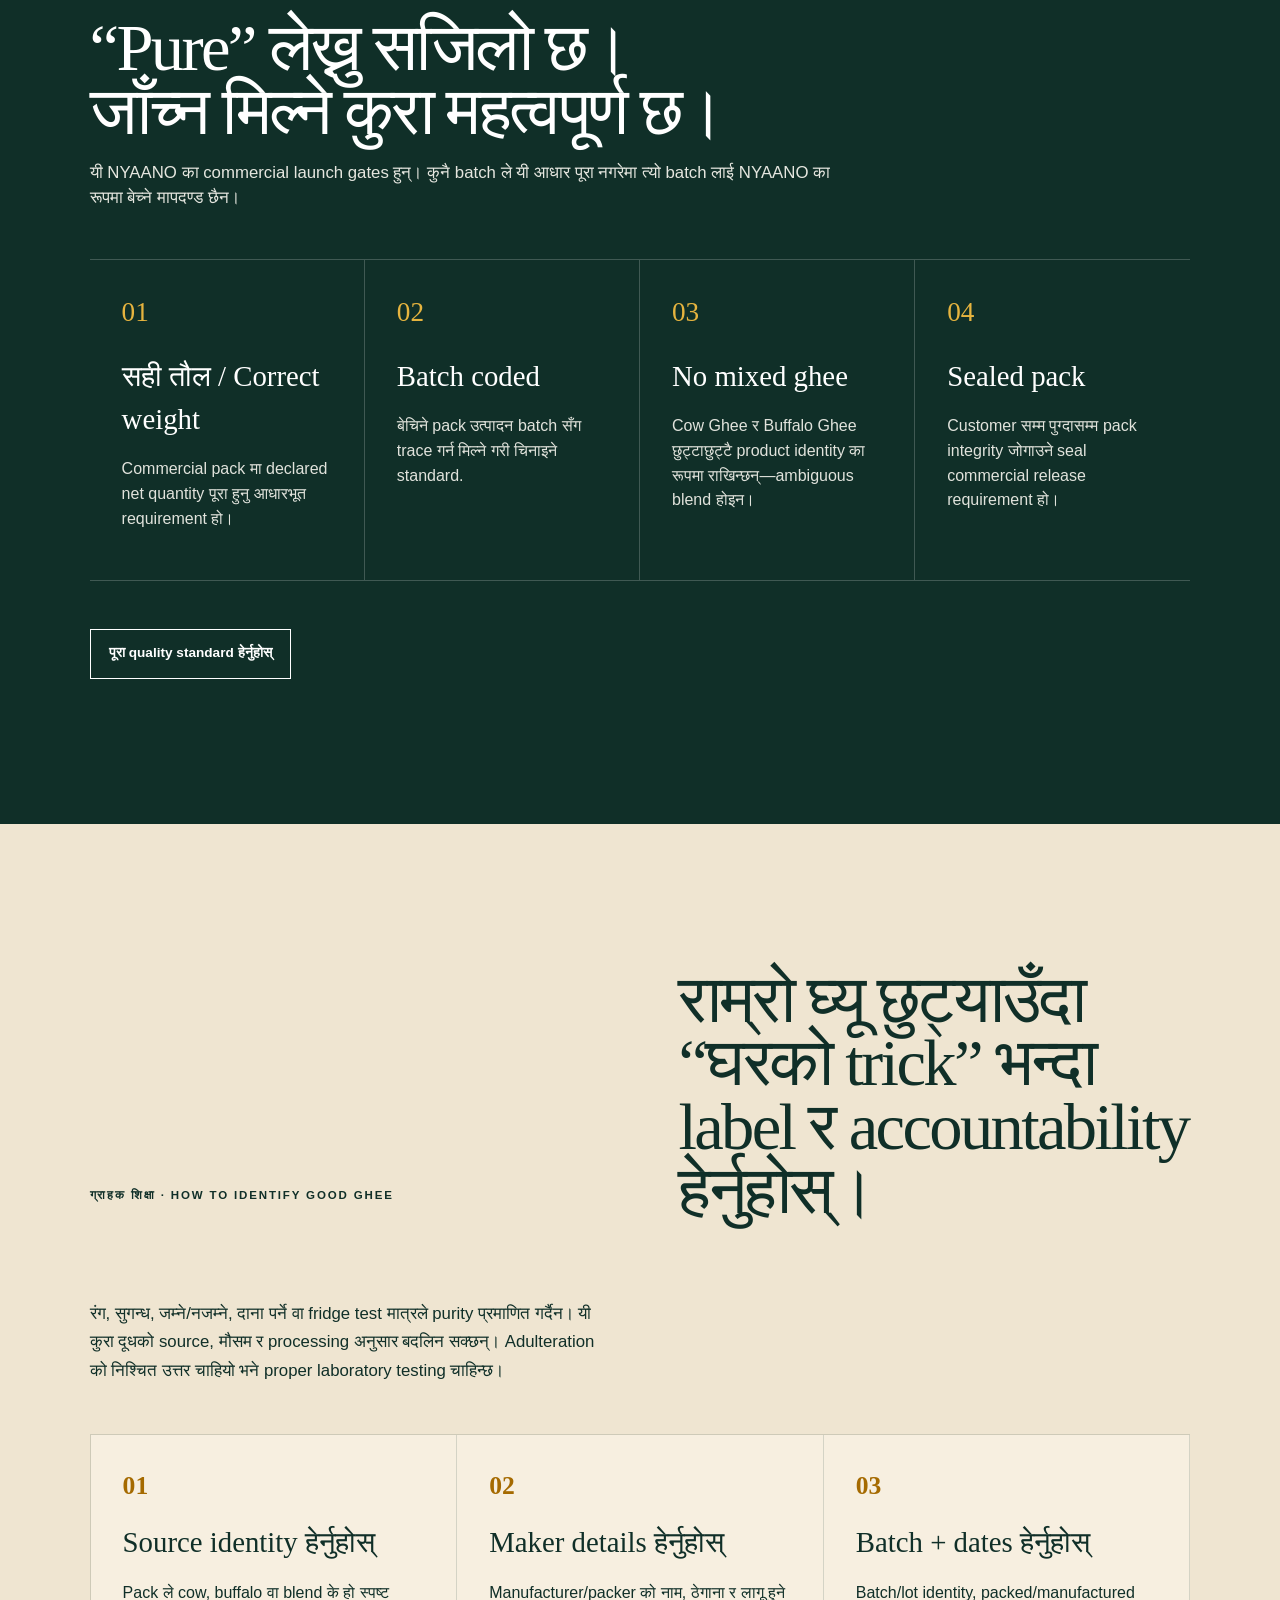
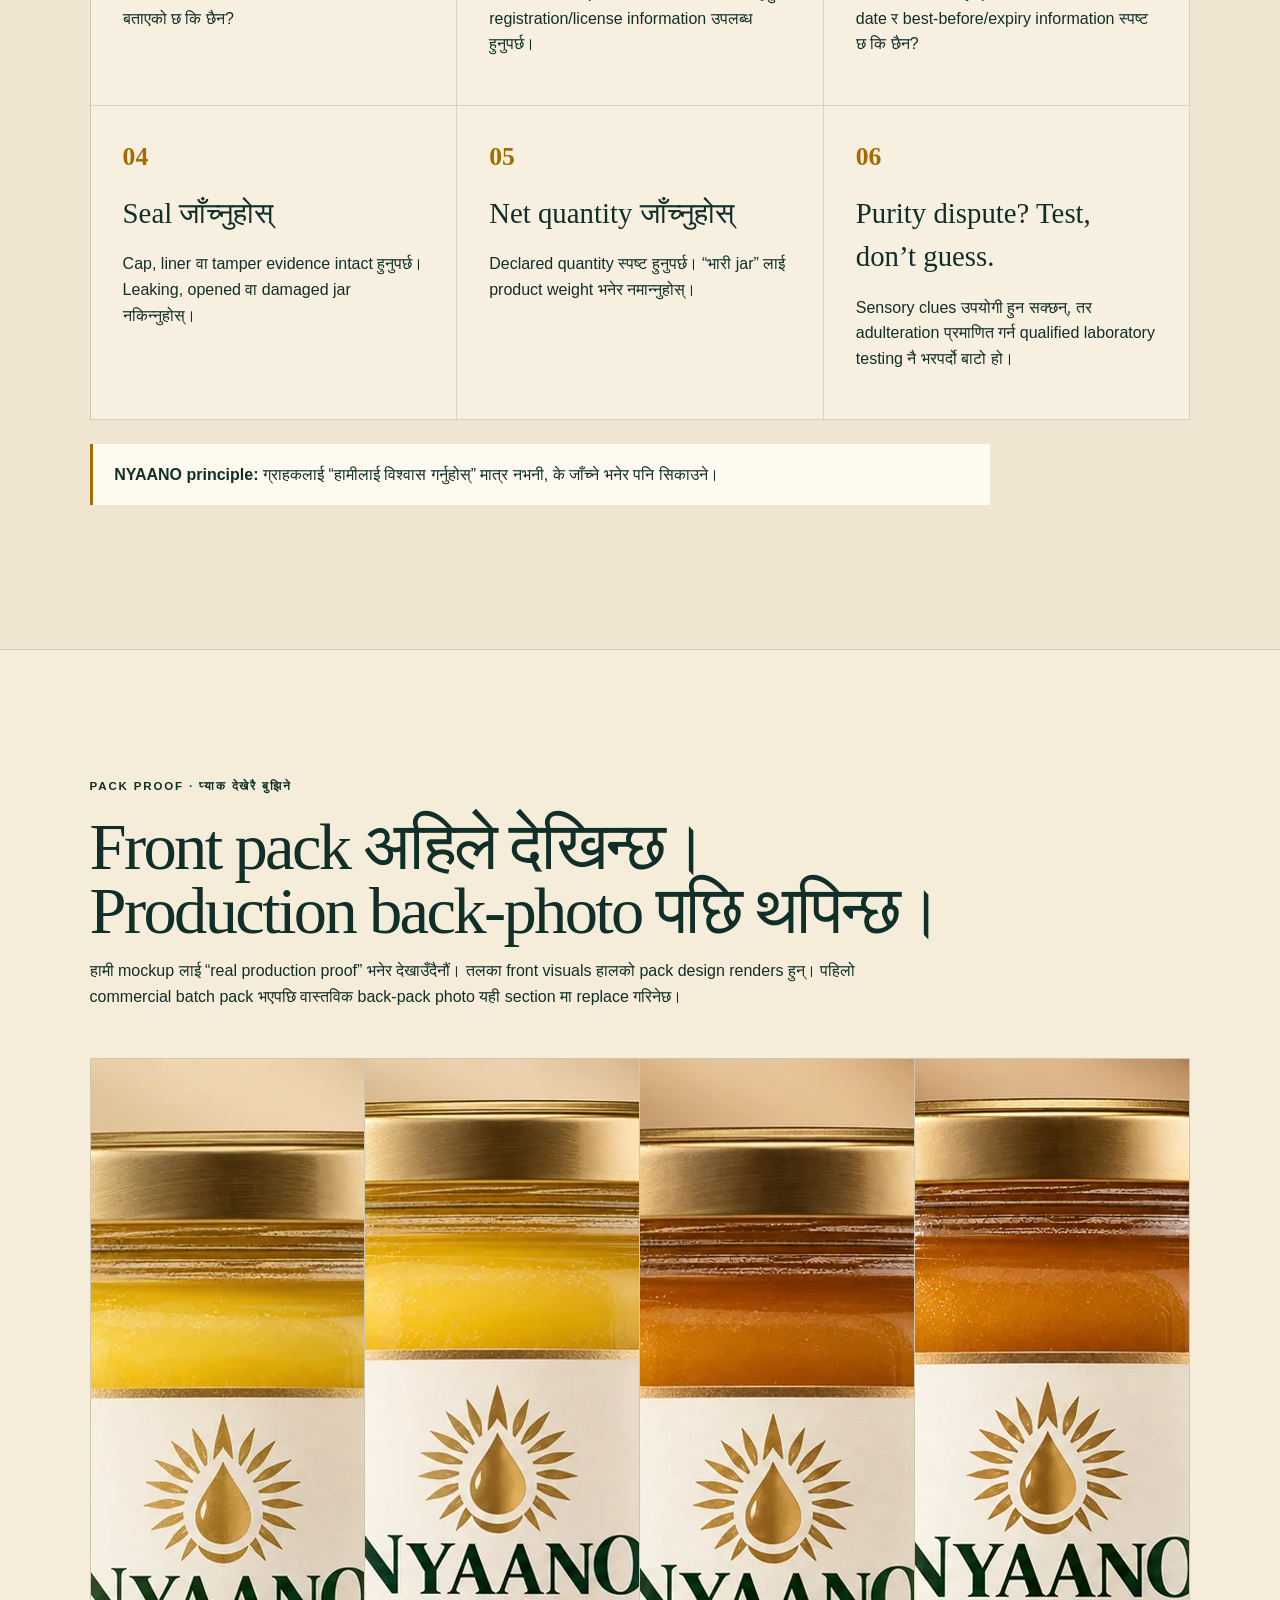
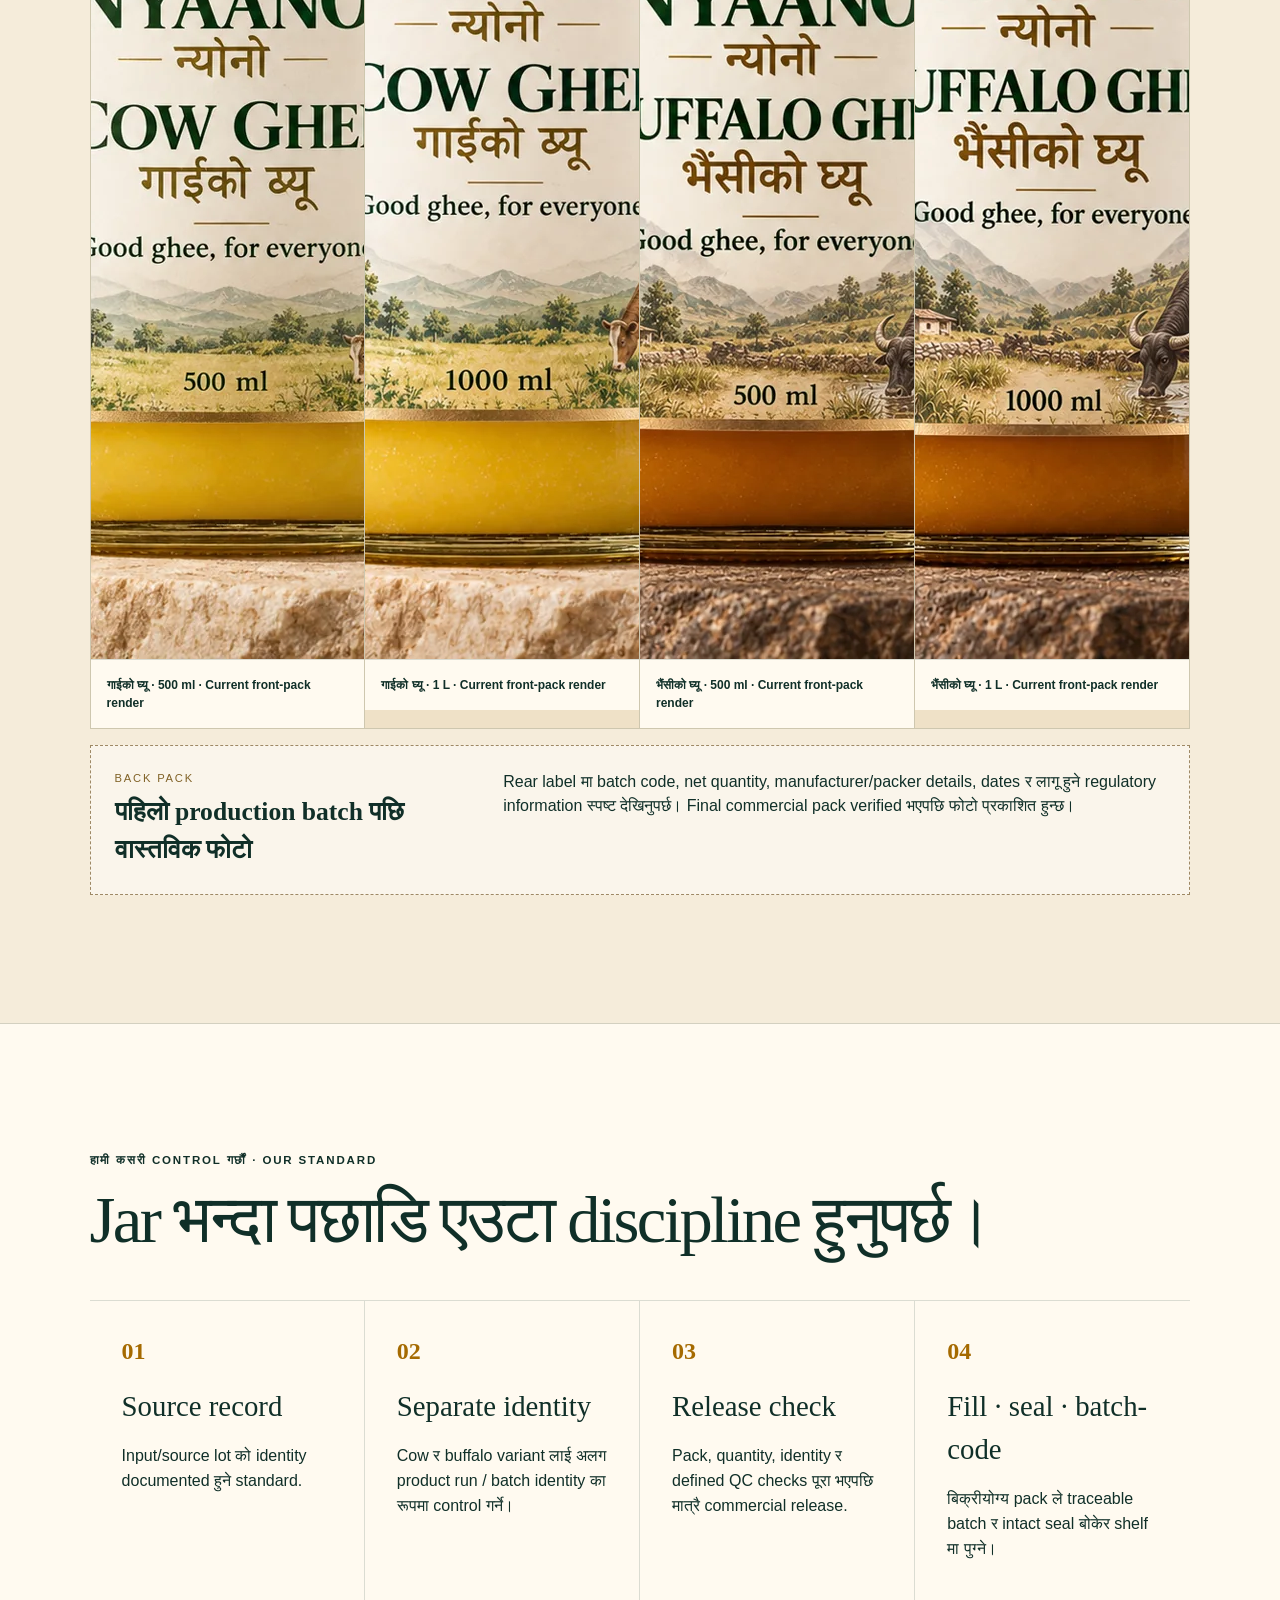
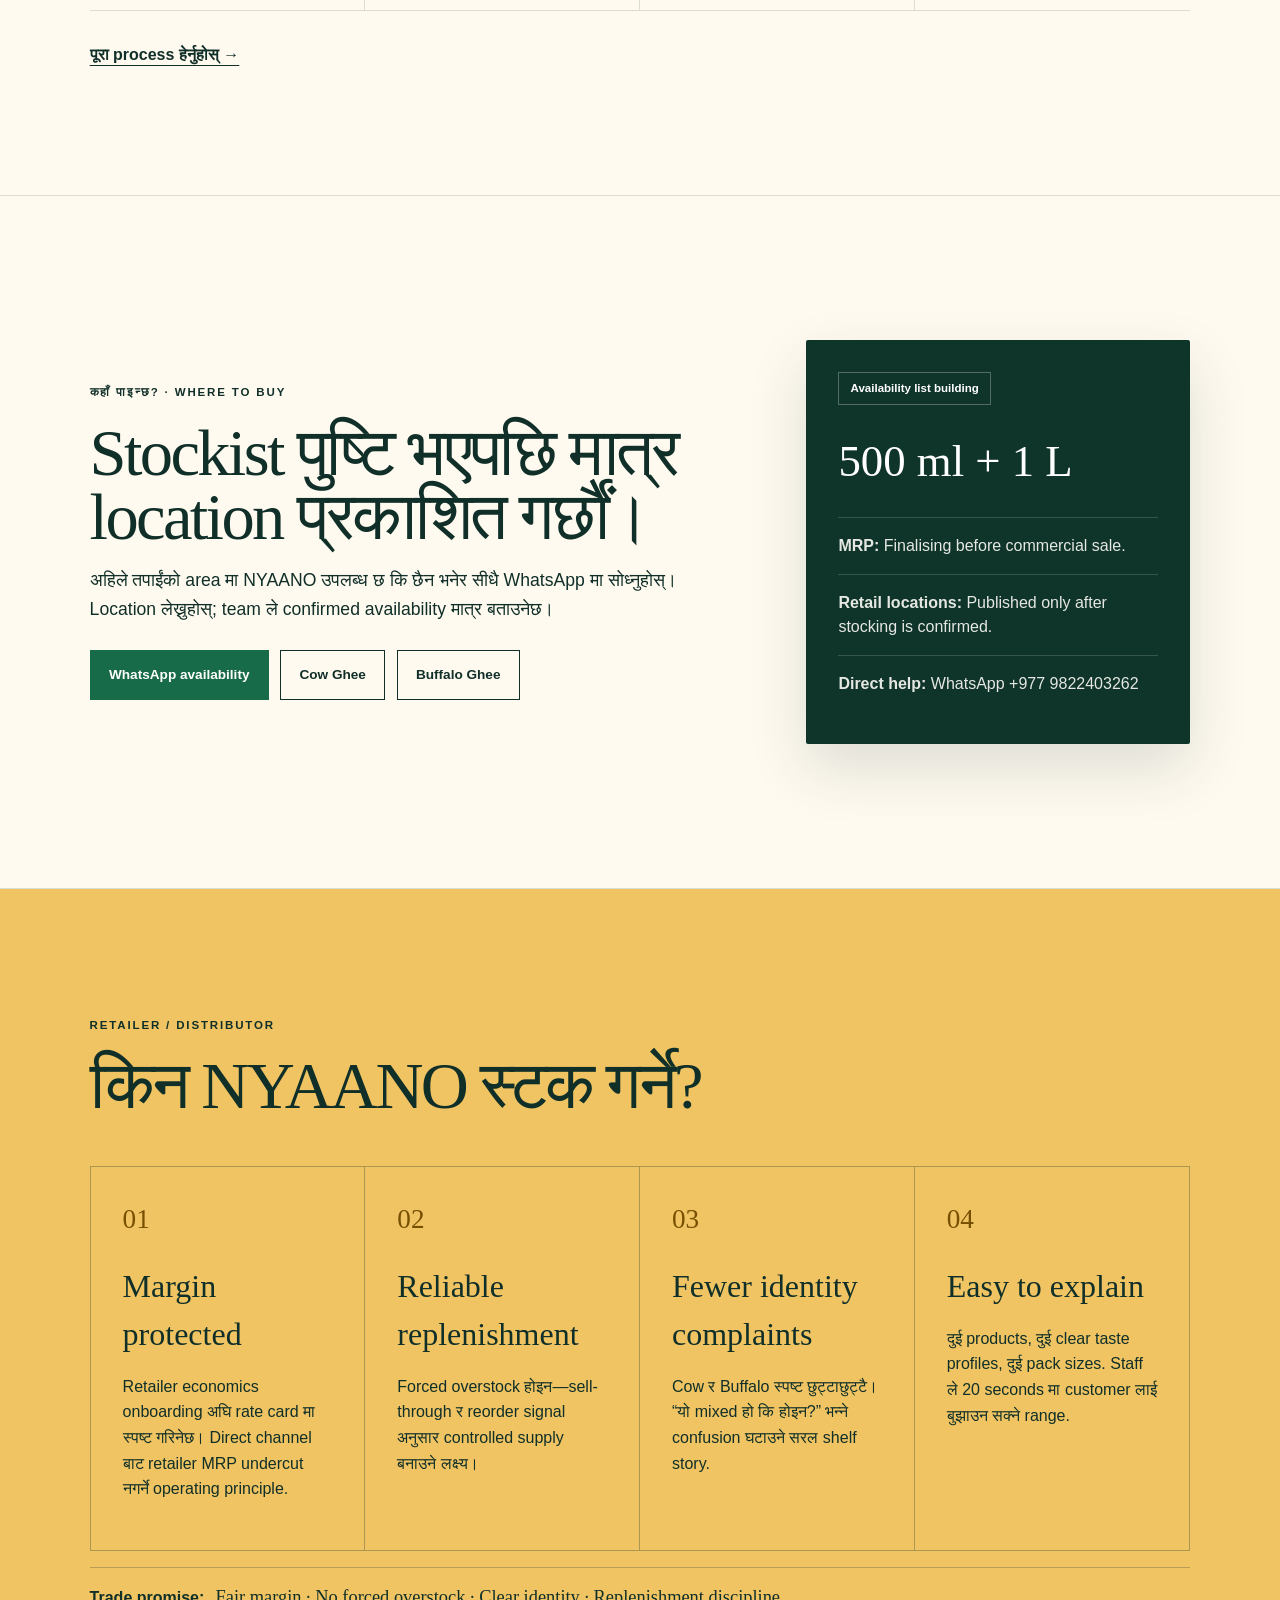
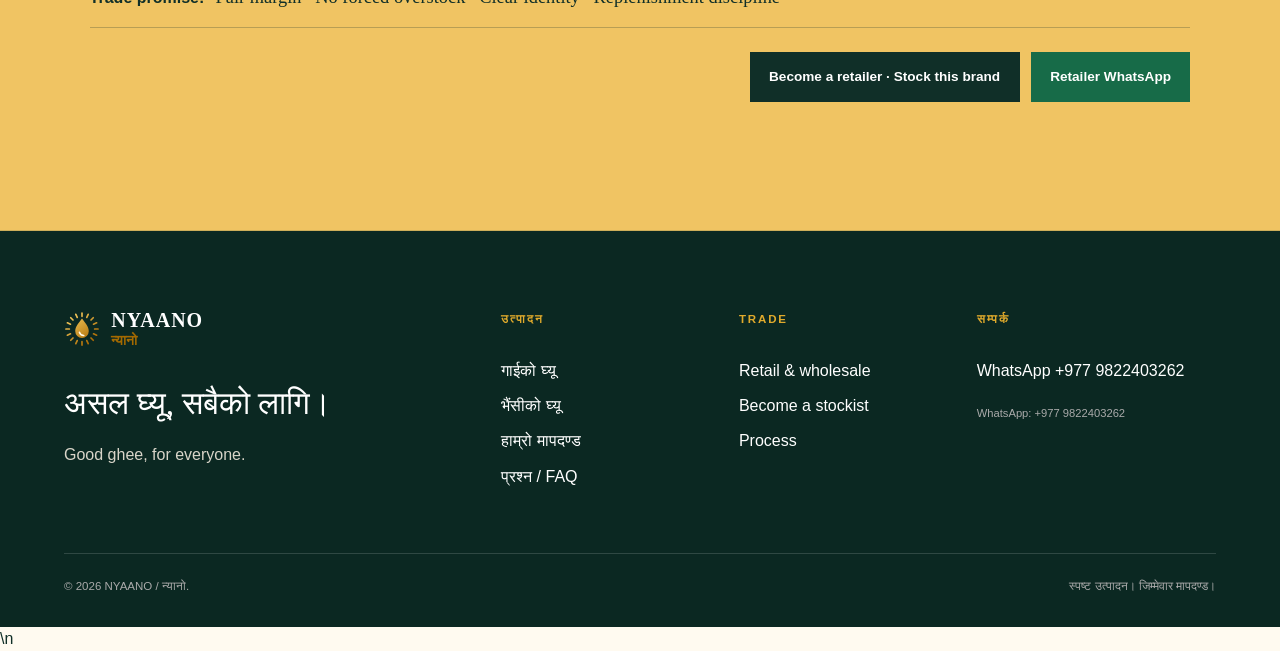
==== commit 7db262d1: "Protect NYAANO brand from browser translation" ====
--- a/index.html
+++ b/index.html
@@ -28,7 +28,7 @@
 </div>
 
 <header class="site-header" data-header>
-  <a class="brand" href="index.html" aria-label="NYAANO home">
+  <a class="brand notranslate" href="index.html" aria-label="NYAANO home" translate="no">
     <span class="brand-mark" aria-hidden="true"><img src="assets/brand-mark.svg" alt=""></span>
     <span class="brand-type"><strong>NYAANO</strong><em>न्यानो</em></span>
   </a>
--- a/assets/cinema-home.css
+++ b/assets/cinema-home.css
@@ -159,3 +159,40 @@
   .mobile-action-bar a{min-height:42px;padding:.28rem .25rem;font-size:.62rem}
   .has-mobile-action-bar{padding-bottom:42px}
 }
+
+/* === GO release gate: calm, bounded mobile hero === */
+.scene-a11y{position:absolute;width:1px;height:1px;padding:0;margin:-1px;overflow:hidden;clip:rect(0,0,0,0);white-space:nowrap;border:0}
+@media(max-width:620px){
+  body.has-mobile-action-bar .launch-status{min-height:30px;height:30px;display:flex;flex-wrap:nowrap;overflow:hidden;padding:.35rem 4vw;font-size:.56rem;white-space:nowrap}
+  body.has-mobile-action-bar .launch-status span+span{display:none}
+  body.has-mobile-action-bar .site-header{height:56px;padding:0 4vw}
+  body.has-mobile-action-bar .brand-mark{width:24px;height:29px;scale:.82}
+  body.has-mobile-action-bar .brand-type strong{font-size:1.05rem}
+  body.has-mobile-action-bar .brand-type em{font-size:.7rem;margin-top:.25rem}
+  body.has-mobile-action-bar .menu-toggle{width:36px;height:36px}
+  body.has-mobile-action-bar .nav{inset:86px 0 auto}
+  .cinema-hero{height:calc(100svh - 86px - 42px);min-height:540px;max-height:650px;grid-template-rows:auto minmax(0,1fr) auto}
+  .cinema-copy{padding:.8rem 5vw 0}
+  .cinema-overline{font-size:.46rem;margin-bottom:.32rem}
+  .cinema-copy h1{font-size:clamp(2rem,9.5vw,2.8rem);line-height:.88;max-width:92%}
+  .cinema-description{font-size:.63rem;line-height:1.34;max-width:72%;margin:.42rem 0 .25rem;display:-webkit-box;-webkit-line-clamp:2;-webkit-box-orient:vertical;overflow:hidden}
+  .cinema-cta{font-size:.58rem;padding:.28rem 0}
+  .cinema-stage{min-height:0;height:100%;margin:0}
+  .cinema-pack{height:min(34svh,265px);max-width:60vw}
+  .cinema-bg-word{top:58%;font-size:26vw}
+  .cinema-hero[data-product^="buffalo"] .cinema-bg-word{font-size:15.5vw}
+  .cinema-sun{width:min(61vw,270px)}
+  .cinema-animal{width:13%;right:13%;top:10%}
+  .prop-spoon{left:8%;top:31%;scale:.5}.prop-drop{right:9%;bottom:23%;scale:.72}.prop-grain{left:12%;bottom:17%;scale:.48}.prop-bowl{right:9%;top:25%;scale:.46}
+  .cinema-selector{width:92%;margin:0 auto .55rem}
+  .cinema-options button{padding:.38rem .08rem}
+  .cinema-options button b{font-size:.52rem}.cinema-options button small{font-size:.42rem}
+  .cinema-arrow{width:30px;height:30px;flex-basis:30px}
+  .mobile-action-bar a{min-height:42px}
+}
+@media(max-width:390px){
+  .cinema-hero{height:calc(100svh - 86px - 42px);min-height:520px}
+  .cinema-copy h1{font-size:1.95rem}
+  .cinema-description{max-width:78%;font-size:.61rem}
+  .cinema-pack{height:min(32svh,245px);max-width:58vw}
+}
